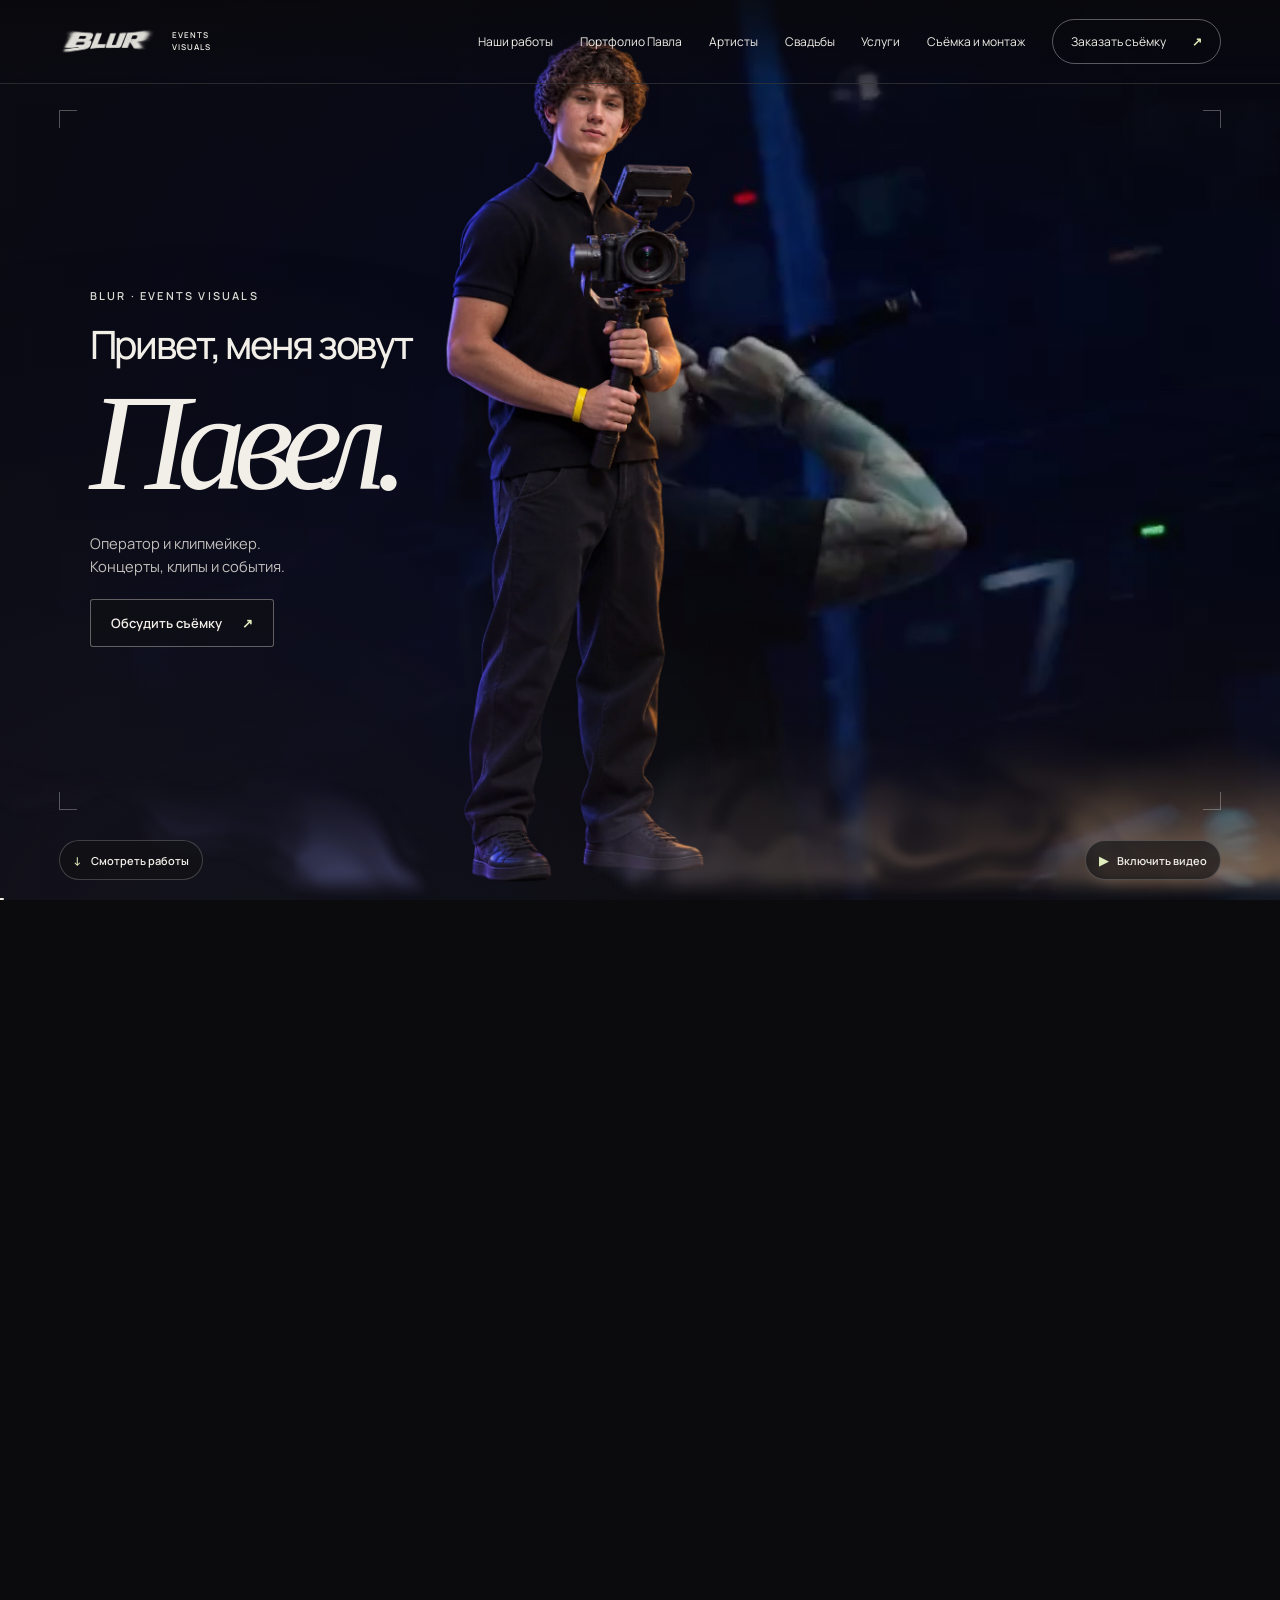
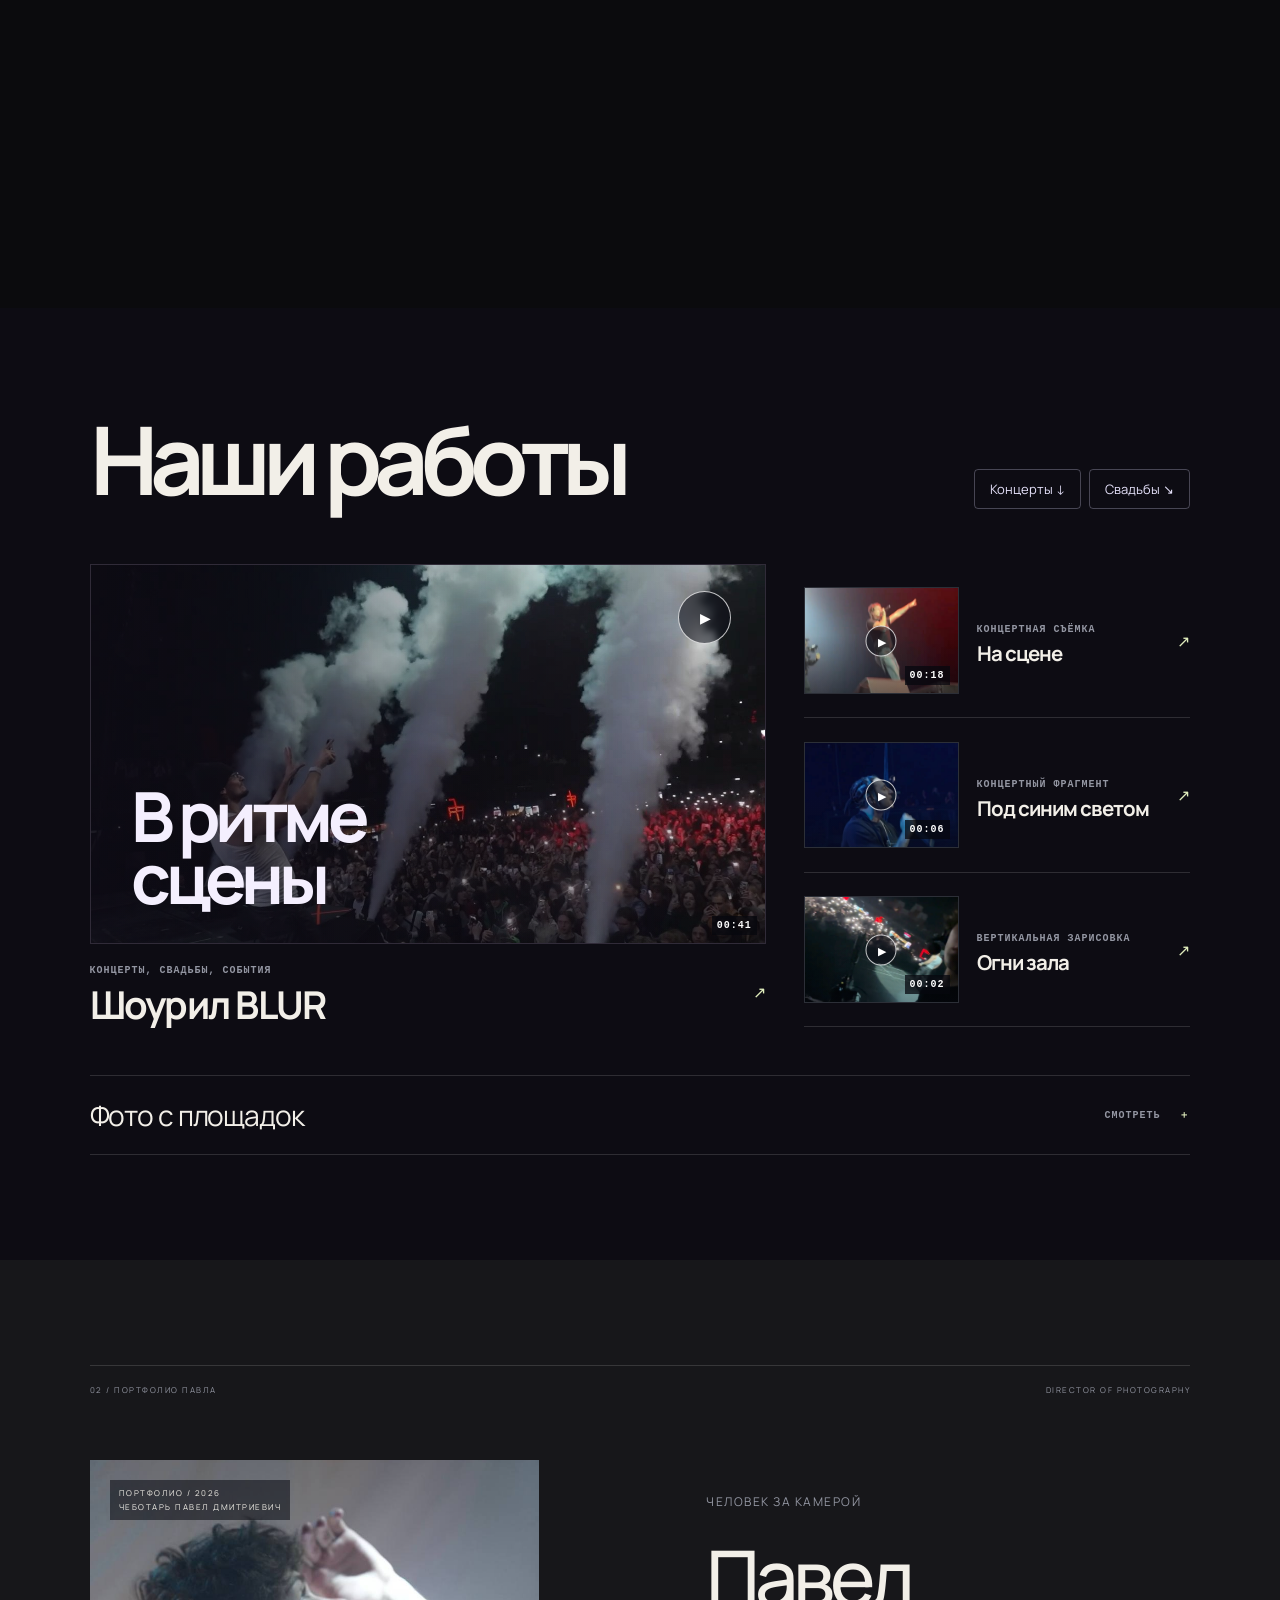
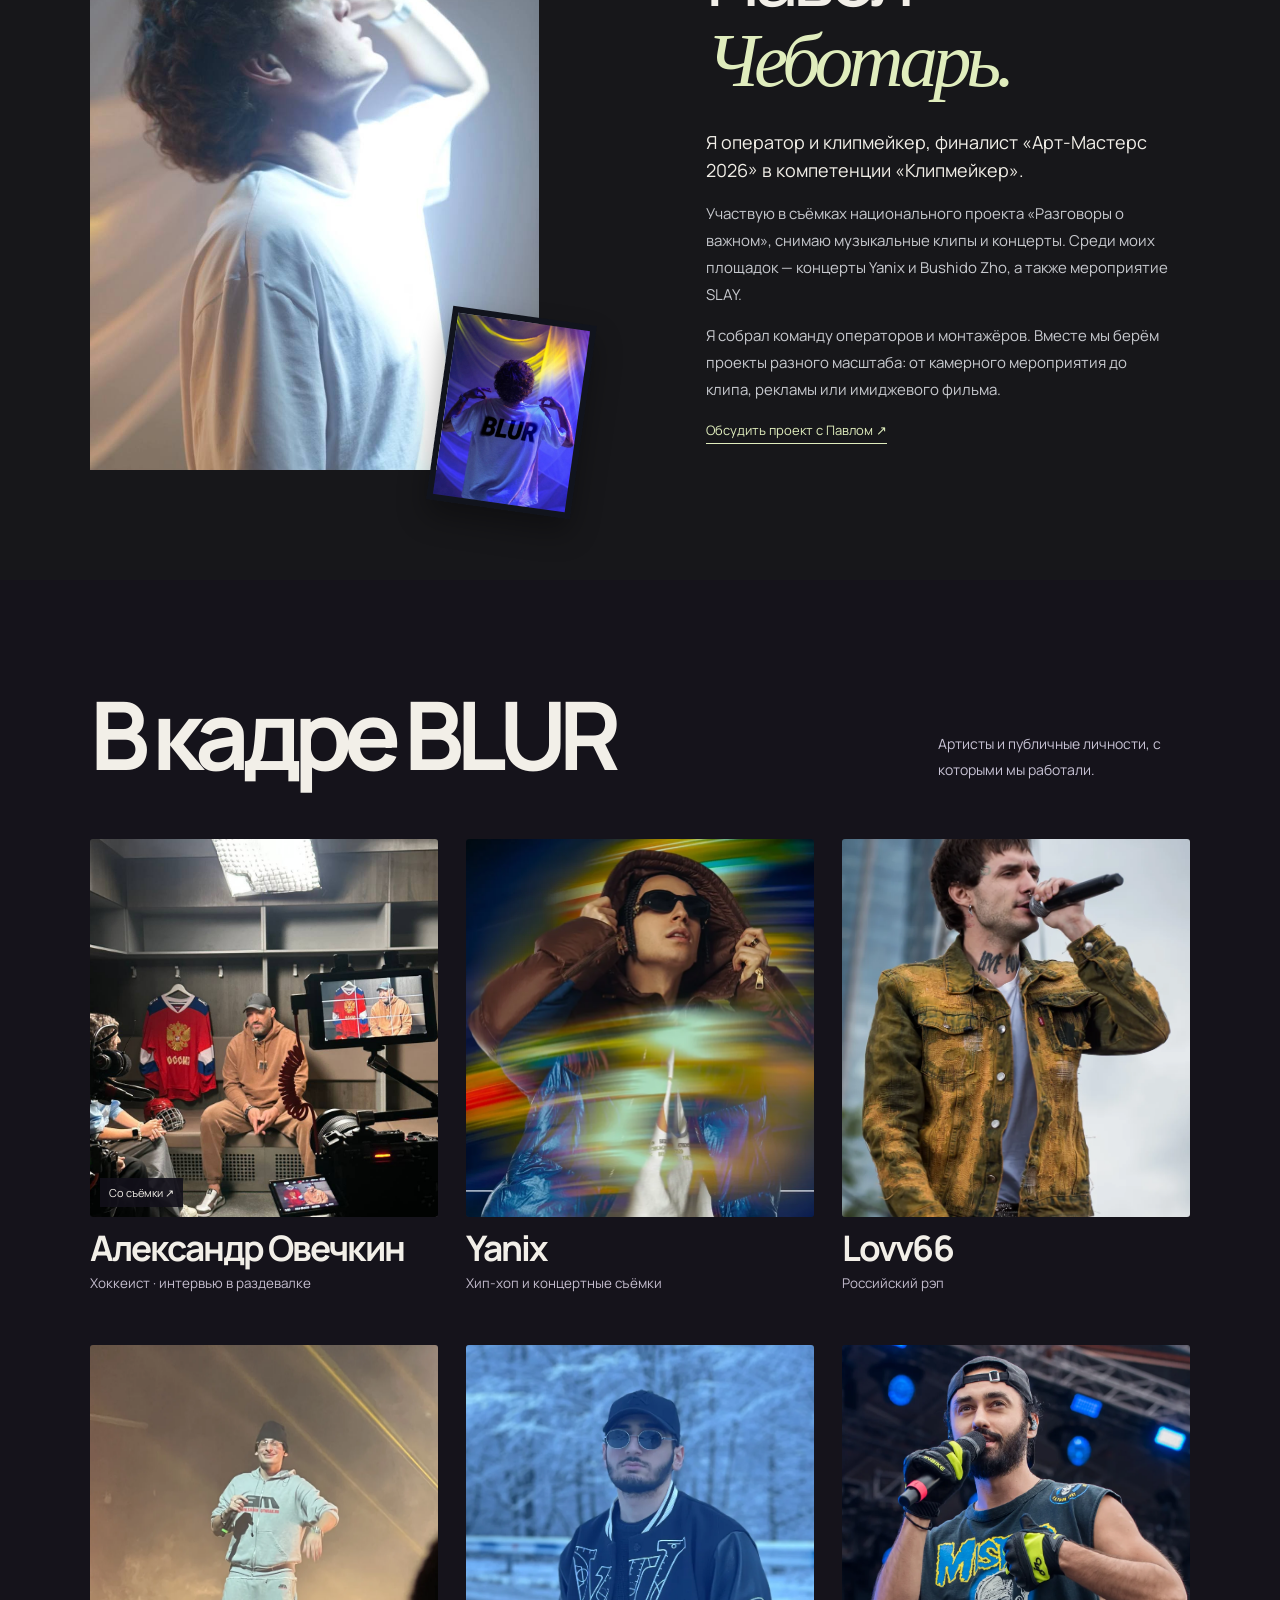
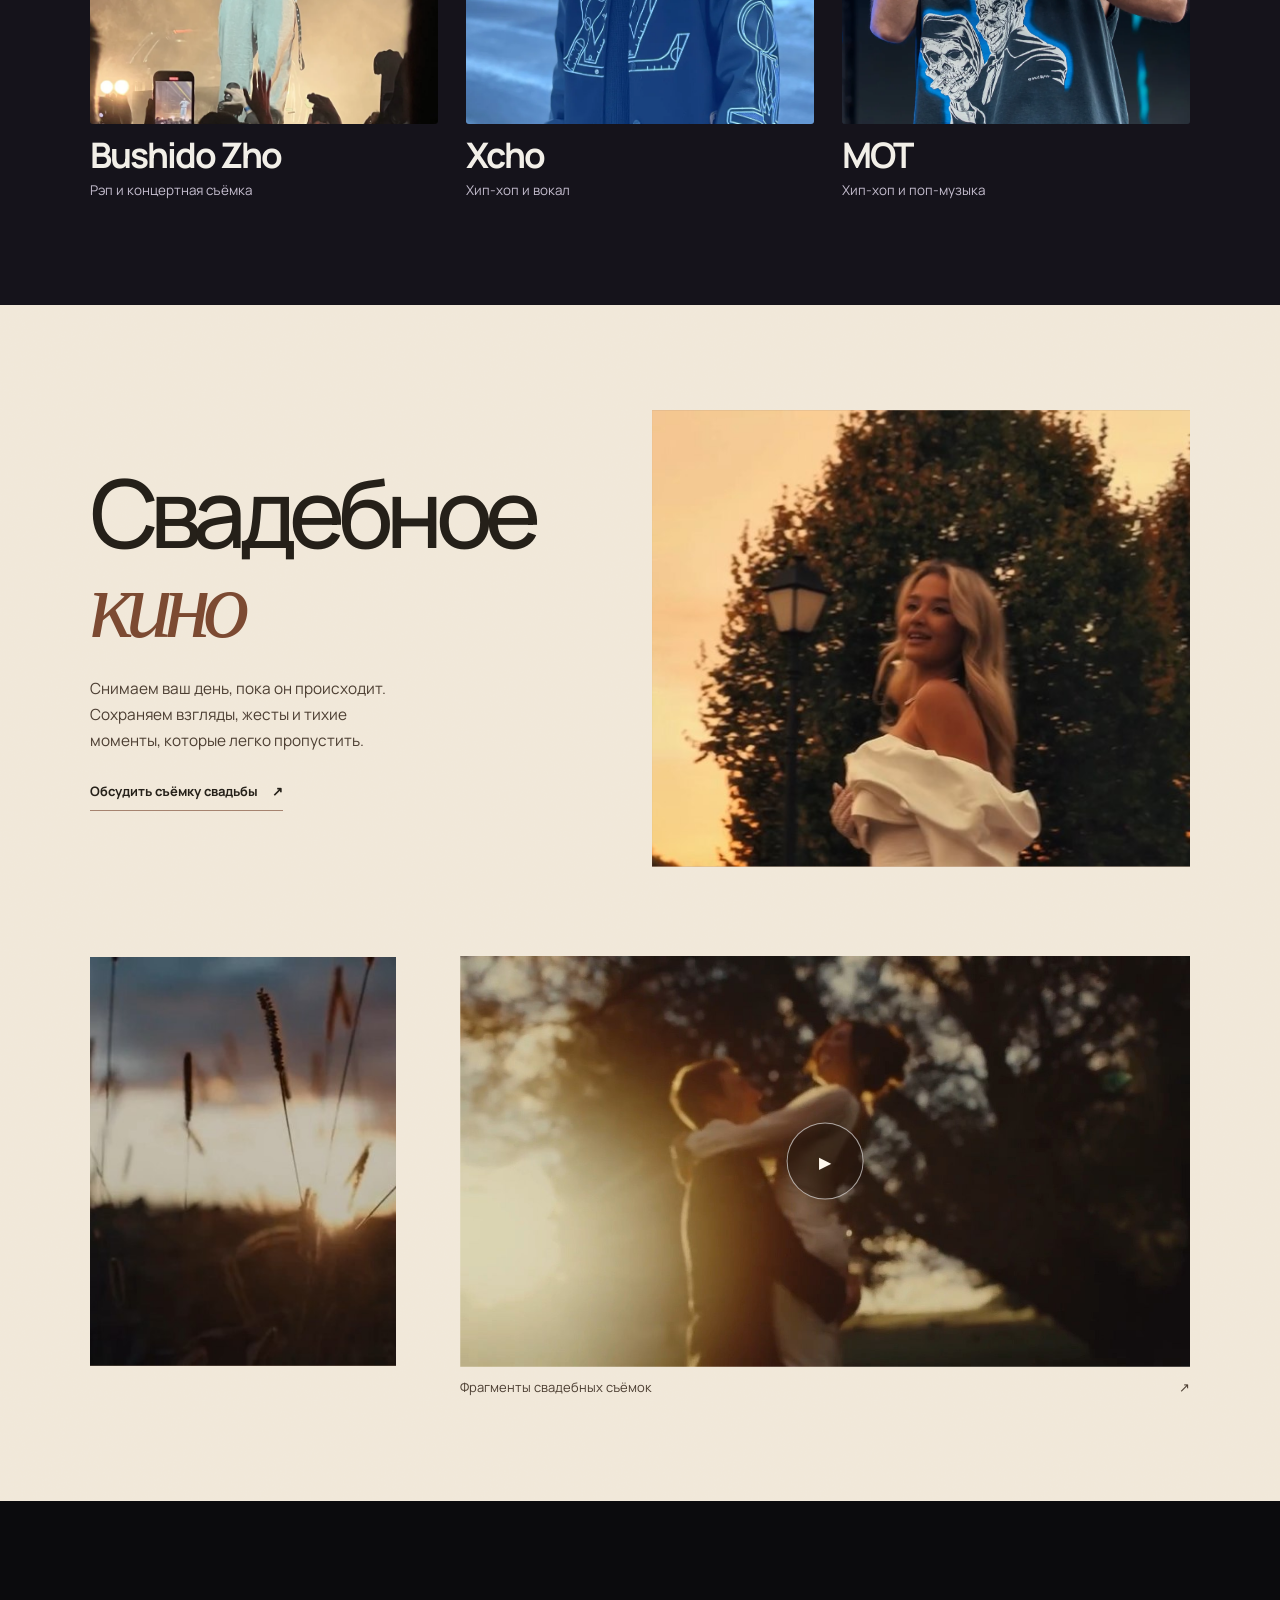
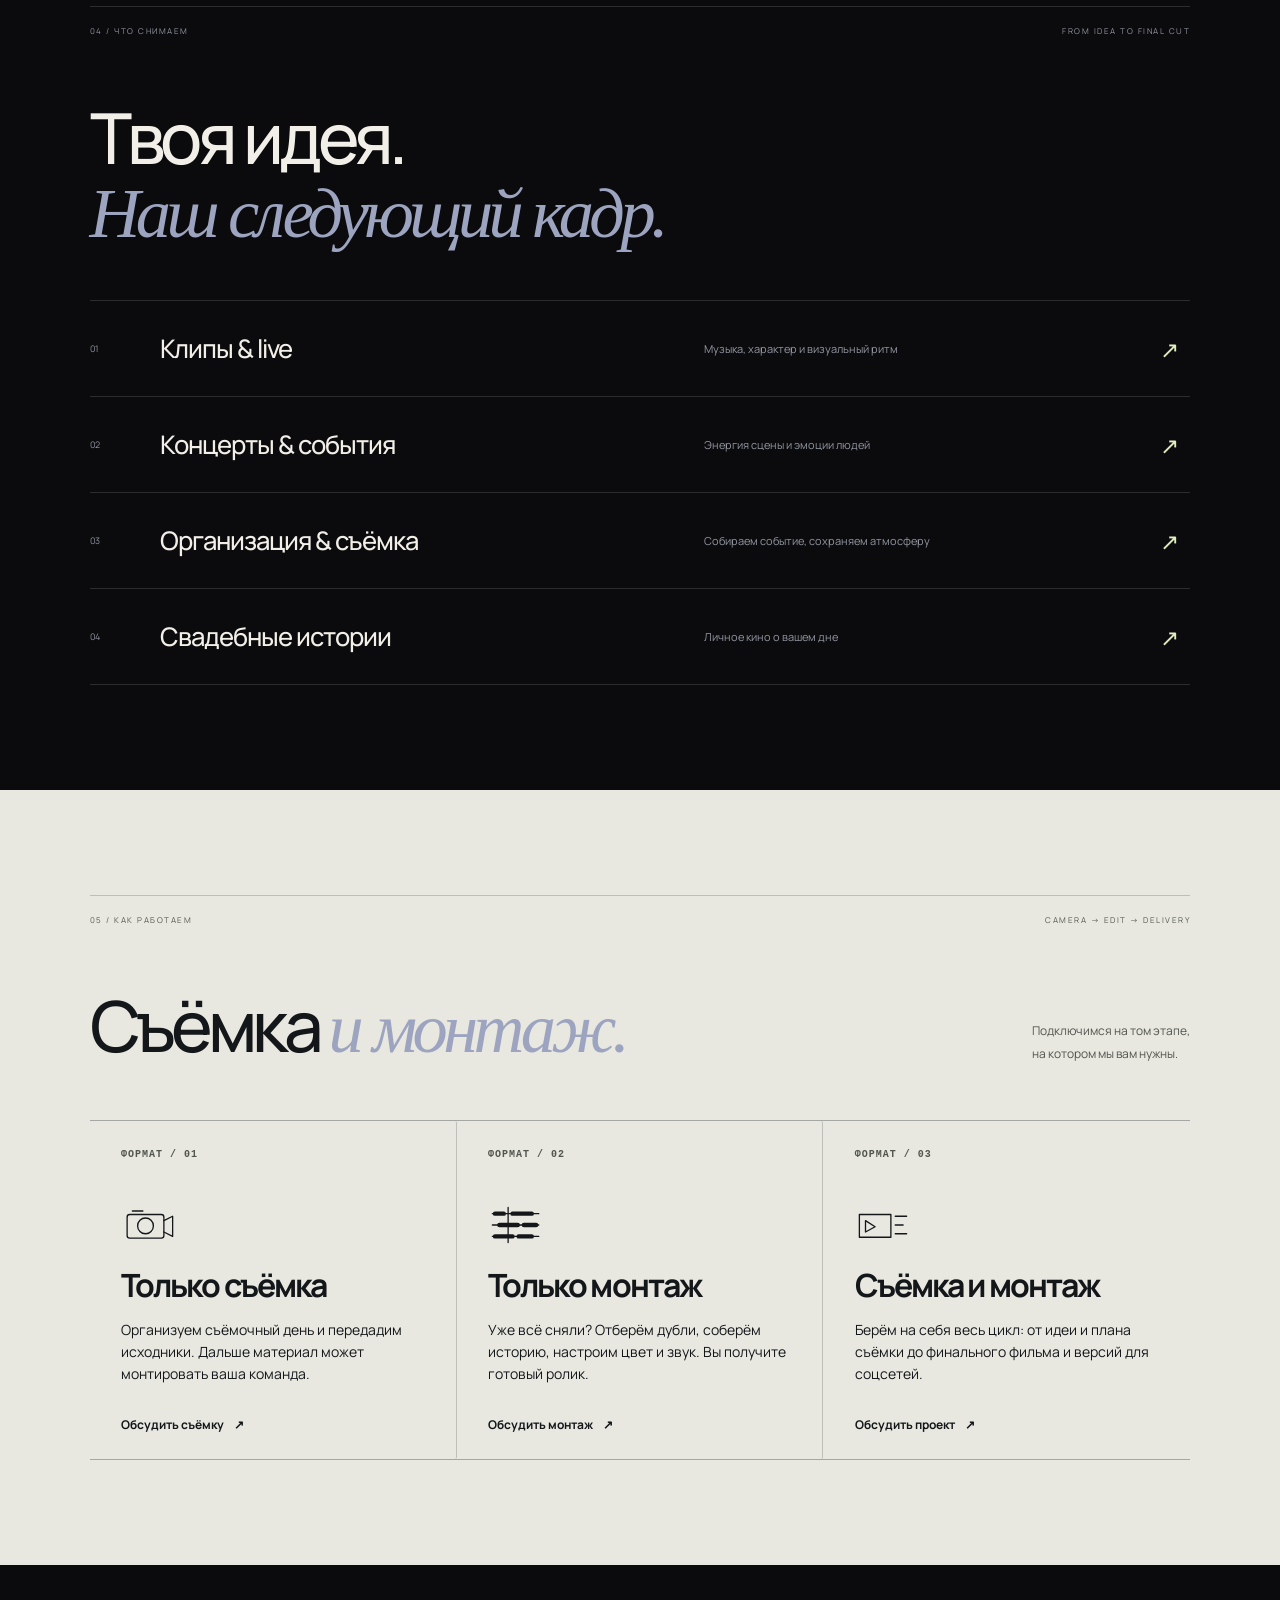
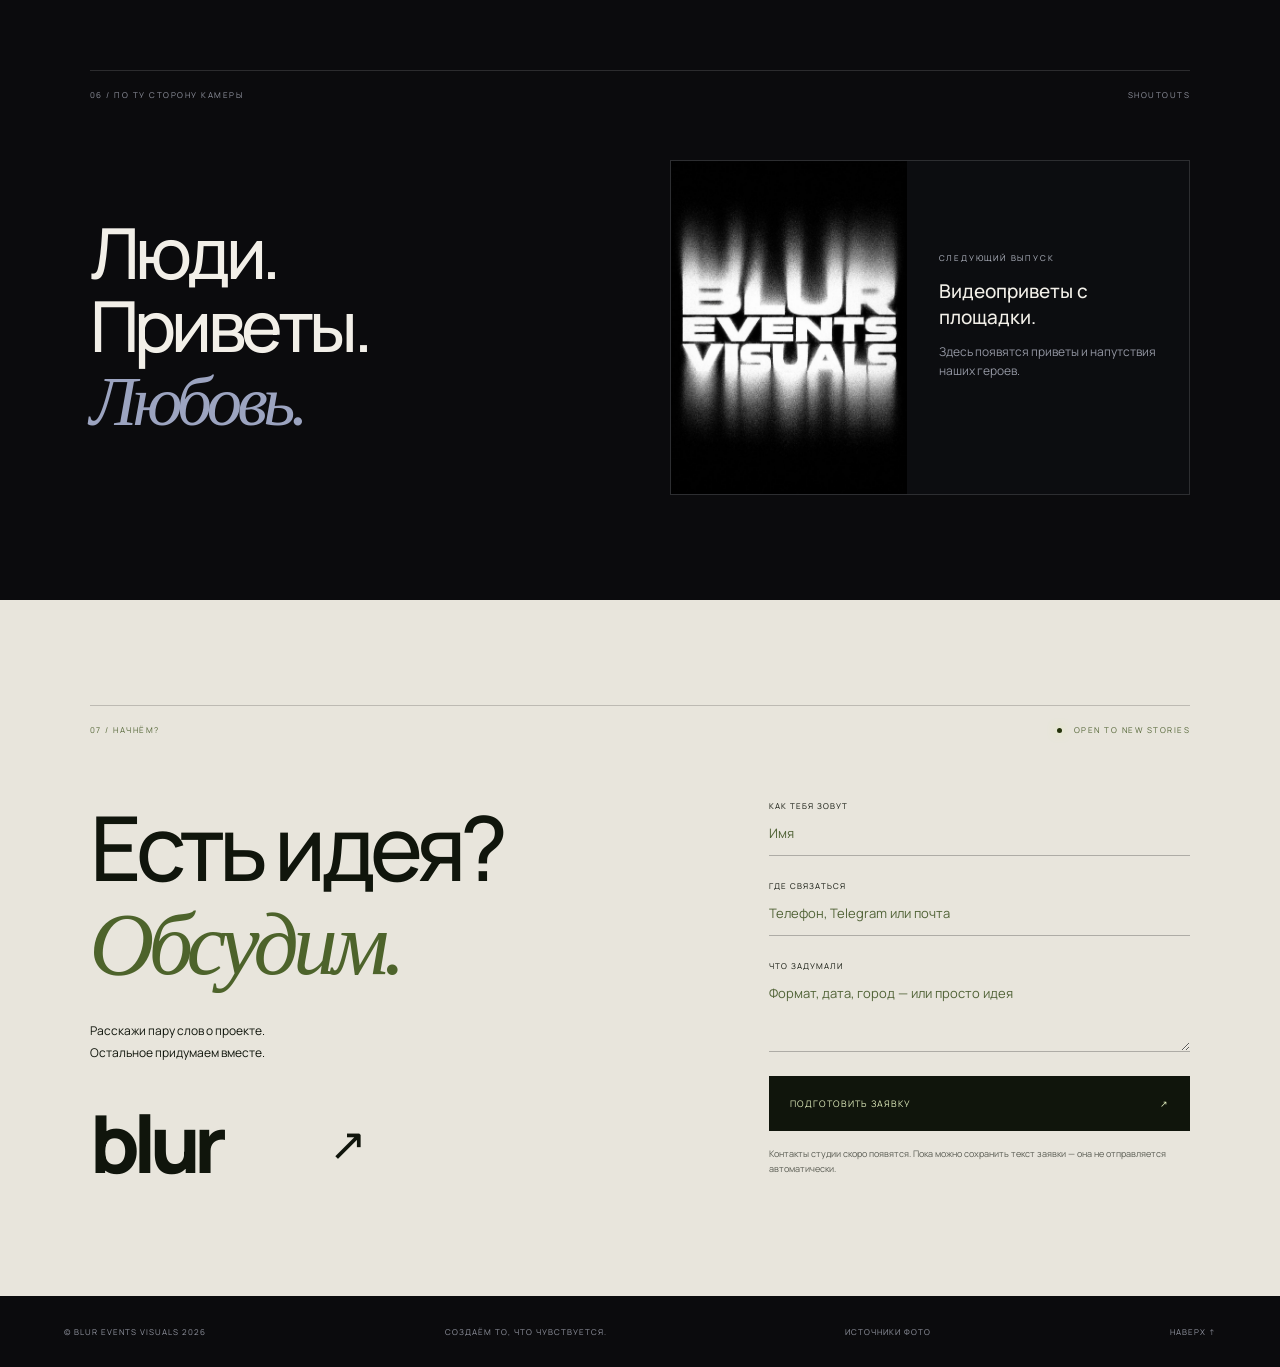
==== index.html @ 98af1314 "Облегчённая версия сайта BLUR для Craftum Co-Authored-By: Claude Opus 5.5 <noreply@anthropic.com> Cl" ====
<!doctype html>
<html lang="ru"><head><meta charset="utf-8"><meta name="viewport" content="width=device-width,initial-scale=1"><meta name="theme-color" content="#090b12"><meta name="description" content="BLUR Events Visuals. Паша — оператор и клипмейкер. Концерты, клипы, события и свадебные фильмы."><title>BLUR — в центре событий</title><link rel="icon" href="data:image/svg+xml,%3Csvg xmlns='http://www.w3.org/2000/svg' viewBox='0 0 80 80'%3E%3Crect width='80' height='80' rx='18' fill='%23090b12'/%3E%3Ctext x='17' y='60' fill='%23c8fd56' font-family='Arial' font-weight='900' font-size='56'%3Eb%3C/text%3E%3C/svg%3E"><link rel="stylesheet" href="site.css"><script defer src="site.js"></script></head>
<body>
<header class="header"><a href="#home" class="logo" aria-label="BLUR — главная"><img class="wordmark" src="assets/editorial/blur-mark.png" alt=""><span>EVENTS<br>VISUALS</span></a><nav id="navigation"><a href="#projects">Наши работы</a><a href="#pasha">Портфолио Павла</a><a href="#artists">Артисты</a><a href="#weddings">Свадьбы</a><a href="#services">Услуги</a><a href="#formats">Съёмка и монтаж</a><a class="nav-cta" href="#contact">Заказать съёмку <b>↗</b></a></nav><button class="menu-button" aria-expanded="false" aria-controls="navigation" aria-label="Открыть меню"><span></span><span></span></button></header>
<main>
<section class="hero-scroll" id="home" aria-labelledby="hero-title">
  <div class="hero-sticky">
    <video id="scene-film" class="hero-film" src="assets/films/blur-background.mp4"
      poster="assets/films/blur-background.jpg" autoplay muted loop playsinline
      disablepictureinpicture disableremoteplayback preload="auto" aria-hidden="true"></video>
    <div class="hero-film-dim" aria-hidden="true"></div><div class="hero-grade" aria-hidden="true"></div>
    <div class="hero-optics" aria-hidden="true">
      <div class="iris-surround"></div>
      <img class="actor-cutout" src="assets/pasha-cinematic.webp" width="887" height="1774" alt="Павел с камерой" fetchpriority="high" decoding="async">
    </div>
    <canvas class="stage-smoke" width="1" height="1" aria-hidden="true"></canvas>
    <div class="hero-intro">
      <span class="hero-eyebrow">BLUR · EVENTS VISUALS</span><h1 id="hero-title"><span class="hero-greeting">Привет, меня зовут</span> <em class="signal-type" data-signal="Павел.">Павел.</em></h1>
      <p>Оператор и клипмейкер.<br>Концерты, клипы и события.</p>
      <a class="hero-work-link" href="#contact">Обсудить съёмку <span aria-hidden="true">&#8599;&#65038;</span></a>
    </div>
    <div class="hero-footer">
      <a class="skip-intro" href="#projects"><span aria-hidden="true">↓</span> Смотреть работы</a>
      <button id="motion-toggle" type="button"><span aria-hidden="true">Ⅱ</span> Пауза</button>
    </div>
    <div class="lens-splice" aria-hidden="true"></div>
    <div class="hero-viewfinder" aria-hidden="true"><i></i><i></i><i></i><i></i></div><div class="lens-focus" aria-hidden="true"></div><div class="hero-timeline" aria-hidden="true"><span></span></div>
  </div>
</section>
<section class="section works" id="projects"><div class="section-heading live-heading" data-live-cut>
    <h2 class="signal-type" data-signal="Наши работы">Наши работы</h2>
    <div class="chapter-links"><a href="#live-films">Концерты ↓</a><a href="#weddings">Свадьбы ↘</a></div>
  </div><div class="film-grid live-grid" id="live-films"><a class="film film-1 live-feature" data-live-cut href="assets/films/blur-showreel.mp4" data-film="Шоурил BLUR" aria-label="Смотреть: Шоурил BLUR, 00:41"><div class="film-image"><img src="assets/films/live-cover.jpg" alt="" loading="lazy">
      <span class="live-frame-title" aria-hidden="true">В ритме<br>сцены</span>
      <span class="film-play" aria-hidden="true">▶</span><time>00:41</time></div><div class="film-caption"><div><small>Концерты, свадьбы, события</small><h3>Шоурил BLUR</h3></div><span aria-hidden="true">&#8599;&#65038;</span></div></a><a class="film film-2" href="assets/films/take-02.mp4" data-film="На сцене" aria-label="Смотреть: На сцене, 00:18"><div class="film-image"><img src="assets/films/shot-2.jpg" alt="" loading="lazy"><span class="film-play" aria-hidden="true">▶</span><time>00:18</time></div><div class="film-caption"><div><small>Концертная съёмка</small><h3>На сцене</h3></div><span aria-hidden="true">&#8599;&#65038;</span></div></a><a class="film film-3" href="assets/films/take-04.mp4" data-film="Под синим светом" aria-label="Смотреть: Под синим светом, 00:06"><div class="film-image"><img src="assets/films/shot-4.jpg" alt="" loading="lazy"><span class="film-play" aria-hidden="true">▶</span><time>00:06</time></div><div class="film-caption"><div><small>Концертный фрагмент</small><h3>Под синим светом</h3></div><span aria-hidden="true">&#8599;&#65038;</span></div></a><a class="film film-4" href="assets/films/take-01.mp4" data-film="Огни зала" aria-label="Смотреть: Огни зала, 00:02"><div class="film-image"><img src="assets/films/shot-1.jpg" alt="" loading="lazy"><span class="film-play" aria-hidden="true">▶</span><time>00:02</time></div><div class="film-caption"><div><small>Вертикальная зарисовка</small><h3>Огни зала</h3></div><span aria-hidden="true">&#8599;&#65038;</span></div></a></div><details class="photo-archive"><summary><span>Фото с площадок</span><small>СМОТРЕТЬ <b>＋</b></small></summary><div class="project-grid photo-grid"><button class="project project-wide reveal" data-gallery="film-set" aria-label="Открыть фотографии съёмки клипа"><div class="project-media"><img src="assets/film-set.jpg" alt="Паша с камерой на площадке музыкального клипа" loading="lazy"><span class="project-open">↗</span><span class="media-label">01 / MUSIC VIDEO</span></div><div class="project-caption"><h3>Между светом и музыкой</h3><span>КЛИПЫ · BACKSTAGE</span></div></button><button class="project project-offset reveal" data-gallery="live-stage" aria-label="Открыть фотографии концертных съёмок"><div class="project-media tall"><img src="assets/live-stage.jpg" alt="Мультикамерная съёмка концерта" loading="lazy"><span class="project-open">↗</span><span class="media-label">02 / LIVE</span></div><div class="project-caption"><h3>По ту сторону сцены</h3><span>КОНЦЕРТЫ · LIVE</span></div></button><button class="project project-offset reveal" data-gallery="live-screen" aria-label="Открыть фотографии из-за кулис"><div class="project-media"><img src="assets/editorial/stage-feed.jpg" alt="Павел на большом экране сцены" loading="lazy"><span class="project-open">↗</span><span class="media-label">04 / ON SET</span></div><div class="project-caption"><h3>За кулисами</h3><span>СОБЫТИЯ · ЛЮДИ</span></div></button></div></details></section>
<section class="about section" id="pasha"><div class="section-top"><span>02 / ПОРТФОЛИО ПАВЛА</span><span>DIRECTOR OF PHOTOGRAPHY</span></div><div class="about-grid"><div class="portrait"><img src="assets/pasha-portrait.jpg" alt="Павел в свете софита" loading="lazy"><span>ПОРТФОЛИО / 2026<br>ЧЕБОТАРЬ ПАВЕЛ ДМИТРИЕВИЧ</span><img class="portrait-stamp" src="assets/blur-shirt.jpg" alt="Павел на площадке BLUR" loading="lazy"></div><div class="about-copy"><p class="eyebrow">ЧЕЛОВЕК ЗА КАМЕРОЙ</p><h2>Павел<br><em>Чеботарь.</em></h2><p class="about-lead">Я оператор и клипмейкер, финалист «Арт-Мастерс 2026» в компетенции «Клипмейкер».</p><p>Участвую в съёмках национального проекта «Разговоры о важном», снимаю музыкальные клипы и концерты. Среди моих площадок — концерты Yanix и Bushido Zho, а также мероприятие SLAY.</p><p>Я собрал команду операторов и монтажёров. Вместе мы берём проекты разного масштаба: от камерного мероприятия до клипа, рекламы или имиджевого фильма.</p><a class="folio-link" href="#contact">Обсудить проект с Павлом ↗</a></div></div></section>
<section class="section artists cast" id="artists">
  <div class="section-heading" data-live-cut>
    <h2 class="signal-type" data-signal="В кадре BLUR">В кадре BLUR</h2>
    <p>Артисты и публичные личности, с которыми мы работали.</p>
  </div>
  <div class="cast-grid">
    <article class="cast-card cast-ovechkin">
      <a class="cast-photo" href="assets/editorial/hockey-a.jpg" data-gallery="hockey"
        aria-label="Открыть фотографии со съёмки Александра Овечкина">
        <img src="assets/editorial/hockey-a.jpg" alt="Александр Овечкин на съёмке в раздевалке" loading="lazy" decoding="async">
        <span class="cast-gallery">Со съёмки ↗</span>
      </a>
      <h3>Александр Овечкин</h3>
      <p>Хоккеист · интервью в раздевалке</p>
    </article>
    <article class="cast-card cast-yanix">
      <div class="cast-photo"><img src="assets/portraits/yanix.webp" alt="Портрет Yanix" loading="lazy" decoding="async"></div>
      <h3>Yanix</h3>
      <p>Хип-хоп и концертные съёмки</p>
    </article>
    <article class="cast-card cast-lovv66">
      <div class="cast-photo"><img src="assets/portraits/lovv66.webp" alt="Портрет Lovv66" loading="lazy" decoding="async"></div>
      <h3>Lovv66</h3>
      <p>Российский рэп</p>
    </article>
    <article class="cast-card cast-bushido">
      <div class="cast-photo"><img src="assets/portraits/bushido.webp" alt="Портрет Bushido Zho" loading="lazy" decoding="async"></div>
      <h3>Bushido Zho</h3>
      <p>Рэп и концертная съёмка</p>
    </article>
    <article class="cast-card cast-xcho">
      <div class="cast-photo"><img src="assets/portraits/xcho.webp" alt="Портрет Xcho" loading="lazy" decoding="async"></div>
      <h3>Xcho</h3>
      <p>Хип-хоп и вокал</p>
    </article>
    <article class="cast-card cast-mot">
      <div class="cast-photo"><img src="assets/portraits/mot.webp" alt="Портрет МОТ" loading="lazy" decoding="async"></div>
      <h3>МОТ</h3>
      <p>Хип-хоп и поп-музыка</p>
    </article>
  </div>
</section>
<section class="section weddings" id="weddings">
  <div class="wedding-heading">
    <div class="wedding-copy" data-wedding-reveal>
      <h2>Свадебное <em>кино</em></h2>
      <p>Снимаем ваш день, пока он происходит. Сохраняем взгляды, жесты и тихие моменты, которые легко пропустить.</p>
      <a class="wedding-cta" href="#contact" data-service="Свадебная съёмка">Обсудить съёмку свадьбы <span aria-hidden="true">&#8599;&#65038;</span></a>
    </div>
    <figure class="wedding-still" data-wedding-reveal>
      <img src="assets/weddings/bride.jpg" alt="Невеста оборачивается в свете заката" loading="lazy" decoding="async">
    </figure>
  </div>
  <div class="wedding-story">
    <figure class="wedding-detail" data-wedding-reveal>
      <img src="assets/weddings/sunset.jpg" alt="Колосья на фоне вечернего неба" loading="lazy" decoding="async">
    </figure>
    <a class="wedding-film" href="assets/weddings/wedding-cut.mp4" data-film="Фрагменты свадебных съёмок BLUR"
    aria-label="Смотреть фрагменты свадебных съёмок">
    <div class="wedding-frame" data-wedding-reveal>
      <img src="assets/weddings/dance.jpg" alt="" loading="lazy" decoding="async">
      <span class="wedding-play" aria-hidden="true">▶</span>
    </div>
    <span class="wedding-caption">Фрагменты свадебных съёмок <span aria-hidden="true">&#8599;&#65038;</span></span>
    </a>
  </div>
</section>
<section class="services section" id="services"><div class="section-top"><span>04 / ЧТО СНИМАЕМ</span><span>FROM IDEA TO FINAL CUT</span></div><h2 class="reveal">Твоя идея.<br><em>Наш следующий кадр.</em></h2><div class="service-list"><a href="#contact" data-service="Клип или live-видео"><span>01</span><h3>Клипы & live</h3><p>Музыка, характер и визуальный ритм</p><b>↗</b></a><a href="#contact" data-service="Концерт или мероприятие"><span>02</span><h3>Концерты & события</h3><p>Энергия сцены и эмоции людей</p><b>↗</b></a><a href="#contact" data-service="Организация и съёмка"><span>03</span><h3>Организация & съёмка</h3><p>Собираем событие, сохраняем атмосферу</p><b>↗</b></a><a href="#contact" data-service="Свадебная съёмка"><span>04</span><h3>Свадебные истории</h3><p>Личное кино о вашем дне</p><b>↗</b></a></div></section>
<section class="section formats" id="formats"><div class="section-top"><span>05 / КАК РАБОТАЕМ</span><span>CAMERA → EDIT → DELIVERY</span></div><div class="section-heading"><h2>Съёмка <em>и монтаж.</em></h2><p>Подключимся на том этапе,<br>на котором мы вам нужны.</p></div><div class="format-grid"><a class="format-card camera" href="#contact" data-service="Только съёмка"><small>ФОРМАТ / 01</small><svg aria-hidden="true" viewBox="0 0 64 50"><rect x="7" y="13" width="42" height="27" rx="3"/><circle cx="28" cy="26" r="9"/><path d="m49 20 10-5v23l-10-5M13 9h12"/></svg><h3>Только съёмка</h3><p>Организуем съёмочный день и передадим исходники. Дальше материал может монтировать ваша команда.</p><strong>Обсудить съёмку <span>↗</span></strong></a><a class="format-card edit" href="#contact" data-service="Только монтаж"><small>ФОРМАТ / 02</small><svg aria-hidden="true" viewBox="0 0 64 50"><path d="M5 12h53M5 25h53M5 38h53M23 5v40"/><path stroke-width="5" d="M8 12h10m10 0h22M13 25h21m7 0h14M8 38h20m7 0h15"/></svg><h3>Только монтаж</h3><p>Уже всё сняли? Отберём дубли, соберём историю, настроим цвет и звук. Вы получите готовый ролик.</p><strong>Обсудить монтаж <span>↗</span></strong></a><a class="format-card full" href="#contact" data-service="Съёмка и монтаж"><small>ФОРМАТ / 03</small><svg aria-hidden="true" viewBox="0 0 64 50"><path d="M5 13h36v26H5zM12 20l11 7-11 6zM46 15h13M46 25h9M46 35h13"/></svg><h3>Съёмка и монтаж</h3><p>Берём на себя весь цикл: от идеи и плана съёмки до финального фильма и версий для соцсетей.</p><strong>Обсудить проект <span>↗</span></strong></a></div></section>
<section class="voices section" id="voices"><div class="section-top"><span>06 / ПО ТУ СТОРОНУ КАМЕРЫ</span><span>SHOUTOUTS</span></div><div class="voices-grid"><h2>Люди.<br>Приветы.<br><em>Любовь.</em></h2><div class="voices-placeholder"><img class="voices-print" src="assets/editorial/blur-print.jpg" alt="" loading="lazy"><div><span class="micro">СЛЕДУЮЩИЙ ВЫПУСК</span><h3>Видео­приветы с площадки.</h3><p>Здесь появятся приветы и напутствия наших героев.</p></div></div></div></section>
<section class="contact section" id="contact"><div class="section-top"><span>07 / НАЧНЁМ?</span><span><i class="live-dot"></i> OPEN TO NEW STORIES</span></div><div class="contact-grid"><div><h2>Есть идея?<br><em>Обсудим.</em></h2><p>Расскажи пару слов о проекте.<br>Остальное придумаем вместе.</p><a href="#home" class="contact-brand">blur<span>↗</span></a></div><form id="brief-form"><label>КАК ТЕБЯ ЗОВУТ<input name="name" required autocomplete="name" placeholder="Имя"></label><label>ГДЕ СВЯЗАТЬСЯ<input name="contact" required placeholder="Телефон, Telegram или почта"></label><label>ЧТО ЗАДУМАЛИ<textarea name="message" rows="3" placeholder="Формат, дата, город — или просто идея"></textarea></label><button class="submit-button" type="submit">ПОДГОТОВИТЬ ЗАЯВКУ <span>↗</span></button><p class="form-note">Контакты студии скоро появятся. Пока можно сохранить текст заявки — она не отправляется автоматически.</p><p id="form-status" role="status"></p></form></div></section>
</main><footer><span>© BLUR EVENTS VISUALS 2026</span><span>СОЗДАЁМ ТО, ЧТО ЧУВСТВУЕТСЯ.</span><a href="sources.html">ИСТОЧНИКИ ФОТО</a><a href="#home">НАВЕРХ ↑</a></footer>
<dialog id="screening" aria-labelledby="screening-title"><div class="screening-bar"><small>BLUR / КИНОЗАЛ</small><button type="button" aria-label="Закрыть видео">Закрыть ×</button></div><video controls playsinline preload="none"></video><h3 id="screening-title"></h3></dialog>
<dialog id="gallery" aria-label="Фотографии с площадки"><button class="gallery-close" aria-label="Закрыть галерею">×</button><img alt=""><div class="gallery-footer"><button class="gallery-prev" aria-label="Предыдущее фото">←</button><span id="gallery-count"></span><button class="gallery-next" aria-label="Следующее фото">→</button></div></dialog>
</body></html>
---- site.css ----
/* styles.css */
@import url("https://fonts.googleapis.com/css2?family=Manrope:wght@400;500;600;700;800&display=swap");
:root{--bg:#090b12;--text:#eeeee9;--muted:#9396a2;--lime:#c8fd56;--line:#ffffff23}*{box-sizing:border-box}html{scroll-behavior:smooth;scroll-padding-top:90px}body{margin:0;background:var(--bg);color:var(--text);font-family:Manrope,Arial,sans-serif}a{color:inherit;text-decoration:none}button,input,textarea{font:inherit}button{color:inherit}button,a,input,textarea{-webkit-tap-highlight-color:transparent}button:focus-visible,a:focus-visible{outline:2px solid var(--lime);outline-offset:6px}button{cursor:pointer}h1,h2,h3,p{margin:0}em{font-family:Georgia,serif;font-weight:400}::selection{background:var(--lime);color:#090b12}.header{height:91px;padding:0 4.5%;position:absolute;z-index:20;top:0;left:0;width:100%;display:flex;align-items:center;justify-content:space-between;border-bottom:1px solid var(--line)}.logo{font-weight:800;font-size:43px;letter-spacing:-4px;display:flex;align-items:center;gap:17px}.logo span{letter-spacing:1px;font-size:8px;line-height:1.5;font-weight:600}.header nav{display:flex;align-items:center;gap:36px;font-size:11px}.nav-cta{border:1px solid #ffffff50;padding:13px 18px;border-radius:30px}.nav-cta b{margin-left:24px;color:var(--lime)}.menu-button{display:none}.live-dot{display:inline-block;width:5px;height:5px;border-radius:100%;background:var(--lime);margin-right:8px;box-shadow:0 0 10px #c8fd5688}.micro{font-size:8px;letter-spacing:1.8px;line-height:1.8;color:#b7bbc7}h1{font-size:clamp(36px,4.5vw,69px);letter-spacing:-3px;line-height:1.05;margin:20px 0}h1 em{color:var(--lime)}.section{padding:105px 7%}.section-top{display:flex;justify-content:space-between;border-top:1px solid var(--line);padding-top:18px;font-size:8px;letter-spacing:1.5px;color:var(--muted)}.section-heading{display:flex;justify-content:space-between;align-items:end;gap:30px;margin:64px 0 55px}h2{font-size:clamp(40px,5.5vw,84px);line-height:1.04;font-weight:500;letter-spacing:-.065em}h2 em{color:#9ca4c0}.section-heading>p{font-size:12px;line-height:1.9;color:var(--muted)}.project-grid{display:grid;grid-template-columns:1.15fr .85fr;gap:70px 36px}.project{border:0;background:none;text-align:left;padding:0;min-width:0}.project-offset{margin-top:100px}.project-media{height:350px;position:relative;overflow:hidden;background:#171b27}.project-media.tall{height:430px}.project-media img{width:100%;height:100%;object-fit:cover;transition:transform .8s,filter .5s}.project:hover img{transform:scale(1.045);filter:saturate(1.15)}.project-open{position:absolute;right:20px;top:20px;background:#ecf0ef22;backdrop-filter:blur(10px);border:1px solid #ffffff50;width:42px;height:42px;border-radius:50%;display:grid;place-items:center;font-size:20px}.media-label{position:absolute;bottom:18px;left:18px;font-size:8px;letter-spacing:1px;background:#0c1119aa;padding:8px}.project-caption{padding-top:18px;display:flex;justify-content:space-between;gap:15px;align-items:center}.project-caption h3{font-size:16px;letter-spacing:-.6px;font-weight:500}.project-caption>span{font-size:7px;color:var(--muted);letter-spacing:1px}.about{background:#11141d}.about-grid{display:grid;grid-template-columns:1fr 1fr;gap:12%;margin-top:65px;align-items:center}.portrait{position:relative;margin-right:35px}.portrait>img:first-child{width:100%;height:610px;object-fit:cover}.portrait>span{position:absolute;left:20px;top:20px;letter-spacing:1.5px;font-size:8px;line-height:1.7}.portrait-stamp{position:absolute;width:145px;height:195px;object-fit:cover;bottom:-35px;right:-45px;transform:rotate(8deg);border:6px solid #11141d;box-shadow:0 15px 30px #0005}.eyebrow{font-size:8px;color:var(--lime);letter-spacing:1.5px;margin-bottom:24px}.about-copy h2{font-size:clamp(50px,6vw,90px)}.about-copy .about-lead{font-size:18px;line-height:1.6;color:var(--text);margin:27px 0 15px}.about-copy>p{font-size:12px;line-height:1.8;color:var(--muted)}.credentials{padding:0;margin:35px 0 0;list-style:none}.credentials li{display:flex;gap:25px;padding:16px 0;border-top:1px solid var(--line)}.credentials li>span{color:var(--lime);font-size:9px}.credentials li>div{font-size:14px}.credentials small{display:block;font-size:10px;color:var(--muted);line-height:1.7;margin-top:6px}.services>h2{margin:65px 0 50px}.service-list a{display:grid;grid-template-columns:50px 1.2fr 1fr 30px;gap:20px;align-items:center;border-top:1px solid var(--line);padding:30px 0;transition:padding .3s,color .3s}.service-list a:last-child{border-bottom:1px solid var(--line)}.service-list a:hover{color:var(--lime);padding-left:12px}.service-list a>span{font-size:9px;color:var(--muted)}.service-list h3{font-size:clamp(18px,2vw,28px);font-weight:500;letter-spacing:-1px}.service-list p{font-size:11px;color:var(--muted)}.service-list b{color:var(--lime);font-weight:400;font-size:23px}.photo-break{height:600px;position:relative;overflow:hidden}.photo-break img{width:100%;height:100%;object-fit:cover;object-position:center 55%;filter:brightness(.6)}.photo-break>div{position:absolute;inset:0;display:flex;flex-direction:column;align-items:center;justify-content:center;text-align:center}.photo-break p{font-size:9px;letter-spacing:3px;margin-bottom:25px}.photo-break h2{font-size:clamp(55px,8vw,120px)}.photo-break em{color:var(--text)}.voices-grid{display:grid;grid-template-columns:1fr 1fr;margin-top:60px;align-items:center;gap:60px}.voices-placeholder{border:1px solid var(--line);padding:40px;background:radial-gradient(ellipse at top right,#27376144,transparent 70%)}.star{font-size:60px;color:var(--lime)}.voices-placeholder h3{font-size:19px;font-weight:500;margin:25px 0 14px}.voices-placeholder p{font-size:12px;line-height:1.8;color:var(--muted);margin-bottom:30px}.contact{background:var(--lime);color:#10150c}.contact .section-top{color:#536536;border-color:#1113}.contact .live-dot{background:#24320b}.contact-grid{display:grid;grid-template-columns:1.1fr .9fr;gap:15%;margin-top:65px}.contact h2{font-size:clamp(60px,7vw,105px)}.contact h2 em{color:#4d632b}.contact-grid>div>p{font-size:12px;line-height:1.8;margin-top:30px}.contact-brand{display:flex;align-items:center;justify-content:space-between;font-size:80px;font-weight:800;letter-spacing:-7px;max-width:270px;margin-top:40px}.contact-brand span{font-weight:400;font-size:45px}.contact label{display:block;font-size:8px;letter-spacing:1px;margin-bottom:24px}.contact input,.contact textarea{width:100%;display:block;background:none;border:0;border-bottom:1px solid #1114;border-radius:0;padding:13px 0;color:#10150c;outline:none;font-size:13px;resize:vertical}.contact input:focus,.contact textarea:focus{border-bottom-color:#111}.contact input::placeholder,.contact textarea::placeholder{color:#516337}.submit-button{border:0;background:#10150c;color:var(--lime);width:100%;display:flex;justify-content:space-between;padding:21px;font-size:9px;letter-spacing:1px}.form-note{font-size:9px;line-height:1.7;opacity:.65;margin-top:15px}#form-status{font-size:12px;margin-top:15px;line-height:1.6}footer{padding:30px 5%;display:flex;justify-content:space-between;gap:20px;font-size:8px;letter-spacing:1px;color:var(--muted)}dialog{border:1px solid var(--line);padding:45px 20px 10px;background:#090b12;color:white;max-width:94vw;max-height:95svh;width:1050px}dialog::backdrop{background:#040711ee;backdrop-filter:blur(8px)}dialog>img{display:block;width:100%;height:72svh;object-fit:contain}.gallery-close{position:absolute;right:14px;top:3px;background:none;border:0;font-size:32px}.gallery-footer{display:flex;justify-content:space-between;align-items:center;font-size:10px;letter-spacing:2px}.gallery-footer button{background:none;border:0;padding:15px;font-size:25px}.js .reveal{opacity:0;transform:translateY(25px);transition:opacity .8s,transform .8s}.js .reveal.visible{opacity:1;transform:none}
@media(min-width:1600px){.section{padding-left:max(7%,calc((100% - 1400px)/2));padding-right:max(7%,calc((100% - 1400px)/2))}}
@media(max-width:900px){.project-grid{gap:40px 22px}.project-media{height:280px}.project-media.tall{height:330px}.project-caption{flex-direction:column;align-items:start;gap:8px}.about-grid{gap:8%}.portrait>img:first-child{height:550px}.portrait-stamp{width:110px;height:150px;right:-25px}.service-list a{grid-template-columns:35px 1fr 30px}.service-list p{display:none}.contact-grid{gap:8%}.voices-grid{gap:30px}}
@media(max-width:600px){.header{height:75px;padding:0 6%}.logo{font-size:36px}.menu-button{display:flex;flex-direction:column;gap:6px;background:none;border:0;padding:10px}.menu-button span{width:24px;height:1px;background:white}.header nav{display:none;position:absolute;left:0;right:0;top:75px;background:#0b0e18f5;padding:25px;flex-direction:column;gap:25px;align-items:stretch}.header nav.open{display:flex}.section{padding:65px 6%}.section-top{font-size:7px;letter-spacing:.7px}.section-heading{flex-direction:column;align-items:start;margin:43px 0 35px;gap:24px}h2{font-size:42px}.section-heading>p{font-size:11px}.project-grid{grid-template-columns:1fr;gap:33px}.project-offset{margin:0}.project-media,.project-media.tall{height:310px}.project-caption{flex-direction:row;align-items:center;gap:8px}.project-caption h3{font-size:14px}.project-caption>span{font-size:6px}.about-grid{grid-template-columns:1fr;margin-top:40px;gap:70px}.portrait{margin-right:30px}.portrait>img:first-child{height:450px}.portrait-stamp{right:-25px;width:125px;height:175px}.about-copy h2{font-size:66px}.about-copy .about-lead{font-size:17px}.services>h2{margin-top:43px}.service-list a{padding:25px 0;gap:12px;grid-template-columns:20px 1fr 22px}.service-list h3{font-size:18px;letter-spacing:-.6px}.photo-break{height:470px}.photo-break h2{font-size:65px}.voices-grid{grid-template-columns:1fr;margin-top:43px}.voices-placeholder{padding:28px}.voices-placeholder h3{font-size:17px}.contact-grid{grid-template-columns:1fr;margin-top:45px;gap:35px}.contact-brand{display:none}.contact-grid>div>p{margin-top:20px}.contact h2{font-size:67px}footer{font-size:7px;flex-wrap:wrap;line-height:1.7}footer>span:nth-child(2){display:none}dialog>img{height:65svh}}
@media(prefers-reduced-motion:reduce){html{scroll-behavior:auto}.reveal,.js .reveal{opacity:1;transform:none;transition:none}.project-media img{transition:none}}

/* archive.css */
/* BLUR · film archive, cast and production formats */
.wordmark{display:block;width:96px;height:auto}.header nav{gap:clamp(13px,2vw,35px)}.works h2 em,.artists h2 em,.about-copy h2 em{color:var(--lime)}
.film-grid{display:grid;grid-template-columns:minmax(0,1.75fr) minmax(260px,1fr);gap:0 clamp(18px,3vw,50px);align-items:stretch}.film{min-width:0;display:flex;align-items:center;gap:18px;border-bottom:1px solid var(--line);padding:12px 0}.film-1{grid-row:span 3;display:flex;flex-direction:column;align-items:stretch;justify-content:center;border:0;padding:0;gap:12px}.film-image{position:relative;overflow:hidden;isolation:isolate;flex:0 0 40%;aspect-ratio:1.45;background:#161922}.film-1 .film-image{aspect-ratio:16/9;flex:1 0 auto}.film-image img{position:absolute;inset:0;width:100%;height:100%;object-fit:cover;transition:transform .65s}.film:hover img{transform:scale(1.035)}.film-image:after{content:"";position:absolute;inset:0;z-index:0;background:linear-gradient(0deg,#080c1770,transparent 55%)}.film-index,.film-image time,.film-play{position:absolute;z-index:1}.film-index,.film-image time,.hockey-photo span{font:600 10px/1.3 ui-monospace,monospace;letter-spacing:.1em}.film-index{top:14px;left:14px;background:#0709108c;padding:5px 8px}.film:not(.film-1) .film-index{display:none}.film-image time{bottom:8px;right:8px;padding:3px 5px;background:#06080ebd;color:white}.film-play{left:50%;top:50%;transform:translate(-50%,-50%);width:31px;height:31px;border-radius:50%;display:grid;place-items:center;background:#10121a8c;border:1px solid #ffffffbd;color:white;font-size:11px;padding-left:2px}.film-1 .film-play{width:68px;height:68px;font-size:20px;backdrop-filter:blur(3px)}.film:hover .film-play{background:var(--lime);color:#10120a;border-color:var(--lime)}.film-caption{width:100%;display:flex;justify-content:space-between;align-items:center;gap:9px}.film-caption small,.hockey-caption small,.credit small,.format-card small,.photo-archive small,.screening-bar small{font:600 10px/1.5 ui-monospace,monospace;text-transform:uppercase;letter-spacing:.1em;color:var(--muted)}.film-caption h3{font-size:clamp(17px,1.6vw,25px);letter-spacing:-.045em;line-height:1.15;margin-top:5px}.film-1 h3{font-size:clamp(25px,3vw,43px)}.film-caption>span{color:var(--lime)}.photo-archive{margin:48px 0 0;border-block:1px solid var(--line)}.photo-archive summary{cursor:pointer;list-style:none;display:flex;align-items:center;justify-content:space-between;gap:15px;padding:20px 0;font-size:clamp(20px,2.2vw,34px);letter-spacing:-.04em}.photo-archive summary::-webkit-details-marker{display:none}.photo-archive summary:focus-visible{outline:2px solid var(--lime)}.photo-archive small b{color:var(--lime);margin-left:12px}.photo-archive[open] small b{display:inline-block;transform:rotate(45deg)}.photo-archive .project-grid{padding-bottom:28px}.photo-archive .reveal{opacity:1;transform:none}.about-copy .bio-name{font-weight:600;letter-spacing:.04em;margin-top:16px}.about-copy>p:not(.eyebrow):not(.bio-name){max-width:52ch}.about-copy>p+.folio-link,.about-copy>p+p{margin-top:14px}.about-copy>p:not([class]){font-size:15px;color:#c7c9ce}.folio-link,.artist-outro a{display:inline-block;color:var(--lime);border-bottom:1px solid currentColor;padding:4px 0;font-size:13px}
.artists{background:#14161b}.hockey-feature{display:grid;grid-template-columns:1.1fr 1fr;background:#e7e6df;color:#171a1e}.hockey-photo{position:relative;display:block;min-height:350px;overflow:hidden}.hockey-photo img{position:absolute;width:100%;height:100%;object-fit:cover;object-position:50% 54%;transition:transform .6s}.hockey-photo:hover img{transform:scale(1.035)}.hockey-photo span{position:absolute;bottom:18px;left:18px;color:white;background:#181a21c9;padding:9px 12px}.hockey-caption{padding:clamp(24px,4vw,75px);display:flex;flex-direction:column;justify-content:center;align-items:start}.hockey-caption small{color:#4d524c}.hockey-caption h3{margin:32px 0 20px;font-size:clamp(38px,4.7vw,78px);line-height:.98;letter-spacing:-.06em;font-weight:600}.hockey-caption p{max-width:39ch;line-height:1.65;font-size:15px}.credits{margin-top:22px}.credit{display:grid;grid-template-columns:65px 1fr 1fr 94px;align-items:center;gap:14px;padding:28px 0;border-bottom:1px solid var(--line)}.credit h3{font-size:clamp(30px,4vw,62px);letter-spacing:-.07em;line-height:1}.credit p{max-width:32ch;font-size:14px;color:#c5c6cd;line-height:1.55}.credit span{justify-self:end;white-space:nowrap;padding:5px 9px;letter-spacing:.06em;border:1px solid #ffffff43;border-radius:20px;font:10px ui-monospace,monospace}.artist-outro{margin:28px 0 0;color:#bcbfc7;font-size:14px;line-height:1.6}.artist-outro a{margin-left:8px}
.formats{background:#e8e7e0;color:#14171a}.formats .section-top{color:#55594e;border-color:#171a2033}.formats .section-heading p{color:#53554e}.format-grid{display:grid;grid-template-columns:repeat(3,minmax(0,1fr));border-block:1px solid #22252b55}.format-card{display:flex;flex-direction:column;align-items:start;padding:26px clamp(14px,2.45vw,37px);border-right:1px solid #22252b33;transition:background .25s}.format-card:last-child{border:0}.format-card:hover,.format-card:focus-visible{background:#d6e6b5}.format-card small{color:#51554d}.format-card svg{width:56px;height:46px;fill:none;stroke:currentColor;stroke-linecap:round;stroke-linejoin:round;stroke-width:1.5;margin:40px 0 20px}.format-card h3{font-size:clamp(23px,2.5vw,42px);letter-spacing:-.06em;line-height:1.1}.format-card p{font-size:14px;line-height:1.6;max-width:34ch;margin:15px 0 30px}.format-card strong{margin-top:auto;font-size:12px}.format-card strong span{margin-left:8px}.screening-bar{display:flex;justify-content:space-between;align-items:center;gap:14px;margin-bottom:12px}.screening-bar button{border:1px solid var(--line);border-radius:22px;background:transparent;padding:8px 14px;font-size:13px}.screening-bar small{color:var(--lime)}#screening{width:min(960px,94vw);padding:16px;overflow:auto}#screening video{display:block;max-height:70svh;width:100%;background:#030406}#screening h3{margin:12px 0 2px;font-size:18px}.contact-brand{line-height:1}.contact-brand img{width:min(230px,65%);mix-blend-mode:multiply}
@media(max-width:900px){.header nav{gap:14px}.film-grid{grid-template-columns:1.4fr 1fr}.film{gap:10px}.film-caption>span{display:none}.credit{grid-template-columns:46px 1fr 1fr}.credit span{display:none}}
@media(max-width:700px){.film-grid{grid-template-columns:1fr}.film-1{grid-row:auto;padding-bottom:16px}.film:not(.film-1){min-height:96px}.film:not(.film-1) .film-image{max-width:158px;aspect-ratio:1.85}.hockey-feature{grid-template-columns:1fr}.hockey-photo{min-height:0;aspect-ratio:1.25}.hockey-caption{padding:24px}.hockey-caption h3{margin:19px 0 14px}.hockey-caption p{font-size:14px}.credit{grid-template-columns:36px 1fr;gap:6px 9px;padding:19px 0}.credit h3{font-size:35px}.credit p{grid-column:2}.artist-outro a{margin:4px 0 0;display:table}.format-grid{grid-template-columns:1fr}.format-card{display:grid;grid-template-columns:1fr auto;gap:10px 18px;padding:22px 4px;border-right:0;border-bottom:1px solid #22252b33}.format-card h3,.format-card small{grid-column:1}.format-card svg{grid-column:2;grid-row:1/3;margin:0;width:46px}.format-card p,.format-card strong{grid-column:1/-1;max-width:44ch;margin:0}.photo-archive{margin-top:28px}.wordmark{width:82px}}
@media(prefers-reduced-motion:reduce){.film-image img,.hockey-photo img,.format-card{transition:none}}
.voices-placeholder{padding:0;display:grid;grid-template-columns:1fr 1.2fr;background:#0c0d10;align-items:center;gap:0;overflow:hidden}.voices-print{width:100%;height:100%;min-height:160px;object-fit:cover}.voices-placeholder>div{padding:clamp(16px,2.5vw,40px)}.voices-placeholder h3{margin:12px 0}.voices-placeholder p{line-height:1.6}.portrait>span{background:#080a128c;padding:6px 9px}.credit:nth-child(3) h3{font-style:italic}.credit:nth-child(4) h3{font-family:Georgia,serif;font-weight:400;font-style:italic}

/* hero.css */
:root {
  --bg: #0b0b0d;
  --text: #f2efe8;
  --lime: #e0edbd;
}

.header {
  --edge: clamp(22px, 4.6vw, 90px);
  height: 84px;
  padding-inline: var(--edge);
  background: linear-gradient(#09090cb8, #09090c00);
  border-color: #fff2;
}

.header nav {
  gap: clamp(16px, 2.1vw, 36px);
  font-size: 12px;
}

.nav-cta {
  color: #f2efe8;
  border-color: #fff5;
  transition: background-color .2s, color .2s;
}

.nav-cta:hover {
  background-color: #f2efe8;
  color: #111114;
}

.nav-cta:hover b {
  color: inherit;
}

.hero-scroll {
  height: 212svh;
}

.hero-sticky {
  --edge: clamp(22px, 4.6vw, 90px);
  position: sticky;
  top: 0;
  height: 100svh;
  isolation: isolate;
  overflow: hidden;
  background: #111116;
}

.hero-film, .hero-grade, .hero-optics, .iris-surround {
  position: absolute;
  inset: 0;
  width: 100%;
  height: 100%;
  pointer-events: none;
}

.hero-film {
  display: block;
  object-fit: cover;
  object-position: 52% center;
}

.hero-film-dim {
  display: none;
  position: absolute;
  inset: 0;
  background: #08090d59;
  pointer-events: none;
}

.hero-grade {
  background:
    linear-gradient(90deg, #0c0b10de 0%, #0c0b107a 38%, #0c0b1022 67%, #0c0b103d 100%),
    linear-gradient(180deg, #0b0b0d7d 0%, transparent 28%, transparent 64%, #0b0b0dbc 100%);
}

.hero-optics.iris-open {
  --iris-mask: radial-gradient(circle at var(--focus-x) var(--focus-y),
    transparent 0,
    transparent max(0px, calc(var(--iris-radius) - var(--iris-feather))),
    black var(--iris-radius));
  -webkit-mask-image: var(--iris-mask);
  mask-image: var(--iris-mask);
}

/* The cutout is the original, photo-real Pavel figure used in the first hero. */
.actor-cutout {
  display: block;
  position: absolute;
  width: auto;
  height: 94%;
  max-width: none;
  left: 50%;
  top: 4%;
  object-fit: contain;
  transform: translateX(-62.6%) translateY(var(--hero-shift, 0px)) scale(var(--hero-zoom, 1));
  transform-origin: 62.6% 26.9%;
  will-change: transform;
  pointer-events: none;
}

.iris-surround {
  background: #09090d;
  opacity: 0;
}

.hero-intro {
  position: absolute;
  left: max(var(--edge), 7%);
  top: 32%;
  z-index: 1;
  width: min(51%, 690px);
}

.hero-intro h1 {
  margin: 0;
  font-size: clamp(27px, 3.05vw, 53px);
  font-weight: 500;
  line-height: 1.1;
  letter-spacing: -.055em;
  text-wrap: balance;
}

.hero-intro h1 em {
  display: block;
  margin-top: .08em;
  color: var(--text);
  font-size: clamp(72px, 10.8vw, 170px);
  line-height: .95;
  letter-spacing: -.09em;
}

.hero-intro p {
  margin: 24px 0 21px;
  color: #f2efe8c9;
  font-size: clamp(13px, 1.15vw, 17px);
  line-height: 1.55;
}

.hero-work-link {
  display: inline-flex;
  align-items: center;
  gap: 20px;
  min-height: 40px;
  padding: 2px 0;
  border-bottom: 1px solid #fff7;
  font-size: 13px;
  font-weight: 600;
}

.hero-work-link span {
  color: var(--lime);
  transition: transform .25s;
}

.hero-work-link:hover span {
  transform: translate(3px, -3px);
}

.hero-footer {
  position: absolute;
  bottom: max(20px, env(safe-area-inset-bottom));
  left: var(--edge);
  right: var(--edge);
  display: flex;
  justify-content: space-between;
  z-index: 2;
}

.hero-footer a, .hero-footer button {
  display: inline-flex;
  align-items: center;
  gap: 9px;
  min-height: 40px;
  padding: 0 13px;
  border: 1px solid #fff3;
  border-radius: 24px;
  background: #111114a8;
  color: #f2efe8;
  white-space: nowrap;
  font-size: 11px;
  font-weight: 600;
}

.hero-footer span {
  color: var(--lime);
  font-size: 12px;
}

.hero-timeline {
  position: absolute;
  inset: auto 0 0;
  z-index: 2;
  height: 2px;
}

.hero-timeline span {
  display: block;
  width: 100%;
  height: 100%;
  background: #eeeade;
  transform: scaleX(0);
  transform-origin: left;
}

.hero-scroll.is-static {
  height: 100svh;
}


.works {
  background: #0b0b0d;
}

.about {
  background: #17171a;
}

.contact {
  background: #e8e5dc;
}

@media (max-width: 1000px) {
  .header { height: 70px; }
  .menu-button {
    display: grid;
    gap: 6px;
    padding: 13px 8px;
    border: 0;
    background: none;
  }
  .menu-button span { width: 23px; height: 1px; background: currentColor; }
  .header nav {
    display: none;
    position: absolute;
    top: 100%;
    inset-inline: 0;
    padding: 22px var(--edge) 30px;
    background: #111114;
    flex-direction: column;
    align-items: stretch;
    gap: 0;
  }
  .header nav.open { display: flex; }
  .header nav a:not(.nav-cta) { padding: 12px 0; border-bottom: 1px solid #fff2; }
  .header nav .nav-cta { align-self: start; margin-top: 18px; }
}

@media (max-width: 640px) and (orientation: portrait) {
  .hero-scroll { height: 204svh; }
  .actor-cutout { height: 75%; top: 14%; left: 52%; }
  .hero-grade {
    background:
      linear-gradient(180deg, #0b0b11b5, #0b0b1166 23%, transparent 58%, #0b0b0d99),
      linear-gradient(90deg, #0b0b1199, #0b0b1108 80%);
  }
  .hero-intro { top: clamp(89px, 16.7%, 180px); left: var(--edge); width: 88%; }
  .hero-intro h1 { font-size: clamp(23px, 6.5vw, 37px); }
  .hero-intro h1 em { font-size: clamp(57px, 16vw, 98px); }
  .hero-intro p { margin: 14px 0 9px; }
  .hero-footer { bottom: max(12px, env(safe-area-inset-bottom)); }
}

@media (max-height: 585px) and (orientation: landscape) {
  .header { height: 60px; }
  .hero-intro { top: max(77px, 24%); }
  .hero-intro h1 em { font-size: clamp(50px, 15svh, 80px); }
  .hero-intro p { margin: 10px 0 3px; }
  .hero-footer { bottom: 8px; }
}

@media (prefers-reduced-motion: reduce) {
  .hero-scroll { height: 100svh; }
  .hero-work-link span { transition: none; }
}

/* editions.css */
/* Fast cuts for live work and a slower rhythm for the wedding chapter. */
.works {
  --signal: #ccc9ff;
  position: relative;
  padding-top: clamp(54px, 8vw, 126px);
  background: #0d0c13;
}

.works .section-heading, .cast .section-heading {
  margin-top: 0;
}

.live-heading h2, .cast h2 {
  font-weight: 700;
  font-size: clamp(46px, 7.4vw, 112px);
  letter-spacing: -.085em;
}

.chapter-links {
  display: flex;
  flex-wrap: wrap;
  gap: 8px;
}

.chapter-links a {
  padding: 10px 15px;
  border: 1px solid #e0ddff46;
  border-radius: 4px;
  color: #e5e1fa;
  font-size: 13px;
  transition: background-color .2s, color .2s;
}

.chapter-links a:hover {
  background: #ddd9fb;
  color: #151020;
}

.live-feature .film-image {
  overflow: hidden;
  background: #1a1523;
}

.live-feature .film-image::after {
  background: linear-gradient(90deg, #0e0b16bb, transparent 88%), linear-gradient(0deg, #0c091366, transparent 56%);
}

.live-frame-title {
  position: absolute;
  z-index: 1;
  left: 6%;
  bottom: 9%;
  color: #f4effe;
  font-size: clamp(30px, 5.4vw, 82px);
  font-weight: 700;
  line-height: .9;
  letter-spacing: -.08em;
  text-wrap: nowrap;
}

.live-feature .film-play {
  left: auto;
  right: 5%;
  top: 7%;
  transform: none;
  width: 53px;
  height: 53px;
  font-size: 14px;
}

.live-feature .film-image::before, .cast-photo::after {
  position: absolute;
  z-index: 2;
  inset: 0;
  content: '';
  opacity: 0;
  pointer-events: none;
  background: linear-gradient(90deg, #ef55a240 0 14%, transparent 14% 48%, #9680f474 48% 66%, transparent 66% 82%, #95dcf962 82%);
  clip-path: polygon(0 17%,100% 17%,100% 25%,0 25%,0 43%,100% 43%,100% 47%,0 47%,0 70%,100% 70%,100% 78%,0 78%);
  mix-blend-mode: screen;
}

.live-feature.cut-in .film-image::before,
.live-feature:hover .film-image::before,
.cast-card:hover .cast-photo::after {
  animation: scan-slice 460ms ease-out both;
}

.photo-grid {
  display: grid;
  grid-template-columns: repeat(3, minmax(0, 1fr));
  align-items: start;
  gap: clamp(13px, 2vw, 30px);
}

.photo-grid > .project { grid-column: auto; margin: 0; }
.photo-grid .project-media { height: auto; aspect-ratio: 4 / 3; }
.photo-grid .project-caption { display: grid; gap: 6px; }

.cast {
  background: #15131b;
  --signal: #cfcaff;
}

.cast .section-heading p {
  max-width: 28ch;
  color: #c8c3d5;
  font-size: 14px;
}

.cast-grid {
  display: grid;
  grid-template-columns: repeat(3, minmax(0, 1fr));
  gap: clamp(25px, 4vw, 65px) clamp(12px, 2.2vw, 36px);
}

.cast-card { min-width: 0; }

.cast-photo {
  display: block;
  position: relative;
  overflow: hidden;
  isolation: isolate;
  aspect-ratio: 4 / 4.35;
  background: #211f2a;
}

.cast-photo img {
  display: block;
  width: 100%;
  height: 100%;
  object-fit: cover;
  object-position: center var(--portrait-y, 35%);
  transform: scale(1.015);
  transition: transform 680ms cubic-bezier(.2,.75,.23,1);
}

.cast-card:hover img, .cast-photo:focus-visible img { transform: scale(1.06); }
.cast-yanix .cast-photo img { object-position: 52% 35%; }
.cast-xcho .cast-photo img { object-position: center 28%; }
.cast-bushido .cast-photo img { object-position: center 33%; }
.cast-ovechkin .cast-photo img { object-position: center 47%; }

.cast-card h3 {
  margin-top: 12px;
  font-size: clamp(19px, 2.75vw, 43px);
  font-weight: 700;
  letter-spacing: -.055em;
  line-height: 1.08;
  overflow-wrap: anywhere;
}

.cast-card p {
  margin-top: 7px;
  color: #c4bdce;
  font-size: clamp(11px, 1.05vw, 14px);
  line-height: 1.45;
}

.cast-gallery {
  position: absolute;
  z-index: 1;
  bottom: 10px;
  left: 10px;
  padding: 7px 9px;
  background: #12101ae6;
  font-size: 11px;
}

.signal-type { position: relative; }

.signal-type::before, .signal-type::after {
  position: absolute;
  inset: 0;
  content: attr(data-signal) / '';
  opacity: 0;
  color: #c6b8ff;
  pointer-events: none;
}

.signal-type::before { clip-path: inset(20% 0 57%); }
.signal-type::after { clip-path: inset(66% 0 10%); color: #a0cfe4; }

.cut-in .signal-type::before {
  animation: signal-upper 490ms steps(1, end) both;
}
.cut-in .signal-type::after {
  animation: signal-lower 490ms steps(1, end) both;
}

@keyframes signal-upper {
  0%, 100% { opacity: 0; transform: none; }
  16% { opacity: .82; transform: translateX(-.075em); }
  39% { opacity: .45; transform: translate(.035em,-.025em); }
  61% { opacity: .6; transform: translateX(-.035em); }
  84% { opacity: 0; transform: none; }
}
@keyframes signal-lower {
  0%, 100% { opacity: 0; transform: none; }
  13% { opacity: .45; transform: translateX(.055em); }
  37% { opacity: .8; transform: translateX(.08em); }
  62% { opacity: .36; transform: translate(-.03em,.02em); }
  82% { opacity: 0; transform: none; }
}

@keyframes scan-slice {
  0%, 100% { opacity: 0; transform: translateX(0); }
  18% { opacity: .65; transform: translateX(-4%); }
  39% { opacity: .35; transform: translateX(4%); }
  66% { opacity: .18; transform: translateX(-1%); }
}

.weddings {
  --ink: #252019;
  --paper: #f1e8d9;
  background: var(--paper);
  color: var(--ink);
}

.wedding-heading, .wedding-story {
  display: grid;
  align-items: center;
  gap: clamp(23px, 5vw, 86px);
}

.wedding-heading { grid-template-columns: 1fr 1.08fr; }
.wedding-story {
  grid-template-columns: .42fr 1fr;
  align-items: end;
  margin-top: clamp(30px, 7vw, 114px);
}

.weddings h2 {
  font-size: clamp(43px, 7.4vw, 108px);
  line-height: .98;
  letter-spacing: -.08em;
}

.weddings h2 em {
  display: block;
  color: #7c4a32;
  letter-spacing: -.09em;
}

.wedding-copy p {
  max-width: 36ch;
  margin: 24px 0 18px;
  font-size: clamp(14px, 1.2vw, 17px);
  line-height: 1.7;
  color: #4c3e32;
}

.wedding-cta {
  display: inline-flex;
  align-items: center;
  gap: 14px;
  border-bottom: 1px solid #8e624d;
  padding: 10px 0;
  font-size: 13px;
  font-weight: 700;
}

.wedding-still, .wedding-detail, .wedding-frame {
  position: relative;
  overflow: hidden;
  margin: 0;
  background: #b28b6e;
}

.wedding-still { aspect-ratio: 1.18; }
.wedding-detail { aspect-ratio: 3 / 4; margin-bottom: 30px; }
.wedding-frame { aspect-ratio: 16 / 9; background: #6a5240; }

.wedding-still img, .wedding-detail img, .wedding-frame img {
  display: block;
  width: 100%;
  height: 100%;
  object-fit: cover;
  transition: transform 1150ms cubic-bezier(.2,.74,.25,1);
}

.wedding-still img { object-position: 60% center; }
.wedding-detail img { object-position: 58% center; }
.wedding-film:hover img { transform: scale(1.04); }

.wedding-play {
  position: absolute;
  z-index: 1;
  display: grid;
  place-items: center;
  width: clamp(43px, 6vw, 78px);
  aspect-ratio: 1;
  top: 50%;
  left: 50%;
  transform: translate(-50%,-50%);
  border: 1px solid #fff9;
  border-radius: 50%;
  background: #22150d80;
  color: #fff9ee;
}

.wedding-caption {
  display: flex;
  justify-content: space-between;
  gap: 15px;
  padding: 11px 0 0;
  color: #4c3e32;
  font-size: 13px;
}

.weddings a:focus-visible { outline-color: #7c4a32; }

.wedding-reveal-ready {
  transition: clip-path 950ms cubic-bezier(.21,.65,.25,1), transform 920ms cubic-bezier(.21,.65,.25,1);
}
.wedding-reveal-ready:not(.wedding-in) {
  clip-path: inset(3% 0 21%);
  transform: translateY(15px);
}
.wedding-in { clip-path: inset(0); }

@media (max-width: 700px) {
  .live-heading h2, .cast h2 { font-size: clamp(41px, 9.8vw, 69px); }
  .live-feature .film-play { width: 42px; height: 42px; }
  .cast-grid { grid-template-columns: repeat(2, minmax(0, 1fr)); }
  .photo-grid { grid-template-columns: 1fr; }
  .wedding-heading { grid-template-columns: 1fr; }
  .wedding-story { grid-template-columns: .34fr 1fr; gap: 12px; }
  .wedding-still { aspect-ratio: 1.48; }
  .wedding-detail { margin-bottom: 33px; }
  .wedding-caption { font-size: 11px; }
}

@media (prefers-reduced-motion: reduce) {
  .cut-in .signal-type::before, .cut-in .signal-type::after,
  .live-feature.cut-in .film-image::before, .live-feature:hover .film-image::before,
  .cast-card:hover .cast-photo::after { animation: none; }
  .wedding-reveal-ready:not(.wedding-in) { clip-path: none; transform: none; }
  .wedding-reveal-ready, .wedding-film img, .cast-photo img, .chapter-links a { transition: none; }
}

/* finishing.css */
.actor-volume {
  position: absolute;
  inset: 0;
  width: 100%;
  height: 100%;
  display: block;
  pointer-events: none;
}

.stage-smoke {
  position: absolute;
  z-index: 0;
  inset: 0;
  display: block;
  width: 100%;
  height: 100%;
  opacity: calc(1 - var(--clear-stage, 0) * .67);
  pointer-events: none;
  mix-blend-mode: normal;
}

.hero-sticky::after {
  position: absolute;
  z-index: 0;
  inset: 0;
  content: '';
  pointer-events: none;
  background:
    radial-gradient(ellipse at 15% 104%, #7978b46b, transparent 55%),
    radial-gradient(ellipse at 85% 105%, #c785563d, transparent 44%);
  opacity: calc(.55 * (1 - var(--clear-stage, 0)));
}

.hero-sticky.has-live-fog::after { opacity: .18; }

.lens-splice {
  position: absolute;
  z-index: 1;
  inset: 0 -4%;
  opacity: 0;
  pointer-events: none;
  mix-blend-mode: screen;
  clip-path: polygon(0 13%,100% 13%,100% 15%,0 15%,0 52%,100% 52%,100% 55%,0 55%,0 80%,100% 80%,100% 81%,0 81%);
  background: linear-gradient(105deg, #7152ec80, #b9cdf955 34%, #d0715070 77%, #681ec170);
  filter: saturate(1.3);
}

.has-signal {
  --accent-signal: #a4a3e8;
  position: relative;
  isolation: isolate;
}

.has-signal::before {
  position: absolute;
  z-index: 1;
  inset: 0;
  content: '';
  pointer-events: none;
  opacity: 0;
  background:
    linear-gradient(90deg, transparent 2%, var(--accent-signal) 35%, transparent 36% 82%, var(--accent-signal) 82% 96%, transparent 96%)
      0 0 / 100% 2px no-repeat;
}

.has-signal.cut-in::before {
  animation: chapter-splice 530ms steps(2, end) both;
}

@keyframes chapter-splice {
  0%, 100% { opacity: 0; background-position: 0 0; }
  17% { opacity: .6; background-position: 0 15px; }
  40% { opacity: .45; background-position: -9vw 4px; }
  68% { opacity: .18; background-position: 7vw 0; }
}

.about.has-signal { --accent-signal: #9ac5ce; }
.contact.has-signal, .formats.has-signal { --accent-signal: #866c8b; }
.weddings.has-signal { --accent-signal: #ae6f4c; }

.weddings::after {
  position: absolute;
  z-index: -1;
  inset: 0;
  content: '';
  pointer-events: none;
  background-image: url('assets/film-grain.png');
  opacity: .33;
}

.cut-word.signal-type { display: inline-block; }

.artist-outro, .voices-grid, .contact-grid {
  position: relative;
  z-index: 0;
}

.service-list a, .format-card {
  position: relative;
  overflow: hidden;
}

.service-list a::after, .format-card::after {
  position: absolute;
  inset: 0 0 auto;
  height: 2px;
  content: '';
  background: linear-gradient(90deg, transparent, #9489d8 25%, #d7acd0 48%, transparent 71%);
  pointer-events: none;
  opacity: 0;
}

.service-list a:hover::after, .format-card:hover::after {
  animation: chapter-splice 410ms steps(2, end);
}

.wedding-film:hover .wedding-play {
  background: #ebdecae6;
  color: #312116;
}

footer { gap: 12px 24px; }

.sources-page {
  min-height: 100svh;
  width: min(100%, 860px);
  padding: clamp(28px, 7vw, 90px);
  margin-inline: auto;
}

.sources-page h1 { color: inherit; }
.sources-page p, .sources-page li { line-height: 1.65; }
.sources-page li + li { margin-top: 9px; }
.sources-page a { text-decoration: underline; text-underline-offset: 3px; }

@media (prefers-reduced-motion: reduce) {
  .has-signal.cut-in::before, .service-list a:hover::after, .format-card:hover::after {
    animation: none;
  }
  .lens-splice { display: none; }
}

.cut-reveal {
  animation: shot-arrival 680ms cubic-bezier(.2,.75,.28,1) both;
  animation-delay: var(--shot-delay, 0ms);
}

@keyframes shot-arrival {
  from { transform: translateY(17px); clip-path: inset(8% 0 8%); opacity: .54; }
  to { transform: translateY(0); clip-path: inset(0); opacity: 1; }
}

.cast-card, .film { --aim-x: 50%; --aim-y: 50%; }
.cast-photo, .film-image { position: relative; }
.shot-light {
  position: absolute;
  z-index: 2;
  inset: 0;
  pointer-events: none;
  background: radial-gradient(ellipse at var(--aim-x) var(--aim-y), #bcb1ff4f 0%, #addaff10 29%, transparent 60%);
  mix-blend-mode: screen;
  opacity: 0;
  transition: opacity .26s;
}
@media (hover: hover) and (pointer: fine) {
  .cast-card:hover .shot-light, .film:hover .shot-light { opacity: .68; }
}

dialog[open] { animation: screen-open 340ms cubic-bezier(.18,.7,.26,1) both; }
@keyframes screen-open {
  from { opacity: .54; clip-path: inset(7% 0 7%); }
  to { opacity: 1; clip-path: inset(0); }
}

@media (prefers-reduced-motion: reduce) {
  .cut-reveal, dialog[open] { animation: none; }
  .shot-light { display: none; }
}

/* mobile.css */
/* Portrait art direction: readable opening titles, then the camera operator. */
@media (max-width: 700px) and (orientation: portrait) {
  html { scroll-padding-top: 76px; }
  .header { --edge: 22px; height: 68px; padding-inline: 22px; background: linear-gradient(#09090de8, #09090d70); }
  .wordmark { width: 80px; }
  .logo { gap: 12px; }
  .logo span { font-size: 9px; letter-spacing: 1.3px; }
  .menu-button { min-width: 44px; min-height: 44px; place-content: center; }
  .header nav { top: 100%; padding: 12px 22px 24px; max-height: calc(100svh - 68px); overflow-y: auto; }
  .header nav a:not(.nav-cta) { font-size: 17px; padding-block: 13px; }
  .hero-scroll { height: 185svh; }
  .hero-sticky { --edge: 22px; height: 100svh; min-height: 540px; }
  .hero-film { object-position: 58% center; }
  .hero-film-dim { display: block; }
  .hero-grade { background: linear-gradient(180deg,#08090df5 0%,#08090de0 24%,#08090d26 58%,#08090d66 78%,#08090df5 100%),linear-gradient(90deg,#08090d80,transparent 90%); }
  .hero-intro { top: 90px; left: 22px; width: calc(100% - 44px); }
  .hero-intro h1 { font-size: 21px; line-height: 1.25; letter-spacing: -.04em; text-wrap: nowrap; }
  .hero-intro h1 em { margin-top: 3px; font-size: clamp(65px,19vw,88px); line-height: 1; letter-spacing: -.065em; }
  .hero-intro p { width: 55%; margin: 16px 0 12px; font-size: 14px; line-height: 1.5; color: #e4e3e7; }
  .hero-work-link { min-height: 44px; font-size: 13px; gap: 12px; border-color: #e0edbd70; color: #e0edbd; }
  .hero-work-link span { font-family: Arial,sans-serif; }
  .actor-cutout { height: 65%; top: 34%; left: 64%; transform: translateX(-62.6%) translateX(var(--hero-pan,0px)) translateY(var(--hero-shift,0px)) scale(var(--hero-zoom,1)); }
  .stage-smoke { opacity: calc(.32 * (1 - var(--clear-stage,0))); mix-blend-mode: normal; }
  .hero-sticky::after, .hero-sticky.has-live-fog::after { opacity: .08; }
  .hero-footer { left: 22px; right: 22px; bottom: max(18px,env(safe-area-inset-bottom)); gap: 10px; }
  .hero-footer a,.hero-footer button { min-height: 46px; padding: 0 15px; font-size: 12px; background: #111116e8; border-color: #fff3; }
  .hero-footer a { background: #e0edbd; border-color: #e0edbd; color: #10120d; }
  .hero-footer a span { color: inherit; }
  #motion-toggle { max-width: 48%; }
  .section-heading>p,.cast .section-heading p,.about-copy p,.format-card p { font-size: 16px; line-height: 1.65; }
  .section { padding-inline: 22px; }
  .cast-card p { font-size: 13px; }
  .film-caption small { font-size: 12px; }
  .contact input,.contact textarea { font-size: 16px; }
  .contact .form-note { font-size: 13px; line-height: 1.6; }
}
@media (max-width: 700px) and (max-height: 680px) and (orientation: portrait) {
  .hero-intro { top: 82px; }
  .hero-intro h1 { font-size: 19px; }
  .hero-intro h1 em { font-size: 64px; }
  .hero-intro p { font-size: 13px; margin: 10px 0 4px; }
  .actor-cutout { height: 62%; top: 37%; }
  .hero-footer { bottom: 12px; }
}

/* polish.css */
/* BLUR: optical details and restrained motion. */
.header { position: fixed; transition: transform .36s cubic-bezier(.2,.7,.25,1),background .3s,border-color .3s; }
.header.is-away { transform: translateY(-110%); }
.header.is-scrolled { background: #0b0b0df5; border-color: #ffffff1c; }
.header nav a[aria-current="location"] { color: #e0edbd; }
.menu-button span { transition: transform .25s; }
.menu-button[aria-expanded="true"] span:first-child { transform: translateY(3.5px) rotate(45deg); }
.menu-button[aria-expanded="true"] span:last-child { transform: translateY(-3.5px) rotate(-45deg); }
.hero-eyebrow { display: block; margin-bottom: 20px; color: #d9dbd3; font-size: 11px; font-weight: 600; letter-spacing: .2em; }
.hero-greeting { display: block; animation: title-focus .9s cubic-bezier(.18,.7,.2,1) both; }
.hero-intro h1 em { animation: title-focus 1.15s .12s cubic-bezier(.18,.7,.2,1) both; }
.hero-intro p { animation: title-focus .9s .24s cubic-bezier(.18,.7,.2,1) both; }
.hero-work-link { border: 1px solid #eeeade60; padding: 0 20px; min-height: 48px; border-radius: 3px; background: #10111470; transition: background .25s,border-color .25s; }
.hero-work-link:hover { background: #e0edbd; color: #15180f; border-color: #e0edbd; }
.hero-work-link:hover span { color: inherit; }
.actor-cutout { animation: operator-breath 7s ease-in-out infinite; }
.is-paused .actor-cutout { animation-play-state: paused; }
.hero-viewfinder { position: absolute; inset: 110px 4.6vw 90px; pointer-events: none; opacity: calc(.32 * (1 - var(--clear-stage,0))); }
.hero-viewfinder i { position: absolute; width: 18px; height: 18px; border: solid #eeeee9; }
.hero-viewfinder i:nth-child(1) { top: 0; left: 0; border-width: 1px 0 0 1px; }
.hero-viewfinder i:nth-child(2) { top: 0; right: 0; border-width: 1px 1px 0 0; }
.hero-viewfinder i:nth-child(3) { bottom: 0; left: 0; border-width: 0 0 1px 1px; }
.hero-viewfinder i:nth-child(4) { bottom: 0; right: 0; border-width: 0 1px 1px 0; }
.lens-focus { position: absolute; pointer-events: none; left: 50%; top: 50%; width: 58px; height: 58px; border: 1px solid #f4f5efb0; border-radius: 50%; transform: translate(-50%,-50%) scale(var(--focus-scale,1)); opacity: var(--focus-opacity,0); box-shadow: 0 0 0 8px #ffffff09,inset 0 0 0 8px #ffffff09; }
.film-image { border: 1px solid #ffffff18; }
.film-play { transition: background .25s, color .25s, box-shadow .25s; }
.film:hover .film-play { background: #e0edbd; color: #11130d; box-shadow: 0 0 0 9px #e0edbd12; }
.cast-photo { border-radius: 3px; }
.cast-card h3 { transition: color .25s; }
.cast-card:hover h3 { color: #dfdfbc; }
.format-card { border-radius: 2px; }
.hero-footer a,.hero-footer button { transition: border-color .25s,background .25s; }
.hero-footer button:hover { background: #29292fe8; border-color: #ffffff6b; }
@keyframes title-focus { from { opacity: 0; filter: blur(5px); translate: 0 16px; } to { opacity: 1; filter: blur(0); translate: 0 0; } }
@keyframes operator-breath { 0%,100% { translate: 0 0; } 50% { translate: 0 -5px; } }
@media (max-width: 700px) and (orientation: portrait) {
  .hero-eyebrow { display: none; }
  .hero-viewfinder { inset: 78px 12px 80px; opacity: calc(.18 * (1 - var(--clear-stage,0))); }
  .hero-viewfinder i { width: 12px; height: 12px; }
  .hero-work-link { padding: 0 12px; min-height: 42px; font-size: 12px; background: #11140ed9; border-color: #e0edbd66; border-radius: 3px; }
  .actor-cutout { animation-duration: 8s; }
  .hero-footer .skip-intro { box-shadow: 0 5px 25px #0005; }
}
@media (prefers-reduced-motion: reduce) {
  .actor-cutout,.hero-greeting,.hero-intro h1 em,.hero-intro p { animation: none; }
  .header,.menu-button span,.hero-work-link,.film-play,.cast-card h3 { transition: none; }
  .lens-focus { display: none; }
}
@media (max-width: 360px) and (orientation: portrait) {
  .hero-work-link { padding-inline: 10px; font-size: 12px; }
  .hero-work-link span { display: none; }
}
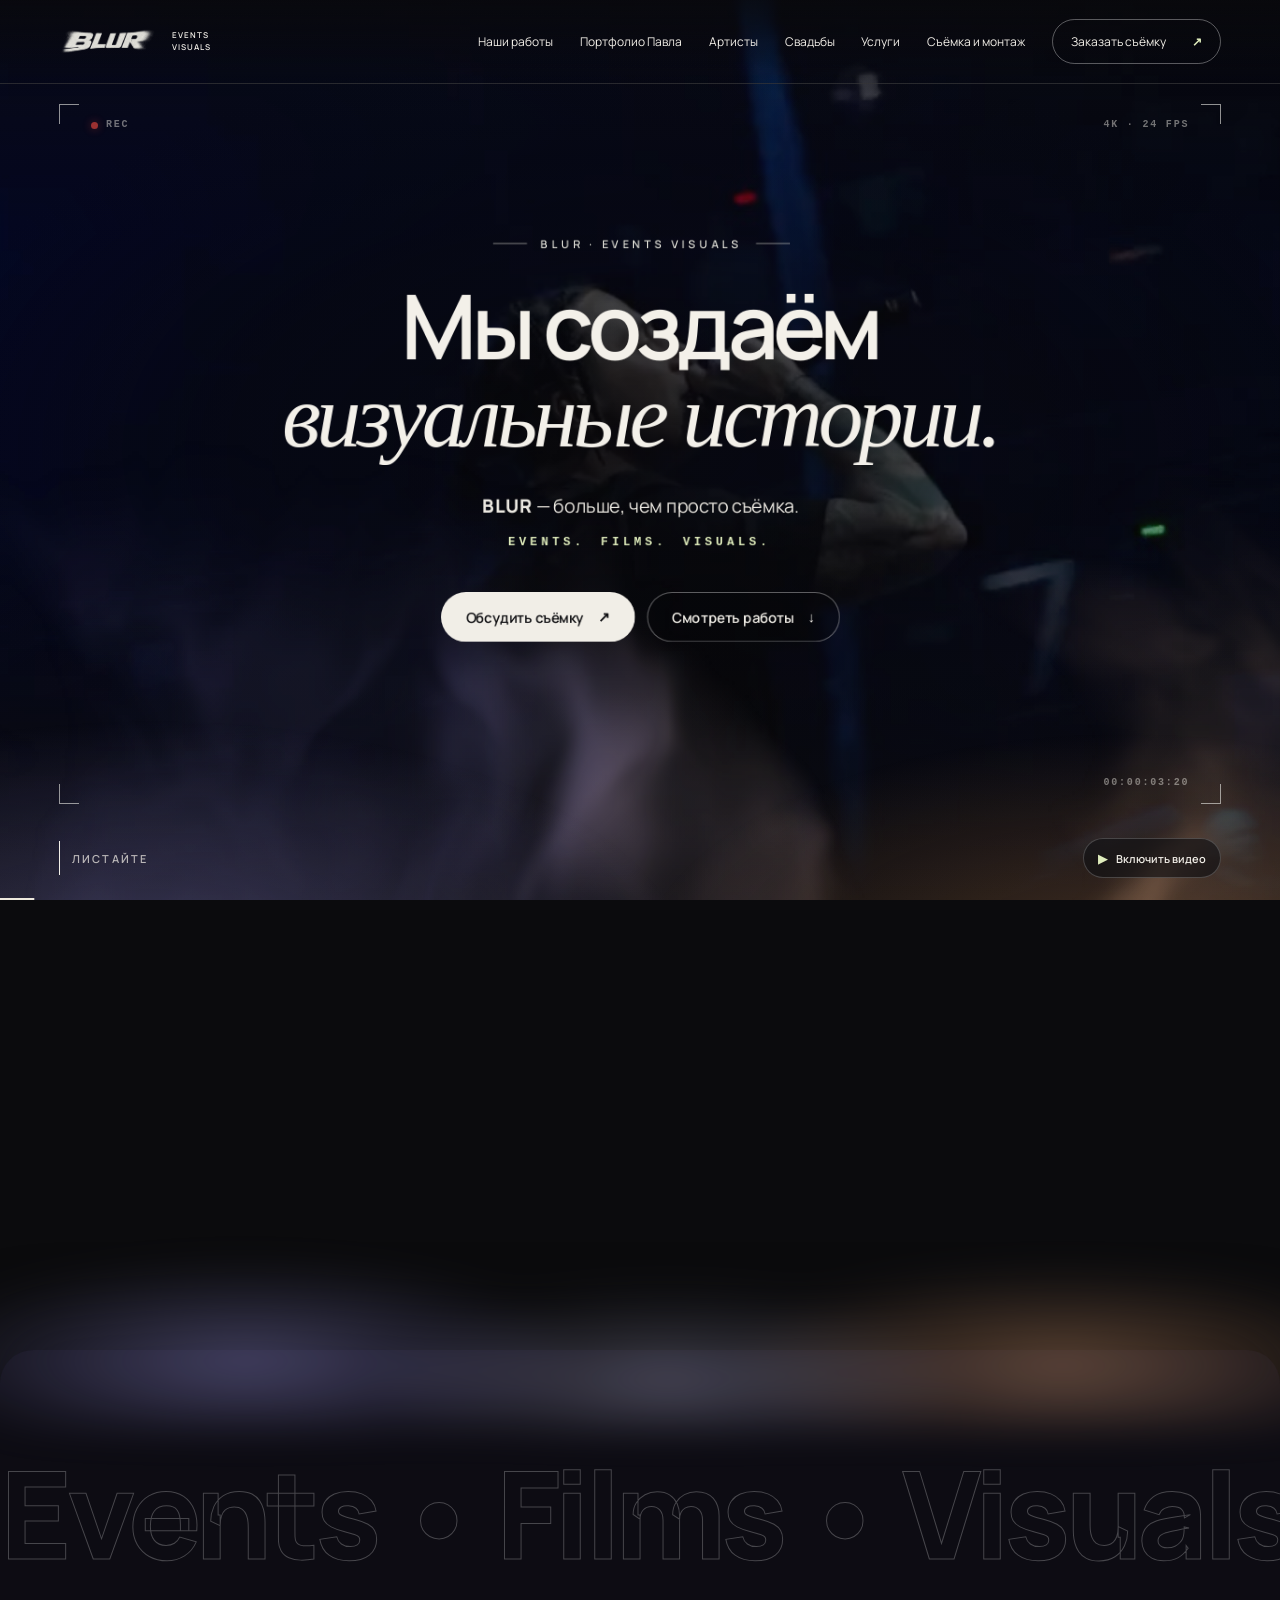
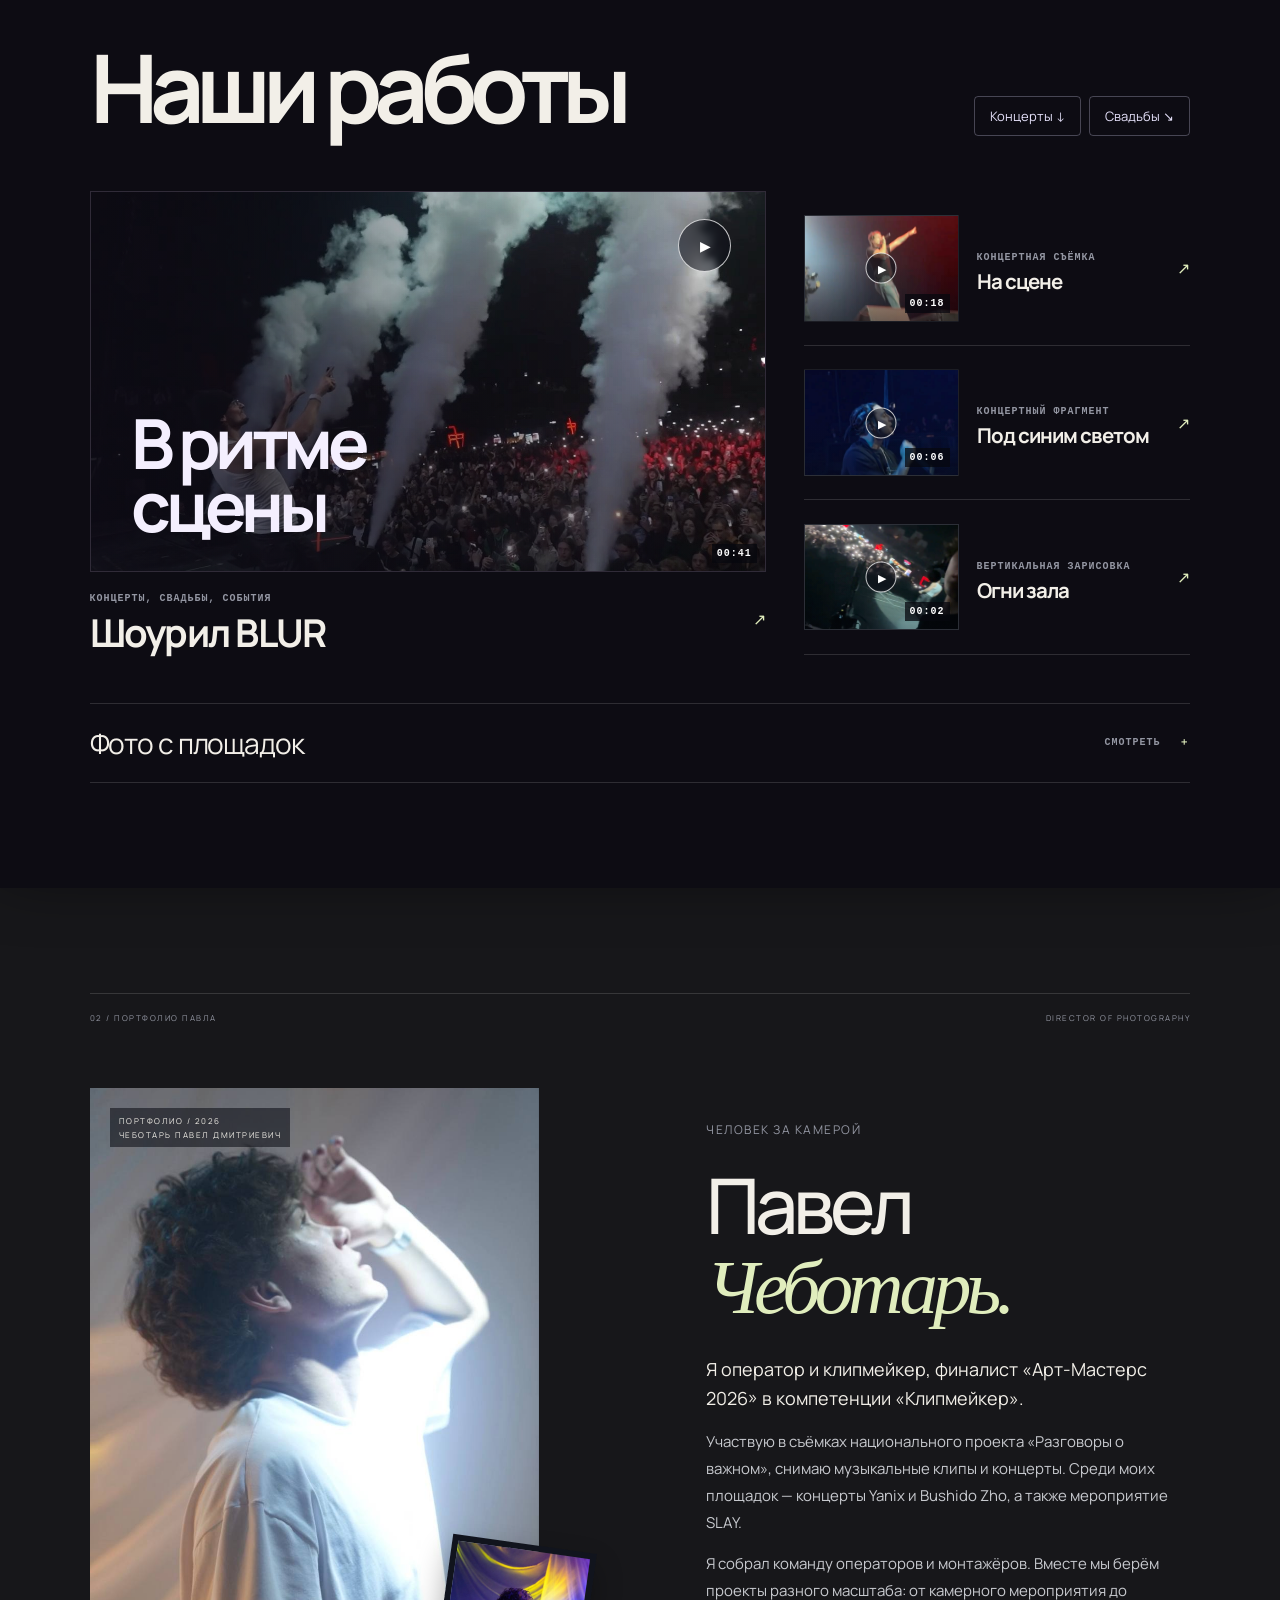
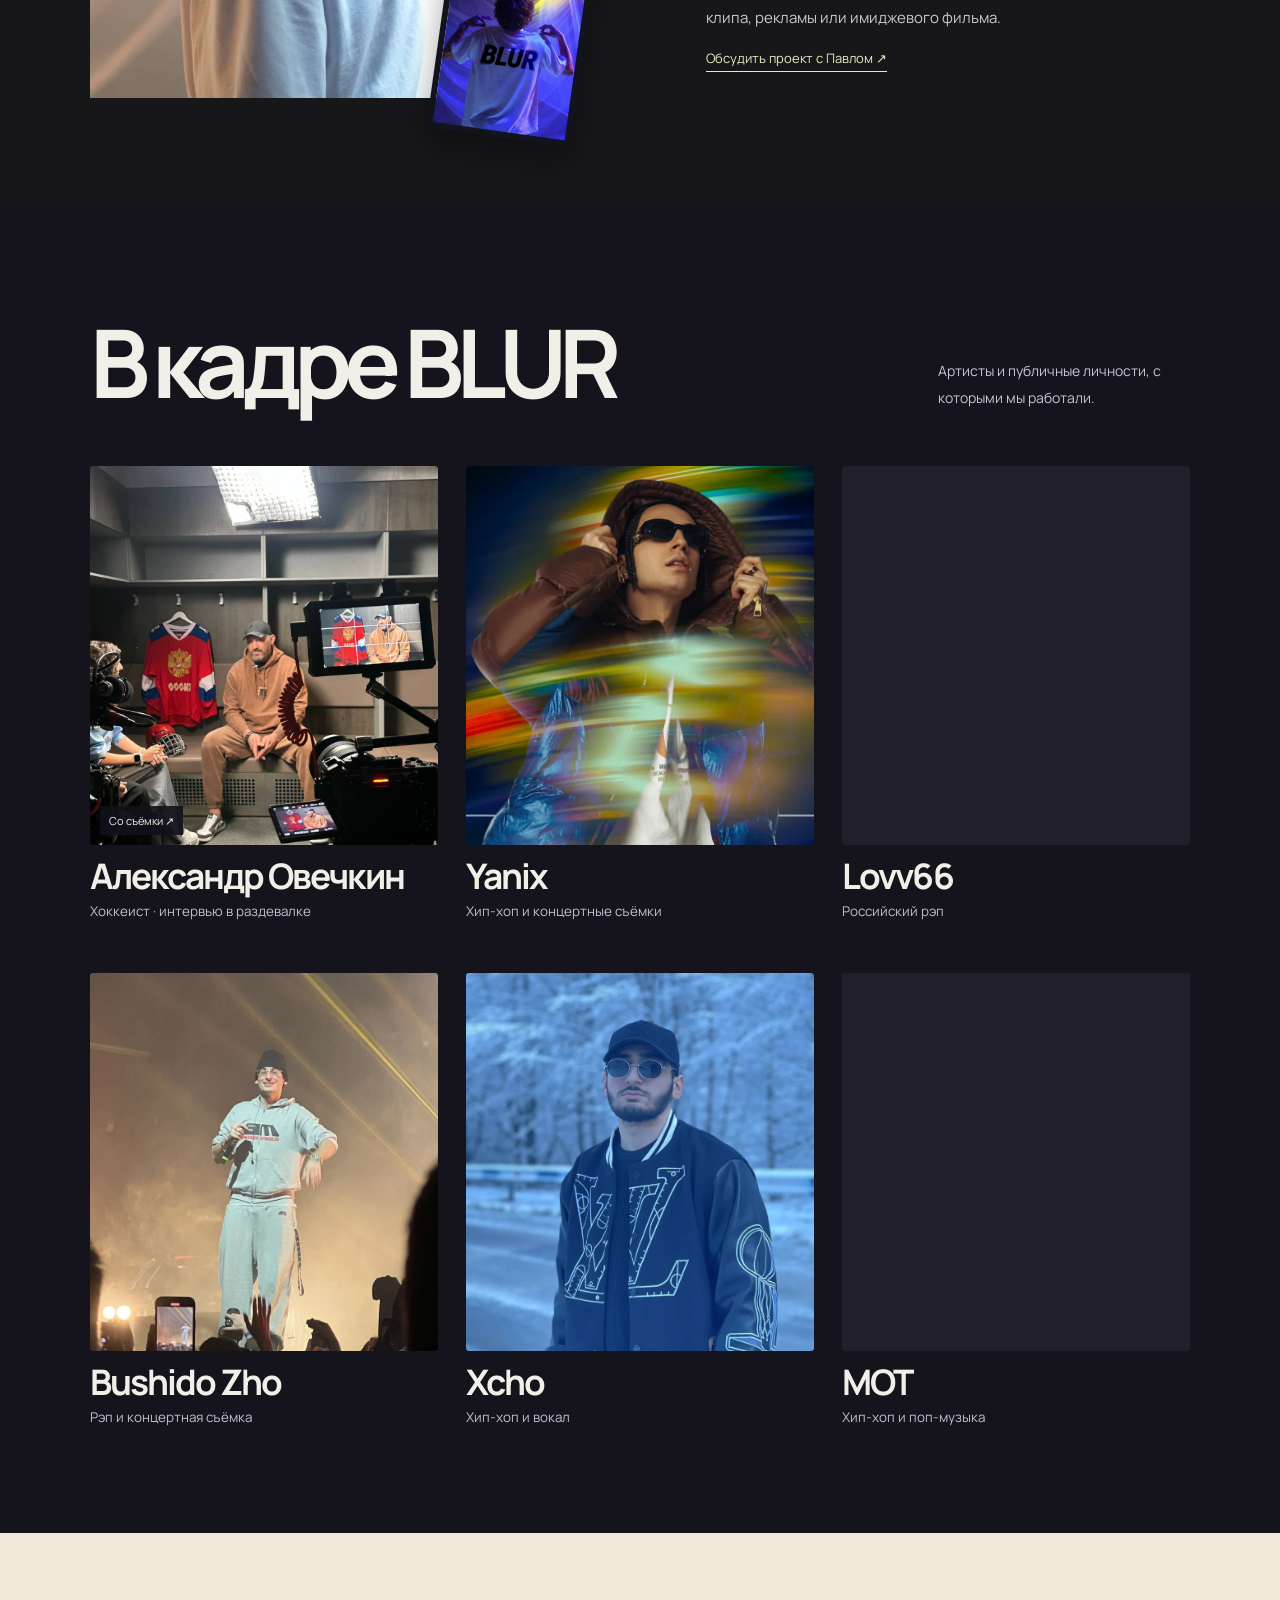
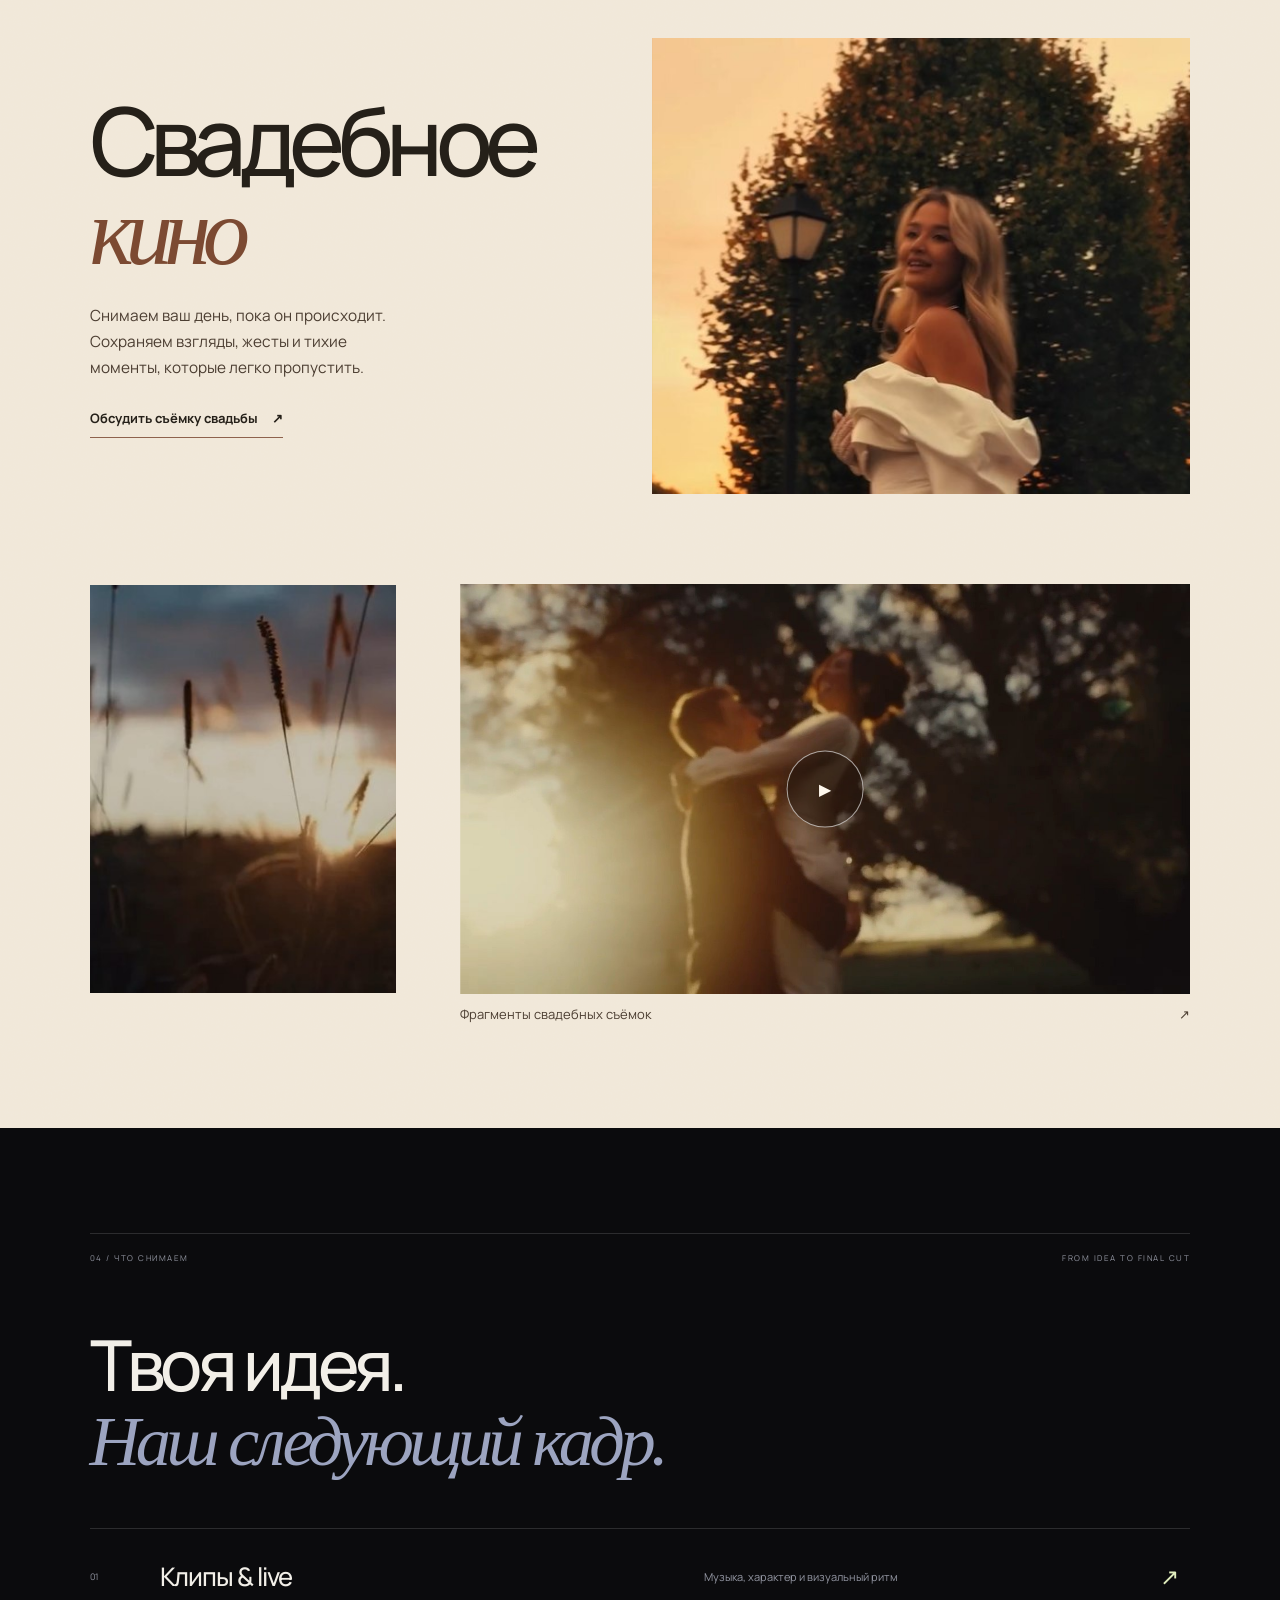
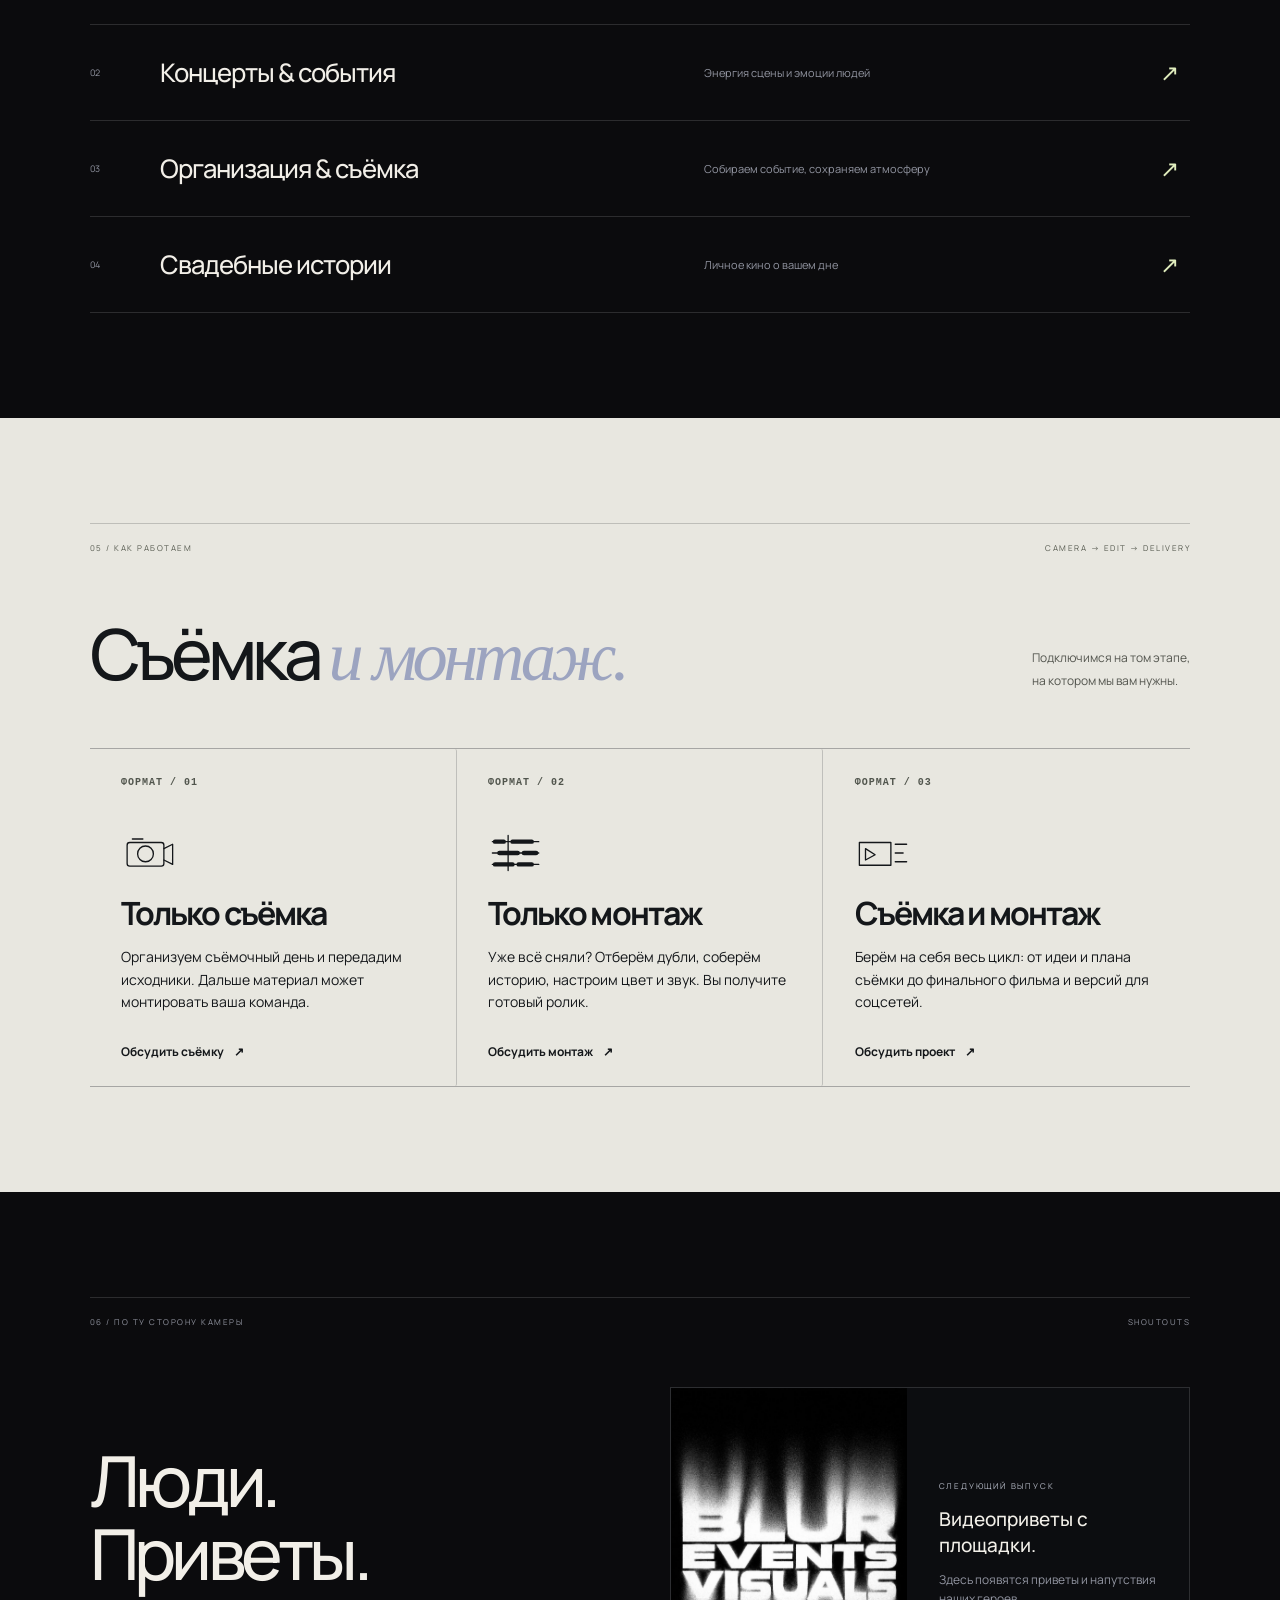
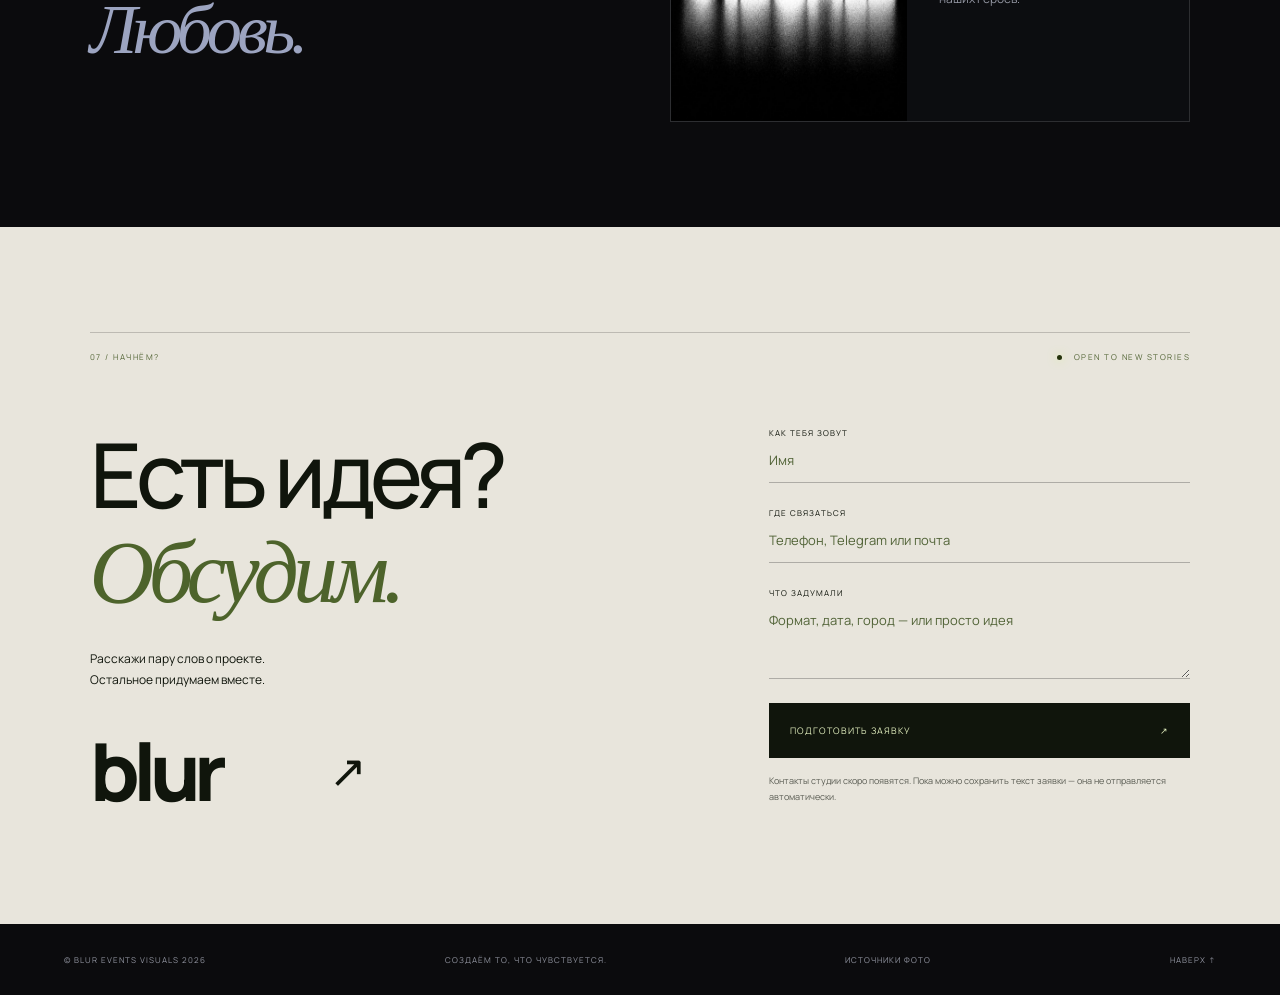
==== commit 11b2818f: "Новый первый экран: текст по центру, дым, переходы; works.json для новых видео Co-Authored-By: Claud" ====
--- a/index.html
+++ b/index.html
@@ -1,5 +1,5 @@
 <!doctype html>
-<html lang="ru"><head><meta charset="utf-8"><meta name="viewport" content="width=device-width,initial-scale=1"><meta name="theme-color" content="#090b12"><meta name="description" content="BLUR Events Visuals. Паша — оператор и клипмейкер. Концерты, клипы, события и свадебные фильмы."><title>BLUR — в центре событий</title><link rel="icon" href="data:image/svg+xml,%3Csvg xmlns='http://www.w3.org/2000/svg' viewBox='0 0 80 80'%3E%3Crect width='80' height='80' rx='18' fill='%23090b12'/%3E%3Ctext x='17' y='60' fill='%23c8fd56' font-family='Arial' font-weight='900' font-size='56'%3Eb%3C/text%3E%3C/svg%3E"><link rel="stylesheet" href="site.css"><script defer src="site.js"></script></head>
+<html lang="ru"><head><meta charset="utf-8"><meta name="viewport" content="width=device-width,initial-scale=1"><meta name="theme-color" content="#090b12"><meta name="description" content="BLUR Events Visuals — мы создаём визуальные истории. Концерты, клипы, события и свадебные фильмы. Events. Films. Visuals."><title>BLUR — в центре событий</title><link rel="icon" href="data:image/svg+xml,%3Csvg xmlns='http://www.w3.org/2000/svg' viewBox='0 0 80 80'%3E%3Crect width='80' height='80' rx='18' fill='%23090b12'/%3E%3Ctext x='17' y='60' fill='%23c8fd56' font-family='Arial' font-weight='900' font-size='56'%3Eb%3C/text%3E%3C/svg%3E"><link rel="stylesheet" href="site.css"><script defer src="site.js"></script></head>
 <body>
 <header class="header"><a href="#home" class="logo" aria-label="BLUR — главная"><img class="wordmark" src="assets/editorial/blur-mark.png" alt=""><span>EVENTS<br>VISUALS</span></a><nav id="navigation"><a href="#projects">Наши работы</a><a href="#pasha">Портфолио Павла</a><a href="#artists">Артисты</a><a href="#weddings">Свадьбы</a><a href="#services">Услуги</a><a href="#formats">Съёмка и монтаж</a><a class="nav-cta" href="#contact">Заказать съёмку <b>↗</b></a></nav><button class="menu-button" aria-expanded="false" aria-controls="navigation" aria-label="Открыть меню"><span></span><span></span></button></header>
 <main>
@@ -8,31 +8,39 @@
     <video id="scene-film" class="hero-film" src="assets/films/blur-background.mp4"
       poster="assets/films/blur-background.jpg" autoplay muted loop playsinline
       disablepictureinpicture disableremoteplayback preload="auto" aria-hidden="true"></video>
-    <div class="hero-film-dim" aria-hidden="true"></div><div class="hero-grade" aria-hidden="true"></div>
-    <div class="hero-optics" aria-hidden="true">
-      <div class="iris-surround"></div>
-      <img class="actor-cutout" src="assets/pasha-cinematic.webp" width="887" height="1774" alt="Павел с камерой" fetchpriority="high" decoding="async">
+    <div class="hero-grade" aria-hidden="true"></div>
+    <canvas class="stage-smoke" width="1" height="1" aria-hidden="true"></canvas>
+    <div class="hero-viewfinder" aria-hidden="true"><i></i><i></i><i></i><i></i>
+      <span class="vf-rec"><b></b>REC</span><span class="vf-spec">4K · 24 FPS</span><span class="vf-tc">00:00:00:00</span>
     </div>
-    <canvas class="stage-smoke" width="1" height="1" aria-hidden="true"></canvas>
     <div class="hero-intro">
-      <span class="hero-eyebrow">BLUR · EVENTS VISUALS</span><h1 id="hero-title"><span class="hero-greeting">Привет, меня зовут</span> <em class="signal-type" data-signal="Павел.">Павел.</em></h1>
-      <p>Оператор и клипмейкер.<br>Концерты, клипы и события.</p>
-      <a class="hero-work-link" href="#contact">Обсудить съёмку <span aria-hidden="true">&#8599;&#65038;</span></a>
+      <span class="hero-eyebrow fx" style="--d:.05s">BLUR · EVENTS VISUALS</span>
+      <h1 id="hero-title"><span class="fx" style="--d:.2s">Мы создаём</span> <em class="fx signal-type" style="--d:.38s" data-signal="визуальные истории.">визуальные истории.</em></h1>
+      <p class="hero-sub fx" style="--d:.62s"><b>BLUR</b> — больше, чем просто съёмка.</p>
+      <p class="hero-tags fx" style="--d:.78s"><span>Events.</span><span>Films.</span><span>Visuals.</span></p>
+      <div class="hero-actions fx" style="--d:.95s">
+        <a class="hero-work-link" href="#contact">Обсудить съёмку <span aria-hidden="true">&#8599;&#65038;</span></a>
+        <a class="hero-ghost" href="#projects">Смотреть работы <span aria-hidden="true">↓</span></a>
+      </div>
     </div>
     <div class="hero-footer">
-      <a class="skip-intro" href="#projects"><span aria-hidden="true">↓</span> Смотреть работы</a>
+      <a class="scroll-cue" href="#projects"><i aria-hidden="true"></i>Листайте</a>
       <button id="motion-toggle" type="button"><span aria-hidden="true">Ⅱ</span> Пауза</button>
     </div>
-    <div class="lens-splice" aria-hidden="true"></div>
-    <div class="hero-viewfinder" aria-hidden="true"><i></i><i></i><i></i><i></i></div><div class="lens-focus" aria-hidden="true"></div><div class="hero-timeline" aria-hidden="true"><span></span></div>
+    <div class="hero-timeline" aria-hidden="true"><span></span></div>
   </div>
 </section>
-<section class="section works" id="projects"><div class="section-heading live-heading" data-live-cut>
+<section class="section works" id="projects"><div class="works-marquee" aria-hidden="true"><div><span>Events • Films • Visuals • </span><span>Events • Films • Visuals • </span><span>Events • Films • Visuals • </span><span>Events • Films • Visuals • </span></div></div><div class="section-heading live-heading" data-live-cut>
     <h2 class="signal-type" data-signal="Наши работы">Наши работы</h2>
     <div class="chapter-links"><a href="#live-films">Концерты ↓</a><a href="#weddings">Свадьбы ↘</a></div>
-  </div><div class="film-grid live-grid" id="live-films"><a class="film film-1 live-feature" data-live-cut href="assets/films/blur-showreel.mp4" data-film="Шоурил BLUR" aria-label="Смотреть: Шоурил BLUR, 00:41"><div class="film-image"><img src="assets/films/live-cover.jpg" alt="" loading="lazy">
-      <span class="live-frame-title" aria-hidden="true">В ритме<br>сцены</span>
-      <span class="film-play" aria-hidden="true">▶</span><time>00:41</time></div><div class="film-caption"><div><small>Концерты, свадьбы, события</small><h3>Шоурил BLUR</h3></div><span aria-hidden="true">&#8599;&#65038;</span></div></a><a class="film film-2" href="assets/films/take-02.mp4" data-film="На сцене" aria-label="Смотреть: На сцене, 00:18"><div class="film-image"><img src="assets/films/shot-2.jpg" alt="" loading="lazy"><span class="film-play" aria-hidden="true">▶</span><time>00:18</time></div><div class="film-caption"><div><small>Концертная съёмка</small><h3>На сцене</h3></div><span aria-hidden="true">&#8599;&#65038;</span></div></a><a class="film film-3" href="assets/films/take-04.mp4" data-film="Под синим светом" aria-label="Смотреть: Под синим светом, 00:06"><div class="film-image"><img src="assets/films/shot-4.jpg" alt="" loading="lazy"><span class="film-play" aria-hidden="true">▶</span><time>00:06</time></div><div class="film-caption"><div><small>Концертный фрагмент</small><h3>Под синим светом</h3></div><span aria-hidden="true">&#8599;&#65038;</span></div></a><a class="film film-4" href="assets/films/take-01.mp4" data-film="Огни зала" aria-label="Смотреть: Огни зала, 00:02"><div class="film-image"><img src="assets/films/shot-1.jpg" alt="" loading="lazy"><span class="film-play" aria-hidden="true">▶</span><time>00:02</time></div><div class="film-caption"><div><small>Вертикальная зарисовка</small><h3>Огни зала</h3></div><span aria-hidden="true">&#8599;&#65038;</span></div></a></div><details class="photo-archive"><summary><span>Фото с площадок</span><small>СМОТРЕТЬ <b>＋</b></small></summary><div class="project-grid photo-grid"><button class="project project-wide reveal" data-gallery="film-set" aria-label="Открыть фотографии съёмки клипа"><div class="project-media"><img src="assets/film-set.jpg" alt="Паша с камерой на площадке музыкального клипа" loading="lazy"><span class="project-open">↗</span><span class="media-label">01 / MUSIC VIDEO</span></div><div class="project-caption"><h3>Между светом и музыкой</h3><span>КЛИПЫ · BACKSTAGE</span></div></button><button class="project project-offset reveal" data-gallery="live-stage" aria-label="Открыть фотографии концертных съёмок"><div class="project-media tall"><img src="assets/live-stage.jpg" alt="Мультикамерная съёмка концерта" loading="lazy"><span class="project-open">↗</span><span class="media-label">02 / LIVE</span></div><div class="project-caption"><h3>По ту сторону сцены</h3><span>КОНЦЕРТЫ · LIVE</span></div></button><button class="project project-offset reveal" data-gallery="live-screen" aria-label="Открыть фотографии из-за кулис"><div class="project-media"><img src="assets/editorial/stage-feed.jpg" alt="Павел на большом экране сцены" loading="lazy"><span class="project-open">↗</span><span class="media-label">04 / ON SET</span></div><div class="project-caption"><h3>За кулисами</h3><span>СОБЫТИЯ · ЛЮДИ</span></div></button></div></details></section>
+  </div><!--works:start-->
+<div class="film-grid live-grid" id="live-films">
+<a class="film film-1 live-feature" data-live-cut href="assets/films/blur-showreel.mp4" data-film="Шоурил BLUR" aria-label="Смотреть: Шоурил BLUR, 00:41"><div class="film-image"><img src="assets/films/live-cover.jpg" alt="" loading="lazy"><span class="live-frame-title" aria-hidden="true">В ритме<br>сцены</span><span class="film-play" aria-hidden="true">▶</span><time>00:41</time></div><div class="film-caption"><div><small>Концерты, свадьбы, события</small><h3>Шоурил BLUR</h3></div><span aria-hidden="true">&#8599;&#65038;</span></div></a>
+<a class="film film-2" href="assets/films/take-02.mp4" data-film="На сцене" aria-label="Смотреть: На сцене, 00:18"><div class="film-image"><img src="assets/films/shot-2.jpg" alt="" loading="lazy"><video class="film-preview" muted loop playsinline preload="none" data-preview="assets/films/take-02.mp4" aria-hidden="true"></video><span class="film-play" aria-hidden="true">▶</span><time>00:18</time></div><div class="film-caption"><div><small>Концертная съёмка</small><h3>На сцене</h3></div><span aria-hidden="true">&#8599;&#65038;</span></div></a>
+<a class="film film-3" href="assets/films/take-04.mp4" data-film="Под синим светом" aria-label="Смотреть: Под синим светом, 00:06"><div class="film-image"><img src="assets/films/shot-4.jpg" alt="" loading="lazy"><video class="film-preview" muted loop playsinline preload="none" data-preview="assets/films/take-04.mp4" aria-hidden="true"></video><span class="film-play" aria-hidden="true">▶</span><time>00:06</time></div><div class="film-caption"><div><small>Концертный фрагмент</small><h3>Под синим светом</h3></div><span aria-hidden="true">&#8599;&#65038;</span></div></a>
+<a class="film film-4" href="assets/films/take-01.mp4" data-film="Огни зала" aria-label="Смотреть: Огни зала, 00:02"><div class="film-image"><img src="assets/films/shot-1.jpg" alt="" loading="lazy"><video class="film-preview" muted loop playsinline preload="none" data-preview="assets/films/take-01.mp4" aria-hidden="true"></video><span class="film-play" aria-hidden="true">▶</span><time>00:02</time></div><div class="film-caption"><div><small>Вертикальная зарисовка</small><h3>Огни зала</h3></div><span aria-hidden="true">&#8599;&#65038;</span></div></a>
+</div>
+<!--works:end--><details class="photo-archive"><summary><span>Фото с площадок</span><small>СМОТРЕТЬ <b>＋</b></small></summary><div class="project-grid photo-grid"><button class="project project-wide reveal" data-gallery="film-set" aria-label="Открыть фотографии съёмки клипа"><div class="project-media"><img src="assets/film-set.jpg" alt="Паша с камерой на площадке музыкального клипа" loading="lazy"><span class="project-open">↗</span><span class="media-label">01 / MUSIC VIDEO</span></div><div class="project-caption"><h3>Между светом и музыкой</h3><span>КЛИПЫ · BACKSTAGE</span></div></button><button class="project project-offset reveal" data-gallery="live-stage" aria-label="Открыть фотографии концертных съёмок"><div class="project-media tall"><img src="assets/live-stage.jpg" alt="Мультикамерная съёмка концерта" loading="lazy"><span class="project-open">↗</span><span class="media-label">02 / LIVE</span></div><div class="project-caption"><h3>По ту сторону сцены</h3><span>КОНЦЕРТЫ · LIVE</span></div></button><button class="project project-offset reveal" data-gallery="live-screen" aria-label="Открыть фотографии из-за кулис"><div class="project-media"><img src="assets/editorial/stage-feed.jpg" alt="Павел на большом экране сцены" loading="lazy"><span class="project-open">↗</span><span class="media-label">04 / ON SET</span></div><div class="project-caption"><h3>За кулисами</h3><span>СОБЫТИЯ · ЛЮДИ</span></div></button></div></details></section>
 <section class="about section" id="pasha"><div class="section-top"><span>02 / ПОРТФОЛИО ПАВЛА</span><span>DIRECTOR OF PHOTOGRAPHY</span></div><div class="about-grid"><div class="portrait"><img src="assets/pasha-portrait.jpg" alt="Павел в свете софита" loading="lazy"><span>ПОРТФОЛИО / 2026<br>ЧЕБОТАРЬ ПАВЕЛ ДМИТРИЕВИЧ</span><img class="portrait-stamp" src="assets/blur-shirt.jpg" alt="Павел на площадке BLUR" loading="lazy"></div><div class="about-copy"><p class="eyebrow">ЧЕЛОВЕК ЗА КАМЕРОЙ</p><h2>Павел<br><em>Чеботарь.</em></h2><p class="about-lead">Я оператор и клипмейкер, финалист «Арт-Мастерс 2026» в компетенции «Клипмейкер».</p><p>Участвую в съёмках национального проекта «Разговоры о важном», снимаю музыкальные клипы и концерты. Среди моих площадок — концерты Yanix и Bushido Zho, а также мероприятие SLAY.</p><p>Я собрал команду операторов и монтажёров. Вместе мы берём проекты разного масштаба: от камерного мероприятия до клипа, рекламы или имиджевого фильма.</p><a class="folio-link" href="#contact">Обсудить проект с Павлом ↗</a></div></div></section>
 <section class="section artists cast" id="artists">
   <div class="section-heading" data-live-cut>
--- a/site.css
+++ b/site.css
@@ -48,12 +48,20 @@
   color: #111114;
 }
 
-.nav-cta:hover b {
-  color: inherit;
-}
+.nav-cta:hover b { color: inherit; }
+
+.works { background: #0b0b0d; }
+.about { background: #17171a; }
+.contact { background: #e8e5dc; }
+
+/* ===================== Первый экран =====================
+   Видео на фоне, дым (stage-effects.js), текст по центру.
+   При прокрутке текст «уходит из фокуса», дым поднимается,
+   а раздел «Наши работы» наезжает сверху. */
 
 .hero-scroll {
-  height: 212svh;
+  position: relative;
+  height: 220svh;
 }
 
 .hero-sticky {
@@ -61,12 +69,13 @@
   position: sticky;
   top: 0;
   height: 100svh;
+  min-height: 520px;
+  overflow: hidden;
   isolation: isolate;
-  overflow: hidden;
-  background: #111116;
-}
-
-.hero-film, .hero-grade, .hero-optics, .iris-surround {
+  background: #0b0b0d;
+}
+
+.hero-film, .hero-grade, .stage-smoke {
   position: absolute;
   inset: 0;
   width: 100%;
@@ -78,139 +87,238 @@
   display: block;
   object-fit: cover;
   object-position: 52% center;
-}
-
-.hero-film-dim {
-  display: none;
-  position: absolute;
-  inset: 0;
-  background: #08090d59;
-  pointer-events: none;
-}
-
+  transform-origin: 50% 55%;
+  will-change: transform;
+}
+
+/* Затемнение: сильнее по центру под текстом и к низу экрана. */
 .hero-grade {
   background:
-    linear-gradient(90deg, #0c0b10de 0%, #0c0b107a 38%, #0c0b1022 67%, #0c0b103d 100%),
-    linear-gradient(180deg, #0b0b0d7d 0%, transparent 28%, transparent 64%, #0b0b0dbc 100%);
-}
-
-.hero-optics.iris-open {
-  --iris-mask: radial-gradient(circle at var(--focus-x) var(--focus-y),
-    transparent 0,
-    transparent max(0px, calc(var(--iris-radius) - var(--iris-feather))),
-    black var(--iris-radius));
-  -webkit-mask-image: var(--iris-mask);
-  mask-image: var(--iris-mask);
-}
-
-/* The cutout is the original, photo-real Pavel figure used in the first hero. */
-.actor-cutout {
-  display: block;
-  position: absolute;
-  width: auto;
-  height: 94%;
-  max-width: none;
-  left: 50%;
-  top: 4%;
-  object-fit: contain;
-  transform: translateX(-62.6%) translateY(var(--hero-shift, 0px)) scale(var(--hero-zoom, 1));
-  transform-origin: 62.6% 26.9%;
-  will-change: transform;
-  pointer-events: none;
-}
-
-.iris-surround {
-  background: #09090d;
-  opacity: 0;
-}
+    radial-gradient(ellipse 58% 46% at 50% 50%, #08080ccc 0%, #08080c80 55%, transparent 100%),
+    linear-gradient(180deg, #0b0b0dad 0%, #0b0b0d40 26%, #0b0b0d40 60%, #0b0b0d 100%);
+}
+
+.stage-smoke { z-index: 1; }
+
+.hero-sticky::after {
+  position: absolute;
+  z-index: 1;
+  inset: 0;
+  content: '';
+  pointer-events: none;
+  background:
+    radial-gradient(ellipse 60% 40% at 12% 108%, #7d78c066, transparent 70%),
+    radial-gradient(ellipse 55% 38% at 88% 108%, #c8875a4d, transparent 70%);
+}
+
+/* Видоискатель камеры: уголки, REC и тайм-код */
+.hero-viewfinder {
+  position: absolute;
+  z-index: 2;
+  inset: 104px var(--edge) 96px;
+  pointer-events: none;
+  opacity: .6;
+  color: #f2efe8c4;
+  font: 600 10px/1 ui-monospace, SFMono-Regular, Menlo, monospace;
+  letter-spacing: .18em;
+  transform-origin: center;
+}
+
+.hero-viewfinder i { position: absolute; width: 20px; height: 20px; border: solid #eeeee9; }
+.hero-viewfinder i:nth-child(1) { top: 0; left: 0; border-width: 1px 0 0 1px; }
+.hero-viewfinder i:nth-child(2) { top: 0; right: 0; border-width: 1px 1px 0 0; }
+.hero-viewfinder i:nth-child(3) { bottom: 0; left: 0; border-width: 0 0 1px 1px; }
+.hero-viewfinder i:nth-child(4) { bottom: 0; right: 0; border-width: 0 1px 1px 0; }
+
+.vf-rec, .vf-spec, .vf-tc { position: absolute; }
+.vf-rec { top: 16px; left: 32px; display: flex; align-items: center; gap: 8px; }
+.vf-rec b { width: 7px; height: 7px; border-radius: 50%; background: #ff4d42; box-shadow: 0 0 10px #ff4d42aa; animation: rec-blink 1.2s steps(2, jump-none) infinite; }
+.vf-spec { top: 16px; right: 32px; }
+.vf-tc { bottom: 16px; right: 32px; font-variant-numeric: tabular-nums; }
+.is-paused .vf-rec b { animation: none; opacity: .4; }
+
+@keyframes rec-blink { 50% { opacity: .15; } }
 
 .hero-intro {
   position: absolute;
-  left: max(var(--edge), 7%);
-  top: 32%;
-  z-index: 1;
-  width: min(51%, 690px);
+  z-index: 3;
+  inset: 0;
+  display: flex;
+  flex-direction: column;
+  align-items: center;
+  justify-content: center;
+  padding: 96px var(--edge) 118px;
+  text-align: center;
+  will-change: transform, opacity, filter;
+}
+
+.hero-eyebrow {
+  display: inline-flex;
+  align-items: center;
+  gap: 14px;
+  margin-bottom: clamp(18px, 2.4vw, 30px);
+  color: #dcdcd4;
+  font-size: 11px;
+  font-weight: 600;
+  letter-spacing: .34em;
+  padding-left: .34em;
+}
+
+.hero-eyebrow::before, .hero-eyebrow::after {
+  width: 34px;
+  height: 1px;
+  content: '';
+  background: currentColor;
+  opacity: .55;
 }
 
 .hero-intro h1 {
   margin: 0;
-  font-size: clamp(27px, 3.05vw, 53px);
-  font-weight: 500;
-  line-height: 1.1;
-  letter-spacing: -.055em;
+  color: #f4f1ea;
+  font-size: clamp(42px, 7vw, 122px);
+  font-weight: 600;
+  line-height: .98;
+  letter-spacing: -.06em;
   text-wrap: balance;
 }
+
+.hero-intro h1 > span { display: block; }
 
 .hero-intro h1 em {
   display: block;
-  margin-top: .08em;
-  color: var(--text);
-  font-size: clamp(72px, 10.8vw, 170px);
-  line-height: .95;
-  letter-spacing: -.09em;
-}
-
-.hero-intro p {
-  margin: 24px 0 21px;
-  color: #f2efe8c9;
-  font-size: clamp(13px, 1.15vw, 17px);
-  line-height: 1.55;
-}
-
-.hero-work-link {
+  margin-top: .04em;
+  color: #f4f1ea;
+  font-family: Georgia, 'Times New Roman', serif;
+  font-style: italic;
+  font-weight: 400;
+  letter-spacing: -.05em;
+}
+
+.hero-sub {
+  margin: clamp(20px, 2.6vw, 34px) 0 0;
+  color: #ebe8e1;
+  font-size: clamp(16px, 1.45vw, 21px);
+  line-height: 1.45;
+  letter-spacing: -.01em;
+}
+
+.hero-sub b { font-weight: 800; letter-spacing: .04em; }
+
+.hero-tags {
+  display: flex;
+  justify-content: center;
+  gap: 1.3em;
+  margin: 14px 0 0;
+  color: var(--lime);
+  font: 600 12px/1.4 ui-monospace, SFMono-Regular, Menlo, monospace;
+  letter-spacing: .32em;
+  text-transform: uppercase;
+}
+
+.hero-actions {
+  display: flex;
+  flex-wrap: wrap;
+  justify-content: center;
+  gap: 12px;
+  margin-top: clamp(26px, 3.2vw, 42px);
+}
+
+.hero-work-link, .hero-ghost {
   display: inline-flex;
   align-items: center;
-  gap: 20px;
-  min-height: 40px;
-  padding: 2px 0;
-  border-bottom: 1px solid #fff7;
-  font-size: 13px;
+  gap: 14px;
+  min-height: 50px;
+  padding: 0 24px;
+  border: 1px solid transparent;
+  border-radius: 999px;
+  font-size: 14px;
   font-weight: 600;
-}
-
-.hero-work-link span {
-  color: var(--lime);
-  transition: transform .25s;
-}
-
-.hero-work-link:hover span {
-  transform: translate(3px, -3px);
+  transition: background-color .25s, color .25s, border-color .25s, transform .25s;
+}
+
+.hero-work-link { background: #f2efe8; color: #111114; }
+.hero-work-link:hover { background: var(--lime); transform: translateY(-2px); }
+.hero-ghost { border-color: #ffffff59; background: #0b0b0d59; color: #f2efe8; }
+.hero-ghost:hover { border-color: #fff; transform: translateY(-2px); }
+.hero-work-link span, .hero-ghost span { font-family: Arial, sans-serif; }
+
+/* Появление: «наводка на резкость» — каждая строка выходит из размытия. */
+.hero-intro .fx {
+  animation: focus-pull 1.35s cubic-bezier(.16,.84,.24,1) var(--d, 0s) both;
+}
+
+@keyframes focus-pull {
+  from { opacity: 0; filter: blur(18px); transform: scale(1.12) translateY(12px); }
+  55% { opacity: 1; }
+  to { opacity: 1; filter: blur(0); transform: none; }
 }
 
 .hero-footer {
   position: absolute;
-  bottom: max(20px, env(safe-area-inset-bottom));
+  z-index: 3;
   left: var(--edge);
   right: var(--edge);
+  bottom: max(22px, env(safe-area-inset-bottom));
   display: flex;
+  align-items: center;
   justify-content: space-between;
-  z-index: 2;
-}
-
-.hero-footer a, .hero-footer button {
+}
+
+.scroll-cue {
+  display: inline-flex;
+  align-items: center;
+  gap: 12px;
+  color: #f2efe8b8;
+  font-size: 11px;
+  font-weight: 600;
+  letter-spacing: .2em;
+  text-transform: uppercase;
+}
+
+.scroll-cue i {
+  position: relative;
+  width: 1px;
+  height: 34px;
+  overflow: hidden;
+  background: #ffffff2e;
+}
+
+.scroll-cue i::after {
+  position: absolute;
+  inset: 0;
+  content: '';
+  background: #f2efe8;
+  animation: cue-drop 1.8s cubic-bezier(.6,0,.3,1) infinite;
+}
+
+@keyframes cue-drop {
+  from { transform: translateY(-100%); }
+  to { transform: translateY(100%); }
+}
+
+#motion-toggle {
   display: inline-flex;
   align-items: center;
   gap: 9px;
   min-height: 40px;
-  padding: 0 13px;
+  padding: 0 14px;
   border: 1px solid #fff3;
   border-radius: 24px;
   background: #111114a8;
   color: #f2efe8;
-  white-space: nowrap;
   font-size: 11px;
   font-weight: 600;
-}
-
-.hero-footer span {
-  color: var(--lime);
-  font-size: 12px;
-}
+  white-space: nowrap;
+  transition: border-color .25s, background .25s;
+}
+
+#motion-toggle:hover { background: #29292fe8; border-color: #ffffff6b; }
+#motion-toggle span { color: var(--lime); font-size: 12px; }
 
 .hero-timeline {
   position: absolute;
+  z-index: 3;
   inset: auto 0 0;
-  z-index: 2;
   height: 2px;
 }
 
@@ -223,22 +331,33 @@
   transform-origin: left;
 }
 
-.hero-scroll.is-static {
-  height: 100svh;
-}
-
-
-.works {
-  background: #0b0b0d;
-}
-
-.about {
-  background: #17171a;
-}
-
-.contact {
-  background: #e8e5dc;
-}
+/* «Наши работы» наезжают на первый экран, по краю — облако дыма. */
+.hero-scroll + .works {
+  z-index: 4;
+  margin-top: -70svh;
+  border-radius: clamp(20px, 2.6vw, 36px) clamp(20px, 2.6vw, 36px) 0 0;
+  box-shadow: 0 -24px 70px #000000b3;
+}
+
+.hero-scroll + .works::after {
+  position: absolute;
+  z-index: -1;
+  left: -5%;
+  right: -5%;
+  top: -150px;
+  height: 230px;
+  content: '';
+  pointer-events: none;
+  background:
+    radial-gradient(ellipse 34% 60% at 22% 70%, #8f8ad06b, transparent 72%),
+    radial-gradient(ellipse 30% 55% at 52% 78%, #b9b6d855, transparent 72%),
+    radial-gradient(ellipse 34% 60% at 80% 72%, #cf96706b, transparent 72%);
+  filter: blur(18px);
+}
+
+.hero-scroll.is-static { height: 100svh; }
+.hero-scroll.is-static + .works { margin-top: 0; border-radius: 0; box-shadow: none; }
+.hero-scroll.is-static + .works::after { display: none; }
 
 @media (max-width: 1000px) {
   .header { height: 70px; }
@@ -266,32 +385,49 @@
   .header nav .nav-cta { align-self: start; margin-top: 18px; }
 }
 
-@media (max-width: 640px) and (orientation: portrait) {
-  .hero-scroll { height: 204svh; }
-  .actor-cutout { height: 75%; top: 14%; left: 52%; }
-  .hero-grade {
-    background:
-      linear-gradient(180deg, #0b0b11b5, #0b0b1166 23%, transparent 58%, #0b0b0d99),
-      linear-gradient(90deg, #0b0b1199, #0b0b1108 80%);
-  }
-  .hero-intro { top: clamp(89px, 16.7%, 180px); left: var(--edge); width: 88%; }
-  .hero-intro h1 { font-size: clamp(23px, 6.5vw, 37px); }
-  .hero-intro h1 em { font-size: clamp(57px, 16vw, 98px); }
-  .hero-intro p { margin: 14px 0 9px; }
-  .hero-footer { bottom: max(12px, env(safe-area-inset-bottom)); }
-}
-
-@media (max-height: 585px) and (orientation: landscape) {
+@media (max-width: 700px) {
+  .hero-scroll { height: 200svh; }
+  .hero-sticky { --edge: 20px; }
+  .hero-film { object-position: 58% center; }
+  .hero-viewfinder { inset: 82px 14px 84px; opacity: .45; font-size: 9px; }
+  .hero-viewfinder i { width: 13px; height: 13px; }
+  .vf-rec { top: 12px; left: 20px; }
+  .vf-spec { display: none; }
+  .vf-tc { bottom: 12px; right: 20px; }
+  .hero-intro { padding: 84px 20px 104px; }
+  .hero-eyebrow { gap: 10px; font-size: 10px; letter-spacing: .26em; }
+  .hero-eyebrow::before, .hero-eyebrow::after { width: 18px; }
+  .hero-intro h1 { font-size: clamp(40px, 11.6vw, 58px); }
+  .hero-sub { font-size: 16px; }
+  .hero-tags { gap: .9em; font-size: 11px; letter-spacing: .22em; }
+  .hero-actions { width: 100%; flex-direction: column; align-items: stretch; gap: 10px; }
+  .hero-work-link, .hero-ghost { justify-content: center; min-height: 48px; }
+  .hero-footer { bottom: max(16px, env(safe-area-inset-bottom)); }
+  .hero-scroll + .works { margin-top: -62svh; }
+}
+
+@media (max-width: 700px) and (max-height: 700px) {
+  .hero-eyebrow { margin-bottom: 14px; }
+  .hero-intro h1 { font-size: 38px; }
+  .hero-sub { margin-top: 14px; }
+  .hero-actions { margin-top: 20px; flex-direction: row; }
+  .hero-work-link, .hero-ghost { flex: 1; padding: 0 12px; font-size: 13px; }
+}
+
+@media (max-height: 560px) and (orientation: landscape) {
   .header { height: 60px; }
-  .hero-intro { top: max(77px, 24%); }
-  .hero-intro h1 em { font-size: clamp(50px, 15svh, 80px); }
-  .hero-intro p { margin: 10px 0 3px; }
-  .hero-footer { bottom: 8px; }
+  .hero-viewfinder { display: none; }
+  .hero-intro { padding: 64px var(--edge) 64px; }
+  .hero-intro h1 { font-size: clamp(34px, 9svh, 60px); }
+  .hero-sub { margin-top: 10px; }
+  .hero-actions { margin-top: 16px; }
 }
 
 @media (prefers-reduced-motion: reduce) {
   .hero-scroll { height: 100svh; }
-  .hero-work-link span { transition: none; }
+  .hero-scroll + .works { margin-top: 0; border-radius: 0; }
+  .hero-intro .fx, .scroll-cue i::after, .vf-rec b { animation: none; }
+  .hero-work-link, .hero-ghost { transition: none; }
 }
 
 /* editions.css */
@@ -636,53 +772,169 @@
   .wedding-reveal-ready, .wedding-film img, .cast-photo img, .chapter-links a { transition: none; }
 }
 
-/* finishing.css */
-.actor-volume {
-  position: absolute;
+/* ===================== Переходы и раздел работ ===================== */
+
+/* Кадр раскрывается шторкой снизу вверх, картинка внутри «отъезжает». */
+.mr { clip-path: inset(100% 0 0 0); }
+.mr > img, .mr > video { transform: scale(1.22); }
+.mr.mr-in {
+  clip-path: inset(0 0 0 0);
+  transition: clip-path 1.15s cubic-bezier(.76, 0, .2, 1) var(--mr-delay, 0ms);
+}
+.mr.mr-in > img {
+  transform: scale(1);
+  transition: transform 1.7s cubic-bezier(.16, .8, .2, 1) var(--mr-delay, 0ms);
+}
+
+/* Заголовок выходит из размытия — «наводка на резкость». */
+.fi { opacity: 0; filter: blur(14px); transform: translateY(22px) scale(1.03); transform-origin: left center; }
+.fi.fi-in {
+  opacity: 1;
+  filter: blur(0);
+  transform: none;
+  transition: opacity .9s ease, filter 1.1s cubic-bezier(.16, .8, .2, 1), transform 1.1s cubic-bezier(.16, .8, .2, 1);
+}
+
+/* Бегущая строка вверху раздела работ */
+.works { overflow-x: clip; }
+.works-marquee {
+  width: 100vw;
+  margin: 0 0 clamp(34px, 5vw, 72px) calc(50% - 50vw);
+  overflow: hidden;
+  white-space: nowrap;
+  pointer-events: none;
+  user-select: none;
+}
+.works-marquee > div {
+  display: inline-flex;
+  animation: marquee 34s linear infinite;
+}
+.works-marquee span {
+  padding-right: .35em;
+  color: transparent;
+  font-size: clamp(52px, 9.5vw, 160px);
+  font-weight: 800;
+  line-height: 1;
+  letter-spacing: -.045em;
+  -webkit-text-stroke: 1px #ffffff3d;
+}
+.works-marquee.is-off > div { animation-play-state: paused; }
+@keyframes marquee { to { transform: translateX(-50%); } }
+
+/* Превью ролика при наведении */
+.film-preview {
+  position: absolute;
+  z-index: 0;
   inset: 0;
   width: 100%;
   height: 100%;
-  display: block;
-  pointer-events: none;
-}
-
-.stage-smoke {
-  position: absolute;
-  z-index: 0;
+  object-fit: cover;
+  opacity: 0;
+  transition: opacity .35s ease;
+  pointer-events: none;
+}
+.is-previewing .film-preview { opacity: 1; }
+
+/* Все работы — сетка, когда работ больше четырёх */
+.work-rail { margin-top: clamp(48px, 6vw, 90px); }
+.work-rail-head {
+  display: flex;
+  align-items: baseline;
+  justify-content: space-between;
+  margin-bottom: 22px;
+  padding-bottom: 14px;
+  border-bottom: 1px solid var(--line);
+}
+.work-rail-head h3 { font-size: clamp(22px, 2.4vw, 36px); font-weight: 600; letter-spacing: -.045em; }
+.work-rail-head span { color: var(--muted); font: 600 12px/1 ui-monospace, monospace; letter-spacing: .1em; }
+.work-grid {
+  display: grid;
+  grid-template-columns: repeat(auto-fill, minmax(200px, 1fr));
+  grid-auto-flow: dense;
+  align-items: start;
+  gap: 30px 18px;
+}
+.work-card { display: block; min-width: 0; }
+.work-card.is-horizontal { grid-column: span 2; }
+.work-frame {
+  position: relative;
+  overflow: hidden;
+  isolation: isolate;
+  aspect-ratio: 9 / 16;
+  background: #161922;
+  border: 1px solid #ffffff18;
+}
+.is-horizontal .work-frame { aspect-ratio: 16 / 9; }
+.work-frame img {
+  position: absolute;
   inset: 0;
-  display: block;
   width: 100%;
   height: 100%;
-  opacity: calc(1 - var(--clear-stage, 0) * .67);
-  pointer-events: none;
-  mix-blend-mode: normal;
-}
-
-.hero-sticky::after {
+  object-fit: cover;
+  transition: transform .65s;
+}
+.work-card:hover .work-frame img { transform: scale(1.04); }
+.work-frame::after {
   position: absolute;
   z-index: 0;
   inset: 0;
   content: '';
-  pointer-events: none;
-  background:
-    radial-gradient(ellipse at 15% 104%, #7978b46b, transparent 55%),
-    radial-gradient(ellipse at 85% 105%, #c785563d, transparent 44%);
-  opacity: calc(.55 * (1 - var(--clear-stage, 0)));
-}
-
-.hero-sticky.has-live-fog::after { opacity: .18; }
-
-.lens-splice {
-  position: absolute;
-  z-index: 1;
-  inset: 0 -4%;
-  opacity: 0;
-  pointer-events: none;
-  mix-blend-mode: screen;
-  clip-path: polygon(0 13%,100% 13%,100% 15%,0 15%,0 52%,100% 52%,100% 55%,0 55%,0 80%,100% 80%,100% 81%,0 81%);
-  background: linear-gradient(105deg, #7152ec80, #b9cdf955 34%, #d0715070 77%, #681ec170);
-  filter: saturate(1.3);
-}
+  background: linear-gradient(0deg, #080c1780, transparent 50%);
+  pointer-events: none;
+}
+.work-frame .film-play, .work-frame time { position: absolute; z-index: 1; }
+.work-frame .film-play {
+  left: 50%;
+  top: 50%;
+  transform: translate(-50%, -50%);
+  width: 44px;
+  height: 44px;
+  border-radius: 50%;
+  display: grid;
+  place-items: center;
+  background: #10121a8c;
+  border: 1px solid #ffffffbd;
+  color: white;
+  font-size: 13px;
+  padding-left: 2px;
+  transition: opacity .3s, background .25s, color .25s;
+}
+.work-card:hover .film-play { background: var(--lime); color: #10120a; border-color: var(--lime); }
+.is-previewing .film-play { opacity: 0; }
+.work-frame time {
+  bottom: 10px;
+  right: 10px;
+  padding: 3px 6px;
+  background: #06080ebd;
+  color: white;
+  font: 600 10px/1.3 ui-monospace, monospace;
+  letter-spacing: .1em;
+}
+.work-card small {
+  display: block;
+  margin-top: 12px;
+  color: var(--muted);
+  font: 600 10px/1.5 ui-monospace, monospace;
+  letter-spacing: .1em;
+  text-transform: uppercase;
+}
+.work-card h4 { margin: 4px 0 0; font-size: clamp(17px, 1.5vw, 22px); font-weight: 600; letter-spacing: -.04em; }
+
+@media (max-width: 700px) {
+  .work-grid { grid-template-columns: repeat(2, minmax(0, 1fr)); gap: 22px 12px; }
+}
+
+@media (prefers-reduced-motion: reduce) {
+  .mr, .mr > img, .fi { clip-path: none; transform: none; opacity: 1; filter: none; }
+  .works-marquee > div { animation: none; }
+}
+
+/* finishing.css */
+
+
+
+
+
 
 .has-signal {
   --accent-signal: #a4a3e8;
@@ -776,7 +1028,7 @@
   .has-signal.cut-in::before, .service-list a:hover::after, .format-card:hover::after {
     animation: none;
   }
-  .lens-splice { display: none; }
+  
 }
 
 .cut-reveal {
@@ -827,25 +1079,6 @@
   .menu-button { min-width: 44px; min-height: 44px; place-content: center; }
   .header nav { top: 100%; padding: 12px 22px 24px; max-height: calc(100svh - 68px); overflow-y: auto; }
   .header nav a:not(.nav-cta) { font-size: 17px; padding-block: 13px; }
-  .hero-scroll { height: 185svh; }
-  .hero-sticky { --edge: 22px; height: 100svh; min-height: 540px; }
-  .hero-film { object-position: 58% center; }
-  .hero-film-dim { display: block; }
-  .hero-grade { background: linear-gradient(180deg,#08090df5 0%,#08090de0 24%,#08090d26 58%,#08090d66 78%,#08090df5 100%),linear-gradient(90deg,#08090d80,transparent 90%); }
-  .hero-intro { top: 90px; left: 22px; width: calc(100% - 44px); }
-  .hero-intro h1 { font-size: 21px; line-height: 1.25; letter-spacing: -.04em; text-wrap: nowrap; }
-  .hero-intro h1 em { margin-top: 3px; font-size: clamp(65px,19vw,88px); line-height: 1; letter-spacing: -.065em; }
-  .hero-intro p { width: 55%; margin: 16px 0 12px; font-size: 14px; line-height: 1.5; color: #e4e3e7; }
-  .hero-work-link { min-height: 44px; font-size: 13px; gap: 12px; border-color: #e0edbd70; color: #e0edbd; }
-  .hero-work-link span { font-family: Arial,sans-serif; }
-  .actor-cutout { height: 65%; top: 34%; left: 64%; transform: translateX(-62.6%) translateX(var(--hero-pan,0px)) translateY(var(--hero-shift,0px)) scale(var(--hero-zoom,1)); }
-  .stage-smoke { opacity: calc(.32 * (1 - var(--clear-stage,0))); mix-blend-mode: normal; }
-  .hero-sticky::after, .hero-sticky.has-live-fog::after { opacity: .08; }
-  .hero-footer { left: 22px; right: 22px; bottom: max(18px,env(safe-area-inset-bottom)); gap: 10px; }
-  .hero-footer a,.hero-footer button { min-height: 46px; padding: 0 15px; font-size: 12px; background: #111116e8; border-color: #fff3; }
-  .hero-footer a { background: #e0edbd; border-color: #e0edbd; color: #10120d; }
-  .hero-footer a span { color: inherit; }
-  #motion-toggle { max-width: 48%; }
   .section-heading>p,.cast .section-heading p,.about-copy p,.format-card p { font-size: 16px; line-height: 1.65; }
   .section { padding-inline: 22px; }
   .cast-card p { font-size: 13px; }
@@ -854,12 +1087,6 @@
   .contact .form-note { font-size: 13px; line-height: 1.6; }
 }
 @media (max-width: 700px) and (max-height: 680px) and (orientation: portrait) {
-  .hero-intro { top: 82px; }
-  .hero-intro h1 { font-size: 19px; }
-  .hero-intro h1 em { font-size: 64px; }
-  .hero-intro p { font-size: 13px; margin: 10px 0 4px; }
-  .actor-cutout { height: 62%; top: 37%; }
-  .hero-footer { bottom: 12px; }
 }
 
 /* polish.css */
@@ -871,22 +1098,6 @@
 .menu-button span { transition: transform .25s; }
 .menu-button[aria-expanded="true"] span:first-child { transform: translateY(3.5px) rotate(45deg); }
 .menu-button[aria-expanded="true"] span:last-child { transform: translateY(-3.5px) rotate(-45deg); }
-.hero-eyebrow { display: block; margin-bottom: 20px; color: #d9dbd3; font-size: 11px; font-weight: 600; letter-spacing: .2em; }
-.hero-greeting { display: block; animation: title-focus .9s cubic-bezier(.18,.7,.2,1) both; }
-.hero-intro h1 em { animation: title-focus 1.15s .12s cubic-bezier(.18,.7,.2,1) both; }
-.hero-intro p { animation: title-focus .9s .24s cubic-bezier(.18,.7,.2,1) both; }
-.hero-work-link { border: 1px solid #eeeade60; padding: 0 20px; min-height: 48px; border-radius: 3px; background: #10111470; transition: background .25s,border-color .25s; }
-.hero-work-link:hover { background: #e0edbd; color: #15180f; border-color: #e0edbd; }
-.hero-work-link:hover span { color: inherit; }
-.actor-cutout { animation: operator-breath 7s ease-in-out infinite; }
-.is-paused .actor-cutout { animation-play-state: paused; }
-.hero-viewfinder { position: absolute; inset: 110px 4.6vw 90px; pointer-events: none; opacity: calc(.32 * (1 - var(--clear-stage,0))); }
-.hero-viewfinder i { position: absolute; width: 18px; height: 18px; border: solid #eeeee9; }
-.hero-viewfinder i:nth-child(1) { top: 0; left: 0; border-width: 1px 0 0 1px; }
-.hero-viewfinder i:nth-child(2) { top: 0; right: 0; border-width: 1px 1px 0 0; }
-.hero-viewfinder i:nth-child(3) { bottom: 0; left: 0; border-width: 0 0 1px 1px; }
-.hero-viewfinder i:nth-child(4) { bottom: 0; right: 0; border-width: 0 1px 1px 0; }
-.lens-focus { position: absolute; pointer-events: none; left: 50%; top: 50%; width: 58px; height: 58px; border: 1px solid #f4f5efb0; border-radius: 50%; transform: translate(-50%,-50%) scale(var(--focus-scale,1)); opacity: var(--focus-opacity,0); box-shadow: 0 0 0 8px #ffffff09,inset 0 0 0 8px #ffffff09; }
 .film-image { border: 1px solid #ffffff18; }
 .film-play { transition: background .25s, color .25s, box-shadow .25s; }
 .film:hover .film-play { background: #e0edbd; color: #11130d; box-shadow: 0 0 0 9px #e0edbd12; }
@@ -894,24 +1105,10 @@
 .cast-card h3 { transition: color .25s; }
 .cast-card:hover h3 { color: #dfdfbc; }
 .format-card { border-radius: 2px; }
-.hero-footer a,.hero-footer button { transition: border-color .25s,background .25s; }
-.hero-footer button:hover { background: #29292fe8; border-color: #ffffff6b; }
-@keyframes title-focus { from { opacity: 0; filter: blur(5px); translate: 0 16px; } to { opacity: 1; filter: blur(0); translate: 0 0; } }
-@keyframes operator-breath { 0%,100% { translate: 0 0; } 50% { translate: 0 -5px; } }
 @media (max-width: 700px) and (orientation: portrait) {
-  .hero-eyebrow { display: none; }
-  .hero-viewfinder { inset: 78px 12px 80px; opacity: calc(.18 * (1 - var(--clear-stage,0))); }
-  .hero-viewfinder i { width: 12px; height: 12px; }
-  .hero-work-link { padding: 0 12px; min-height: 42px; font-size: 12px; background: #11140ed9; border-color: #e0edbd66; border-radius: 3px; }
-  .actor-cutout { animation-duration: 8s; }
-  .hero-footer .skip-intro { box-shadow: 0 5px 25px #0005; }
 }
 @media (prefers-reduced-motion: reduce) {
-  .actor-cutout,.hero-greeting,.hero-intro h1 em,.hero-intro p { animation: none; }
-  .header,.menu-button span,.hero-work-link,.film-play,.cast-card h3 { transition: none; }
-  .lens-focus { display: none; }
+  .header,.menu-button span,.film-play,.cast-card h3 { transition: none; }
 }
 @media (max-width: 360px) and (orientation: portrait) {
-  .hero-work-link { padding-inline: 10px; font-size: 12px; }
-  .hero-work-link span { display: none; }
-}
+}
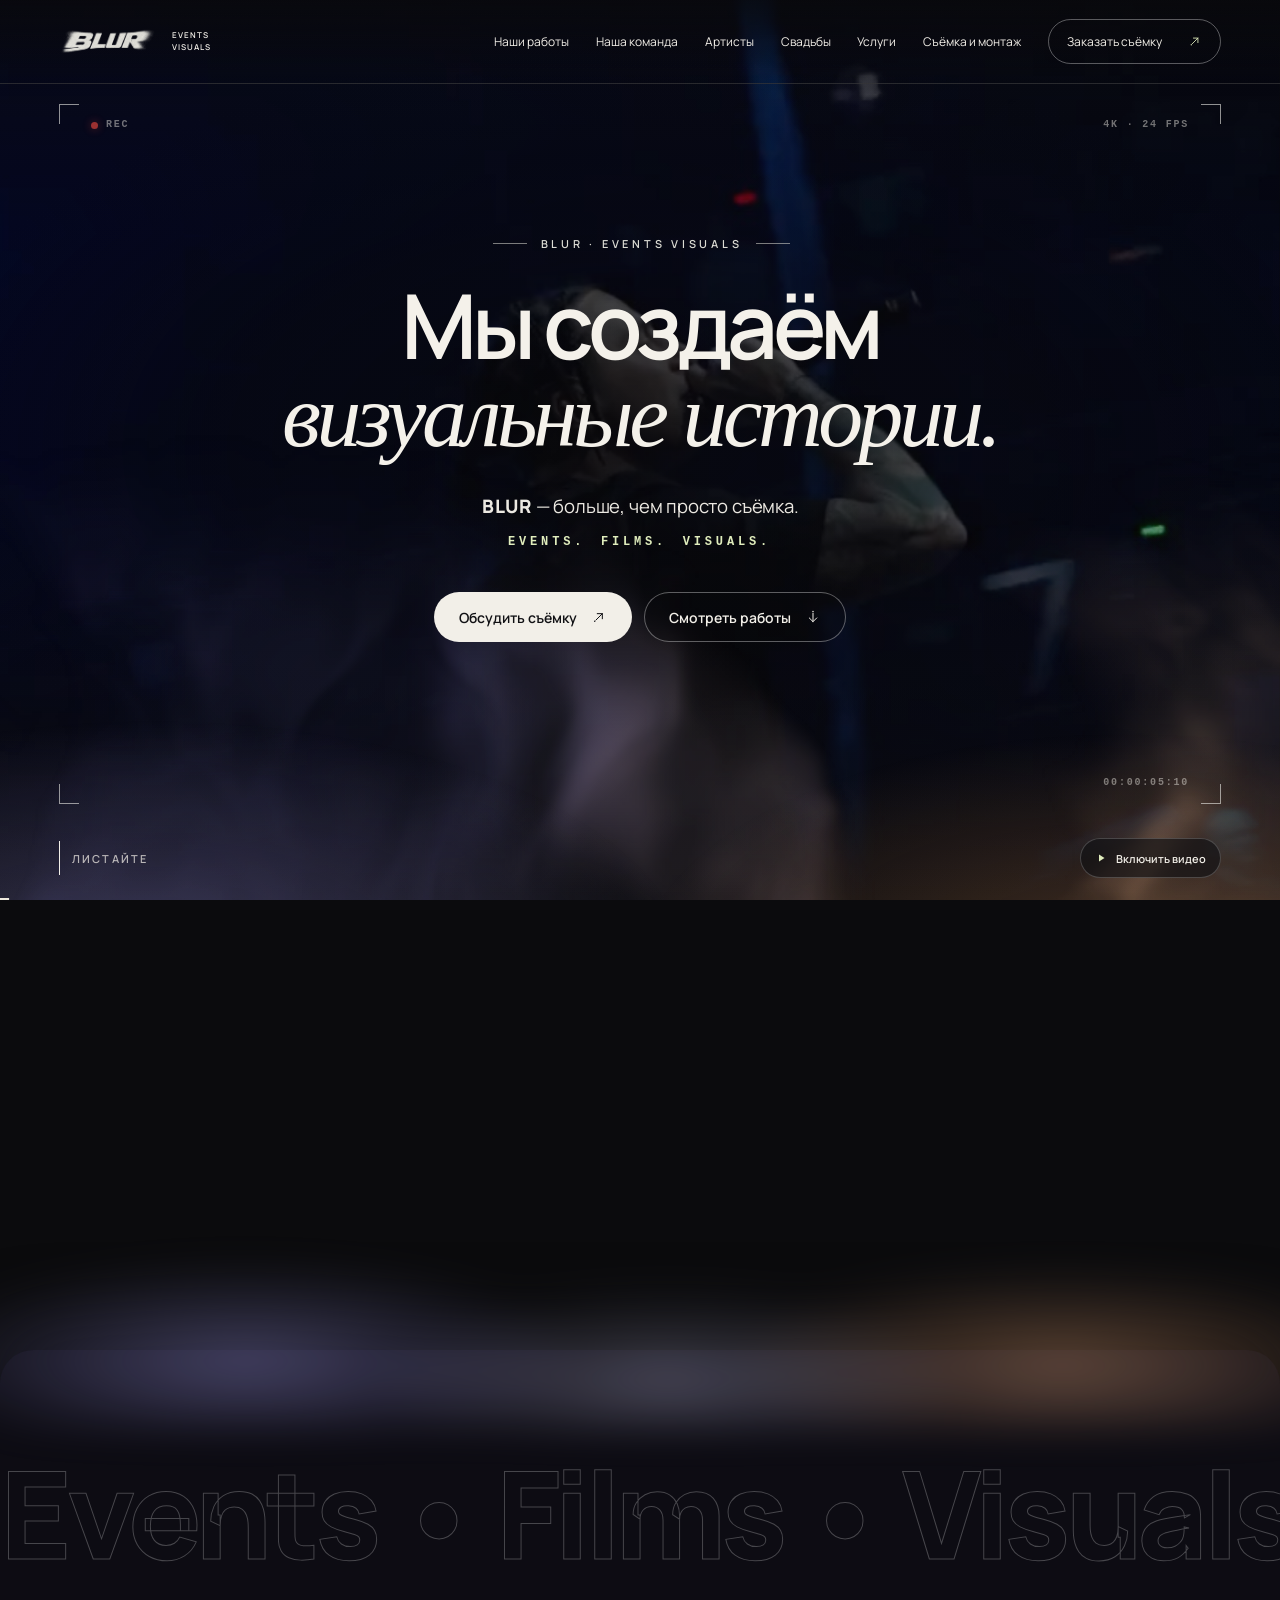
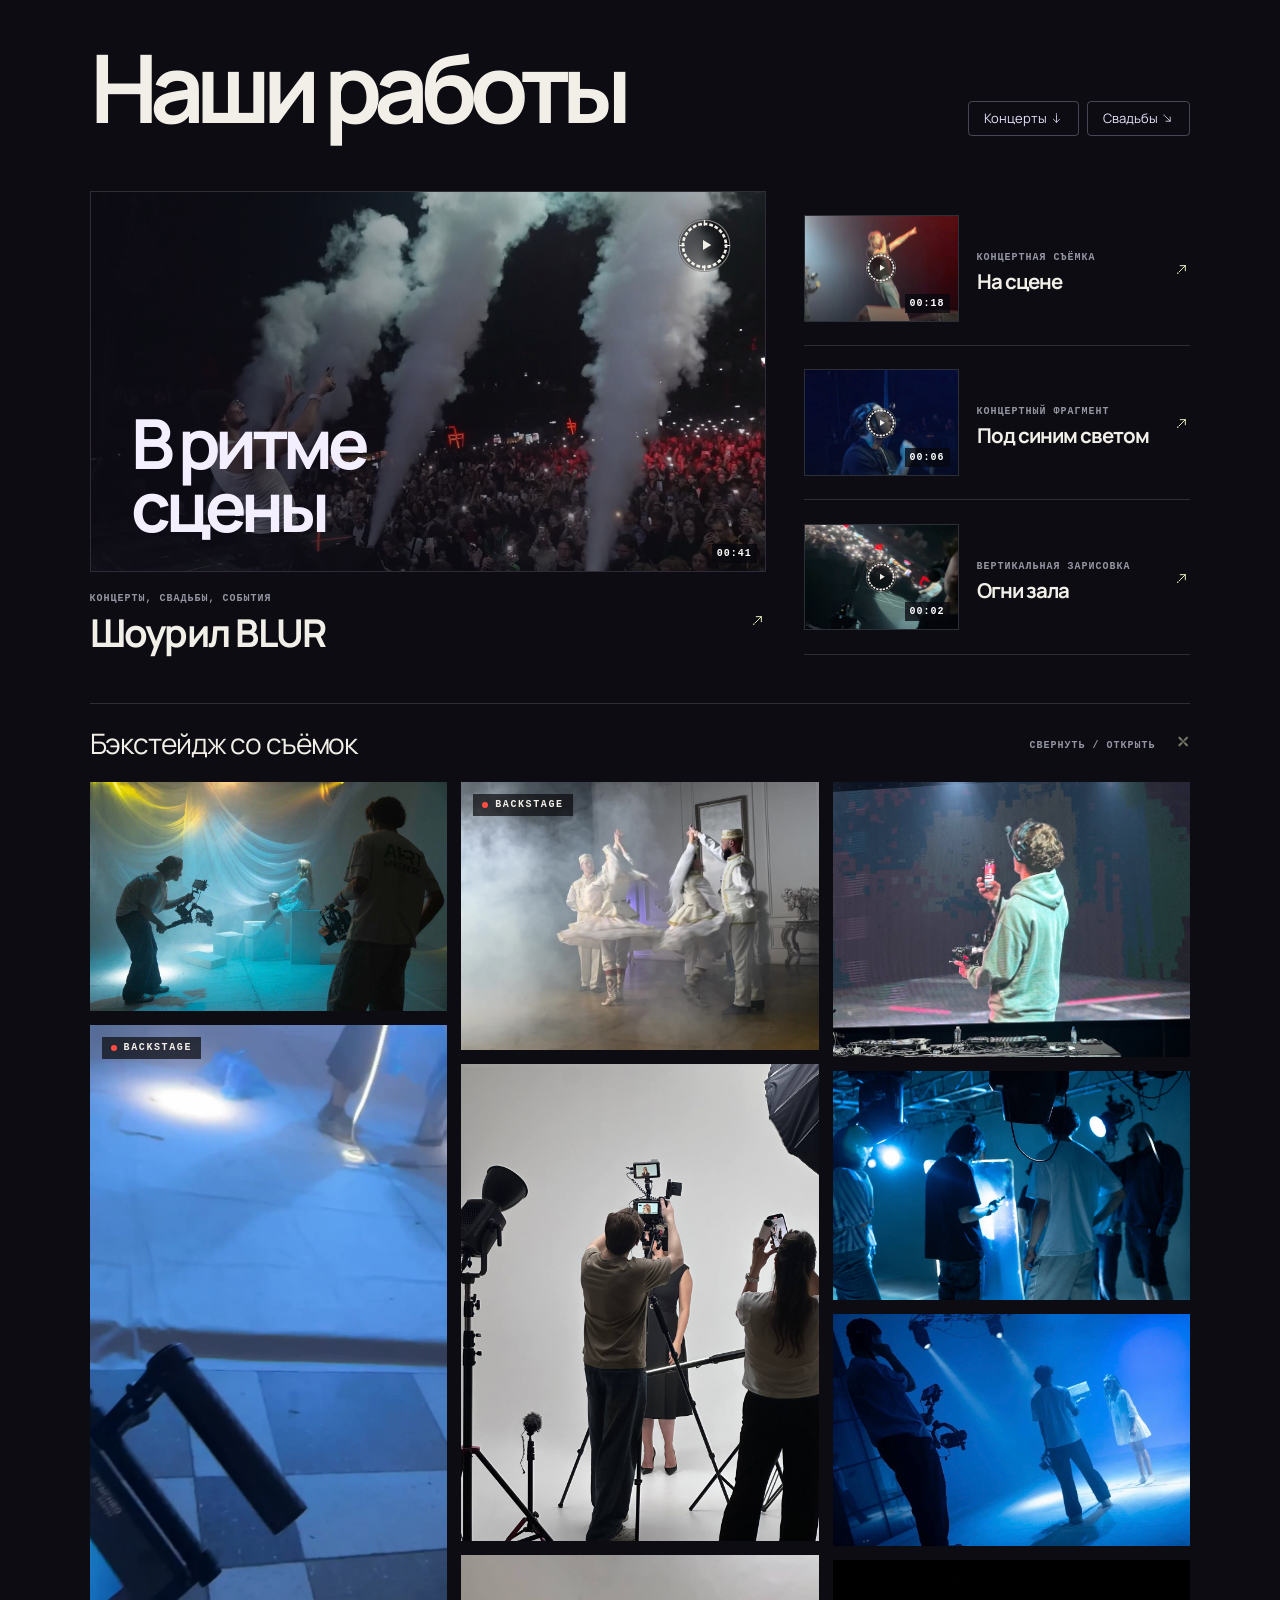
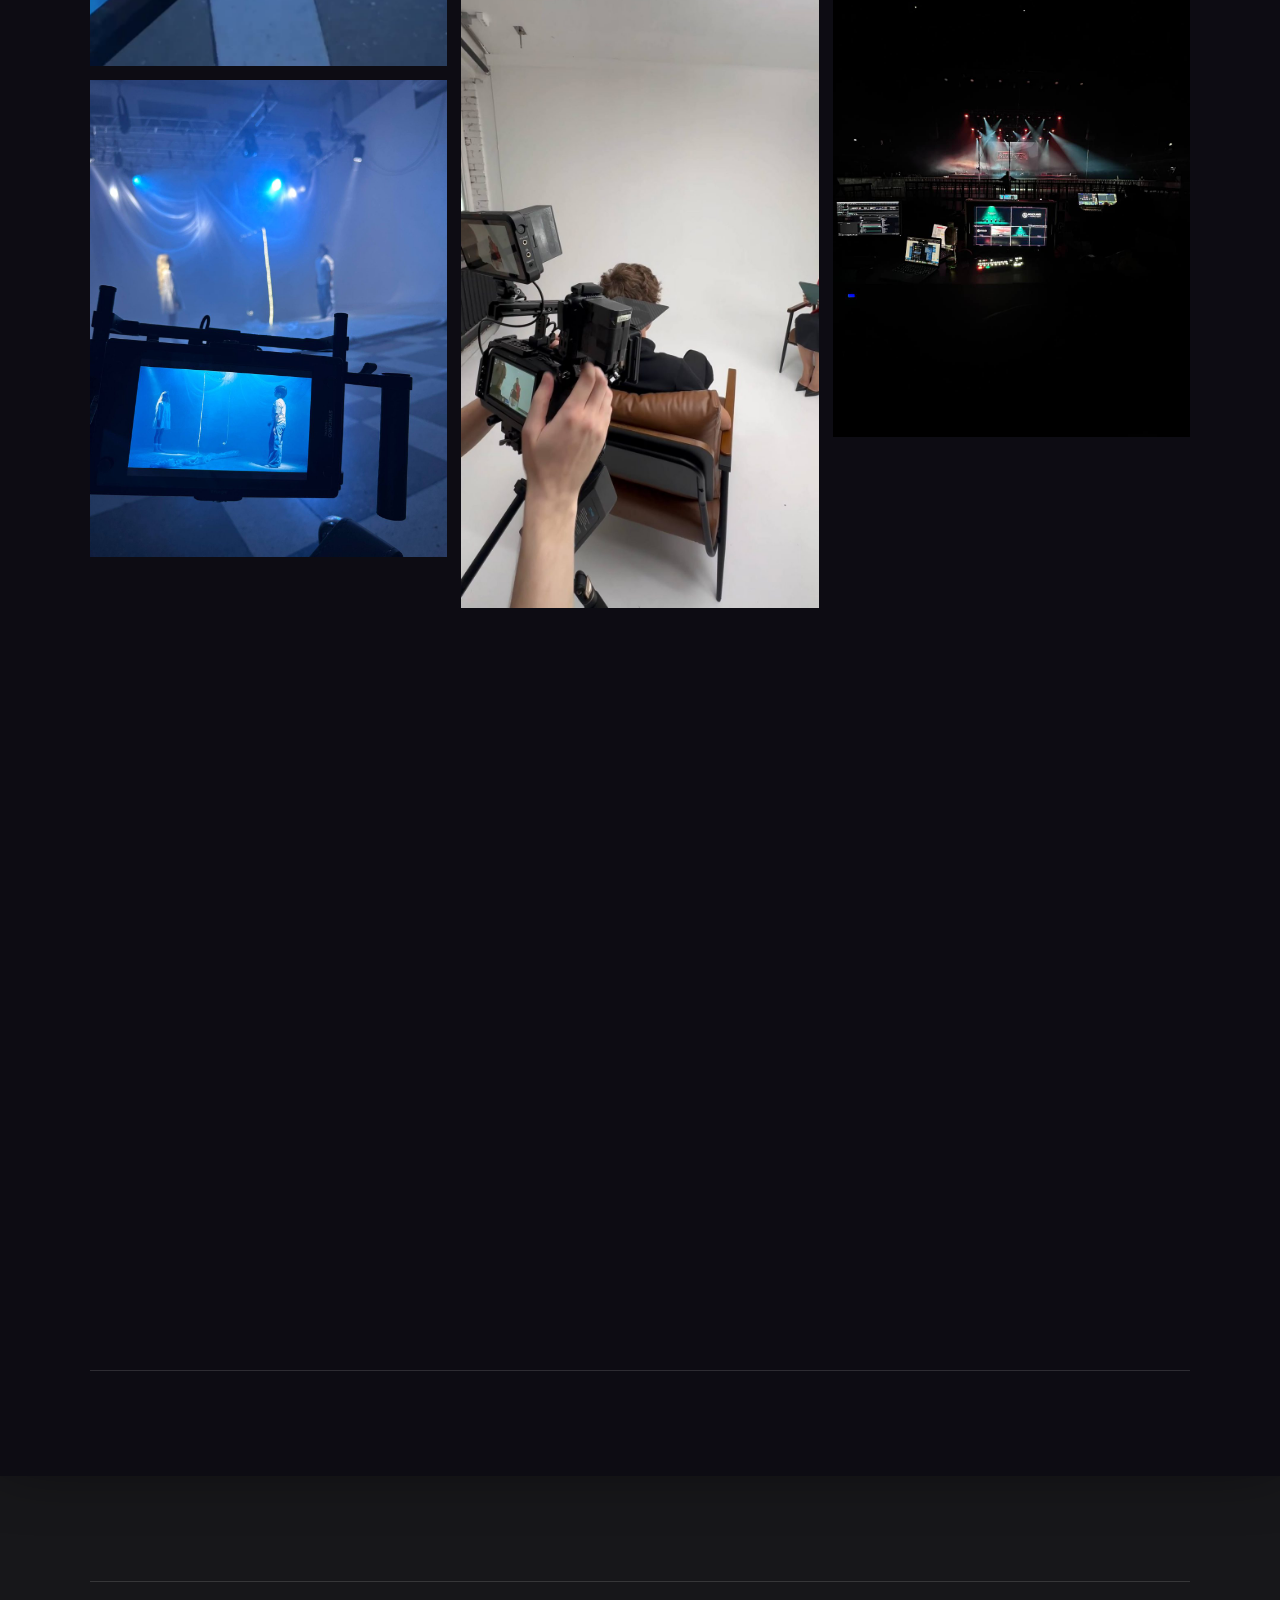
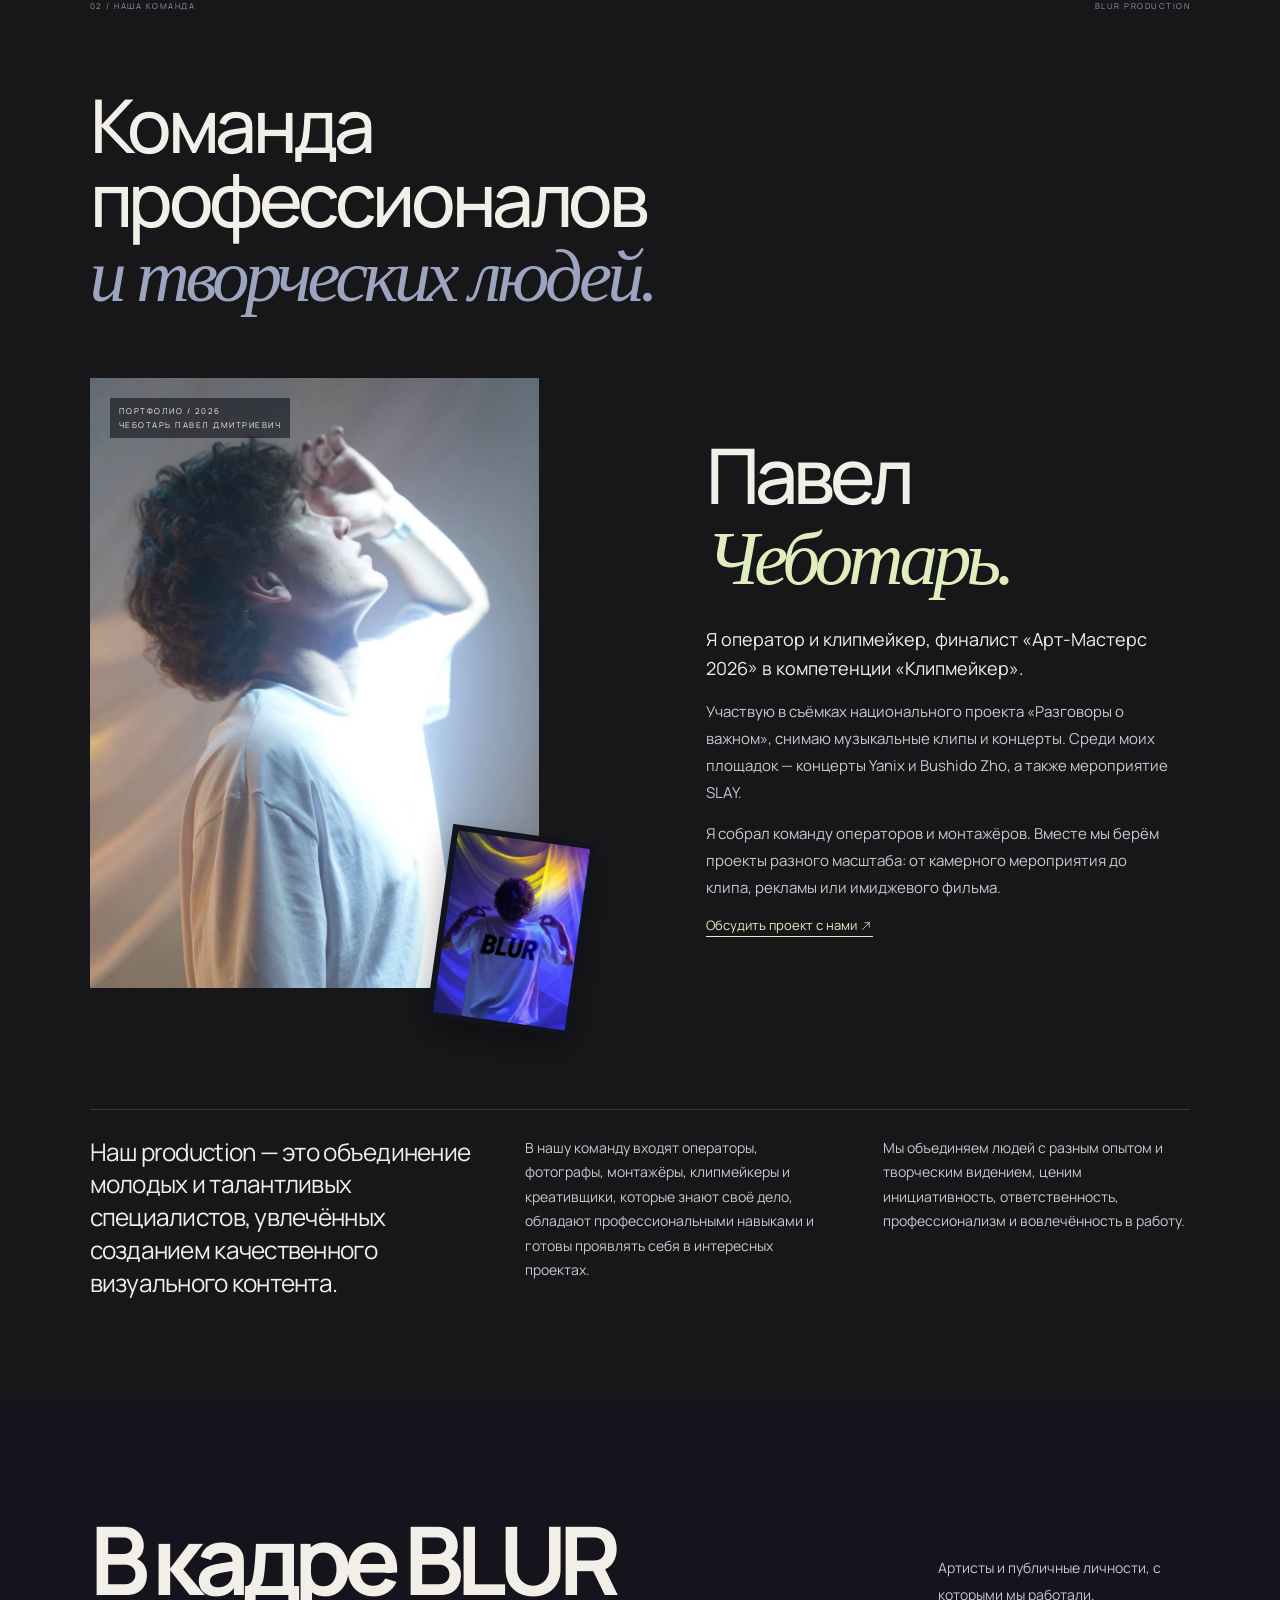
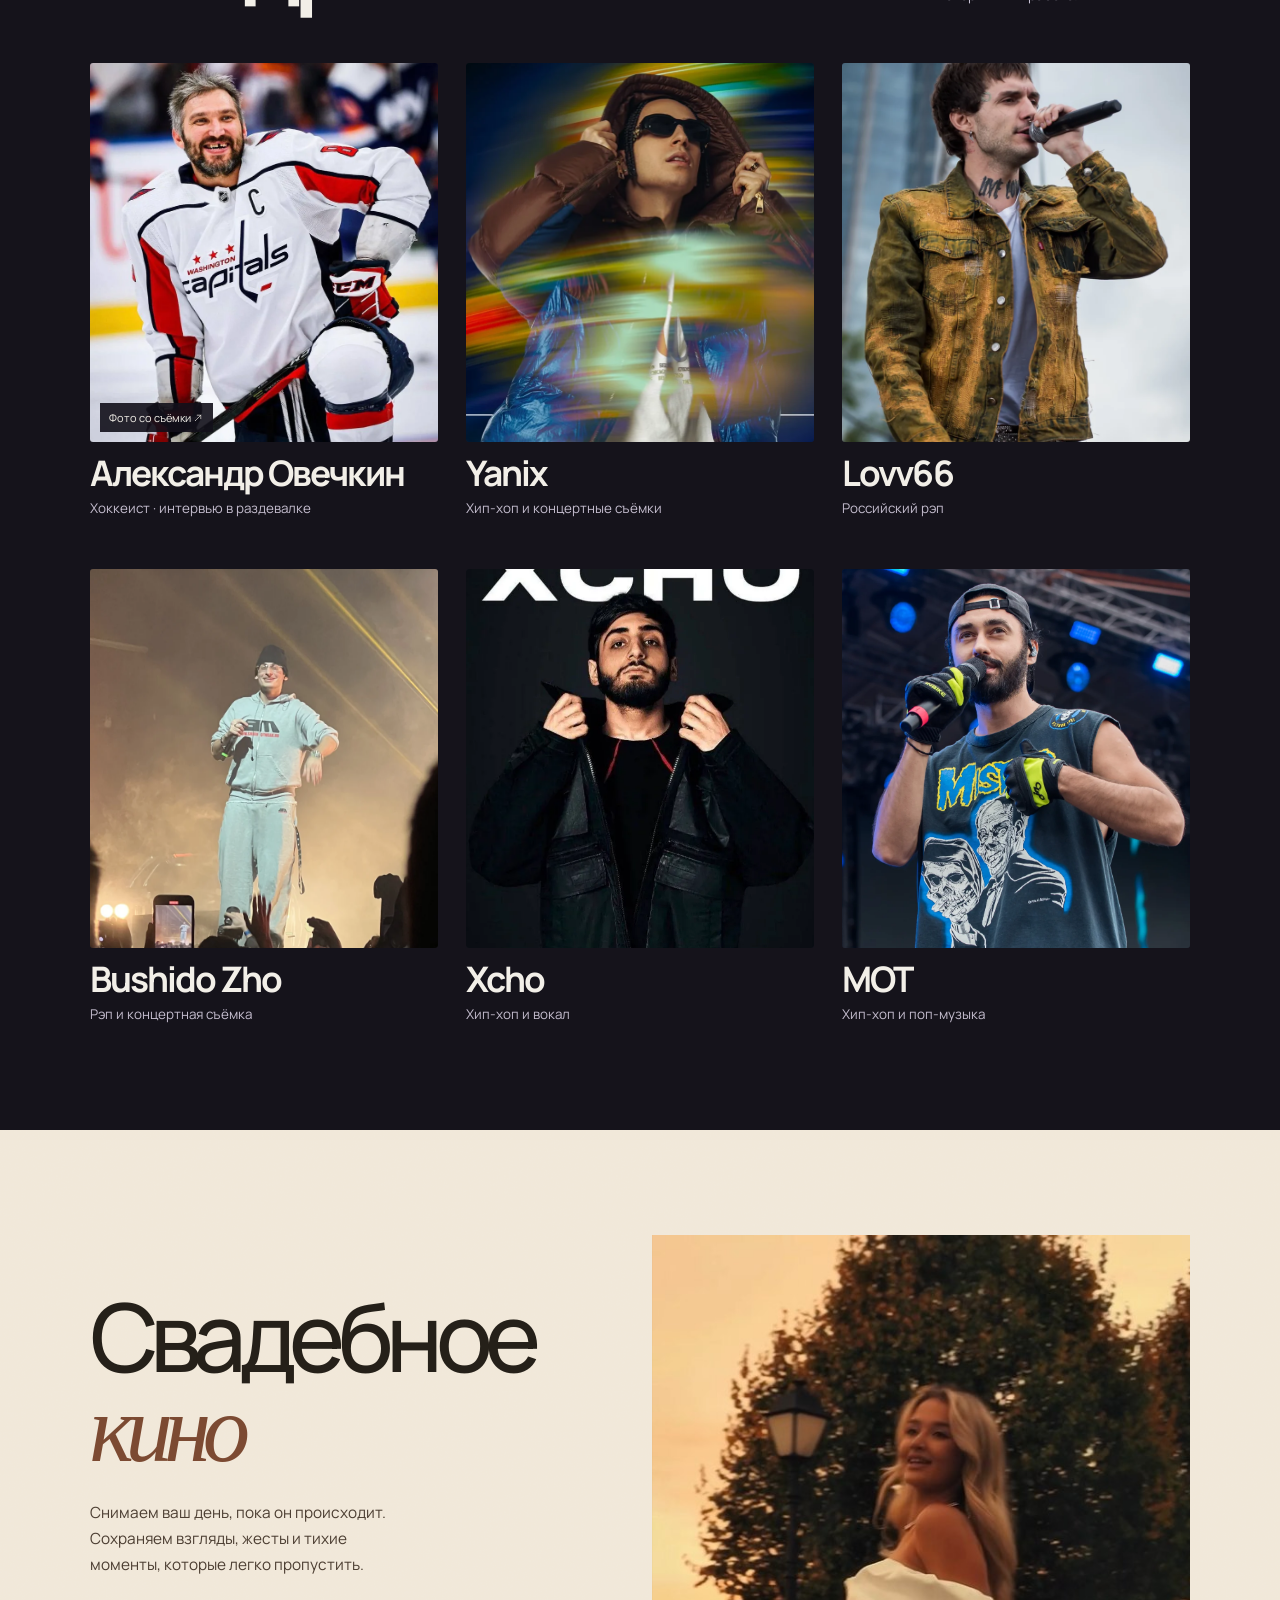
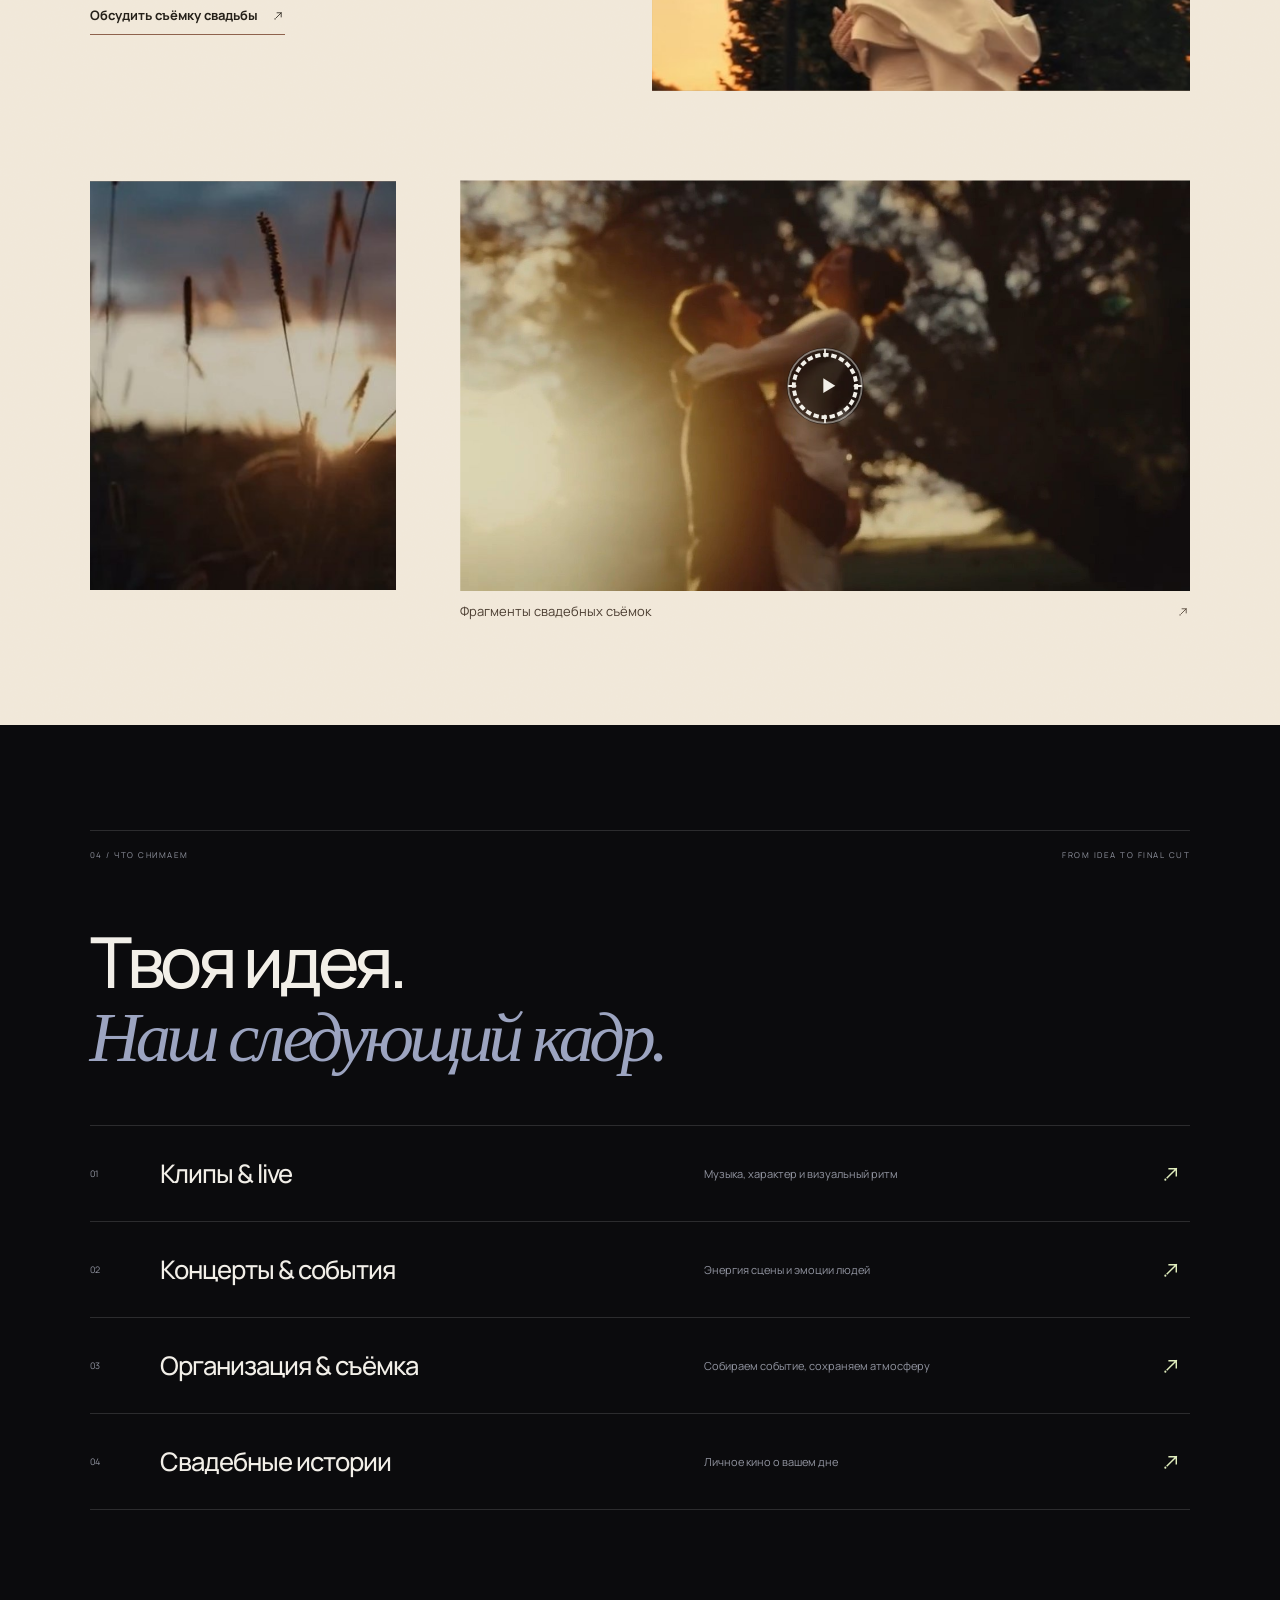
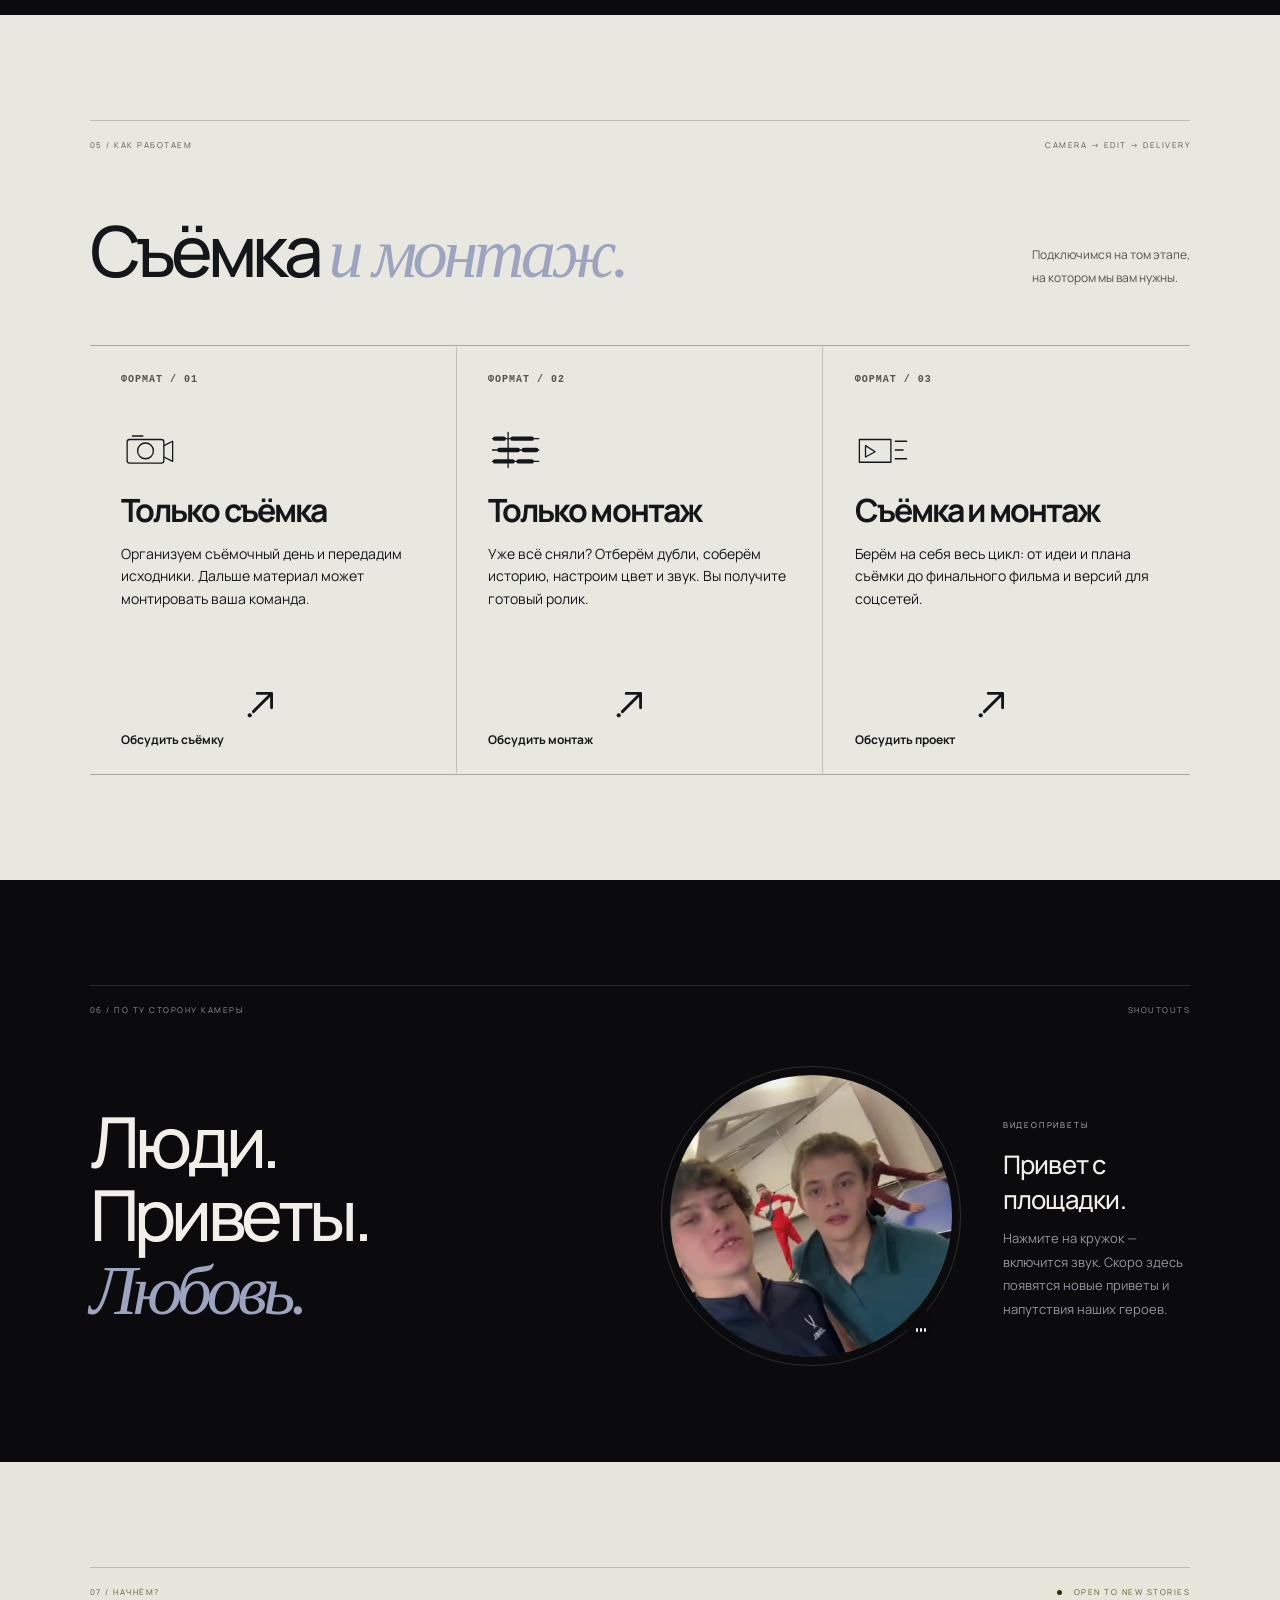
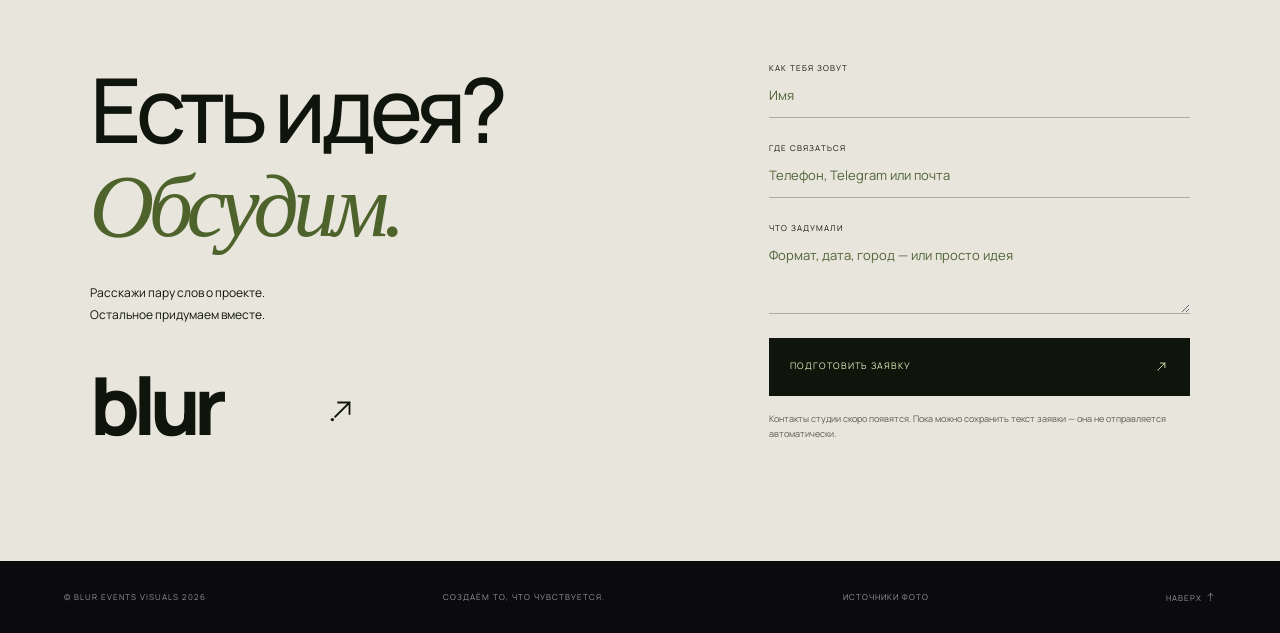
==== commit 9488ae70: "Наша команда, бэкстейдж со съёмок, видеопривет-кружок, новые фото артистов, фирменные иконки Co-Auth" ====
--- a/index.html
+++ b/index.html
@@ -1,7 +1,20 @@
 <!doctype html>
 <html lang="ru"><head><meta charset="utf-8"><meta name="viewport" content="width=device-width,initial-scale=1"><meta name="theme-color" content="#090b12"><meta name="description" content="BLUR Events Visuals — мы создаём визуальные истории. Концерты, клипы, события и свадебные фильмы. Events. Films. Visuals."><title>BLUR — в центре событий</title><link rel="icon" href="data:image/svg+xml,%3Csvg xmlns='http://www.w3.org/2000/svg' viewBox='0 0 80 80'%3E%3Crect width='80' height='80' rx='18' fill='%23090b12'/%3E%3Ctext x='17' y='60' fill='%23c8fd56' font-family='Arial' font-weight='900' font-size='56'%3Eb%3C/text%3E%3C/svg%3E"><link rel="stylesheet" href="site.css"><script defer src="site.js"></script></head>
 <body>
-<header class="header"><a href="#home" class="logo" aria-label="BLUR — главная"><img class="wordmark" src="assets/editorial/blur-mark.png" alt=""><span>EVENTS<br>VISUALS</span></a><nav id="navigation"><a href="#projects">Наши работы</a><a href="#pasha">Портфолио Павла</a><a href="#artists">Артисты</a><a href="#weddings">Свадьбы</a><a href="#services">Услуги</a><a href="#formats">Съёмка и монтаж</a><a class="nav-cta" href="#contact">Заказать съёмку <b>↗</b></a></nav><button class="menu-button" aria-expanded="false" aria-controls="navigation" aria-label="Открыть меню"><span></span><span></span></button></header>
+<svg class="icon-sprite" width="0" height="0" aria-hidden="true" focusable="false"><defs>
+<symbol id="i-ne" viewBox="0 0 24 24"><path d="M7.5 16.5 17 7M9.5 7H17v7.5"/><circle cx="5.6" cy="18.4" r="1.1" fill="currentColor" stroke="none"/></symbol>
+<symbol id="i-se" viewBox="0 0 24 24"><path d="M7.5 7.5 17 17M17 9.5V17H9.5"/><circle cx="5.6" cy="5.6" r="1.1" fill="currentColor" stroke="none"/></symbol>
+<symbol id="i-down" viewBox="0 0 24 24"><path d="M12 6.5V19M6.5 13.5 12 19l5.5-5.5"/><circle cx="12" cy="3.6" r="1.1" fill="currentColor" stroke="none"/></symbol>
+<symbol id="i-up" viewBox="0 0 24 24"><path d="M12 17.5V5M6.5 10.5 12 5l5.5 5.5"/><circle cx="12" cy="20.4" r="1.1" fill="currentColor" stroke="none"/></symbol>
+<symbol id="i-left" viewBox="0 0 24 24"><path d="M17.5 12H5M10.5 6.5 5 12l5.5 5.5"/><circle cx="20.4" cy="12" r="1.1" fill="currentColor" stroke="none"/></symbol>
+<symbol id="i-right" viewBox="0 0 24 24"><path d="M6.5 12H19M13.5 6.5 19 12l-5.5 5.5"/><circle cx="3.6" cy="12" r="1.1" fill="currentColor" stroke="none"/></symbol>
+<symbol id="i-close" viewBox="0 0 24 24"><path d="m8.5 8.5 7 7m0-7-7 7M3 7.5V3h4.5M16.5 3H21v4.5M21 16.5V21h-4.5M7.5 21H3v-4.5"/></symbol>
+<symbol id="i-plus" viewBox="0 0 24 24"><path d="M12 3.5v5.5M12 15v5.5M3.5 12H9M15 12h5.5"/><circle cx="12" cy="12" r="1.2" fill="currentColor" stroke="none"/></symbol>
+<symbol id="i-pause" viewBox="0 0 24 24"><rect x="7.2" y="5.5" width="2.3" height="13" fill="currentColor" stroke="none"/><rect x="14.5" y="5.5" width="2.3" height="13" fill="currentColor" stroke="none"/></symbol>
+<symbol id="i-play" viewBox="0 0 24 24"><path d="M8 5.2v13.6L19 12z" fill="currentColor" stroke="none"/></symbol>
+<symbol id="i-ring" viewBox="0 0 48 48"><circle cx="24" cy="24" r="23" opacity=".45"/><circle cx="24" cy="24" r="19.5" stroke-dasharray="1 4.1" stroke-width="2.4"/><path d="M24 1.5v4M46.5 24h-4M24 46.5v-4M1.5 24h4"/></symbol>
+</defs></svg>
+<header class="header"><a href="#home" class="logo" aria-label="BLUR — главная"><img class="wordmark" src="assets/editorial/blur-mark.png" alt=""><span>EVENTS<br>VISUALS</span></a><nav id="navigation"><a href="#projects">Наши работы</a><a href="#team">Наша команда</a><a href="#artists">Артисты</a><a href="#weddings">Свадьбы</a><a href="#services">Услуги</a><a href="#formats">Съёмка и монтаж</a><a class="nav-cta" href="#contact">Заказать съёмку <b><svg class="i i-ne" aria-hidden="true" focusable="false"><use href="#i-ne"/></svg></b></a></nav><button class="menu-button" aria-expanded="false" aria-controls="navigation" aria-label="Открыть меню"><span></span><span></span></button></header>
 <main>
 <section class="hero-scroll" id="home" aria-labelledby="hero-title">
   <div class="hero-sticky">
@@ -19,29 +32,33 @@
       <p class="hero-sub fx" style="--d:.62s"><b>BLUR</b> — больше, чем просто съёмка.</p>
       <p class="hero-tags fx" style="--d:.78s"><span>Events.</span><span>Films.</span><span>Visuals.</span></p>
       <div class="hero-actions fx" style="--d:.95s">
-        <a class="hero-work-link" href="#contact">Обсудить съёмку <span aria-hidden="true">&#8599;&#65038;</span></a>
-        <a class="hero-ghost" href="#projects">Смотреть работы <span aria-hidden="true">↓</span></a>
+        <a class="hero-work-link" href="#contact">Обсудить съёмку <span aria-hidden="true"><svg class="i i-ne" aria-hidden="true" focusable="false"><use href="#i-ne"/></svg></span></a>
+        <a class="hero-ghost" href="#projects">Смотреть работы <span aria-hidden="true"><svg class="i i-down" aria-hidden="true" focusable="false"><use href="#i-down"/></svg></span></a>
       </div>
     </div>
     <div class="hero-footer">
       <a class="scroll-cue" href="#projects"><i aria-hidden="true"></i>Листайте</a>
-      <button id="motion-toggle" type="button"><span aria-hidden="true">Ⅱ</span> Пауза</button>
+      <button id="motion-toggle" type="button"><svg class="i i-pause" aria-hidden="true" focusable="false"><use href="#i-pause"/></svg> Пауза</button>
     </div>
     <div class="hero-timeline" aria-hidden="true"><span></span></div>
   </div>
 </section>
 <section class="section works" id="projects"><div class="works-marquee" aria-hidden="true"><div><span>Events • Films • Visuals • </span><span>Events • Films • Visuals • </span><span>Events • Films • Visuals • </span><span>Events • Films • Visuals • </span></div></div><div class="section-heading live-heading" data-live-cut>
     <h2 class="signal-type" data-signal="Наши работы">Наши работы</h2>
-    <div class="chapter-links"><a href="#live-films">Концерты ↓</a><a href="#weddings">Свадьбы ↘</a></div>
+    <div class="chapter-links"><a href="#live-films">Концерты <svg class="i i-down" aria-hidden="true" focusable="false"><use href="#i-down"/></svg></a><a href="#weddings">Свадьбы <svg class="i i-se" aria-hidden="true" focusable="false"><use href="#i-se"/></svg></a></div>
   </div><!--works:start-->
 <div class="film-grid live-grid" id="live-films">
-<a class="film film-1 live-feature" data-live-cut href="assets/films/blur-showreel.mp4" data-film="Шоурил BLUR" aria-label="Смотреть: Шоурил BLUR, 00:41"><div class="film-image"><img src="assets/films/live-cover.jpg" alt="" loading="lazy"><span class="live-frame-title" aria-hidden="true">В ритме<br>сцены</span><span class="film-play" aria-hidden="true">▶</span><time>00:41</time></div><div class="film-caption"><div><small>Концерты, свадьбы, события</small><h3>Шоурил BLUR</h3></div><span aria-hidden="true">&#8599;&#65038;</span></div></a>
-<a class="film film-2" href="assets/films/take-02.mp4" data-film="На сцене" aria-label="Смотреть: На сцене, 00:18"><div class="film-image"><img src="assets/films/shot-2.jpg" alt="" loading="lazy"><video class="film-preview" muted loop playsinline preload="none" data-preview="assets/films/take-02.mp4" aria-hidden="true"></video><span class="film-play" aria-hidden="true">▶</span><time>00:18</time></div><div class="film-caption"><div><small>Концертная съёмка</small><h3>На сцене</h3></div><span aria-hidden="true">&#8599;&#65038;</span></div></a>
-<a class="film film-3" href="assets/films/take-04.mp4" data-film="Под синим светом" aria-label="Смотреть: Под синим светом, 00:06"><div class="film-image"><img src="assets/films/shot-4.jpg" alt="" loading="lazy"><video class="film-preview" muted loop playsinline preload="none" data-preview="assets/films/take-04.mp4" aria-hidden="true"></video><span class="film-play" aria-hidden="true">▶</span><time>00:06</time></div><div class="film-caption"><div><small>Концертный фрагмент</small><h3>Под синим светом</h3></div><span aria-hidden="true">&#8599;&#65038;</span></div></a>
-<a class="film film-4" href="assets/films/take-01.mp4" data-film="Огни зала" aria-label="Смотреть: Огни зала, 00:02"><div class="film-image"><img src="assets/films/shot-1.jpg" alt="" loading="lazy"><video class="film-preview" muted loop playsinline preload="none" data-preview="assets/films/take-01.mp4" aria-hidden="true"></video><span class="film-play" aria-hidden="true">▶</span><time>00:02</time></div><div class="film-caption"><div><small>Вертикальная зарисовка</small><h3>Огни зала</h3></div><span aria-hidden="true">&#8599;&#65038;</span></div></a>
+<a class="film film-1 live-feature" data-live-cut href="assets/films/blur-showreel.mp4" data-film="Шоурил BLUR" aria-label="Смотреть: Шоурил BLUR, 00:41"><div class="film-image"><img src="assets/films/live-cover.jpg" alt="" loading="lazy"><span class="live-frame-title" aria-hidden="true">В ритме<br>сцены</span><span class="film-play lens" aria-hidden="true"><svg class="i i-ring ring" aria-hidden="true" focusable="false"><use href="#i-ring"/></svg><svg class="i i-play tri" aria-hidden="true" focusable="false"><use href="#i-play"/></svg></span><time>00:41</time></div><div class="film-caption"><div><small>Концерты, свадьбы, события</small><h3>Шоурил BLUR</h3></div><span aria-hidden="true"><svg class="i i-ne" aria-hidden="true" focusable="false"><use href="#i-ne"/></svg></span></div></a>
+<a class="film film-2" href="assets/films/take-02.mp4" data-film="На сцене" aria-label="Смотреть: На сцене, 00:18"><div class="film-image"><img src="assets/films/shot-2.jpg" alt="" loading="lazy"><video class="film-preview" muted loop playsinline preload="none" data-preview="assets/films/take-02.mp4" aria-hidden="true"></video><span class="film-play lens" aria-hidden="true"><svg class="i i-ring ring" aria-hidden="true" focusable="false"><use href="#i-ring"/></svg><svg class="i i-play tri" aria-hidden="true" focusable="false"><use href="#i-play"/></svg></span><time>00:18</time></div><div class="film-caption"><div><small>Концертная съёмка</small><h3>На сцене</h3></div><span aria-hidden="true"><svg class="i i-ne" aria-hidden="true" focusable="false"><use href="#i-ne"/></svg></span></div></a>
+<a class="film film-3" href="assets/films/take-04.mp4" data-film="Под синим светом" aria-label="Смотреть: Под синим светом, 00:06"><div class="film-image"><img src="assets/films/shot-4.jpg" alt="" loading="lazy"><video class="film-preview" muted loop playsinline preload="none" data-preview="assets/films/take-04.mp4" aria-hidden="true"></video><span class="film-play lens" aria-hidden="true"><svg class="i i-ring ring" aria-hidden="true" focusable="false"><use href="#i-ring"/></svg><svg class="i i-play tri" aria-hidden="true" focusable="false"><use href="#i-play"/></svg></span><time>00:06</time></div><div class="film-caption"><div><small>Концертный фрагмент</small><h3>Под синим светом</h3></div><span aria-hidden="true"><svg class="i i-ne" aria-hidden="true" focusable="false"><use href="#i-ne"/></svg></span></div></a>
+<a class="film film-4" href="assets/films/take-01.mp4" data-film="Огни зала" aria-label="Смотреть: Огни зала, 00:02"><div class="film-image"><img src="assets/films/shot-1.jpg" alt="" loading="lazy"><video class="film-preview" muted loop playsinline preload="none" data-preview="assets/films/take-01.mp4" aria-hidden="true"></video><span class="film-play lens" aria-hidden="true"><svg class="i i-ring ring" aria-hidden="true" focusable="false"><use href="#i-ring"/></svg><svg class="i i-play tri" aria-hidden="true" focusable="false"><use href="#i-play"/></svg></span><time>00:02</time></div><div class="film-caption"><div><small>Вертикальная зарисовка</small><h3>Огни зала</h3></div><span aria-hidden="true"><svg class="i i-ne" aria-hidden="true" focusable="false"><use href="#i-ne"/></svg></span></div></a>
 </div>
-<!--works:end--><details class="photo-archive"><summary><span>Фото с площадок</span><small>СМОТРЕТЬ <b>＋</b></small></summary><div class="project-grid photo-grid"><button class="project project-wide reveal" data-gallery="film-set" aria-label="Открыть фотографии съёмки клипа"><div class="project-media"><img src="assets/film-set.jpg" alt="Паша с камерой на площадке музыкального клипа" loading="lazy"><span class="project-open">↗</span><span class="media-label">01 / MUSIC VIDEO</span></div><div class="project-caption"><h3>Между светом и музыкой</h3><span>КЛИПЫ · BACKSTAGE</span></div></button><button class="project project-offset reveal" data-gallery="live-stage" aria-label="Открыть фотографии концертных съёмок"><div class="project-media tall"><img src="assets/live-stage.jpg" alt="Мультикамерная съёмка концерта" loading="lazy"><span class="project-open">↗</span><span class="media-label">02 / LIVE</span></div><div class="project-caption"><h3>По ту сторону сцены</h3><span>КОНЦЕРТЫ · LIVE</span></div></button><button class="project project-offset reveal" data-gallery="live-screen" aria-label="Открыть фотографии из-за кулис"><div class="project-media"><img src="assets/editorial/stage-feed.jpg" alt="Павел на большом экране сцены" loading="lazy"><span class="project-open">↗</span><span class="media-label">04 / ON SET</span></div><div class="project-caption"><h3>За кулисами</h3><span>СОБЫТИЯ · ЛЮДИ</span></div></button></div></details></section>
-<section class="about section" id="pasha"><div class="section-top"><span>02 / ПОРТФОЛИО ПАВЛА</span><span>DIRECTOR OF PHOTOGRAPHY</span></div><div class="about-grid"><div class="portrait"><img src="assets/pasha-portrait.jpg" alt="Павел в свете софита" loading="lazy"><span>ПОРТФОЛИО / 2026<br>ЧЕБОТАРЬ ПАВЕЛ ДМИТРИЕВИЧ</span><img class="portrait-stamp" src="assets/blur-shirt.jpg" alt="Павел на площадке BLUR" loading="lazy"></div><div class="about-copy"><p class="eyebrow">ЧЕЛОВЕК ЗА КАМЕРОЙ</p><h2>Павел<br><em>Чеботарь.</em></h2><p class="about-lead">Я оператор и клипмейкер, финалист «Арт-Мастерс 2026» в компетенции «Клипмейкер».</p><p>Участвую в съёмках национального проекта «Разговоры о важном», снимаю музыкальные клипы и концерты. Среди моих площадок — концерты Yanix и Bushido Zho, а также мероприятие SLAY.</p><p>Я собрал команду операторов и монтажёров. Вместе мы берём проекты разного масштаба: от камерного мероприятия до клипа, рекламы или имиджевого фильма.</p><a class="folio-link" href="#contact">Обсудить проект с Павлом ↗</a></div></div></section>
+<!--works:end--><details class="photo-archive" open><summary><span>Бэкстейдж со съёмок</span><small>СВЕРНУТЬ / ОТКРЫТЬ <b><svg class="i i-plus" aria-hidden="true" focusable="false"><use href="#i-plus"/></svg></b></small></summary><div class="bs-grid"><button class="bs-tile" type="button" data-gallery="backstage" data-index="0" aria-label="Открыть фото: Операторы снимают героиню среди светлых тканей"><span class="bs-frame"><img src="assets/backstage/set-veil.jpg" alt="Операторы снимают героиню среди светлых тканей" loading="lazy"><span class="project-open"><svg class="i i-ne" aria-hidden="true" focusable="false"><use href="#i-ne"/></svg></span></span></button><a class="bs-tile is-video" href="assets/backstage/monitor-set.mp4" data-film="Бэкстейдж: синий павильон" aria-label="Смотреть: Бэкстейдж: синий павильон"><span class="bs-frame"><img src="assets/backstage/monitor-set.jpg" alt="" loading="lazy"><video muted loop playsinline preload="none" data-loop="assets/backstage/monitor-set.mp4" aria-hidden="true"></video><span class="bs-badge"><b></b>BACKSTAGE</span></span></a><button class="bs-tile" type="button" data-gallery="backstage" data-index="1" aria-label="Открыть фото: Кадр на мониторе во время съёмки клипа в синем свете"><span class="bs-frame"><img src="assets/backstage/monitor-blue.jpg" alt="Кадр на мониторе во время съёмки клипа в синем свете" loading="lazy"><span class="project-open"><svg class="i i-ne" aria-hidden="true" focusable="false"><use href="#i-ne"/></svg></span></span></button><button class="bs-tile" type="button" data-gallery="backstage" data-index="2" aria-label="Открыть фото: Герой клипа под сценическим светом"><span class="bs-frame"><img src="assets/backstage/stage-light.jpg" alt="Герой клипа под сценическим светом" loading="lazy"><span class="project-open"><svg class="i i-ne" aria-hidden="true" focusable="false"><use href="#i-ne"/></svg></span></span></button><button class="bs-tile" type="button" data-gallery="backstage" data-index="3" aria-label="Открыть фото: Команда на площадке, чёрно-белый кадр"><span class="bs-frame"><img src="assets/backstage/team-bw.jpg" alt="Команда на площадке, чёрно-белый кадр" loading="lazy"><span class="project-open"><svg class="i i-ne" aria-hidden="true" focusable="false"><use href="#i-ne"/></svg></span></span></button><button class="bs-tile" type="button" data-gallery="backstage" data-index="4" aria-label="Открыть фото: Съёмка клипа в синем павильоне"><span class="bs-frame"><img src="assets/backstage/set-blue.jpg" alt="Съёмка клипа в синем павильоне" loading="lazy"><span class="project-open"><svg class="i i-ne" aria-hidden="true" focusable="false"><use href="#i-ne"/></svg></span></span></button><a class="bs-tile is-video" href="assets/backstage/smoke-dance.mp4" data-film="Бэкстейдж: танец в дыму" aria-label="Смотреть: Бэкстейдж: танец в дыму"><span class="bs-frame"><img src="assets/backstage/smoke-dance.jpg" alt="" loading="lazy"><video muted loop playsinline preload="none" data-loop="assets/backstage/smoke-dance.mp4" aria-hidden="true"></video><span class="bs-badge"><b></b>BACKSTAGE</span></span></a><button class="bs-tile" type="button" data-gallery="backstage" data-index="5" aria-label="Открыть фото: Съёмка интервью в белой студии"><span class="bs-frame"><img src="assets/backstage/studio-interview.jpg" alt="Съёмка интервью в белой студии" loading="lazy"><span class="project-open"><svg class="i i-ne" aria-hidden="true" focusable="false"><use href="#i-ne"/></svg></span></span></button><button class="bs-tile" type="button" data-gallery="backstage" data-index="6" aria-label="Открыть фото: Оператор настраивает камеру перед интервью"><span class="bs-frame"><img src="assets/backstage/studio-hands.jpg" alt="Оператор настраивает камеру перед интервью" loading="lazy"><span class="project-open"><svg class="i i-ne" aria-hidden="true" focusable="false"><use href="#i-ne"/></svg></span></span></button><button class="bs-tile" type="button" data-gallery="backstage" data-index="7" aria-label="Открыть фото: Паша с камерой на площадке музыкального клипа"><span class="bs-frame"><img src="assets/film-set.jpg" alt="Паша с камерой на площадке музыкального клипа" loading="lazy"><span class="project-open"><svg class="i i-ne" aria-hidden="true" focusable="false"><use href="#i-ne"/></svg></span></span></button><button class="bs-tile" type="button" data-gallery="backstage" data-index="8" aria-label="Открыть фото: Мультикамерная съёмка концерта"><span class="bs-frame"><img src="assets/live-stage.jpg" alt="Мультикамерная съёмка концерта" loading="lazy"><span class="project-open"><svg class="i i-ne" aria-hidden="true" focusable="false"><use href="#i-ne"/></svg></span></span></button><button class="bs-tile" type="button" data-gallery="backstage" data-index="9" aria-label="Открыть фото: Павел на большом экране сцены"><span class="bs-frame"><img src="assets/editorial/stage-feed.jpg" alt="Павел на большом экране сцены" loading="lazy"><span class="project-open"><svg class="i i-ne" aria-hidden="true" focusable="false"><use href="#i-ne"/></svg></span></span></button><button class="bs-tile" type="button" data-gallery="backstage" data-index="10" aria-label="Открыть фото: Площадка клипа в синем свете"><span class="bs-frame"><img src="assets/backstage-blue.jpg" alt="Площадка клипа в синем свете" loading="lazy"><span class="project-open"><svg class="i i-ne" aria-hidden="true" focusable="false"><use href="#i-ne"/></svg></span></span></button><button class="bs-tile" type="button" data-gallery="backstage" data-index="11" aria-label="Открыть фото: Работа с камерой на съёмке"><span class="bs-frame"><img src="assets/camera-work.jpg" alt="Работа с камерой на съёмке" loading="lazy"><span class="project-open"><svg class="i i-ne" aria-hidden="true" focusable="false"><use href="#i-ne"/></svg></span></span></button><button class="bs-tile" type="button" data-gallery="backstage" data-index="12" aria-label="Открыть фото: Пульт на концерте"><span class="bs-frame"><img src="assets/live-desk.jpg" alt="Пульт на концерте" loading="lazy"><span class="project-open"><svg class="i i-ne" aria-hidden="true" focusable="false"><use href="#i-ne"/></svg></span></span></button><button class="bs-tile" type="button" data-gallery="backstage" data-index="13" aria-label="Открыть фото: Интервью за кулисами"><span class="bs-frame"><img src="assets/editorial/interview.jpg" alt="Интервью за кулисами" loading="lazy"><span class="project-open"><svg class="i i-ne" aria-hidden="true" focusable="false"><use href="#i-ne"/></svg></span></span></button></div></details></section>
+<section class="about section" id="team"><div class="section-top"><span>02 / НАША КОМАНДА</span><span>BLUR PRODUCTION</span></div>
+<h2 class="team-title">Команда профессионалов <em>и творческих людей.</em></h2>
+<div class="about-grid"><div class="portrait"><img src="assets/pasha-portrait.jpg" alt="Павел Чеботарь в свете софита" loading="lazy"><span>ПОРТФОЛИО / 2026<br>ЧЕБОТАРЬ ПАВЕЛ ДМИТРИЕВИЧ</span><img class="portrait-stamp" src="assets/blur-shirt.jpg" alt="Павел на площадке BLUR" loading="lazy"></div><div class="about-copy"><h2>Павел<br><em>Чеботарь.</em></h2><p class="about-lead">Я оператор и клипмейкер, финалист «Арт-Мастерс 2026» в компетенции «Клипмейкер».</p><p>Участвую в съёмках национального проекта «Разговоры о важном», снимаю музыкальные клипы и концерты. Среди моих площадок — концерты Yanix и Bushido Zho, а также мероприятие SLAY.</p><p>Я собрал команду операторов и монтажёров. Вместе мы берём проекты разного масштаба: от камерного мероприятия до клипа, рекламы или имиджевого фильма.</p><a class="folio-link" href="#contact">Обсудить проект с нами <svg class="i i-ne" aria-hidden="true" focusable="false"><use href="#i-ne"/></svg></a></div></div>
+<div class="team-about"><p class="team-lead">Наш production — это объединение молодых и талантливых специалистов, увлечённых созданием качественного визуального контента.</p><p>В нашу команду входят операторы, фотографы, монтажёры, клипмейкеры и креативщики, которые знают своё дело, обладают профессиональными навыками и готовы проявлять себя в интересных проектах.</p><p>Мы объединяем людей с разным опытом и творческим видением, ценим инициативность, ответственность, профессионализм и вовлечённость в работу.</p></div>
+</section>
 <section class="section artists cast" id="artists">
   <div class="section-heading" data-live-cut>
     <h2 class="signal-type" data-signal="В кадре BLUR">В кадре BLUR</h2>
@@ -49,10 +66,10 @@
   </div>
   <div class="cast-grid">
     <article class="cast-card cast-ovechkin">
-      <a class="cast-photo" href="assets/editorial/hockey-a.jpg" data-gallery="hockey"
+      <a class="cast-photo" href="assets/editorial/hockey-a.jpg" data-gallery="hockey" data-index="0"
         aria-label="Открыть фотографии со съёмки Александра Овечкина">
-        <img src="assets/editorial/hockey-a.jpg" alt="Александр Овечкин на съёмке в раздевалке" loading="lazy" decoding="async">
-        <span class="cast-gallery">Со съёмки ↗</span>
+        <img src="assets/portraits/ovechkin.webp" alt="Александр Овечкин" loading="lazy" decoding="async">
+        <span class="cast-gallery">Фото со съёмки <svg class="i i-ne" aria-hidden="true" focusable="false"><use href="#i-ne"/></svg></span>
       </a>
       <h3>Александр Овечкин</h3>
       <p>Хоккеист · интервью в раздевалке</p>
@@ -73,7 +90,7 @@
       <p>Рэп и концертная съёмка</p>
     </article>
     <article class="cast-card cast-xcho">
-      <div class="cast-photo"><img src="assets/portraits/xcho.webp" alt="Портрет Xcho" loading="lazy" decoding="async"></div>
+      <div class="cast-photo"><img src="assets/portraits/xcho-new.webp" alt="Портрет Xcho" loading="lazy" decoding="async"></div>
       <h3>Xcho</h3>
       <p>Хип-хоп и вокал</p>
     </article>
@@ -89,7 +106,7 @@
     <div class="wedding-copy" data-wedding-reveal>
       <h2>Свадебное <em>кино</em></h2>
       <p>Снимаем ваш день, пока он происходит. Сохраняем взгляды, жесты и тихие моменты, которые легко пропустить.</p>
-      <a class="wedding-cta" href="#contact" data-service="Свадебная съёмка">Обсудить съёмку свадьбы <span aria-hidden="true">&#8599;&#65038;</span></a>
+      <a class="wedding-cta" href="#contact" data-service="Свадебная съёмка">Обсудить съёмку свадьбы <span aria-hidden="true"><svg class="i i-ne" aria-hidden="true" focusable="false"><use href="#i-ne"/></svg></span></a>
     </div>
     <figure class="wedding-still" data-wedding-reveal>
       <img src="assets/weddings/bride.jpg" alt="Невеста оборачивается в свете заката" loading="lazy" decoding="async">
@@ -103,17 +120,17 @@
     aria-label="Смотреть фрагменты свадебных съёмок">
     <div class="wedding-frame" data-wedding-reveal>
       <img src="assets/weddings/dance.jpg" alt="" loading="lazy" decoding="async">
-      <span class="wedding-play" aria-hidden="true">▶</span>
+      <span class="wedding-play lens" aria-hidden="true"><svg class="i i-ring ring" aria-hidden="true" focusable="false"><use href="#i-ring"/></svg><svg class="i i-play tri" aria-hidden="true" focusable="false"><use href="#i-play"/></svg></span>
     </div>
-    <span class="wedding-caption">Фрагменты свадебных съёмок <span aria-hidden="true">&#8599;&#65038;</span></span>
+    <span class="wedding-caption">Фрагменты свадебных съёмок <span aria-hidden="true"><svg class="i i-ne" aria-hidden="true" focusable="false"><use href="#i-ne"/></svg></span></span>
     </a>
   </div>
 </section>
-<section class="services section" id="services"><div class="section-top"><span>04 / ЧТО СНИМАЕМ</span><span>FROM IDEA TO FINAL CUT</span></div><h2 class="reveal">Твоя идея.<br><em>Наш следующий кадр.</em></h2><div class="service-list"><a href="#contact" data-service="Клип или live-видео"><span>01</span><h3>Клипы & live</h3><p>Музыка, характер и визуальный ритм</p><b>↗</b></a><a href="#contact" data-service="Концерт или мероприятие"><span>02</span><h3>Концерты & события</h3><p>Энергия сцены и эмоции людей</p><b>↗</b></a><a href="#contact" data-service="Организация и съёмка"><span>03</span><h3>Организация & съёмка</h3><p>Собираем событие, сохраняем атмосферу</p><b>↗</b></a><a href="#contact" data-service="Свадебная съёмка"><span>04</span><h3>Свадебные истории</h3><p>Личное кино о вашем дне</p><b>↗</b></a></div></section>
-<section class="section formats" id="formats"><div class="section-top"><span>05 / КАК РАБОТАЕМ</span><span>CAMERA → EDIT → DELIVERY</span></div><div class="section-heading"><h2>Съёмка <em>и монтаж.</em></h2><p>Подключимся на том этапе,<br>на котором мы вам нужны.</p></div><div class="format-grid"><a class="format-card camera" href="#contact" data-service="Только съёмка"><small>ФОРМАТ / 01</small><svg aria-hidden="true" viewBox="0 0 64 50"><rect x="7" y="13" width="42" height="27" rx="3"/><circle cx="28" cy="26" r="9"/><path d="m49 20 10-5v23l-10-5M13 9h12"/></svg><h3>Только съёмка</h3><p>Организуем съёмочный день и передадим исходники. Дальше материал может монтировать ваша команда.</p><strong>Обсудить съёмку <span>↗</span></strong></a><a class="format-card edit" href="#contact" data-service="Только монтаж"><small>ФОРМАТ / 02</small><svg aria-hidden="true" viewBox="0 0 64 50"><path d="M5 12h53M5 25h53M5 38h53M23 5v40"/><path stroke-width="5" d="M8 12h10m10 0h22M13 25h21m7 0h14M8 38h20m7 0h15"/></svg><h3>Только монтаж</h3><p>Уже всё сняли? Отберём дубли, соберём историю, настроим цвет и звук. Вы получите готовый ролик.</p><strong>Обсудить монтаж <span>↗</span></strong></a><a class="format-card full" href="#contact" data-service="Съёмка и монтаж"><small>ФОРМАТ / 03</small><svg aria-hidden="true" viewBox="0 0 64 50"><path d="M5 13h36v26H5zM12 20l11 7-11 6zM46 15h13M46 25h9M46 35h13"/></svg><h3>Съёмка и монтаж</h3><p>Берём на себя весь цикл: от идеи и плана съёмки до финального фильма и версий для соцсетей.</p><strong>Обсудить проект <span>↗</span></strong></a></div></section>
-<section class="voices section" id="voices"><div class="section-top"><span>06 / ПО ТУ СТОРОНУ КАМЕРЫ</span><span>SHOUTOUTS</span></div><div class="voices-grid"><h2>Люди.<br>Приветы.<br><em>Любовь.</em></h2><div class="voices-placeholder"><img class="voices-print" src="assets/editorial/blur-print.jpg" alt="" loading="lazy"><div><span class="micro">СЛЕДУЮЩИЙ ВЫПУСК</span><h3>Видео­приветы с площадки.</h3><p>Здесь появятся приветы и напутствия наших героев.</p></div></div></div></section>
-<section class="contact section" id="contact"><div class="section-top"><span>07 / НАЧНЁМ?</span><span><i class="live-dot"></i> OPEN TO NEW STORIES</span></div><div class="contact-grid"><div><h2>Есть идея?<br><em>Обсудим.</em></h2><p>Расскажи пару слов о проекте.<br>Остальное придумаем вместе.</p><a href="#home" class="contact-brand">blur<span>↗</span></a></div><form id="brief-form"><label>КАК ТЕБЯ ЗОВУТ<input name="name" required autocomplete="name" placeholder="Имя"></label><label>ГДЕ СВЯЗАТЬСЯ<input name="contact" required placeholder="Телефон, Telegram или почта"></label><label>ЧТО ЗАДУМАЛИ<textarea name="message" rows="3" placeholder="Формат, дата, город — или просто идея"></textarea></label><button class="submit-button" type="submit">ПОДГОТОВИТЬ ЗАЯВКУ <span>↗</span></button><p class="form-note">Контакты студии скоро появятся. Пока можно сохранить текст заявки — она не отправляется автоматически.</p><p id="form-status" role="status"></p></form></div></section>
-</main><footer><span>© BLUR EVENTS VISUALS 2026</span><span>СОЗДАЁМ ТО, ЧТО ЧУВСТВУЕТСЯ.</span><a href="sources.html">ИСТОЧНИКИ ФОТО</a><a href="#home">НАВЕРХ ↑</a></footer>
-<dialog id="screening" aria-labelledby="screening-title"><div class="screening-bar"><small>BLUR / КИНОЗАЛ</small><button type="button" aria-label="Закрыть видео">Закрыть ×</button></div><video controls playsinline preload="none"></video><h3 id="screening-title"></h3></dialog>
-<dialog id="gallery" aria-label="Фотографии с площадки"><button class="gallery-close" aria-label="Закрыть галерею">×</button><img alt=""><div class="gallery-footer"><button class="gallery-prev" aria-label="Предыдущее фото">←</button><span id="gallery-count"></span><button class="gallery-next" aria-label="Следующее фото">→</button></div></dialog>
+<section class="services section" id="services"><div class="section-top"><span>04 / ЧТО СНИМАЕМ</span><span>FROM IDEA TO FINAL CUT</span></div><h2 class="reveal">Твоя идея.<br><em>Наш следующий кадр.</em></h2><div class="service-list"><a href="#contact" data-service="Клип или live-видео"><span>01</span><h3>Клипы & live</h3><p>Музыка, характер и визуальный ритм</p><b><svg class="i i-ne" aria-hidden="true" focusable="false"><use href="#i-ne"/></svg></b></a><a href="#contact" data-service="Концерт или мероприятие"><span>02</span><h3>Концерты & события</h3><p>Энергия сцены и эмоции людей</p><b><svg class="i i-ne" aria-hidden="true" focusable="false"><use href="#i-ne"/></svg></b></a><a href="#contact" data-service="Организация и съёмка"><span>03</span><h3>Организация & съёмка</h3><p>Собираем событие, сохраняем атмосферу</p><b><svg class="i i-ne" aria-hidden="true" focusable="false"><use href="#i-ne"/></svg></b></a><a href="#contact" data-service="Свадебная съёмка"><span>04</span><h3>Свадебные истории</h3><p>Личное кино о вашем дне</p><b><svg class="i i-ne" aria-hidden="true" focusable="false"><use href="#i-ne"/></svg></b></a></div></section>
+<section class="section formats" id="formats"><div class="section-top"><span>05 / КАК РАБОТАЕМ</span><span>CAMERA → EDIT → DELIVERY</span></div><div class="section-heading"><h2>Съёмка <em>и монтаж.</em></h2><p>Подключимся на том этапе,<br>на котором мы вам нужны.</p></div><div class="format-grid"><a class="format-card camera" href="#contact" data-service="Только съёмка"><small>ФОРМАТ / 01</small><svg aria-hidden="true" viewBox="0 0 64 50"><rect x="7" y="13" width="42" height="27" rx="3"/><circle cx="28" cy="26" r="9"/><path d="m49 20 10-5v23l-10-5M13 9h12"/></svg><h3>Только съёмка</h3><p>Организуем съёмочный день и передадим исходники. Дальше материал может монтировать ваша команда.</p><strong>Обсудить съёмку <span><svg class="i i-ne" aria-hidden="true" focusable="false"><use href="#i-ne"/></svg></span></strong></a><a class="format-card edit" href="#contact" data-service="Только монтаж"><small>ФОРМАТ / 02</small><svg aria-hidden="true" viewBox="0 0 64 50"><path d="M5 12h53M5 25h53M5 38h53M23 5v40"/><path stroke-width="5" d="M8 12h10m10 0h22M13 25h21m7 0h14M8 38h20m7 0h15"/></svg><h3>Только монтаж</h3><p>Уже всё сняли? Отберём дубли, соберём историю, настроим цвет и звук. Вы получите готовый ролик.</p><strong>Обсудить монтаж <span><svg class="i i-ne" aria-hidden="true" focusable="false"><use href="#i-ne"/></svg></span></strong></a><a class="format-card full" href="#contact" data-service="Съёмка и монтаж"><small>ФОРМАТ / 03</small><svg aria-hidden="true" viewBox="0 0 64 50"><path d="M5 13h36v26H5zM12 20l11 7-11 6zM46 15h13M46 25h9M46 35h13"/></svg><h3>Съёмка и монтаж</h3><p>Берём на себя весь цикл: от идеи и плана съёмки до финального фильма и версий для соцсетей.</p><strong>Обсудить проект <span><svg class="i i-ne" aria-hidden="true" focusable="false"><use href="#i-ne"/></svg></span></strong></a></div></section>
+<section class="voices section" id="voices"><div class="section-top"><span>06 / ПО ТУ СТОРОНУ КАМЕРЫ</span><span>SHOUTOUTS</span></div><div class="voices-grid"><h2>Люди.<br>Приветы.<br><em>Любовь.</em></h2><div class="voices-wall"><button class="voice-circle" type="button" aria-label="Видеопривет: включить звук" aria-pressed="false"><video src="assets/voices/privet-1.mp4" poster="assets/voices/privet-1.jpg" muted loop playsinline preload="none"></video><svg class="voice-progress" viewBox="0 0 100 100" aria-hidden="true"><circle cx="50" cy="50" r="48"/></svg><span class="voice-sound" aria-hidden="true"><b></b><b></b><b></b></span></button><div class="voices-note"><span class="micro">ВИДЕОПРИВЕТЫ</span><h3>Привет с площадки.</h3><p>Нажмите на кружок — включится звук. Скоро здесь появятся новые приветы и напутствия наших героев.</p></div></div></div></section>
+<section class="contact section" id="contact"><div class="section-top"><span>07 / НАЧНЁМ?</span><span><i class="live-dot"></i> OPEN TO NEW STORIES</span></div><div class="contact-grid"><div><h2>Есть идея?<br><em>Обсудим.</em></h2><p>Расскажи пару слов о проекте.<br>Остальное придумаем вместе.</p><a href="#home" class="contact-brand">blur<span><svg class="i i-ne" aria-hidden="true" focusable="false"><use href="#i-ne"/></svg></span></a></div><form id="brief-form"><label>КАК ТЕБЯ ЗОВУТ<input name="name" required autocomplete="name" placeholder="Имя"></label><label>ГДЕ СВЯЗАТЬСЯ<input name="contact" required placeholder="Телефон, Telegram или почта"></label><label>ЧТО ЗАДУМАЛИ<textarea name="message" rows="3" placeholder="Формат, дата, город — или просто идея"></textarea></label><button class="submit-button" type="submit">ПОДГОТОВИТЬ ЗАЯВКУ <span><svg class="i i-ne" aria-hidden="true" focusable="false"><use href="#i-ne"/></svg></span></button><p class="form-note">Контакты студии скоро появятся. Пока можно сохранить текст заявки — она не отправляется автоматически.</p><p id="form-status" role="status"></p></form></div></section>
+</main><footer><span>© BLUR EVENTS VISUALS 2026</span><span>СОЗДАЁМ ТО, ЧТО ЧУВСТВУЕТСЯ.</span><a href="sources.html">ИСТОЧНИКИ ФОТО</a><a href="#home">НАВЕРХ <svg class="i i-up" aria-hidden="true" focusable="false"><use href="#i-up"/></svg></a></footer>
+<dialog id="screening" aria-labelledby="screening-title"><div class="screening-bar"><small>BLUR / КИНОЗАЛ</small><button type="button" aria-label="Закрыть видео">Закрыть <svg class="i i-close" aria-hidden="true" focusable="false"><use href="#i-close"/></svg></button></div><video controls playsinline preload="none"></video><h3 id="screening-title"></h3></dialog>
+<dialog id="gallery" aria-label="Фотографии с площадки"><button class="gallery-close" aria-label="Закрыть галерею"><svg class="i i-close" aria-hidden="true" focusable="false"><use href="#i-close"/></svg></button><img alt=""><div class="gallery-footer"><button class="gallery-prev" aria-label="Предыдущее фото"><svg class="i i-left" aria-hidden="true" focusable="false"><use href="#i-left"/></svg></button><span id="gallery-count"></span><button class="gallery-next" aria-label="Следующее фото"><svg class="i i-right" aria-hidden="true" focusable="false"><use href="#i-right"/></svg></button></div></dialog>
 </body></html>
--- a/site.css
+++ b/site.css
@@ -1112,3 +1112,213 @@
 }
 @media (max-width: 360px) and (orientation: portrait) {
 }
+
+/* details.css */
+/* ===================== Фирменные детали ===================== */
+
+/* Иконки: тонкая линия и точка-«хвост» у стрелок (tools/icons.py) */
+.icon-sprite { position: absolute; width: 0; height: 0; overflow: hidden; }
+.i {
+  display: inline-block;
+  flex: none;
+  width: 1em;
+  height: 1em;
+  vertical-align: -.15em;
+  fill: none;
+  stroke: currentColor;
+  stroke-width: 1.5;
+  stroke-linecap: square;
+  transition: transform .4s cubic-bezier(.2, .7, .2, 1);
+}
+a:hover .i-ne, button:hover .i-ne, a:focus-visible .i-ne { transform: translate(2px, -2px); }
+a:hover .i-se { transform: translate(2px, 2px); }
+a:hover .i-down { transform: translateY(3px); }
+a:hover .i-up { transform: translateY(-3px); }
+button:hover .i-left { transform: translateX(-4px); }
+button:hover .i-right { transform: translateX(4px); }
+button:hover .i-close { transform: rotate(90deg); }
+
+.nav-cta b, .service-list b, .format-card strong span, .chapter-links a, .folio-link { line-height: 1; }
+.nav-cta b .i { width: 14px; height: 14px; }
+.hero-work-link .i, .hero-ghost .i { width: 16px; height: 16px; }
+#motion-toggle .i { width: 12px; height: 12px; color: var(--lime); }
+.contact-brand .i { width: .8em; height: .8em; stroke-width: 1.2; }
+.submit-button .i { width: 14px; height: 14px; }
+footer .i { width: 11px; height: 11px; }
+.photo-archive small b { display: inline-grid; place-items: center; transition: transform .45s cubic-bezier(.2, .7, .2, 1); }
+.photo-archive small b .i { width: 16px; height: 16px; }
+.gallery-footer button, .gallery-close { display: inline-grid; place-items: center; color: #f2efe8; }
+.gallery-footer button .i { width: 30px; height: 30px; stroke-width: 1.2; }
+.gallery-close .i { width: 28px; height: 28px; stroke-width: 1.2; }
+.screening-bar button { display: inline-flex; align-items: center; gap: 8px; }
+.screening-bar button .i { width: 14px; height: 14px; }
+
+/* Кнопка «смотреть» — кольцо объектива, при наведении «наводится» поворотом */
+.film-play.lens, .wedding-play.lens {
+  display: grid;
+  place-items: center;
+  padding: 0;
+  border: 0;
+  border-radius: 50%;
+  background: #0b0b0d73;
+  color: #f2efe8;
+}
+.lens .ring {
+  position: absolute;
+  inset: 0;
+  width: 100%;
+  height: 100%;
+  stroke-width: 1.1;
+  transition: transform 1.4s cubic-bezier(.16, .8, .2, 1);
+}
+.lens .tri { width: 34%; height: 34%; margin-left: 5%; }
+a:hover .lens .ring, button:hover .lens .ring { transform: rotate(135deg); }
+.film:hover .film-play.lens, .work-card:hover .film-play.lens { background: var(--lime); color: #10120a; box-shadow: 0 0 0 9px #e0edbd14; }
+.wedding-film:hover .wedding-play.lens { background: #ebdecae6; color: #312116; }
+
+/* ===================== Наша команда ===================== */
+.team-title {
+  margin-top: clamp(46px, 6vw, 84px);
+  max-width: 15ch;
+  font-size: clamp(40px, 5.8vw, 92px);
+  line-height: 1;
+  letter-spacing: -.06em;
+}
+.team-title em { display: block; }
+.team-about {
+  display: grid;
+  grid-template-columns: 1.25fr 1fr 1fr;
+  gap: clamp(22px, 4vw, 64px);
+  margin-top: clamp(70px, 9vw, 130px);
+  padding-top: 26px;
+  border-top: 1px solid var(--line);
+}
+.team-about p { color: #c7c9ce; font-size: 14px; line-height: 1.75; }
+.team-about .team-lead { color: var(--text); font-size: clamp(19px, 1.9vw, 27px); line-height: 1.35; letter-spacing: -.03em; }
+
+/* ===================== Бэкстейдж со съёмок ===================== */
+.bs-grid { columns: 3 280px; column-gap: 14px; padding-bottom: 28px; }
+.bs-tile {
+  display: block;
+  width: 100%;
+  margin: 0 0 14px;
+  padding: 0;
+  border: 0;
+  background: none;
+  break-inside: avoid;
+  cursor: pointer;
+  text-align: left;
+}
+.bs-frame { position: relative; display: block; overflow: hidden; background: #161922; }
+.bs-frame img { display: block; width: 100%; height: auto; transition: transform .8s cubic-bezier(.2, .7, .2, 1); }
+.bs-tile:hover .bs-frame img { transform: scale(1.04); }
+.bs-frame video {
+  position: absolute;
+  inset: 0;
+  width: 100%;
+  height: 100%;
+  object-fit: cover;
+  opacity: 0;
+  transition: opacity .6s ease;
+}
+.bs-frame video.is-on { opacity: 1; }
+.bs-badge {
+  position: absolute;
+  z-index: 1;
+  top: 12px;
+  left: 12px;
+  display: flex;
+  align-items: center;
+  gap: 7px;
+  padding: 6px 9px;
+  background: #0b0b0db3;
+  color: #f2efe8;
+  font: 600 10px/1 ui-monospace, SFMono-Regular, Menlo, monospace;
+  letter-spacing: .16em;
+}
+.bs-badge b { width: 6px; height: 6px; border-radius: 50%; background: #ff4d42; animation: rec-blink 1.2s steps(2, jump-none) infinite; }
+.bs-tile .project-open {
+  z-index: 1;
+  right: 12px;
+  top: 12px;
+  width: 38px;
+  height: 38px;
+  backdrop-filter: none;
+  background: #0b0b0d8c;
+  font-size: 16px;
+  opacity: 0;
+  transform: scale(.8);
+  transition: opacity .3s, transform .3s;
+}
+.bs-tile:hover .project-open, .bs-tile:focus-visible .project-open { opacity: 1; transform: none; }
+
+/* ===================== Видеоприветы-кружки ===================== */
+.voices-wall { display: flex; align-items: center; gap: clamp(28px, 4vw, 60px); }
+.voice-circle {
+  position: relative;
+  flex: none;
+  width: clamp(190px, 22vw, 300px);
+  aspect-ratio: 1;
+  padding: 0;
+  border: 0;
+  border-radius: 50%;
+  background: #161922;
+  cursor: pointer;
+}
+.voice-circle::before {
+  position: absolute;
+  inset: -9px;
+  content: '';
+  border: 1px solid #ffffff26;
+  border-radius: 50%;
+  pointer-events: none;
+}
+.voice-circle video {
+  position: absolute;
+  inset: 0;
+  width: 100%;
+  height: 100%;
+  object-fit: cover;
+  border-radius: 50%;
+}
+.voice-progress {
+  position: absolute;
+  inset: -9px;
+  width: calc(100% + 18px);
+  height: calc(100% + 18px);
+  transform: rotate(-90deg);
+  pointer-events: none;
+}
+.voice-progress circle { fill: none; stroke: var(--lime); stroke-width: 1.3; stroke-linecap: round; transition: stroke-dashoffset .25s linear; }
+.voice-sound {
+  position: absolute;
+  right: 6%;
+  bottom: 6%;
+  display: flex;
+  align-items: flex-end;
+  gap: 2px;
+  height: 30px;
+  padding: 8px 9px;
+  border-radius: 20px;
+  background: #0b0b0dc4;
+}
+.voice-sound b { width: 2px; height: 4px; background: #f2efe8; border-radius: 1px; transition: height .2s; }
+.voice-circle.is-loud .voice-sound b { background: var(--lime); animation: eq .9s ease-in-out infinite alternate; }
+.voice-circle.is-loud .voice-sound b:nth-child(2) { animation-delay: -.3s; }
+.voice-circle.is-loud .voice-sound b:nth-child(3) { animation-delay: -.6s; }
+@keyframes eq { from { height: 3px; } to { height: 13px; } }
+.voices-note h3 { margin: 14px 0 10px; font-size: clamp(20px, 2vw, 28px); font-weight: 500; letter-spacing: -.03em; }
+.voices-note p { max-width: 34ch; color: var(--muted); font-size: 13px; line-height: 1.8; }
+
+@media (max-width: 800px) {
+  .team-about { grid-template-columns: 1fr; gap: 16px; }
+  .bs-grid { columns: 2; column-gap: 10px; }
+  .bs-tile { margin-bottom: 10px; }
+  .bs-badge { top: 8px; left: 8px; padding: 5px 7px; font-size: 9px; }
+  .voices-wall { flex-direction: column; align-items: flex-start; }
+}
+
+@media (prefers-reduced-motion: reduce) {
+  .i, .lens .ring { transition: none; }
+  .bs-badge b, .voice-circle.is-loud .voice-sound b { animation: none; }
+}
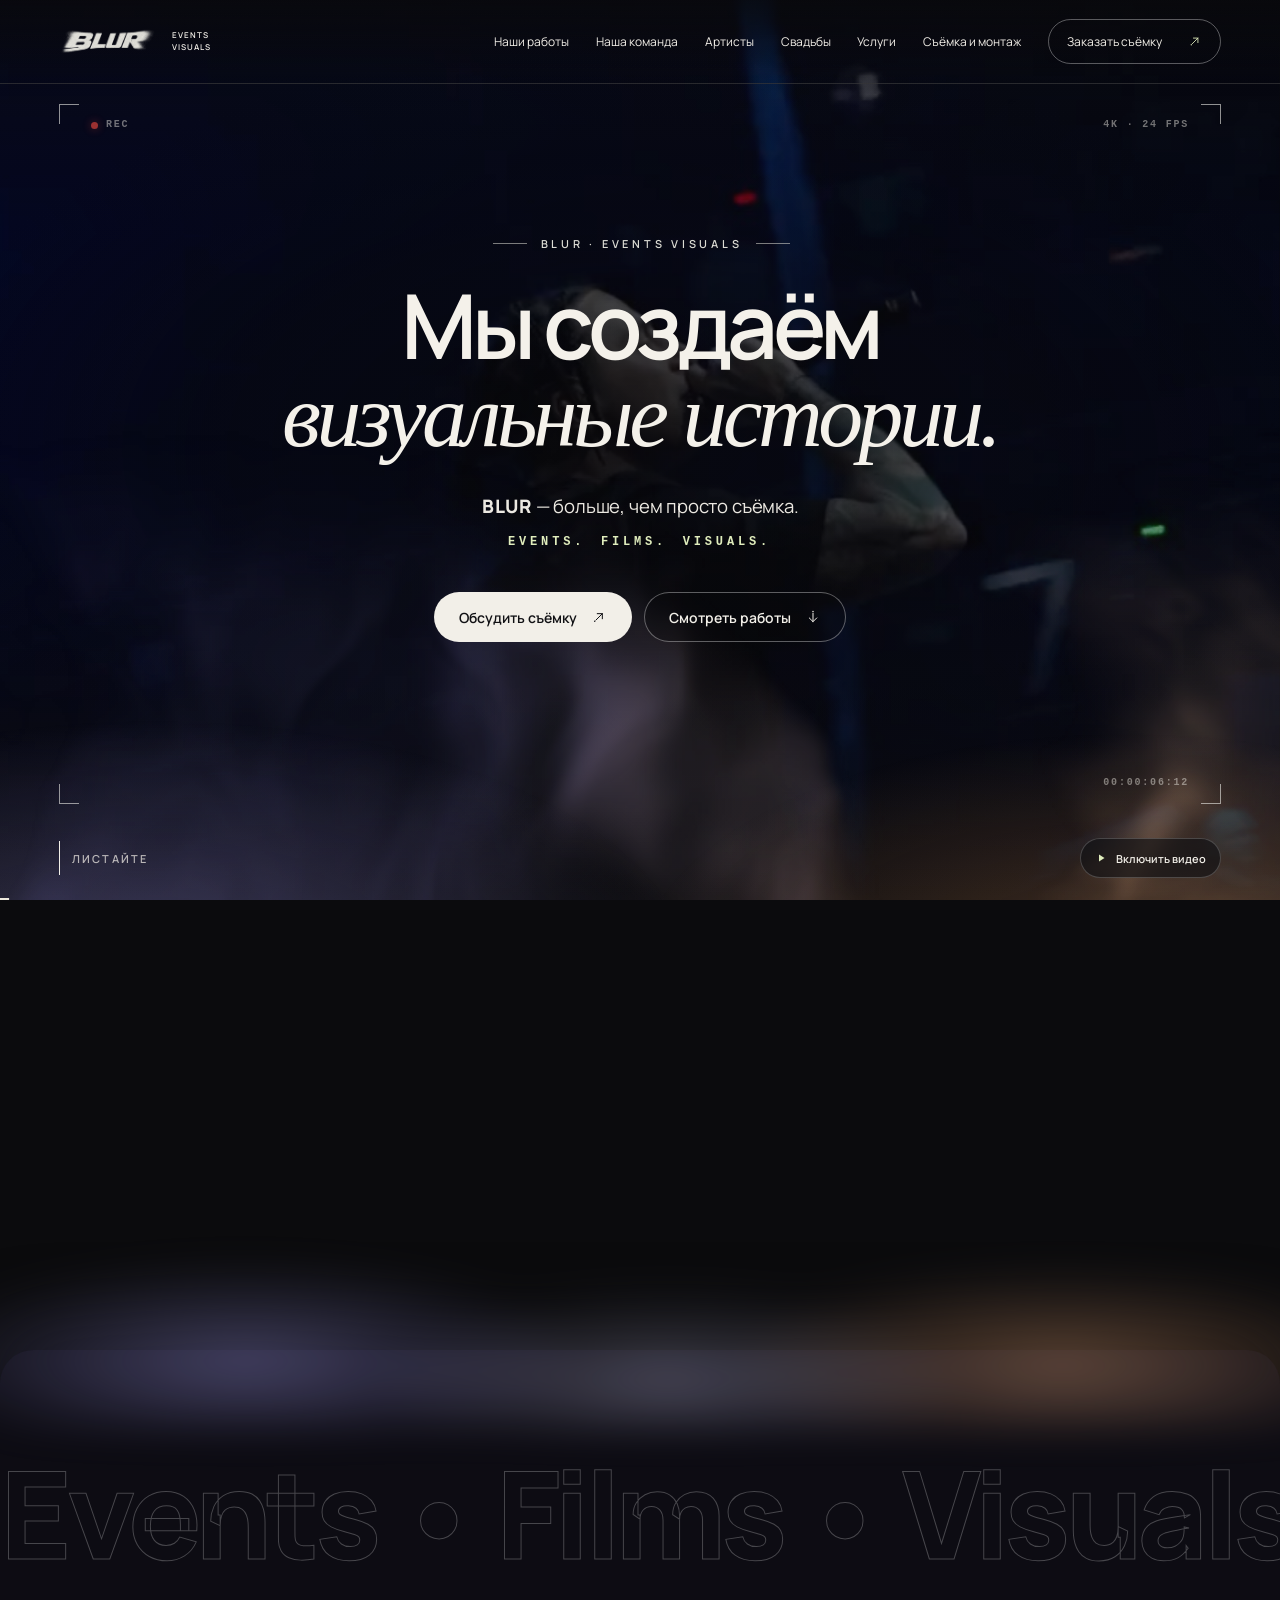
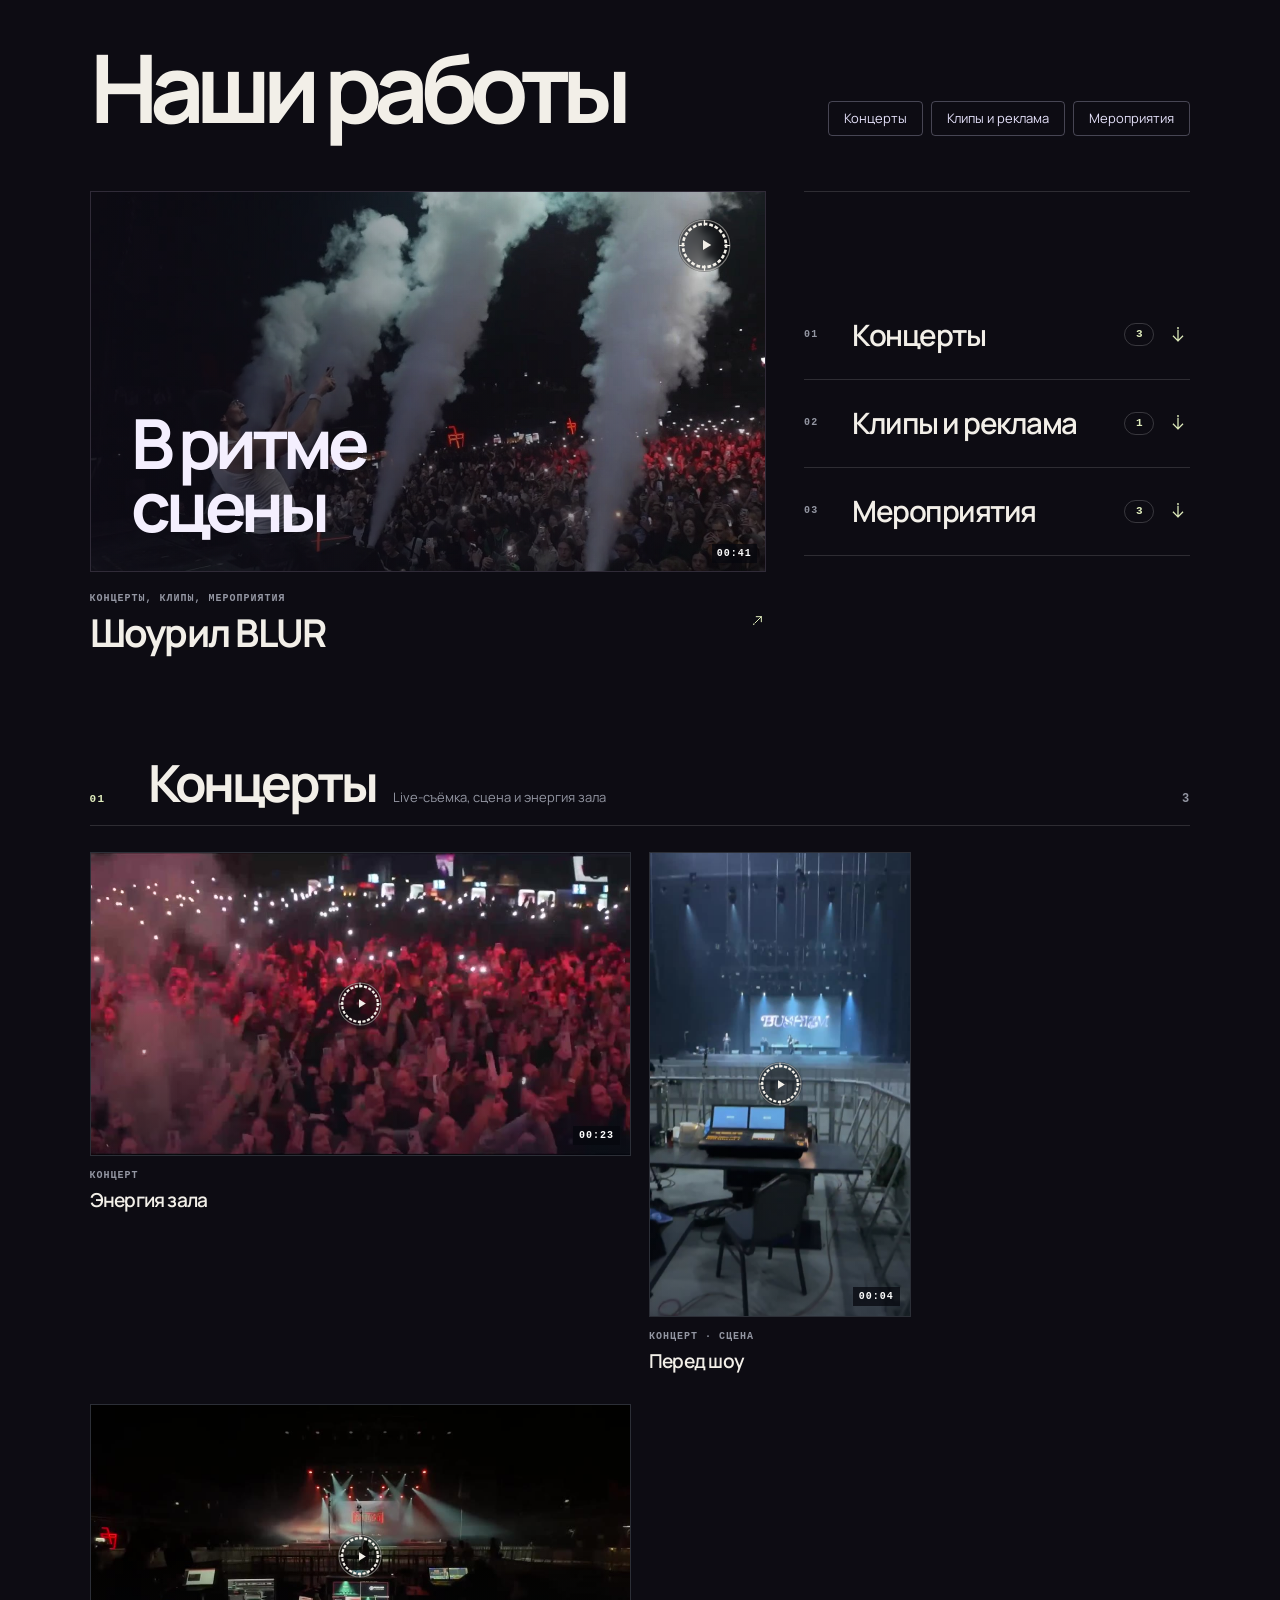
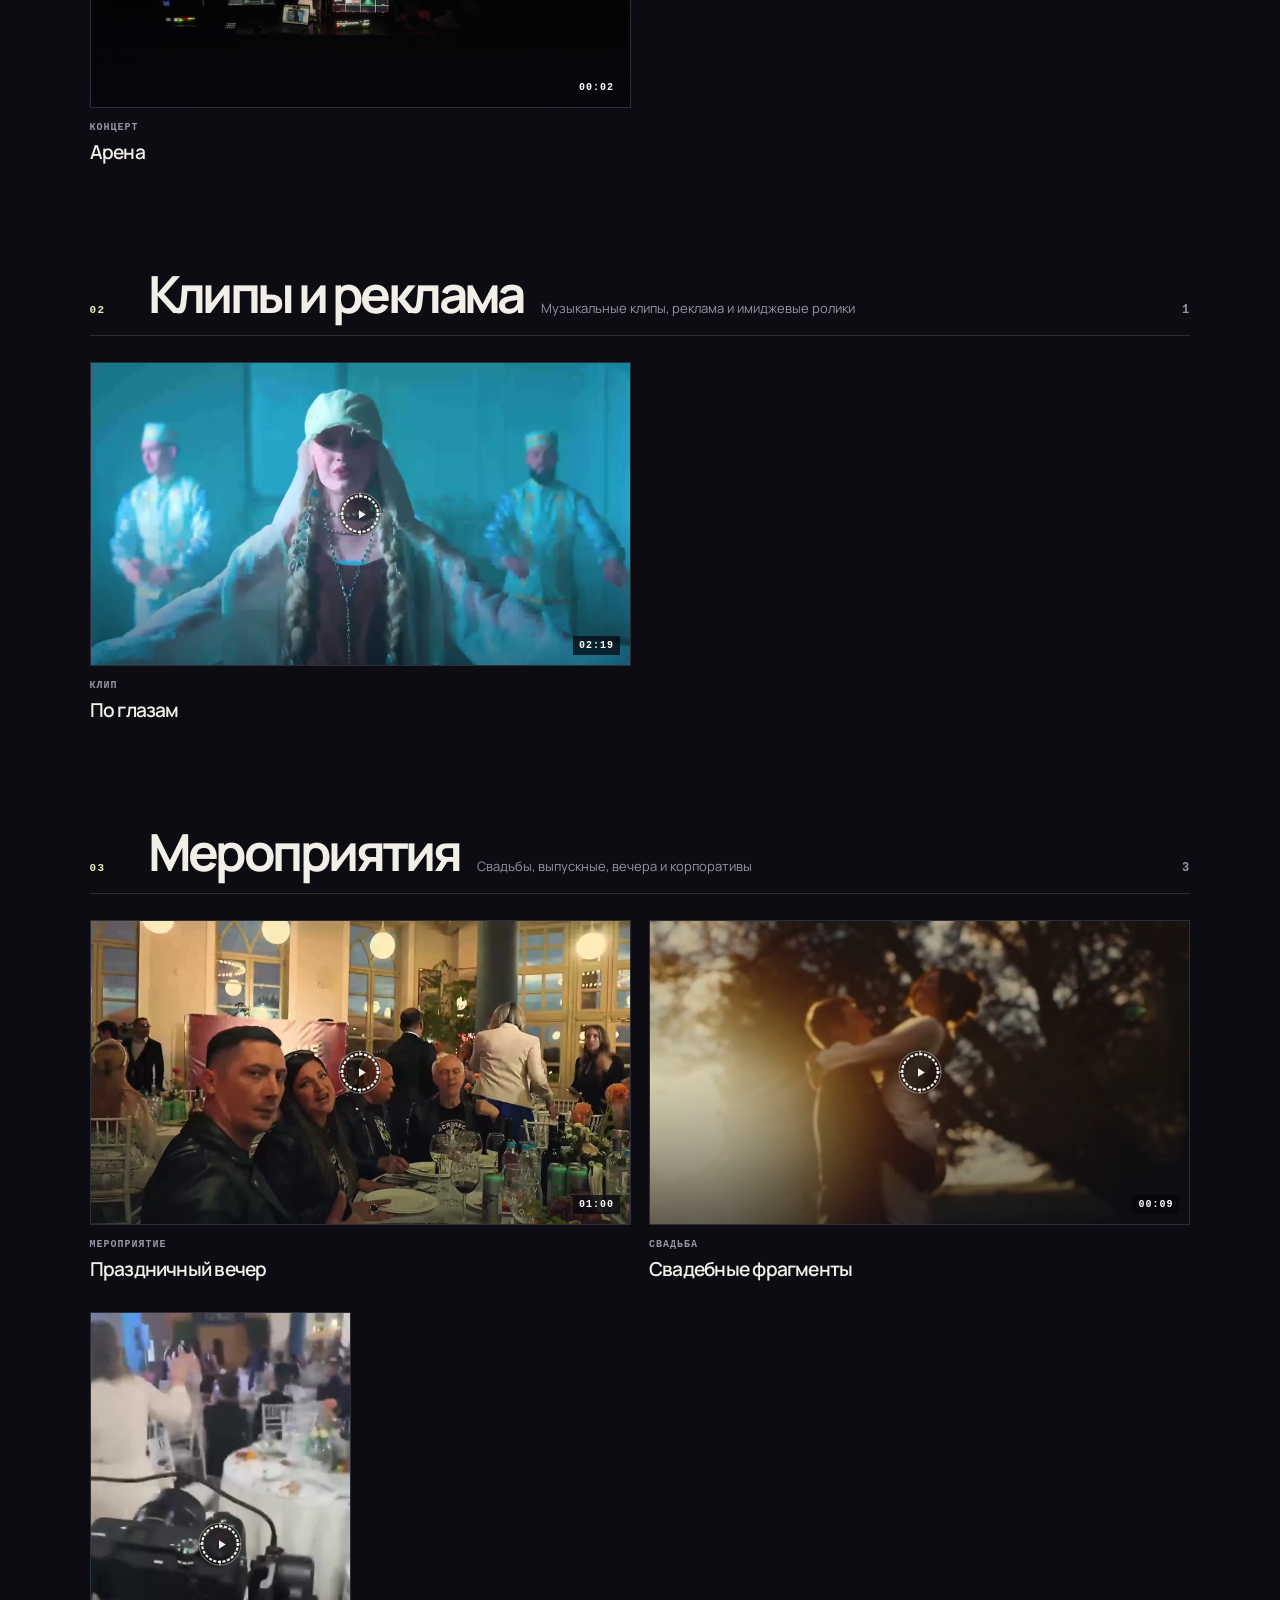
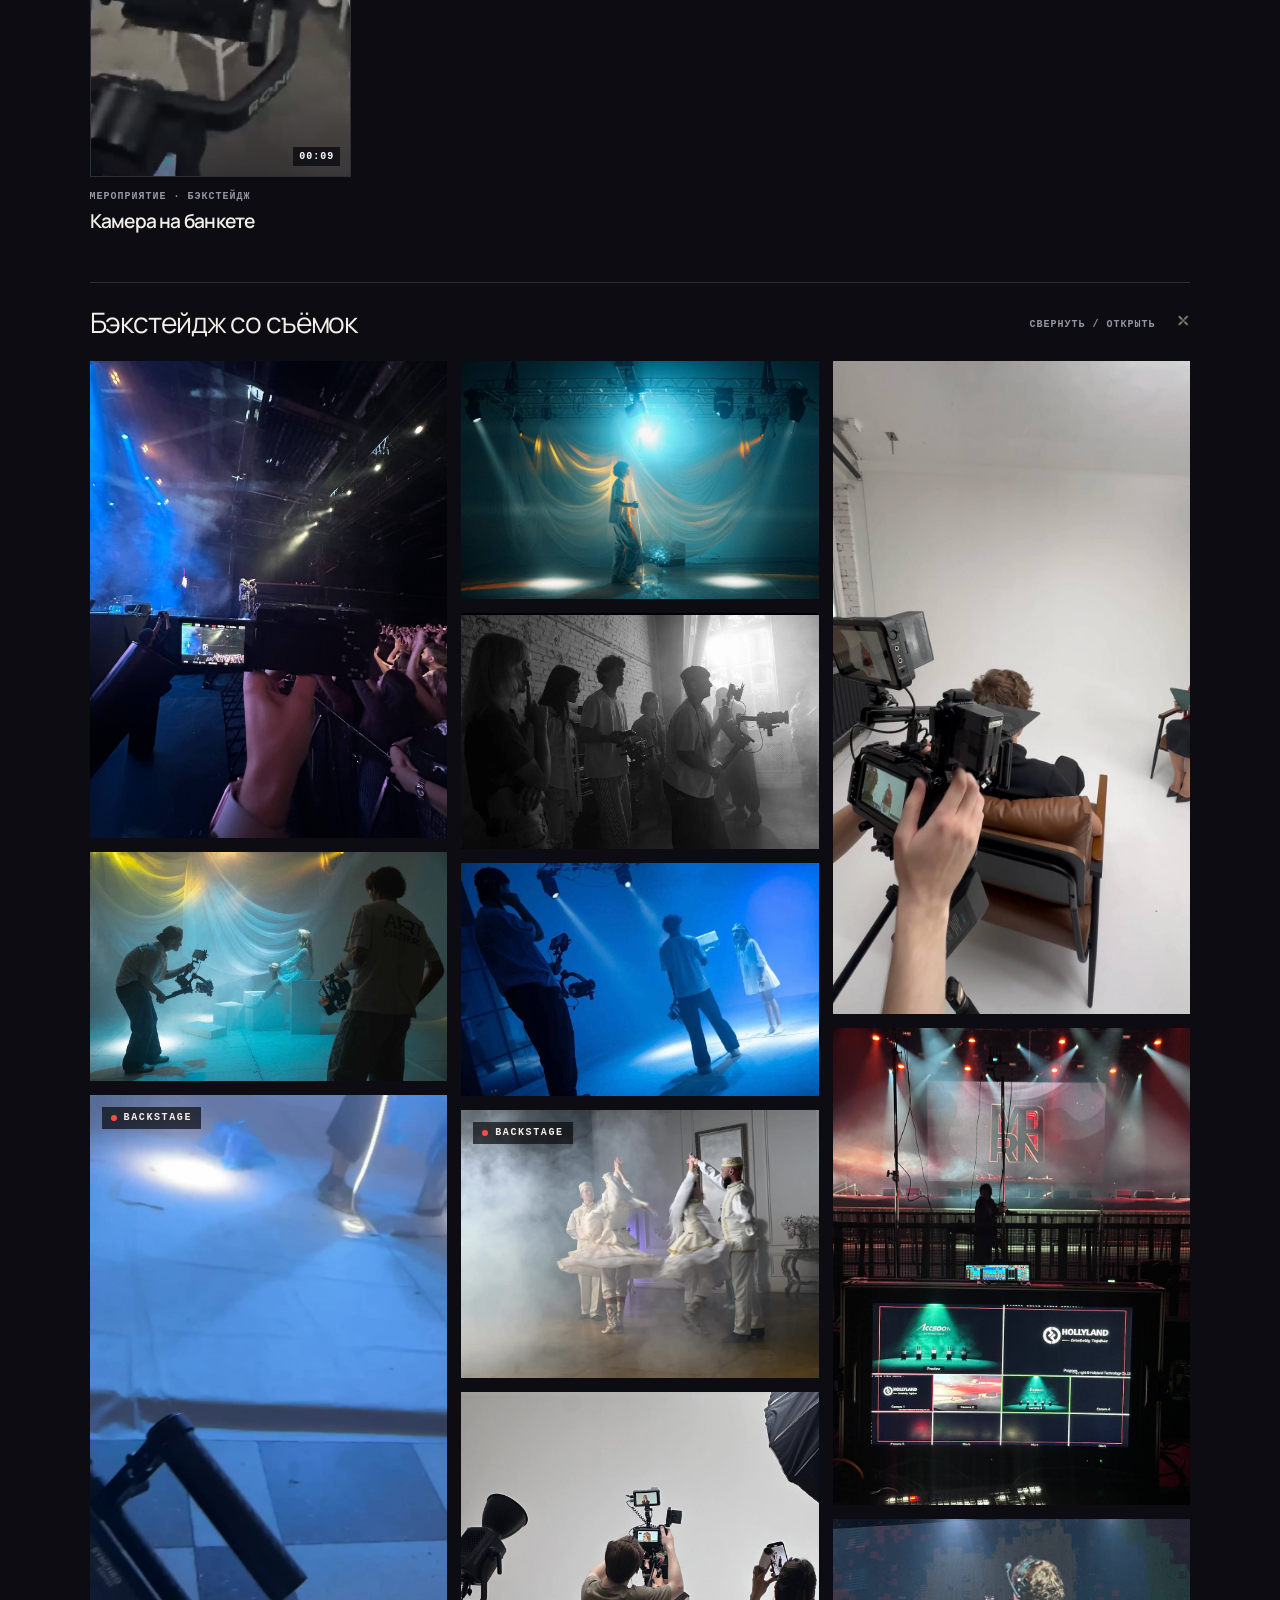
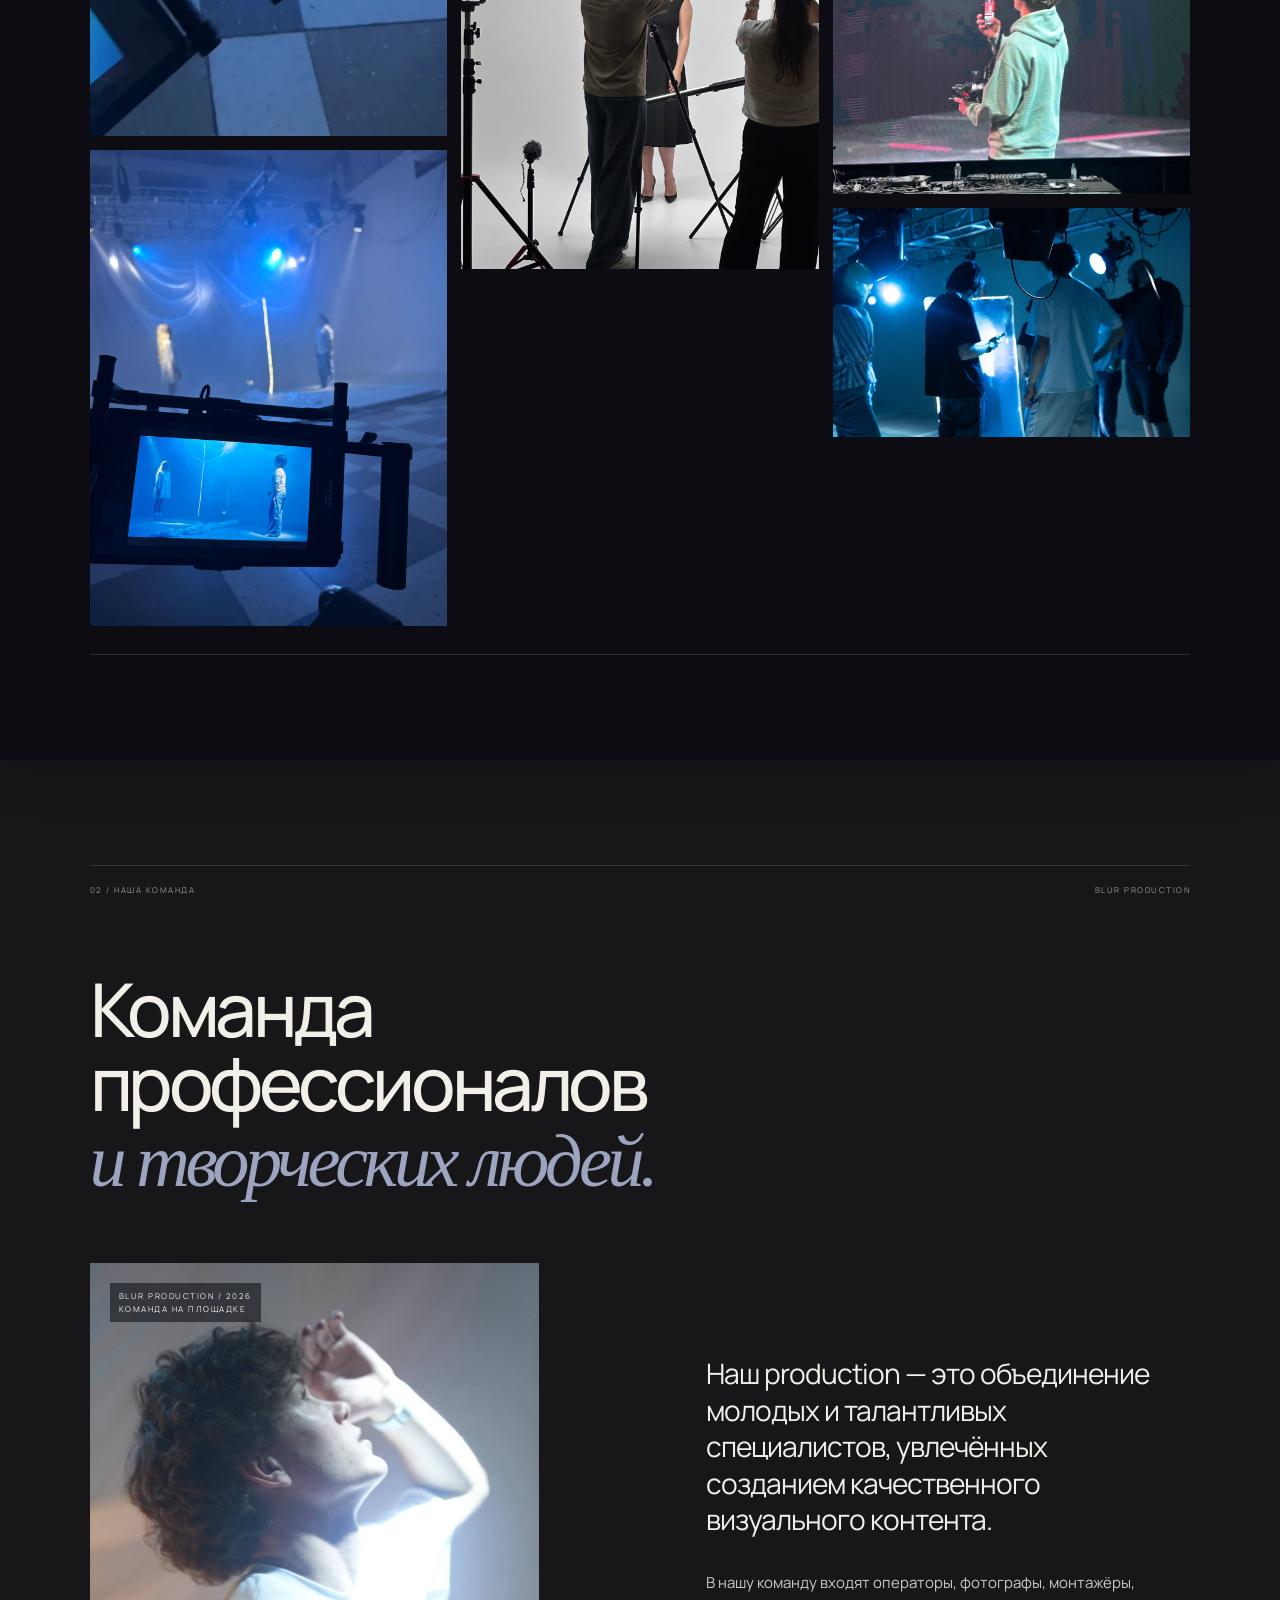
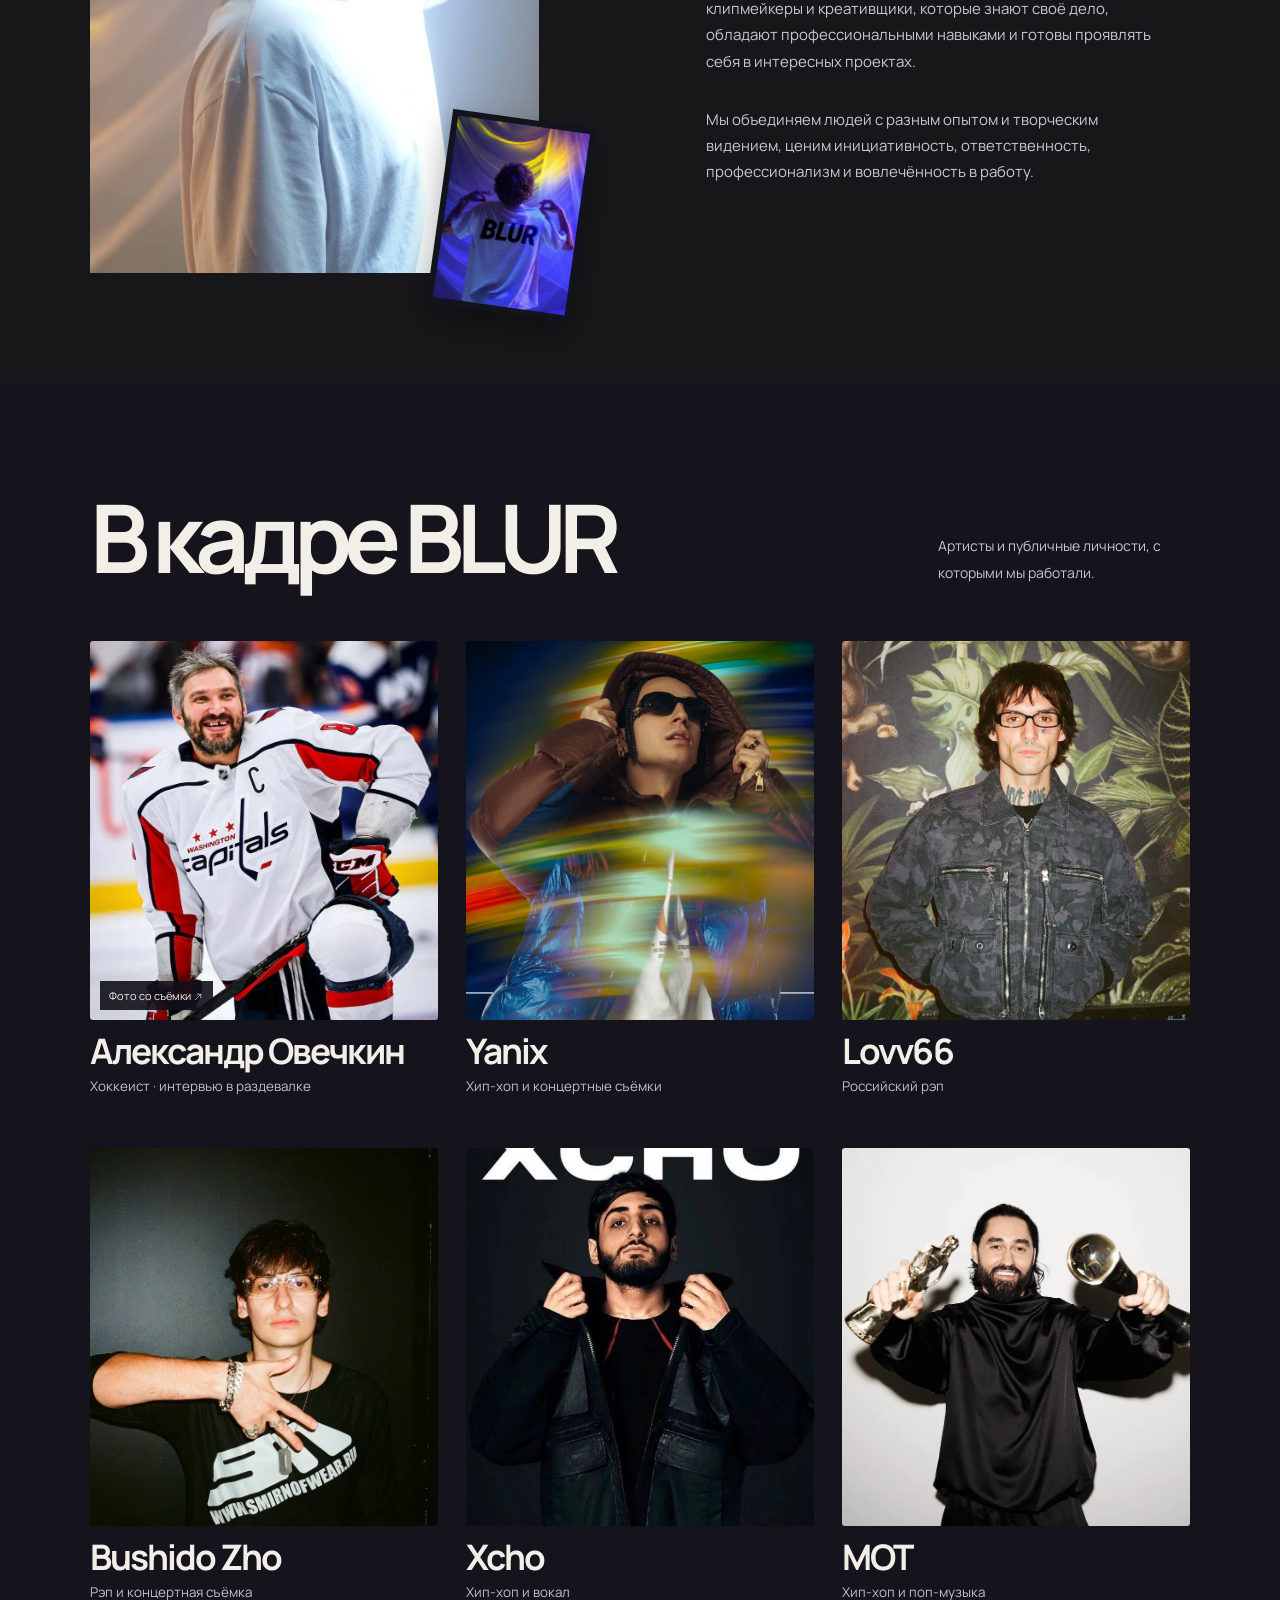
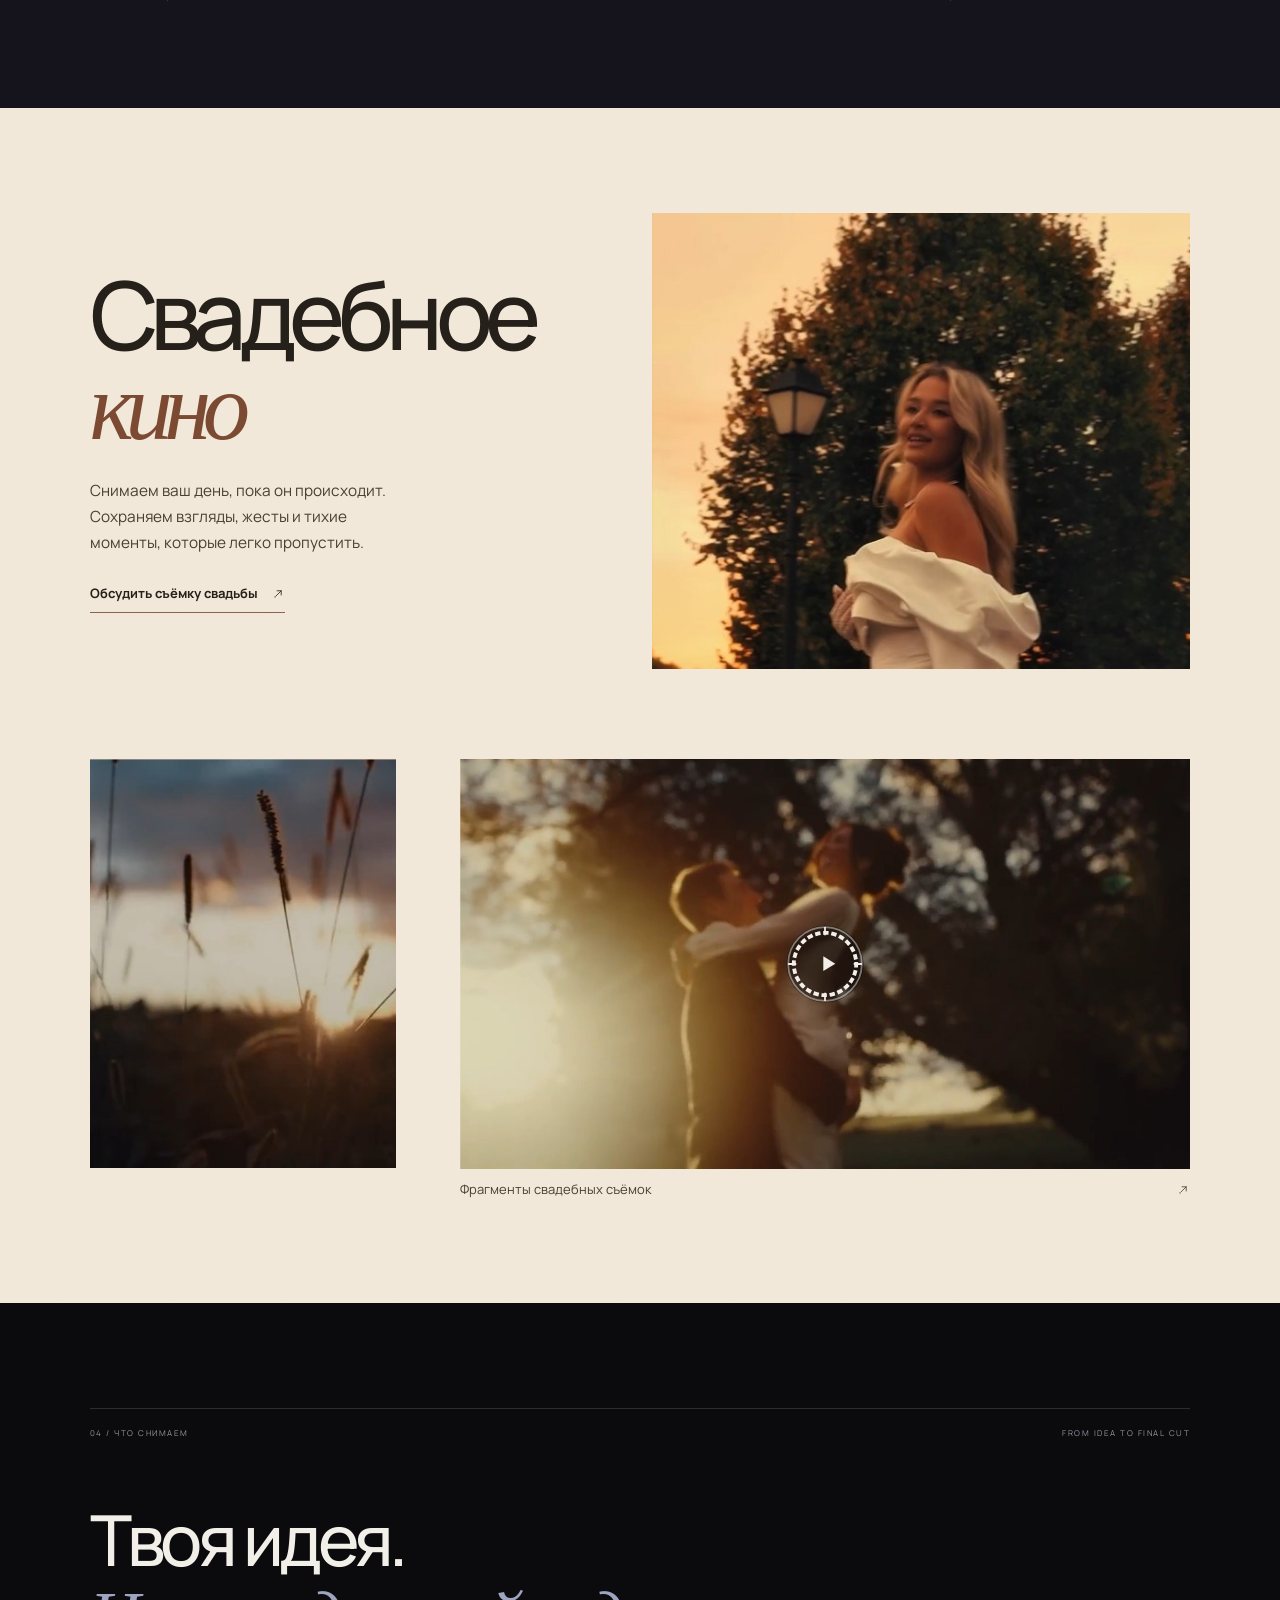
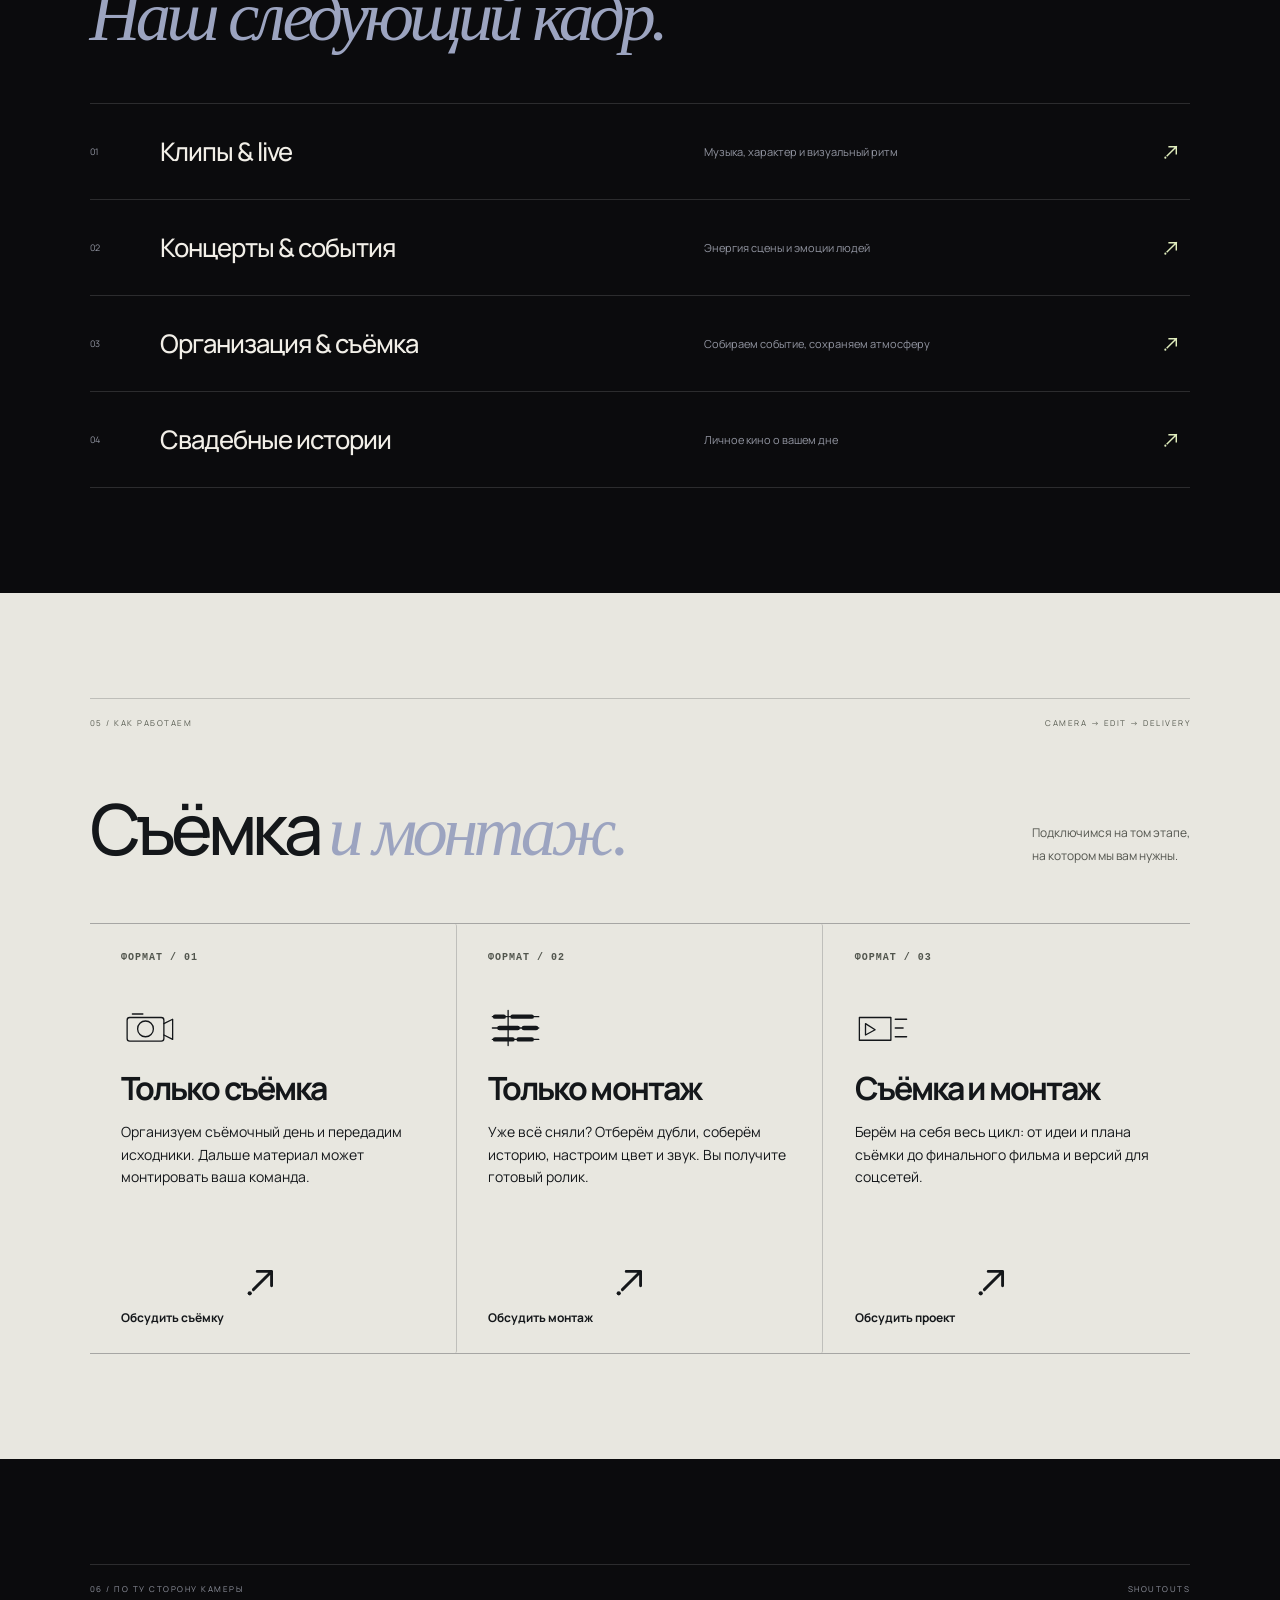
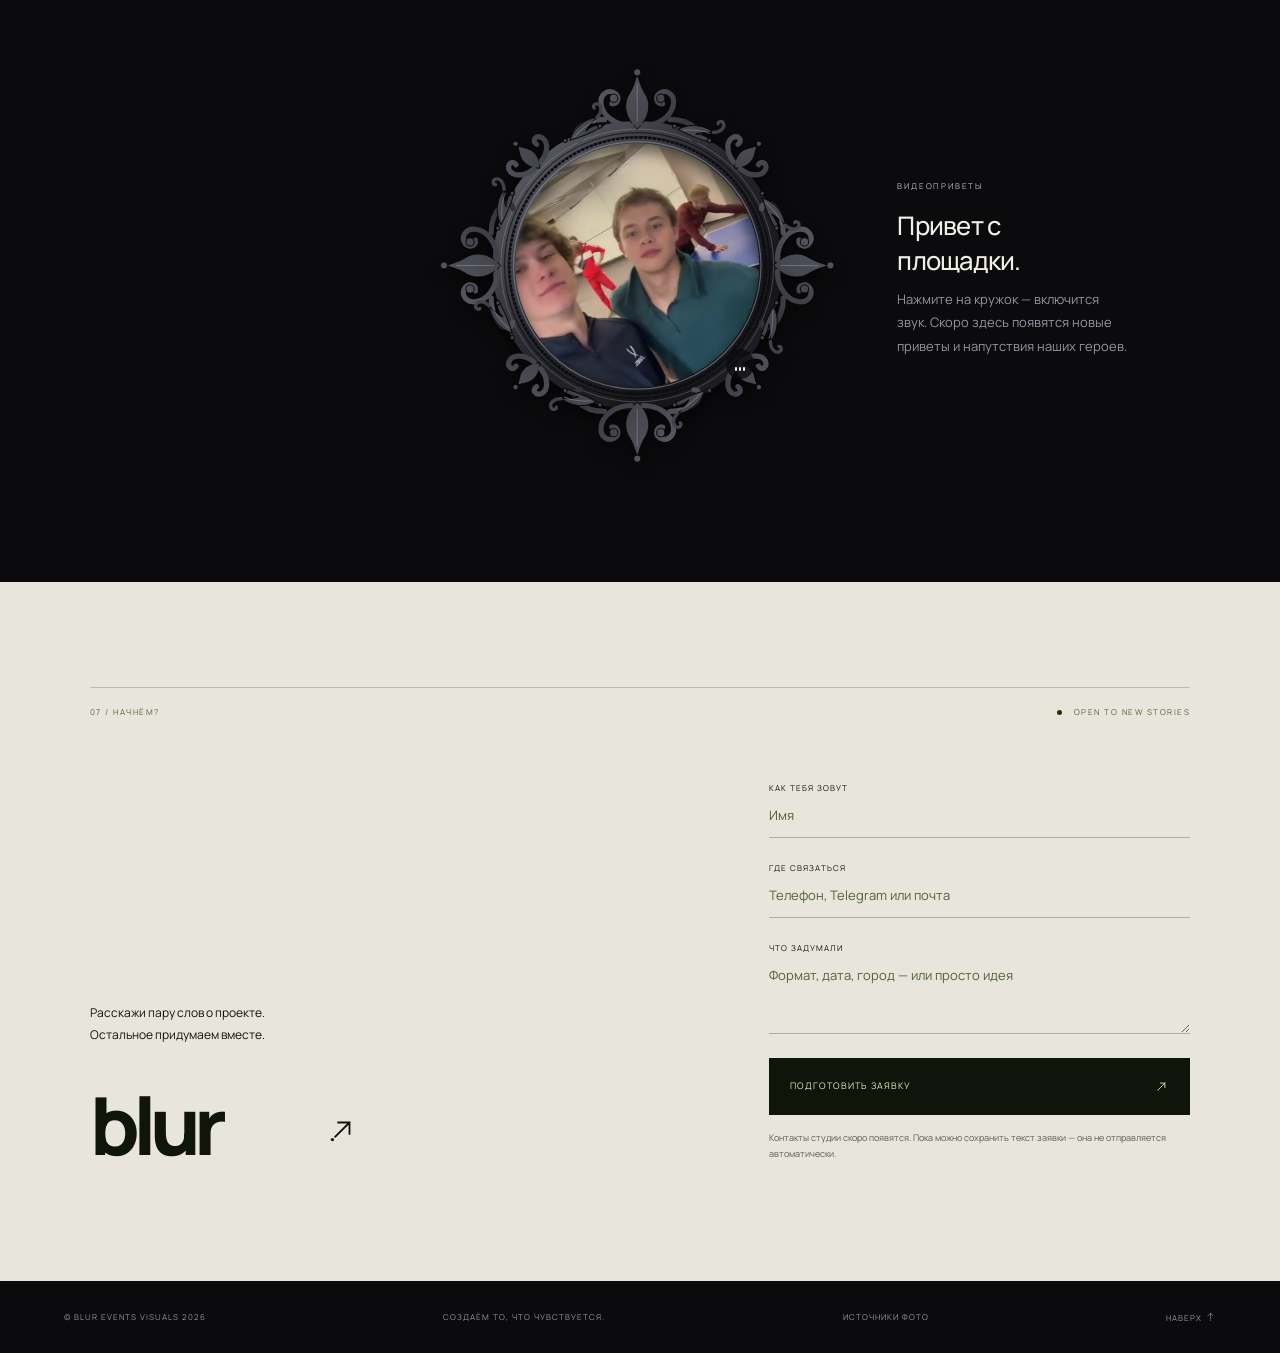
==== commit 016395eb: "Работы в трёх категориях, «По глазам» и новые ролики, текст команды, новые фото МОТ/Lovv66/Bushido Z" ====
--- a/index.html
+++ b/index.html
@@ -45,19 +45,28 @@
 </section>
 <section class="section works" id="projects"><div class="works-marquee" aria-hidden="true"><div><span>Events • Films • Visuals • </span><span>Events • Films • Visuals • </span><span>Events • Films • Visuals • </span><span>Events • Films • Visuals • </span></div></div><div class="section-heading live-heading" data-live-cut>
     <h2 class="signal-type" data-signal="Наши работы">Наши работы</h2>
-    <div class="chapter-links"><a href="#live-films">Концерты <svg class="i i-down" aria-hidden="true" focusable="false"><use href="#i-down"/></svg></a><a href="#weddings">Свадьбы <svg class="i i-se" aria-hidden="true" focusable="false"><use href="#i-se"/></svg></a></div>
+    <div class="chapter-links"><a href="#works-concerts">Концерты</a><a href="#works-clips">Клипы и реклама</a><a href="#works-events">Мероприятия</a></div>
   </div><!--works:start-->
 <div class="film-grid live-grid" id="live-films">
-<a class="film film-1 live-feature" data-live-cut href="assets/films/blur-showreel.mp4" data-film="Шоурил BLUR" aria-label="Смотреть: Шоурил BLUR, 00:41"><div class="film-image"><img src="assets/films/live-cover.jpg" alt="" loading="lazy"><span class="live-frame-title" aria-hidden="true">В ритме<br>сцены</span><span class="film-play lens" aria-hidden="true"><svg class="i i-ring ring" aria-hidden="true" focusable="false"><use href="#i-ring"/></svg><svg class="i i-play tri" aria-hidden="true" focusable="false"><use href="#i-play"/></svg></span><time>00:41</time></div><div class="film-caption"><div><small>Концерты, свадьбы, события</small><h3>Шоурил BLUR</h3></div><span aria-hidden="true"><svg class="i i-ne" aria-hidden="true" focusable="false"><use href="#i-ne"/></svg></span></div></a>
-<a class="film film-2" href="assets/films/take-02.mp4" data-film="На сцене" aria-label="Смотреть: На сцене, 00:18"><div class="film-image"><img src="assets/films/shot-2.jpg" alt="" loading="lazy"><video class="film-preview" muted loop playsinline preload="none" data-preview="assets/films/take-02.mp4" aria-hidden="true"></video><span class="film-play lens" aria-hidden="true"><svg class="i i-ring ring" aria-hidden="true" focusable="false"><use href="#i-ring"/></svg><svg class="i i-play tri" aria-hidden="true" focusable="false"><use href="#i-play"/></svg></span><time>00:18</time></div><div class="film-caption"><div><small>Концертная съёмка</small><h3>На сцене</h3></div><span aria-hidden="true"><svg class="i i-ne" aria-hidden="true" focusable="false"><use href="#i-ne"/></svg></span></div></a>
-<a class="film film-3" href="assets/films/take-04.mp4" data-film="Под синим светом" aria-label="Смотреть: Под синим светом, 00:06"><div class="film-image"><img src="assets/films/shot-4.jpg" alt="" loading="lazy"><video class="film-preview" muted loop playsinline preload="none" data-preview="assets/films/take-04.mp4" aria-hidden="true"></video><span class="film-play lens" aria-hidden="true"><svg class="i i-ring ring" aria-hidden="true" focusable="false"><use href="#i-ring"/></svg><svg class="i i-play tri" aria-hidden="true" focusable="false"><use href="#i-play"/></svg></span><time>00:06</time></div><div class="film-caption"><div><small>Концертный фрагмент</small><h3>Под синим светом</h3></div><span aria-hidden="true"><svg class="i i-ne" aria-hidden="true" focusable="false"><use href="#i-ne"/></svg></span></div></a>
-<a class="film film-4" href="assets/films/take-01.mp4" data-film="Огни зала" aria-label="Смотреть: Огни зала, 00:02"><div class="film-image"><img src="assets/films/shot-1.jpg" alt="" loading="lazy"><video class="film-preview" muted loop playsinline preload="none" data-preview="assets/films/take-01.mp4" aria-hidden="true"></video><span class="film-play lens" aria-hidden="true"><svg class="i i-ring ring" aria-hidden="true" focusable="false"><use href="#i-ring"/></svg><svg class="i i-play tri" aria-hidden="true" focusable="false"><use href="#i-play"/></svg></span><time>00:02</time></div><div class="film-caption"><div><small>Вертикальная зарисовка</small><h3>Огни зала</h3></div><span aria-hidden="true"><svg class="i i-ne" aria-hidden="true" focusable="false"><use href="#i-ne"/></svg></span></div></a>
-</div>
-<!--works:end--><details class="photo-archive" open><summary><span>Бэкстейдж со съёмок</span><small>СВЕРНУТЬ / ОТКРЫТЬ <b><svg class="i i-plus" aria-hidden="true" focusable="false"><use href="#i-plus"/></svg></b></small></summary><div class="bs-grid"><button class="bs-tile" type="button" data-gallery="backstage" data-index="0" aria-label="Открыть фото: Операторы снимают героиню среди светлых тканей"><span class="bs-frame"><img src="assets/backstage/set-veil.jpg" alt="Операторы снимают героиню среди светлых тканей" loading="lazy"><span class="project-open"><svg class="i i-ne" aria-hidden="true" focusable="false"><use href="#i-ne"/></svg></span></span></button><a class="bs-tile is-video" href="assets/backstage/monitor-set.mp4" data-film="Бэкстейдж: синий павильон" aria-label="Смотреть: Бэкстейдж: синий павильон"><span class="bs-frame"><img src="assets/backstage/monitor-set.jpg" alt="" loading="lazy"><video muted loop playsinline preload="none" data-loop="assets/backstage/monitor-set.mp4" aria-hidden="true"></video><span class="bs-badge"><b></b>BACKSTAGE</span></span></a><button class="bs-tile" type="button" data-gallery="backstage" data-index="1" aria-label="Открыть фото: Кадр на мониторе во время съёмки клипа в синем свете"><span class="bs-frame"><img src="assets/backstage/monitor-blue.jpg" alt="Кадр на мониторе во время съёмки клипа в синем свете" loading="lazy"><span class="project-open"><svg class="i i-ne" aria-hidden="true" focusable="false"><use href="#i-ne"/></svg></span></span></button><button class="bs-tile" type="button" data-gallery="backstage" data-index="2" aria-label="Открыть фото: Герой клипа под сценическим светом"><span class="bs-frame"><img src="assets/backstage/stage-light.jpg" alt="Герой клипа под сценическим светом" loading="lazy"><span class="project-open"><svg class="i i-ne" aria-hidden="true" focusable="false"><use href="#i-ne"/></svg></span></span></button><button class="bs-tile" type="button" data-gallery="backstage" data-index="3" aria-label="Открыть фото: Команда на площадке, чёрно-белый кадр"><span class="bs-frame"><img src="assets/backstage/team-bw.jpg" alt="Команда на площадке, чёрно-белый кадр" loading="lazy"><span class="project-open"><svg class="i i-ne" aria-hidden="true" focusable="false"><use href="#i-ne"/></svg></span></span></button><button class="bs-tile" type="button" data-gallery="backstage" data-index="4" aria-label="Открыть фото: Съёмка клипа в синем павильоне"><span class="bs-frame"><img src="assets/backstage/set-blue.jpg" alt="Съёмка клипа в синем павильоне" loading="lazy"><span class="project-open"><svg class="i i-ne" aria-hidden="true" focusable="false"><use href="#i-ne"/></svg></span></span></button><a class="bs-tile is-video" href="assets/backstage/smoke-dance.mp4" data-film="Бэкстейдж: танец в дыму" aria-label="Смотреть: Бэкстейдж: танец в дыму"><span class="bs-frame"><img src="assets/backstage/smoke-dance.jpg" alt="" loading="lazy"><video muted loop playsinline preload="none" data-loop="assets/backstage/smoke-dance.mp4" aria-hidden="true"></video><span class="bs-badge"><b></b>BACKSTAGE</span></span></a><button class="bs-tile" type="button" data-gallery="backstage" data-index="5" aria-label="Открыть фото: Съёмка интервью в белой студии"><span class="bs-frame"><img src="assets/backstage/studio-interview.jpg" alt="Съёмка интервью в белой студии" loading="lazy"><span class="project-open"><svg class="i i-ne" aria-hidden="true" focusable="false"><use href="#i-ne"/></svg></span></span></button><button class="bs-tile" type="button" data-gallery="backstage" data-index="6" aria-label="Открыть фото: Оператор настраивает камеру перед интервью"><span class="bs-frame"><img src="assets/backstage/studio-hands.jpg" alt="Оператор настраивает камеру перед интервью" loading="lazy"><span class="project-open"><svg class="i i-ne" aria-hidden="true" focusable="false"><use href="#i-ne"/></svg></span></span></button><button class="bs-tile" type="button" data-gallery="backstage" data-index="7" aria-label="Открыть фото: Паша с камерой на площадке музыкального клипа"><span class="bs-frame"><img src="assets/film-set.jpg" alt="Паша с камерой на площадке музыкального клипа" loading="lazy"><span class="project-open"><svg class="i i-ne" aria-hidden="true" focusable="false"><use href="#i-ne"/></svg></span></span></button><button class="bs-tile" type="button" data-gallery="backstage" data-index="8" aria-label="Открыть фото: Мультикамерная съёмка концерта"><span class="bs-frame"><img src="assets/live-stage.jpg" alt="Мультикамерная съёмка концерта" loading="lazy"><span class="project-open"><svg class="i i-ne" aria-hidden="true" focusable="false"><use href="#i-ne"/></svg></span></span></button><button class="bs-tile" type="button" data-gallery="backstage" data-index="9" aria-label="Открыть фото: Павел на большом экране сцены"><span class="bs-frame"><img src="assets/editorial/stage-feed.jpg" alt="Павел на большом экране сцены" loading="lazy"><span class="project-open"><svg class="i i-ne" aria-hidden="true" focusable="false"><use href="#i-ne"/></svg></span></span></button><button class="bs-tile" type="button" data-gallery="backstage" data-index="10" aria-label="Открыть фото: Площадка клипа в синем свете"><span class="bs-frame"><img src="assets/backstage-blue.jpg" alt="Площадка клипа в синем свете" loading="lazy"><span class="project-open"><svg class="i i-ne" aria-hidden="true" focusable="false"><use href="#i-ne"/></svg></span></span></button><button class="bs-tile" type="button" data-gallery="backstage" data-index="11" aria-label="Открыть фото: Работа с камерой на съёмке"><span class="bs-frame"><img src="assets/camera-work.jpg" alt="Работа с камерой на съёмке" loading="lazy"><span class="project-open"><svg class="i i-ne" aria-hidden="true" focusable="false"><use href="#i-ne"/></svg></span></span></button><button class="bs-tile" type="button" data-gallery="backstage" data-index="12" aria-label="Открыть фото: Пульт на концерте"><span class="bs-frame"><img src="assets/live-desk.jpg" alt="Пульт на концерте" loading="lazy"><span class="project-open"><svg class="i i-ne" aria-hidden="true" focusable="false"><use href="#i-ne"/></svg></span></span></button><button class="bs-tile" type="button" data-gallery="backstage" data-index="13" aria-label="Открыть фото: Интервью за кулисами"><span class="bs-frame"><img src="assets/editorial/interview.jpg" alt="Интервью за кулисами" loading="lazy"><span class="project-open"><svg class="i i-ne" aria-hidden="true" focusable="false"><use href="#i-ne"/></svg></span></span></button></div></details></section>
+<a class="film film-1 live-feature" data-live-cut href="assets/films/blur-showreel.mp4" data-film="Шоурил BLUR" aria-label="Смотреть: Шоурил BLUR, 00:41"><div class="film-image"><img src="assets/films/live-cover.jpg" alt="" loading="lazy"><span class="live-frame-title" aria-hidden="true">В ритме<br>сцены</span><span class="film-play lens" aria-hidden="true"><svg class="i i-ring ring" aria-hidden="true" focusable="false"><use href="#i-ring"/></svg><svg class="i i-play tri" aria-hidden="true" focusable="false"><use href="#i-play"/></svg></span><time>00:41</time></div><div class="film-caption"><div><small>Концерты, клипы, мероприятия</small><h3>Шоурил BLUR</h3></div><span aria-hidden="true"><svg class="i i-ne" aria-hidden="true" focusable="false"><use href="#i-ne"/></svg></span></div></a>
+<nav class="cat-menu" aria-label="Категории работ">
+<a href="#works-concerts"><small>01</small><span>Концерты</span><em>3</em><svg class="i i-down" aria-hidden="true" focusable="false"><use href="#i-down"/></svg></a>
+<a href="#works-clips"><small>02</small><span>Клипы и реклама</span><em>1</em><svg class="i i-down" aria-hidden="true" focusable="false"><use href="#i-down"/></svg></a>
+<a href="#works-events"><small>03</small><span>Мероприятия</span><em>3</em><svg class="i i-down" aria-hidden="true" focusable="false"><use href="#i-down"/></svg></a>
+</nav></div>
+<section class="work-cat" id="works-concerts" aria-labelledby="works-concerts-title"><header class="work-cat-head"><small>01</small><h3 id="works-concerts-title">Концерты</h3><p>Live-съёмка, сцена и энергия зала</p><span>3</span></header>
+<div class="work-grid"><a class="work-card is-horizontal" href="assets/films/works/energiya-zala.mp4" data-film="Энергия зала" aria-label="Смотреть: Энергия зала, 00:23"><div class="work-frame"><img src="assets/films/works/energiya-zala.jpg" alt="" loading="lazy"><video class="film-preview" muted loop playsinline preload="none" data-preview="assets/films/works/energiya-zala.mp4" aria-hidden="true"></video><span class="film-play lens" aria-hidden="true"><svg class="i i-ring ring" aria-hidden="true" focusable="false"><use href="#i-ring"/></svg><svg class="i i-play tri" aria-hidden="true" focusable="false"><use href="#i-play"/></svg></span><time>00:23</time></div><small>Концерт</small><h4>Энергия зала</h4></a><a class="work-card is-vertical" href="assets/films/works/pered-shou.mp4" data-film="Перед шоу" aria-label="Смотреть: Перед шоу, 00:04"><div class="work-frame"><img src="assets/films/works/pered-shou.jpg" alt="" loading="lazy"><video class="film-preview" muted loop playsinline preload="none" data-preview="assets/films/works/pered-shou.mp4" aria-hidden="true"></video><span class="film-play lens" aria-hidden="true"><svg class="i i-ring ring" aria-hidden="true" focusable="false"><use href="#i-ring"/></svg><svg class="i i-play tri" aria-hidden="true" focusable="false"><use href="#i-play"/></svg></span><time>00:04</time></div><small>Концерт · сцена</small><h4>Перед шоу</h4></a><a class="work-card is-horizontal" href="assets/films/works/arena.mp4" data-film="Арена" aria-label="Смотреть: Арена, 00:02"><div class="work-frame"><img src="assets/films/works/arena.jpg" alt="" loading="lazy"><video class="film-preview" muted loop playsinline preload="none" data-preview="assets/films/works/arena.mp4" aria-hidden="true"></video><span class="film-play lens" aria-hidden="true"><svg class="i i-ring ring" aria-hidden="true" focusable="false"><use href="#i-ring"/></svg><svg class="i i-play tri" aria-hidden="true" focusable="false"><use href="#i-play"/></svg></span><time>00:02</time></div><small>Концерт</small><h4>Арена</h4></a></div>
+</section>
+<section class="work-cat" id="works-clips" aria-labelledby="works-clips-title"><header class="work-cat-head"><small>02</small><h3 id="works-clips-title">Клипы и реклама</h3><p>Музыкальные клипы, реклама и имиджевые ролики</p><span>1</span></header>
+<div class="work-grid"><a class="work-card is-horizontal" href="assets/films/works/po-glazam.mp4" data-film="По глазам" aria-label="Смотреть: По глазам, 02:19"><div class="work-frame"><img src="assets/films/works/po-glazam.jpg" alt="" loading="lazy"><video class="film-preview" muted loop playsinline preload="none" data-preview="assets/films/works/po-glazam.mp4" aria-hidden="true"></video><span class="film-play lens" aria-hidden="true"><svg class="i i-ring ring" aria-hidden="true" focusable="false"><use href="#i-ring"/></svg><svg class="i i-play tri" aria-hidden="true" focusable="false"><use href="#i-play"/></svg></span><time>02:19</time></div><small>Клип</small><h4>По глазам</h4></a></div>
+</section>
+<section class="work-cat" id="works-events" aria-labelledby="works-events-title"><header class="work-cat-head"><small>03</small><h3 id="works-events-title">Мероприятия</h3><p>Свадьбы, выпускные, вечера и корпоративы</p><span>3</span></header>
+<div class="work-grid"><a class="work-card is-horizontal" href="assets/films/works/prazdnichnyy-vecher.mp4" data-film="Праздничный вечер" aria-label="Смотреть: Праздничный вечер, 01:00"><div class="work-frame"><img src="assets/films/works/prazdnichnyy-vecher.jpg" alt="" loading="lazy"><video class="film-preview" muted loop playsinline preload="none" data-preview="assets/films/works/prazdnichnyy-vecher.mp4" aria-hidden="true"></video><span class="film-play lens" aria-hidden="true"><svg class="i i-ring ring" aria-hidden="true" focusable="false"><use href="#i-ring"/></svg><svg class="i i-play tri" aria-hidden="true" focusable="false"><use href="#i-play"/></svg></span><time>01:00</time></div><small>Мероприятие</small><h4>Праздничный вечер</h4></a><a class="work-card is-horizontal" href="assets/weddings/wedding-cut.mp4" data-film="Свадебные фрагменты" aria-label="Смотреть: Свадебные фрагменты, 00:09"><div class="work-frame"><img src="assets/weddings/dance.jpg" alt="" loading="lazy"><video class="film-preview" muted loop playsinline preload="none" data-preview="assets/weddings/wedding-cut.mp4" aria-hidden="true"></video><span class="film-play lens" aria-hidden="true"><svg class="i i-ring ring" aria-hidden="true" focusable="false"><use href="#i-ring"/></svg><svg class="i i-play tri" aria-hidden="true" focusable="false"><use href="#i-play"/></svg></span><time>00:09</time></div><small>Свадьба</small><h4>Свадебные фрагменты</h4></a><a class="work-card is-vertical" href="assets/films/works/kamera-na-bankete.mp4" data-film="Камера на банкете" aria-label="Смотреть: Камера на банкете, 00:09"><div class="work-frame"><img src="assets/films/works/kamera-na-bankete.jpg" alt="" loading="lazy"><video class="film-preview" muted loop playsinline preload="none" data-preview="assets/films/works/kamera-na-bankete.mp4" aria-hidden="true"></video><span class="film-play lens" aria-hidden="true"><svg class="i i-ring ring" aria-hidden="true" focusable="false"><use href="#i-ring"/></svg><svg class="i i-play tri" aria-hidden="true" focusable="false"><use href="#i-play"/></svg></span><time>00:09</time></div><small>Мероприятие · бэкстейдж</small><h4>Камера на банкете</h4></a></div>
+</section>
+<!--works:end--><details class="photo-archive" open><summary><span>Бэкстейдж со съёмок</span><small>СВЕРНУТЬ / ОТКРЫТЬ <b><svg class="i i-plus" aria-hidden="true" focusable="false"><use href="#i-plus"/></svg></b></small></summary><div class="bs-grid"><button class="bs-tile" type="button" data-gallery="backstage" data-index="0" aria-label="Открыть фото: Съёмка концерта из-за ограждения"><span class="bs-frame"><img src="assets/backstage/concert-camera.jpg" alt="Съёмка концерта из-за ограждения" loading="lazy"><span class="project-open"><svg class="i i-ne" aria-hidden="true" focusable="false"><use href="#i-ne"/></svg></span></span></button><button class="bs-tile" type="button" data-gallery="backstage" data-index="1" aria-label="Открыть фото: Операторы снимают героиню среди светлых тканей"><span class="bs-frame"><img src="assets/backstage/set-veil.jpg" alt="Операторы снимают героиню среди светлых тканей" loading="lazy"><span class="project-open"><svg class="i i-ne" aria-hidden="true" focusable="false"><use href="#i-ne"/></svg></span></span></button><a class="bs-tile is-video" href="assets/backstage/monitor-set.mp4" data-film="Бэкстейдж: синий павильон" aria-label="Смотреть: Бэкстейдж: синий павильон"><span class="bs-frame"><img src="assets/backstage/monitor-set.jpg" alt="" loading="lazy"><video muted loop playsinline preload="none" data-loop="assets/backstage/monitor-set.mp4" aria-hidden="true"></video><span class="bs-badge"><b></b>BACKSTAGE</span></span></a><button class="bs-tile" type="button" data-gallery="backstage" data-index="2" aria-label="Открыть фото: Кадр на мониторе во время съёмки клипа в синем свете"><span class="bs-frame"><img src="assets/backstage/monitor-blue.jpg" alt="Кадр на мониторе во время съёмки клипа в синем свете" loading="lazy"><span class="project-open"><svg class="i i-ne" aria-hidden="true" focusable="false"><use href="#i-ne"/></svg></span></span></button><button class="bs-tile" type="button" data-gallery="backstage" data-index="3" aria-label="Открыть фото: Герой клипа под сценическим светом"><span class="bs-frame"><img src="assets/backstage/stage-light.jpg" alt="Герой клипа под сценическим светом" loading="lazy"><span class="project-open"><svg class="i i-ne" aria-hidden="true" focusable="false"><use href="#i-ne"/></svg></span></span></button><button class="bs-tile" type="button" data-gallery="backstage" data-index="4" aria-label="Открыть фото: Команда на площадке, чёрно-белый кадр"><span class="bs-frame"><img src="assets/backstage/team-bw.jpg" alt="Команда на площадке, чёрно-белый кадр" loading="lazy"><span class="project-open"><svg class="i i-ne" aria-hidden="true" focusable="false"><use href="#i-ne"/></svg></span></span></button><button class="bs-tile" type="button" data-gallery="backstage" data-index="5" aria-label="Открыть фото: Съёмка клипа в синем павильоне"><span class="bs-frame"><img src="assets/backstage/set-blue.jpg" alt="Съёмка клипа в синем павильоне" loading="lazy"><span class="project-open"><svg class="i i-ne" aria-hidden="true" focusable="false"><use href="#i-ne"/></svg></span></span></button><a class="bs-tile is-video" href="assets/backstage/smoke-dance.mp4" data-film="Бэкстейдж: танец в дыму" aria-label="Смотреть: Бэкстейдж: танец в дыму"><span class="bs-frame"><img src="assets/backstage/smoke-dance.jpg" alt="" loading="lazy"><video muted loop playsinline preload="none" data-loop="assets/backstage/smoke-dance.mp4" aria-hidden="true"></video><span class="bs-badge"><b></b>BACKSTAGE</span></span></a><button class="bs-tile" type="button" data-gallery="backstage" data-index="6" aria-label="Открыть фото: Съёмка интервью в белой студии"><span class="bs-frame"><img src="assets/backstage/studio-interview.jpg" alt="Съёмка интервью в белой студии" loading="lazy"><span class="project-open"><svg class="i i-ne" aria-hidden="true" focusable="false"><use href="#i-ne"/></svg></span></span></button><button class="bs-tile" type="button" data-gallery="backstage" data-index="7" aria-label="Открыть фото: Оператор настраивает камеру перед интервью"><span class="bs-frame"><img src="assets/backstage/studio-hands.jpg" alt="Оператор настраивает камеру перед интервью" loading="lazy"><span class="project-open"><svg class="i i-ne" aria-hidden="true" focusable="false"><use href="#i-ne"/></svg></span></span></button><button class="bs-tile" type="button" data-gallery="backstage" data-index="8" aria-label="Открыть фото: Мультикамерная съёмка концерта"><span class="bs-frame"><img src="assets/live-stage.jpg" alt="Мультикамерная съёмка концерта" loading="lazy"><span class="project-open"><svg class="i i-ne" aria-hidden="true" focusable="false"><use href="#i-ne"/></svg></span></span></button><button class="bs-tile" type="button" data-gallery="backstage" data-index="9" aria-label="Открыть фото: Оператор на большом экране сцены"><span class="bs-frame"><img src="assets/editorial/stage-feed.jpg" alt="Оператор на большом экране сцены" loading="lazy"><span class="project-open"><svg class="i i-ne" aria-hidden="true" focusable="false"><use href="#i-ne"/></svg></span></span></button><button class="bs-tile" type="button" data-gallery="backstage" data-index="10" aria-label="Открыть фото: Площадка клипа в синем свете"><span class="bs-frame"><img src="assets/backstage-blue.jpg" alt="Площадка клипа в синем свете" loading="lazy"><span class="project-open"><svg class="i i-ne" aria-hidden="true" focusable="false"><use href="#i-ne"/></svg></span></span></button></div></details></section>
 <section class="about section" id="team"><div class="section-top"><span>02 / НАША КОМАНДА</span><span>BLUR PRODUCTION</span></div>
 <h2 class="team-title">Команда профессионалов <em>и творческих людей.</em></h2>
-<div class="about-grid"><div class="portrait"><img src="assets/pasha-portrait.jpg" alt="Павел Чеботарь в свете софита" loading="lazy"><span>ПОРТФОЛИО / 2026<br>ЧЕБОТАРЬ ПАВЕЛ ДМИТРИЕВИЧ</span><img class="portrait-stamp" src="assets/blur-shirt.jpg" alt="Павел на площадке BLUR" loading="lazy"></div><div class="about-copy"><h2>Павел<br><em>Чеботарь.</em></h2><p class="about-lead">Я оператор и клипмейкер, финалист «Арт-Мастерс 2026» в компетенции «Клипмейкер».</p><p>Участвую в съёмках национального проекта «Разговоры о важном», снимаю музыкальные клипы и концерты. Среди моих площадок — концерты Yanix и Bushido Zho, а также мероприятие SLAY.</p><p>Я собрал команду операторов и монтажёров. Вместе мы берём проекты разного масштаба: от камерного мероприятия до клипа, рекламы или имиджевого фильма.</p><a class="folio-link" href="#contact">Обсудить проект с нами <svg class="i i-ne" aria-hidden="true" focusable="false"><use href="#i-ne"/></svg></a></div></div>
-<div class="team-about"><p class="team-lead">Наш production — это объединение молодых и талантливых специалистов, увлечённых созданием качественного визуального контента.</p><p>В нашу команду входят операторы, фотографы, монтажёры, клипмейкеры и креативщики, которые знают своё дело, обладают профессиональными навыками и готовы проявлять себя в интересных проектах.</p><p>Мы объединяем людей с разным опытом и творческим видением, ценим инициативность, ответственность, профессионализм и вовлечённость в работу.</p></div>
+<div class="about-grid"><div class="portrait"><img src="assets/pasha-portrait.jpg" alt="Оператор BLUR в свете софита" loading="lazy"><span>BLUR PRODUCTION / 2026<br>КОМАНДА НА ПЛОЩАДКЕ</span><img class="portrait-stamp" src="assets/blur-shirt.jpg" alt="Павел на площадке BLUR" loading="lazy"></div><div class="about-copy team-copy"><p class="team-lead">Наш production — это объединение молодых и талантливых специалистов, увлечённых созданием качественного визуального контента.</p><p>В нашу команду входят операторы, фотографы, монтажёры, клипмейкеры и креативщики, которые знают своё дело, обладают профессиональными навыками и готовы проявлять себя в интересных проектах.</p><p>Мы объединяем людей с разным опытом и творческим видением, ценим инициативность, ответственность, профессионализм и вовлечённость в работу.</p></div></div>
 </section>
 <section class="section artists cast" id="artists">
   <div class="section-heading" data-live-cut>
@@ -80,12 +89,12 @@
       <p>Хип-хоп и концертные съёмки</p>
     </article>
     <article class="cast-card cast-lovv66">
-      <div class="cast-photo"><img src="assets/portraits/lovv66.webp" alt="Портрет Lovv66" loading="lazy" decoding="async"></div>
+      <div class="cast-photo"><img src="assets/portraits/new-camo.webp" alt="Lovv66" loading="lazy" decoding="async"></div>
       <h3>Lovv66</h3>
       <p>Российский рэп</p>
     </article>
     <article class="cast-card cast-bushido">
-      <div class="cast-photo"><img src="assets/portraits/bushido.webp" alt="Портрет Bushido Zho" loading="lazy" decoding="async"></div>
+      <div class="cast-photo"><img src="assets/portraits/bushido-new.webp" alt="Bushido Zho" loading="lazy" decoding="async"></div>
       <h3>Bushido Zho</h3>
       <p>Рэп и концертная съёмка</p>
     </article>
@@ -95,7 +104,7 @@
       <p>Хип-хоп и вокал</p>
     </article>
     <article class="cast-card cast-mot">
-      <div class="cast-photo"><img src="assets/portraits/mot.webp" alt="Портрет МОТ" loading="lazy" decoding="async"></div>
+      <div class="cast-photo"><img src="assets/portraits/new-trophies.webp" alt="МОТ" loading="lazy" decoding="async"></div>
       <h3>МОТ</h3>
       <p>Хип-хоп и поп-музыка</p>
     </article>
@@ -128,7 +137,103 @@
 </section>
 <section class="services section" id="services"><div class="section-top"><span>04 / ЧТО СНИМАЕМ</span><span>FROM IDEA TO FINAL CUT</span></div><h2 class="reveal">Твоя идея.<br><em>Наш следующий кадр.</em></h2><div class="service-list"><a href="#contact" data-service="Клип или live-видео"><span>01</span><h3>Клипы & live</h3><p>Музыка, характер и визуальный ритм</p><b><svg class="i i-ne" aria-hidden="true" focusable="false"><use href="#i-ne"/></svg></b></a><a href="#contact" data-service="Концерт или мероприятие"><span>02</span><h3>Концерты & события</h3><p>Энергия сцены и эмоции людей</p><b><svg class="i i-ne" aria-hidden="true" focusable="false"><use href="#i-ne"/></svg></b></a><a href="#contact" data-service="Организация и съёмка"><span>03</span><h3>Организация & съёмка</h3><p>Собираем событие, сохраняем атмосферу</p><b><svg class="i i-ne" aria-hidden="true" focusable="false"><use href="#i-ne"/></svg></b></a><a href="#contact" data-service="Свадебная съёмка"><span>04</span><h3>Свадебные истории</h3><p>Личное кино о вашем дне</p><b><svg class="i i-ne" aria-hidden="true" focusable="false"><use href="#i-ne"/></svg></b></a></div></section>
 <section class="section formats" id="formats"><div class="section-top"><span>05 / КАК РАБОТАЕМ</span><span>CAMERA → EDIT → DELIVERY</span></div><div class="section-heading"><h2>Съёмка <em>и монтаж.</em></h2><p>Подключимся на том этапе,<br>на котором мы вам нужны.</p></div><div class="format-grid"><a class="format-card camera" href="#contact" data-service="Только съёмка"><small>ФОРМАТ / 01</small><svg aria-hidden="true" viewBox="0 0 64 50"><rect x="7" y="13" width="42" height="27" rx="3"/><circle cx="28" cy="26" r="9"/><path d="m49 20 10-5v23l-10-5M13 9h12"/></svg><h3>Только съёмка</h3><p>Организуем съёмочный день и передадим исходники. Дальше материал может монтировать ваша команда.</p><strong>Обсудить съёмку <span><svg class="i i-ne" aria-hidden="true" focusable="false"><use href="#i-ne"/></svg></span></strong></a><a class="format-card edit" href="#contact" data-service="Только монтаж"><small>ФОРМАТ / 02</small><svg aria-hidden="true" viewBox="0 0 64 50"><path d="M5 12h53M5 25h53M5 38h53M23 5v40"/><path stroke-width="5" d="M8 12h10m10 0h22M13 25h21m7 0h14M8 38h20m7 0h15"/></svg><h3>Только монтаж</h3><p>Уже всё сняли? Отберём дубли, соберём историю, настроим цвет и звук. Вы получите готовый ролик.</p><strong>Обсудить монтаж <span><svg class="i i-ne" aria-hidden="true" focusable="false"><use href="#i-ne"/></svg></span></strong></a><a class="format-card full" href="#contact" data-service="Съёмка и монтаж"><small>ФОРМАТ / 03</small><svg aria-hidden="true" viewBox="0 0 64 50"><path d="M5 13h36v26H5zM12 20l11 7-11 6zM46 15h13M46 25h9M46 35h13"/></svg><h3>Съёмка и монтаж</h3><p>Берём на себя весь цикл: от идеи и плана съёмки до финального фильма и версий для соцсетей.</p><strong>Обсудить проект <span><svg class="i i-ne" aria-hidden="true" focusable="false"><use href="#i-ne"/></svg></span></strong></a></div></section>
-<section class="voices section" id="voices"><div class="section-top"><span>06 / ПО ТУ СТОРОНУ КАМЕРЫ</span><span>SHOUTOUTS</span></div><div class="voices-grid"><h2>Люди.<br>Приветы.<br><em>Любовь.</em></h2><div class="voices-wall"><button class="voice-circle" type="button" aria-label="Видеопривет: включить звук" aria-pressed="false"><video src="assets/voices/privet-1.mp4" poster="assets/voices/privet-1.jpg" muted loop playsinline preload="none"></video><svg class="voice-progress" viewBox="0 0 100 100" aria-hidden="true"><circle cx="50" cy="50" r="48"/></svg><span class="voice-sound" aria-hidden="true"><b></b><b></b><b></b></span></button><div class="voices-note"><span class="micro">ВИДЕОПРИВЕТЫ</span><h3>Привет с площадки.</h3><p>Нажмите на кружок — включится звук. Скоро здесь появятся новые приветы и напутствия наших героев.</p></div></div></div></section>
+<section class="voices section" id="voices"><div class="section-top"><span>06 / ПО ТУ СТОРОНУ КАМЕРЫ</span><span>SHOUTOUTS</span></div><div class="voices-grid"><h2>Люди.<br>Приветы.<br><em>Любовь.</em></h2><div class="voices-wall"><div class="voice-stage"><svg class="voice-frame" viewBox="-170 -170 340 340" aria-hidden="true" focusable="false">
+<defs>
+<linearGradient id="fm" x1="0" y1="-1" x2="0.4" y2="1" gradientUnits="objectBoundingBox">
+<stop offset="0" stop-color="#6d6d78"/><stop offset=".35" stop-color="#26262d"/><stop offset=".6" stop-color="#121216"/><stop offset="1" stop-color="#4a4a54"/></linearGradient>
+<linearGradient id="fm2" x1="-170" y1="-170" x2="170" y2="170" gradientUnits="userSpaceOnUse">
+<stop offset="0" stop-color="#8a8a96"/><stop offset=".45" stop-color="#2a2a31"/><stop offset=".7" stop-color="#141418"/><stop offset="1" stop-color="#5c5c68"/></linearGradient>
+<filter id="fs" x="-20%" y="-20%" width="140%" height="140%"><feDropShadow dx="0" dy="6" stdDeviation="6" flood-color="#000" flood-opacity=".6"/></filter>
+</defs>
+<g filter="url(#fs)">
+<circle r="110" fill="none" stroke="url(#fm2)" stroke-width="18"/>
+<circle r="113" fill="none" stroke="#a5a5b2" stroke-opacity=".35" stroke-width=".8"/>
+<circle r="107" fill="none" stroke="#000" stroke-opacity=".5" stroke-width=".8"/>
+<circle r="110" fill="none" stroke="#000" stroke-opacity=".55" stroke-width="1" />
+<circle r="118.5" fill="none" stroke="url(#fm2)" stroke-width="2.2"/>
+<circle r="102.5" fill="none" stroke="#9a9aa6" stroke-opacity=".55" stroke-width="1"/>
+<circle r="106" fill="none" stroke="#0b0b0e" stroke-width="2" stroke-dasharray="1.2 2.6" stroke-linecap="round"/>
+<g class="f-orn"><g transform="rotate(0)">
+<path class="f-fill" d="M0 -113 C9 -121 13 -133 6 -143 C3 -148 2 -153 0 -158 C-2 -153 -3 -148 -6 -143 C-13 -133 -9 -121 0 -113Z"/>
+<path class="f-vein" d="M0 -119 V-150"/>
+<g class="f-scroll"><path d="M5 -116 C18 -116 29 -124 30 -134 C31 -142 24 -146 19 -143 C14 -140 16 -133 21 -134"/>
+<path d="M-5 -116 C-18 -116 -29 -124 -30 -134 C-31 -142 -24 -146 -19 -143 C-14 -140 -16 -133 -21 -134"/>
+<path d="M27 -121 C37 -121 44 -118 49 -113 C53 -109 52 -103 47 -103"/>
+<path d="M-27 -121 C-37 -121 -44 -118 -49 -113 C-53 -109 -52 -103 -47 -103"/></g>
+<circle class="f-fill" cx="19.5" cy="-138.5" r="3.4"/><circle class="f-fill" cx="-19.5" cy="-138.5" r="3.4"/>
+<circle class="f-fill" cx="0" cy="-160" r="3"/></g><g transform="rotate(90)">
+<path class="f-fill" d="M0 -113 C9 -121 13 -133 6 -143 C3 -148 2 -153 0 -158 C-2 -153 -3 -148 -6 -143 C-13 -133 -9 -121 0 -113Z"/>
+<path class="f-vein" d="M0 -119 V-150"/>
+<g class="f-scroll"><path d="M5 -116 C18 -116 29 -124 30 -134 C31 -142 24 -146 19 -143 C14 -140 16 -133 21 -134"/>
+<path d="M-5 -116 C-18 -116 -29 -124 -30 -134 C-31 -142 -24 -146 -19 -143 C-14 -140 -16 -133 -21 -134"/>
+<path d="M27 -121 C37 -121 44 -118 49 -113 C53 -109 52 -103 47 -103"/>
+<path d="M-27 -121 C-37 -121 -44 -118 -49 -113 C-53 -109 -52 -103 -47 -103"/></g>
+<circle class="f-fill" cx="19.5" cy="-138.5" r="3.4"/><circle class="f-fill" cx="-19.5" cy="-138.5" r="3.4"/>
+<circle class="f-fill" cx="0" cy="-160" r="3"/></g><g transform="rotate(180)">
+<path class="f-fill" d="M0 -113 C9 -121 13 -133 6 -143 C3 -148 2 -153 0 -158 C-2 -153 -3 -148 -6 -143 C-13 -133 -9 -121 0 -113Z"/>
+<path class="f-vein" d="M0 -119 V-150"/>
+<g class="f-scroll"><path d="M5 -116 C18 -116 29 -124 30 -134 C31 -142 24 -146 19 -143 C14 -140 16 -133 21 -134"/>
+<path d="M-5 -116 C-18 -116 -29 -124 -30 -134 C-31 -142 -24 -146 -19 -143 C-14 -140 -16 -133 -21 -134"/>
+<path d="M27 -121 C37 -121 44 -118 49 -113 C53 -109 52 -103 47 -103"/>
+<path d="M-27 -121 C-37 -121 -44 -118 -49 -113 C-53 -109 -52 -103 -47 -103"/></g>
+<circle class="f-fill" cx="19.5" cy="-138.5" r="3.4"/><circle class="f-fill" cx="-19.5" cy="-138.5" r="3.4"/>
+<circle class="f-fill" cx="0" cy="-160" r="3"/></g><g transform="rotate(270)">
+<path class="f-fill" d="M0 -113 C9 -121 13 -133 6 -143 C3 -148 2 -153 0 -158 C-2 -153 -3 -148 -6 -143 C-13 -133 -9 -121 0 -113Z"/>
+<path class="f-vein" d="M0 -119 V-150"/>
+<g class="f-scroll"><path d="M5 -116 C18 -116 29 -124 30 -134 C31 -142 24 -146 19 -143 C14 -140 16 -133 21 -134"/>
+<path d="M-5 -116 C-18 -116 -29 -124 -30 -134 C-31 -142 -24 -146 -19 -143 C-14 -140 -16 -133 -21 -134"/>
+<path d="M27 -121 C37 -121 44 -118 49 -113 C53 -109 52 -103 47 -103"/>
+<path d="M-27 -121 C-37 -121 -44 -118 -49 -113 C-53 -109 -52 -103 -47 -103"/></g>
+<circle class="f-fill" cx="19.5" cy="-138.5" r="3.4"/><circle class="f-fill" cx="-19.5" cy="-138.5" r="3.4"/>
+<circle class="f-fill" cx="0" cy="-160" r="3"/></g><g transform="rotate(45)">
+<path class="f-fill" d="M0 -114 C6 -120 8 -128 3 -135 L0 -140 L-3 -135 C-8 -128 -6 -120 0 -114Z"/>
+<g class="f-scroll"><path d="M4 -117 C14 -118 21 -125 19 -131 C17 -136 11 -135 12 -130"/>
+<path d="M-4 -117 C-14 -118 -21 -125 -19 -131 C-17 -136 -11 -135 -12 -130"/></g>
+<circle class="f-fill" cx="0" cy="-142.5" r="2.2"/></g><g transform="rotate(135)">
+<path class="f-fill" d="M0 -114 C6 -120 8 -128 3 -135 L0 -140 L-3 -135 C-8 -128 -6 -120 0 -114Z"/>
+<g class="f-scroll"><path d="M4 -117 C14 -118 21 -125 19 -131 C17 -136 11 -135 12 -130"/>
+<path d="M-4 -117 C-14 -118 -21 -125 -19 -131 C-17 -136 -11 -135 -12 -130"/></g>
+<circle class="f-fill" cx="0" cy="-142.5" r="2.2"/></g><g transform="rotate(225)">
+<path class="f-fill" d="M0 -114 C6 -120 8 -128 3 -135 L0 -140 L-3 -135 C-8 -128 -6 -120 0 -114Z"/>
+<g class="f-scroll"><path d="M4 -117 C14 -118 21 -125 19 -131 C17 -136 11 -135 12 -130"/>
+<path d="M-4 -117 C-14 -118 -21 -125 -19 -131 C-17 -136 -11 -135 -12 -130"/></g>
+<circle class="f-fill" cx="0" cy="-142.5" r="2.2"/></g><g transform="rotate(315)">
+<path class="f-fill" d="M0 -114 C6 -120 8 -128 3 -135 L0 -140 L-3 -135 C-8 -128 -6 -120 0 -114Z"/>
+<g class="f-scroll"><path d="M4 -117 C14 -118 21 -125 19 -131 C17 -136 11 -135 12 -130"/>
+<path d="M-4 -117 C-14 -118 -21 -125 -19 -131 C-17 -136 -11 -135 -12 -130"/></g>
+<circle class="f-fill" cx="0" cy="-142.5" r="2.2"/></g><g transform="rotate(22.5)">
+<path class="f-fill" d="M-12 -117 C-6 -125 6 -129 16 -126 C11 -124 6 -122 3 -119 C8 -121 14 -121 19 -118 C12 -116 2 -116 -12 -117Z"/>
+<path class="f-vein" d="M-8 -118 C0 -122 8 -124 14 -124"/>
+<g class="f-scroll thin"><path d="M16 -126 C21 -128 24 -133 21 -136 C19 -138 16 -136 17 -134"/></g></g><g transform="rotate(67.5)">
+<path class="f-fill" d="M-12 -117 C-6 -125 6 -129 16 -126 C11 -124 6 -122 3 -119 C8 -121 14 -121 19 -118 C12 -116 2 -116 -12 -117Z"/>
+<path class="f-vein" d="M-8 -118 C0 -122 8 -124 14 -124"/>
+<g class="f-scroll thin"><path d="M16 -126 C21 -128 24 -133 21 -136 C19 -138 16 -136 17 -134"/></g></g><g transform="rotate(112.5)">
+<path class="f-fill" d="M-12 -117 C-6 -125 6 -129 16 -126 C11 -124 6 -122 3 -119 C8 -121 14 -121 19 -118 C12 -116 2 -116 -12 -117Z"/>
+<path class="f-vein" d="M-8 -118 C0 -122 8 -124 14 -124"/>
+<g class="f-scroll thin"><path d="M16 -126 C21 -128 24 -133 21 -136 C19 -138 16 -136 17 -134"/></g></g><g transform="rotate(157.5)">
+<path class="f-fill" d="M-12 -117 C-6 -125 6 -129 16 -126 C11 -124 6 -122 3 -119 C8 -121 14 -121 19 -118 C12 -116 2 -116 -12 -117Z"/>
+<path class="f-vein" d="M-8 -118 C0 -122 8 -124 14 -124"/>
+<g class="f-scroll thin"><path d="M16 -126 C21 -128 24 -133 21 -136 C19 -138 16 -136 17 -134"/></g></g><g transform="rotate(202.5)">
+<path class="f-fill" d="M-12 -117 C-6 -125 6 -129 16 -126 C11 -124 6 -122 3 -119 C8 -121 14 -121 19 -118 C12 -116 2 -116 -12 -117Z"/>
+<path class="f-vein" d="M-8 -118 C0 -122 8 -124 14 -124"/>
+<g class="f-scroll thin"><path d="M16 -126 C21 -128 24 -133 21 -136 C19 -138 16 -136 17 -134"/></g></g><g transform="rotate(247.5)">
+<path class="f-fill" d="M-12 -117 C-6 -125 6 -129 16 -126 C11 -124 6 -122 3 -119 C8 -121 14 -121 19 -118 C12 -116 2 -116 -12 -117Z"/>
+<path class="f-vein" d="M-8 -118 C0 -122 8 -124 14 -124"/>
+<g class="f-scroll thin"><path d="M16 -126 C21 -128 24 -133 21 -136 C19 -138 16 -136 17 -134"/></g></g><g transform="rotate(292.5)">
+<path class="f-fill" d="M-12 -117 C-6 -125 6 -129 16 -126 C11 -124 6 -122 3 -119 C8 -121 14 -121 19 -118 C12 -116 2 -116 -12 -117Z"/>
+<path class="f-vein" d="M-8 -118 C0 -122 8 -124 14 -124"/>
+<g class="f-scroll thin"><path d="M16 -126 C21 -128 24 -133 21 -136 C19 -138 16 -136 17 -134"/></g></g><g transform="rotate(337.5)">
+<path class="f-fill" d="M-12 -117 C-6 -125 6 -129 16 -126 C11 -124 6 -122 3 -119 C8 -121 14 -121 19 -118 C12 -116 2 -116 -12 -117Z"/>
+<path class="f-vein" d="M-8 -118 C0 -122 8 -124 14 -124"/>
+<g class="f-scroll thin"><path d="M16 -126 C21 -128 24 -133 21 -136 C19 -138 16 -136 17 -134"/></g></g><g transform="rotate(15)"><circle class="f-fill" cx="0" cy="-119.5" r="1.7"/></g><g transform="rotate(30)"><circle class="f-fill" cx="0" cy="-119.5" r="1.7"/></g><g transform="rotate(60)"><circle class="f-fill" cx="0" cy="-119.5" r="1.7"/></g><g transform="rotate(75)"><circle class="f-fill" cx="0" cy="-119.5" r="1.7"/></g><g transform="rotate(105)"><circle class="f-fill" cx="0" cy="-119.5" r="1.7"/></g><g transform="rotate(120)"><circle class="f-fill" cx="0" cy="-119.5" r="1.7"/></g><g transform="rotate(150)"><circle class="f-fill" cx="0" cy="-119.5" r="1.7"/></g><g transform="rotate(165)"><circle class="f-fill" cx="0" cy="-119.5" r="1.7"/></g><g transform="rotate(195)"><circle class="f-fill" cx="0" cy="-119.5" r="1.7"/></g><g transform="rotate(210)"><circle class="f-fill" cx="0" cy="-119.5" r="1.7"/></g><g transform="rotate(240)"><circle class="f-fill" cx="0" cy="-119.5" r="1.7"/></g><g transform="rotate(255)"><circle class="f-fill" cx="0" cy="-119.5" r="1.7"/></g><g transform="rotate(285)"><circle class="f-fill" cx="0" cy="-119.5" r="1.7"/></g><g transform="rotate(300)"><circle class="f-fill" cx="0" cy="-119.5" r="1.7"/></g><g transform="rotate(330)"><circle class="f-fill" cx="0" cy="-119.5" r="1.7"/></g><g transform="rotate(345)"><circle class="f-fill" cx="0" cy="-119.5" r="1.7"/></g></g>
+</g>
+<style>
+.voice-frame .f-fill{fill:url(#fm2);stroke:#08080a;stroke-width:.8}
+.voice-frame .f-vein{fill:none;stroke:#9a9aa6;stroke-opacity:.5;stroke-width:.8}
+.voice-frame .f-scroll path{fill:none;stroke:url(#fm2);stroke-width:4.2;stroke-linecap:round}
+.voice-frame .f-scroll.thin path{stroke-width:2.6}
+</style>
+</svg><button class="voice-circle" type="button" aria-label="Видеопривет: включить звук" aria-pressed="false"><video src="assets/voices/privet-1.mp4" poster="assets/voices/privet-1.jpg" muted loop playsinline preload="none"></video><svg class="voice-progress" viewBox="0 0 100 100" aria-hidden="true"><circle cx="50" cy="50" r="48"/></svg><span class="voice-sound" aria-hidden="true"><b></b><b></b><b></b></span></button></div><div class="voices-note"><span class="micro">ВИДЕОПРИВЕТЫ</span><h3>Привет с площадки.</h3><p>Нажмите на кружок — включится звук. Скоро здесь появятся новые приветы и напутствия наших героев.</p></div></div></div></section>
 <section class="contact section" id="contact"><div class="section-top"><span>07 / НАЧНЁМ?</span><span><i class="live-dot"></i> OPEN TO NEW STORIES</span></div><div class="contact-grid"><div><h2>Есть идея?<br><em>Обсудим.</em></h2><p>Расскажи пару слов о проекте.<br>Остальное придумаем вместе.</p><a href="#home" class="contact-brand">blur<span><svg class="i i-ne" aria-hidden="true" focusable="false"><use href="#i-ne"/></svg></span></a></div><form id="brief-form"><label>КАК ТЕБЯ ЗОВУТ<input name="name" required autocomplete="name" placeholder="Имя"></label><label>ГДЕ СВЯЗАТЬСЯ<input name="contact" required placeholder="Телефон, Telegram или почта"></label><label>ЧТО ЗАДУМАЛИ<textarea name="message" rows="3" placeholder="Формат, дата, город — или просто идея"></textarea></label><button class="submit-button" type="submit">ПОДГОТОВИТЬ ЗАЯВКУ <span><svg class="i i-ne" aria-hidden="true" focusable="false"><use href="#i-ne"/></svg></span></button><p class="form-note">Контакты студии скоро появятся. Пока можно сохранить текст заявки — она не отправляется автоматически.</p><p id="form-status" role="status"></p></form></div></section>
 </main><footer><span>© BLUR EVENTS VISUALS 2026</span><span>СОЗДАЁМ ТО, ЧТО ЧУВСТВУЕТСЯ.</span><a href="sources.html">ИСТОЧНИКИ ФОТО</a><a href="#home">НАВЕРХ <svg class="i i-up" aria-hidden="true" focusable="false"><use href="#i-up"/></svg></a></footer>
 <dialog id="screening" aria-labelledby="screening-title"><div class="screening-bar"><small>BLUR / КИНОЗАЛ</small><button type="button" aria-label="Закрыть видео">Закрыть <svg class="i i-close" aria-hidden="true" focusable="false"><use href="#i-close"/></svg></button></div><video controls playsinline preload="none"></video><h3 id="screening-title"></h3></dialog>
--- a/site.css
+++ b/site.css
@@ -1322,3 +1322,89 @@
   .i, .lens .ring { transition: none; }
   .bs-badge b, .voice-circle.is-loud .voice-sound b { animation: none; }
 }
+
+/* ===================== Работы по категориям ===================== */
+.cat-menu {
+  display: flex;
+  flex-direction: column;
+  justify-content: center;
+  border-top: 1px solid var(--line);
+}
+.cat-menu a {
+  display: grid;
+  grid-template-columns: 34px 1fr auto 22px;
+  align-items: center;
+  gap: 14px;
+  padding: clamp(18px, 2.2vw, 30px) 0;
+  border-bottom: 1px solid var(--line);
+  transition: color .25s, padding .35s cubic-bezier(.2, .7, .2, 1);
+}
+.cat-menu small { color: var(--muted); font: 600 10px/1 ui-monospace, monospace; letter-spacing: .12em; }
+.cat-menu span { font-size: clamp(22px, 2.3vw, 36px); font-weight: 600; letter-spacing: -.05em; line-height: 1.05; }
+.cat-menu em {
+  min-width: 30px;
+  padding: 5px 8px;
+  border: 1px solid #ffffff2e;
+  border-radius: 20px;
+  color: var(--lime);
+  font: 600 11px/1 ui-monospace, monospace;
+  font-style: normal;
+  text-align: center;
+}
+.cat-menu .i { width: 20px; height: 20px; color: var(--lime); }
+.cat-menu a:hover { color: var(--lime); padding-left: 10px; }
+
+.work-cat { margin-top: clamp(64px, 8vw, 120px); scroll-margin-top: 90px; }
+.work-cat-head {
+  display: grid;
+  grid-template-columns: 40px auto 1fr auto;
+  align-items: baseline;
+  gap: 0 18px;
+  margin-bottom: 26px;
+  padding-bottom: 16px;
+  border-bottom: 1px solid var(--line);
+}
+.work-cat-head small { color: var(--lime); font: 600 11px/1 ui-monospace, monospace; letter-spacing: .12em; }
+.work-cat-head h3 { font-size: clamp(30px, 4vw, 62px); font-weight: 700; letter-spacing: -.07em; line-height: 1; }
+.work-cat-head p { color: var(--muted); font-size: 13px; }
+.work-cat-head > span { color: var(--muted); font: 600 12px/1 ui-monospace, monospace; letter-spacing: .1em; }
+.work-empty { color: var(--muted); font-size: 14px; }
+.work-cat .work-grid { grid-template-columns: repeat(auto-fill, minmax(220px, 1fr)); }
+
+/* ===================== Команда: текст production ===================== */
+.team-copy { display: grid; gap: 18px; align-content: center; }
+.team-copy p { max-width: 46ch; color: #c7c9ce; font-size: 15px; line-height: 1.75; }
+.team-copy .team-lead { color: var(--text); font-size: clamp(22px, 2.2vw, 32px); line-height: 1.3; letter-spacing: -.035em; }
+
+/* ===================== Кружок в узорной рамке ===================== */
+.voice-stage {
+  position: relative;
+  flex: none;
+  width: clamp(170px, 19vw, 260px);
+  margin: calc(clamp(170px, 19vw, 260px) * .36);
+}
+.voice-stage .voice-circle { width: 100%; }
+.voice-stage .voice-circle::before { display: none; }
+.voice-frame {
+  position: absolute;
+  z-index: 1;
+  inset: -34.4%;
+  width: 168.8%;
+  height: 168.8%;
+  pointer-events: none;
+  overflow: visible;
+}
+.voice-stage .voice-progress { inset: -1px; width: calc(100% + 2px); height: calc(100% + 2px); z-index: 2; }
+.voice-stage .voice-circle video { transform: scale(1.04); }
+.voice-stage .voice-sound { z-index: 3; right: 2%; bottom: 2%; }
+
+@media (max-width: 800px) {
+  .cat-menu { margin-top: 26px; }
+  .work-cat-head { grid-template-columns: 30px 1fr auto; }
+  .work-cat-head p { grid-column: 2 / -1; margin-top: 8px; }
+  .work-cat .work-grid { grid-template-columns: repeat(2, minmax(0, 1fr)); }
+  .voice-stage { width: 190px; margin: 70px auto; }
+  .voices-wall { align-items: center; }
+}
+.live-grid .film-1 { grid-row: auto; }
+.voices-note { min-width: 230px; } .voices-grid { grid-template-columns: .8fr 1.2fr; }
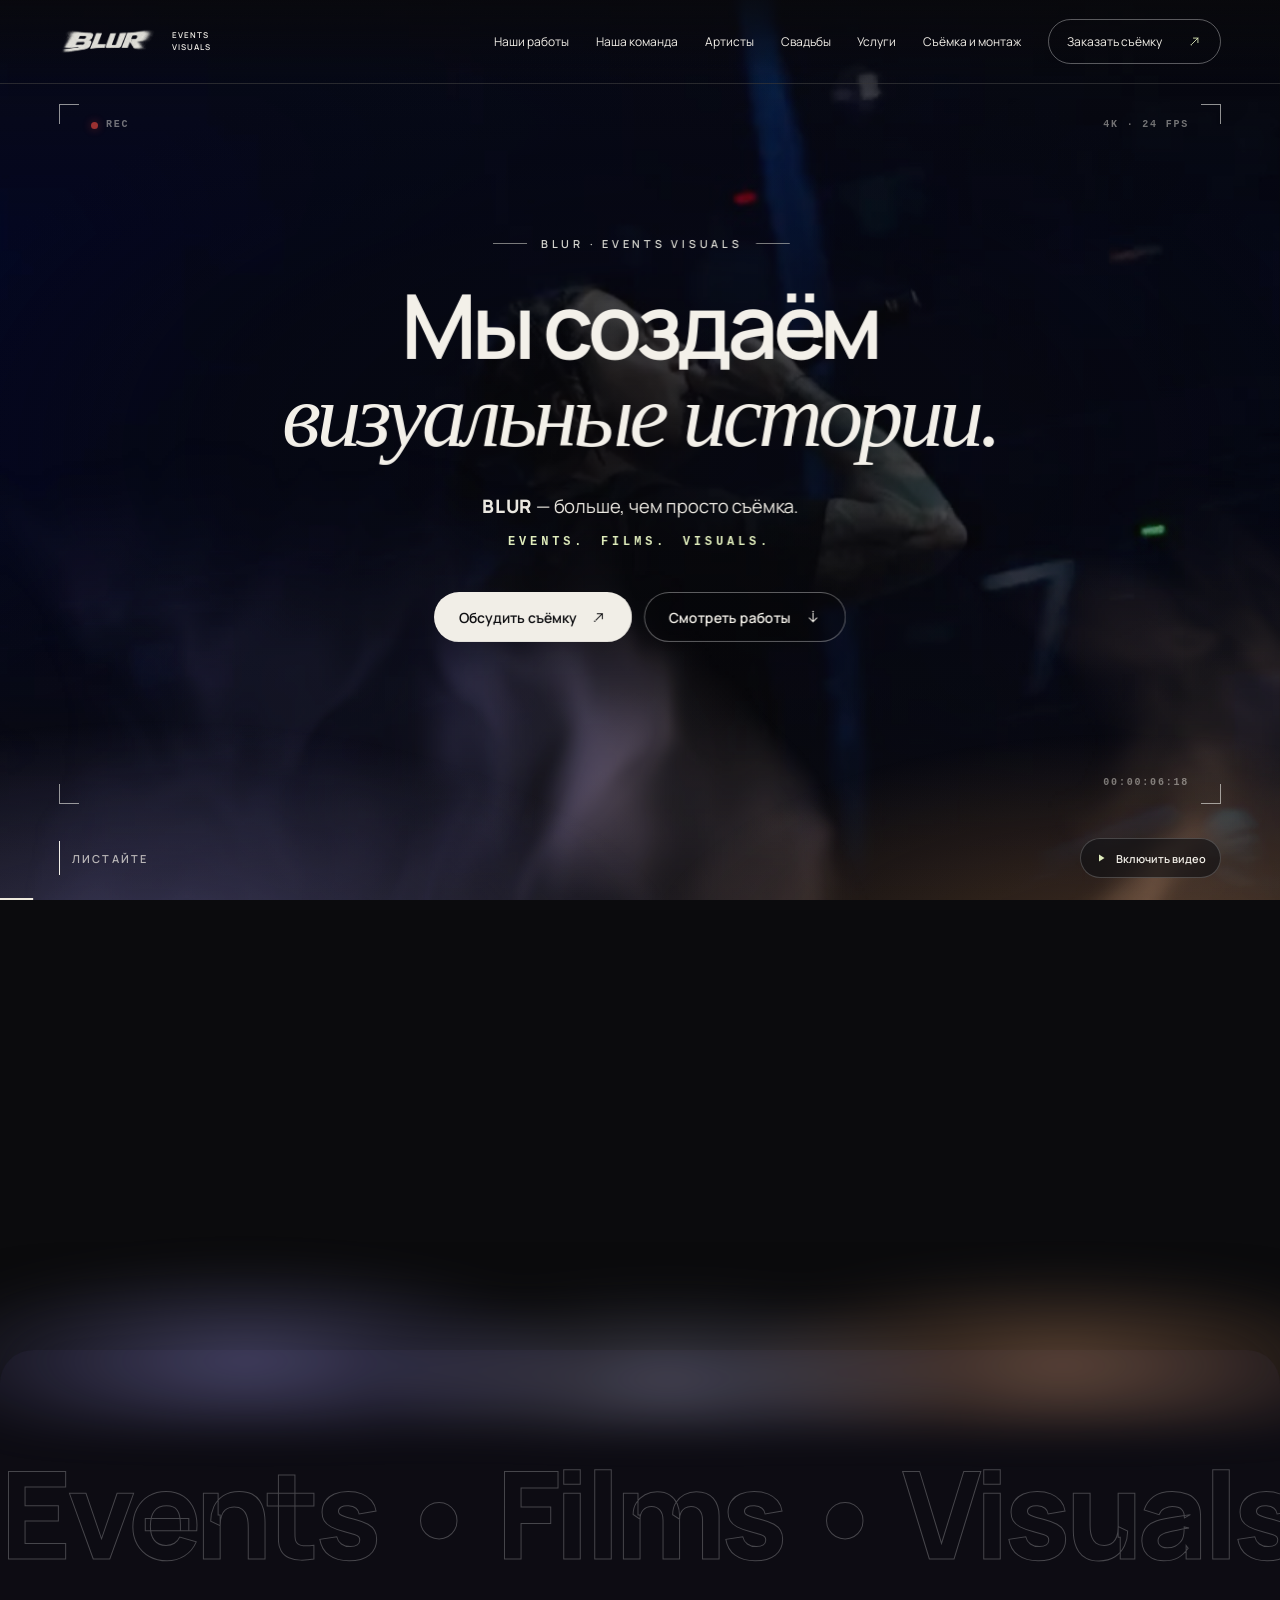
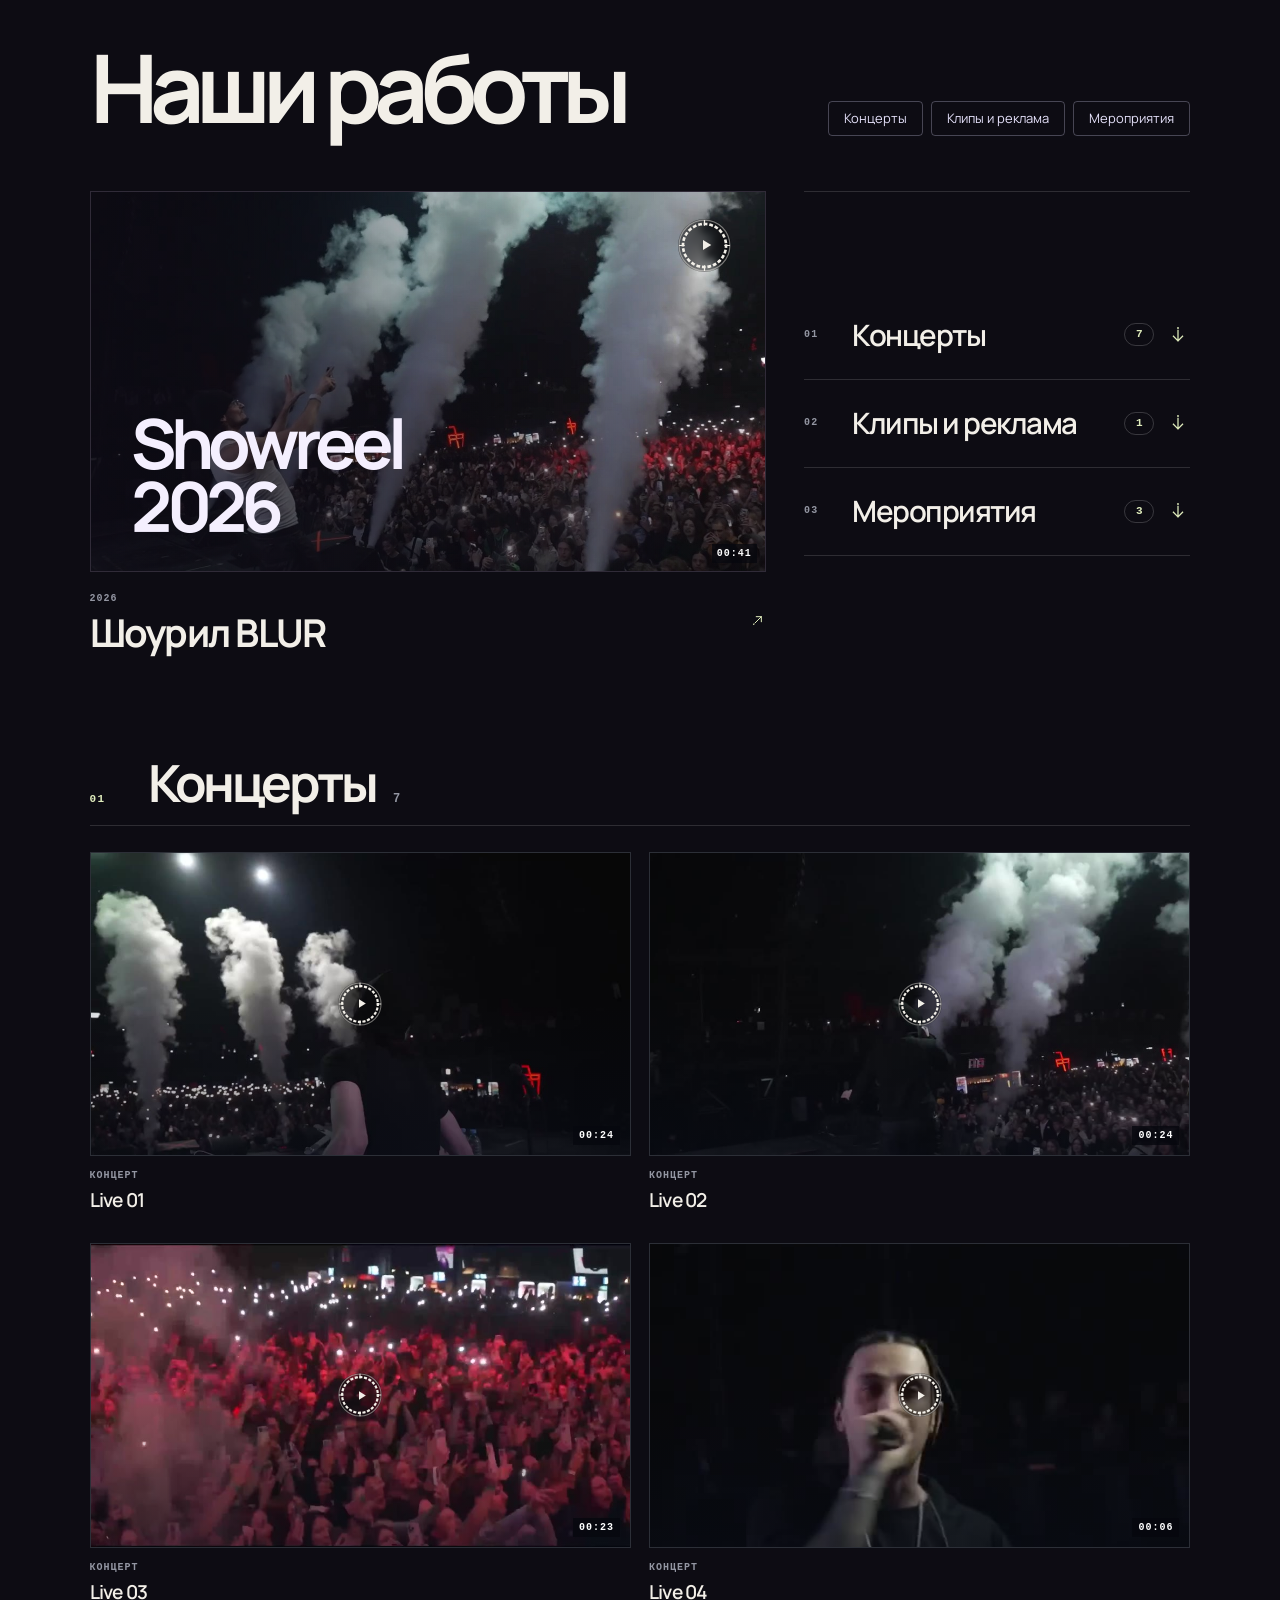
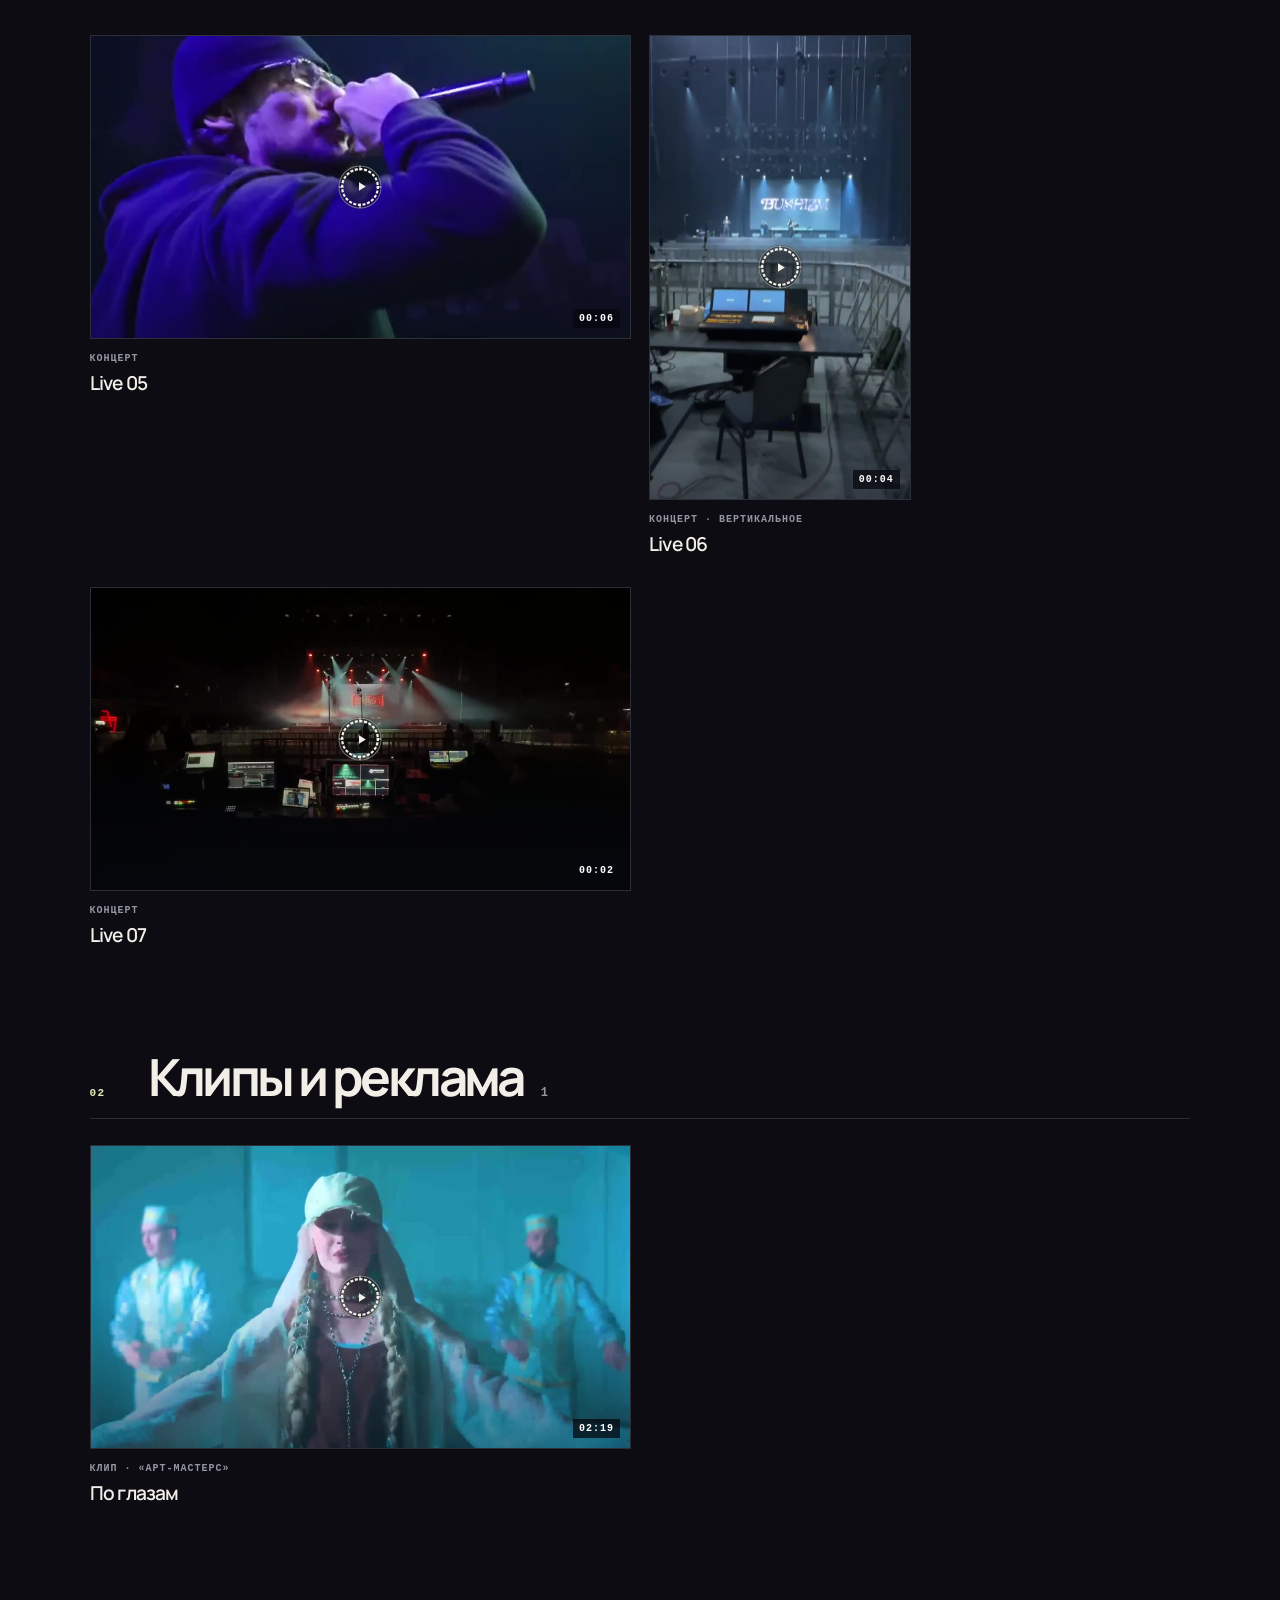
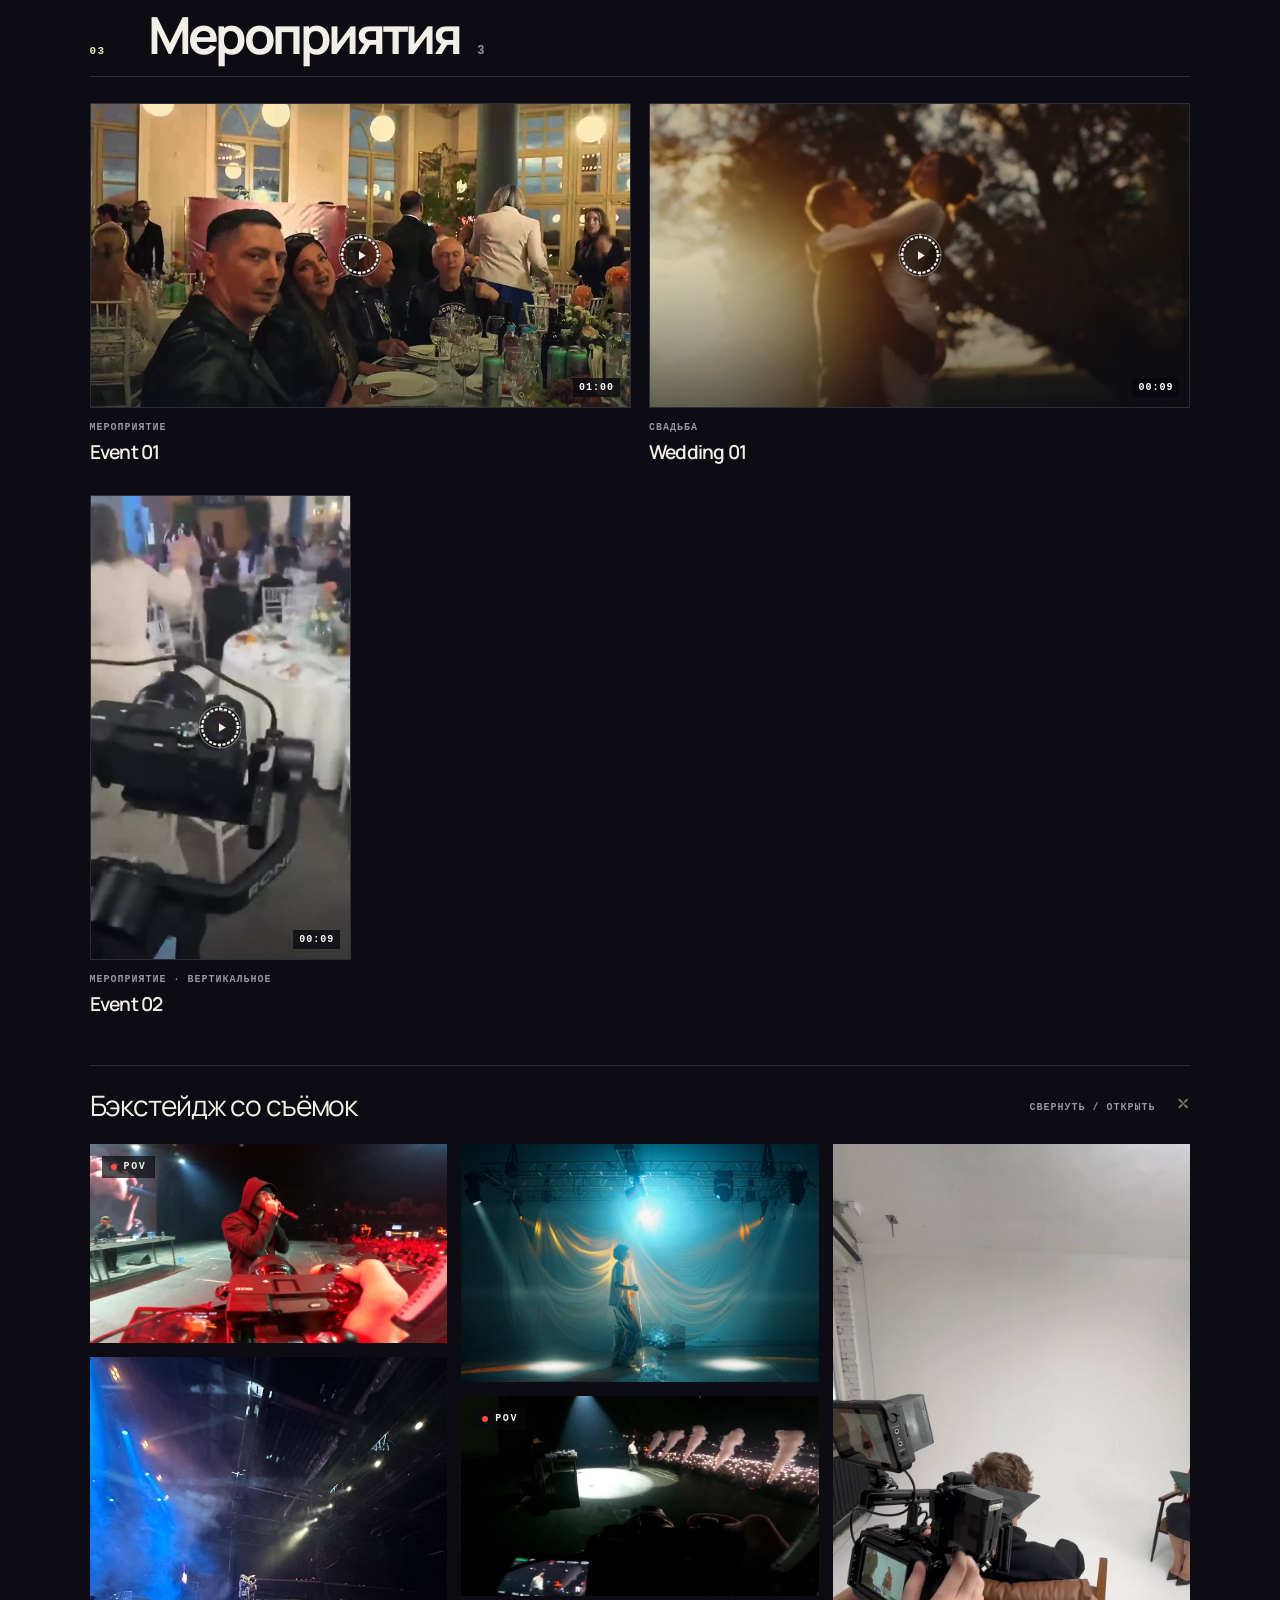
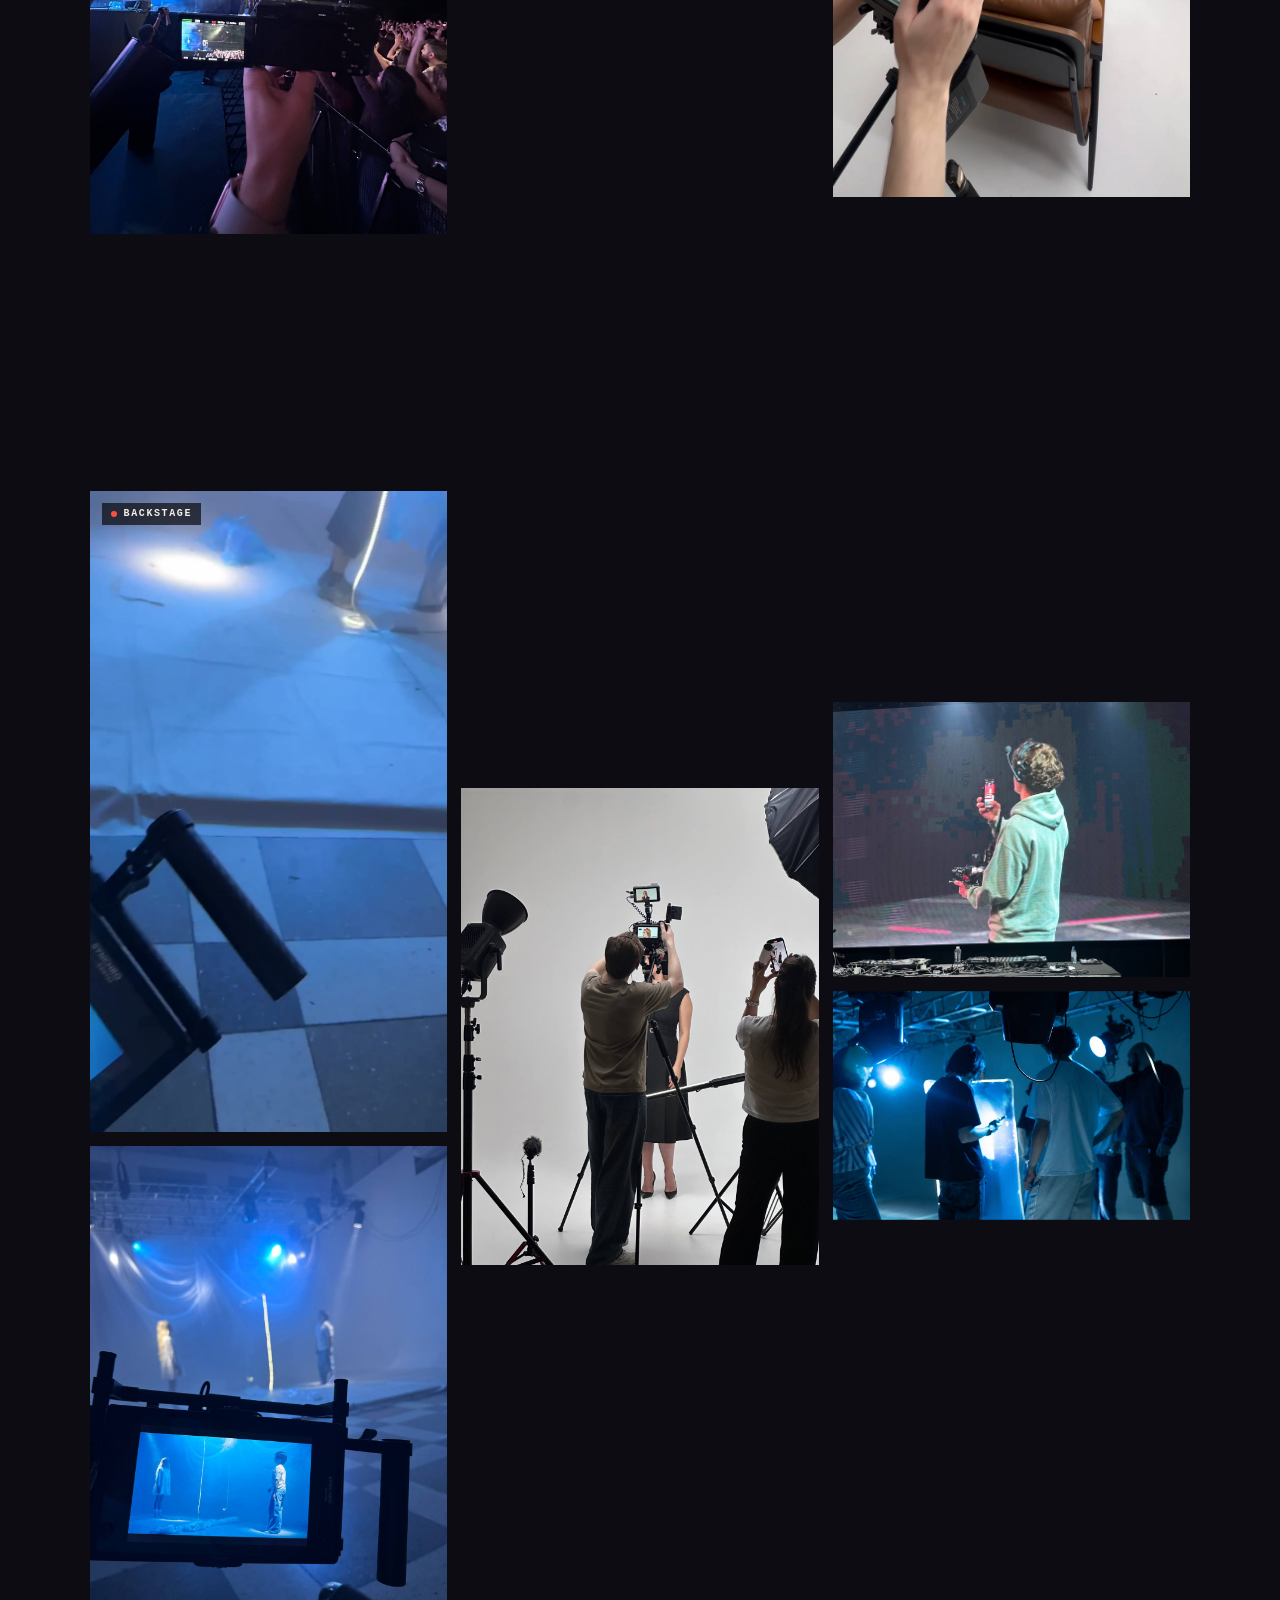
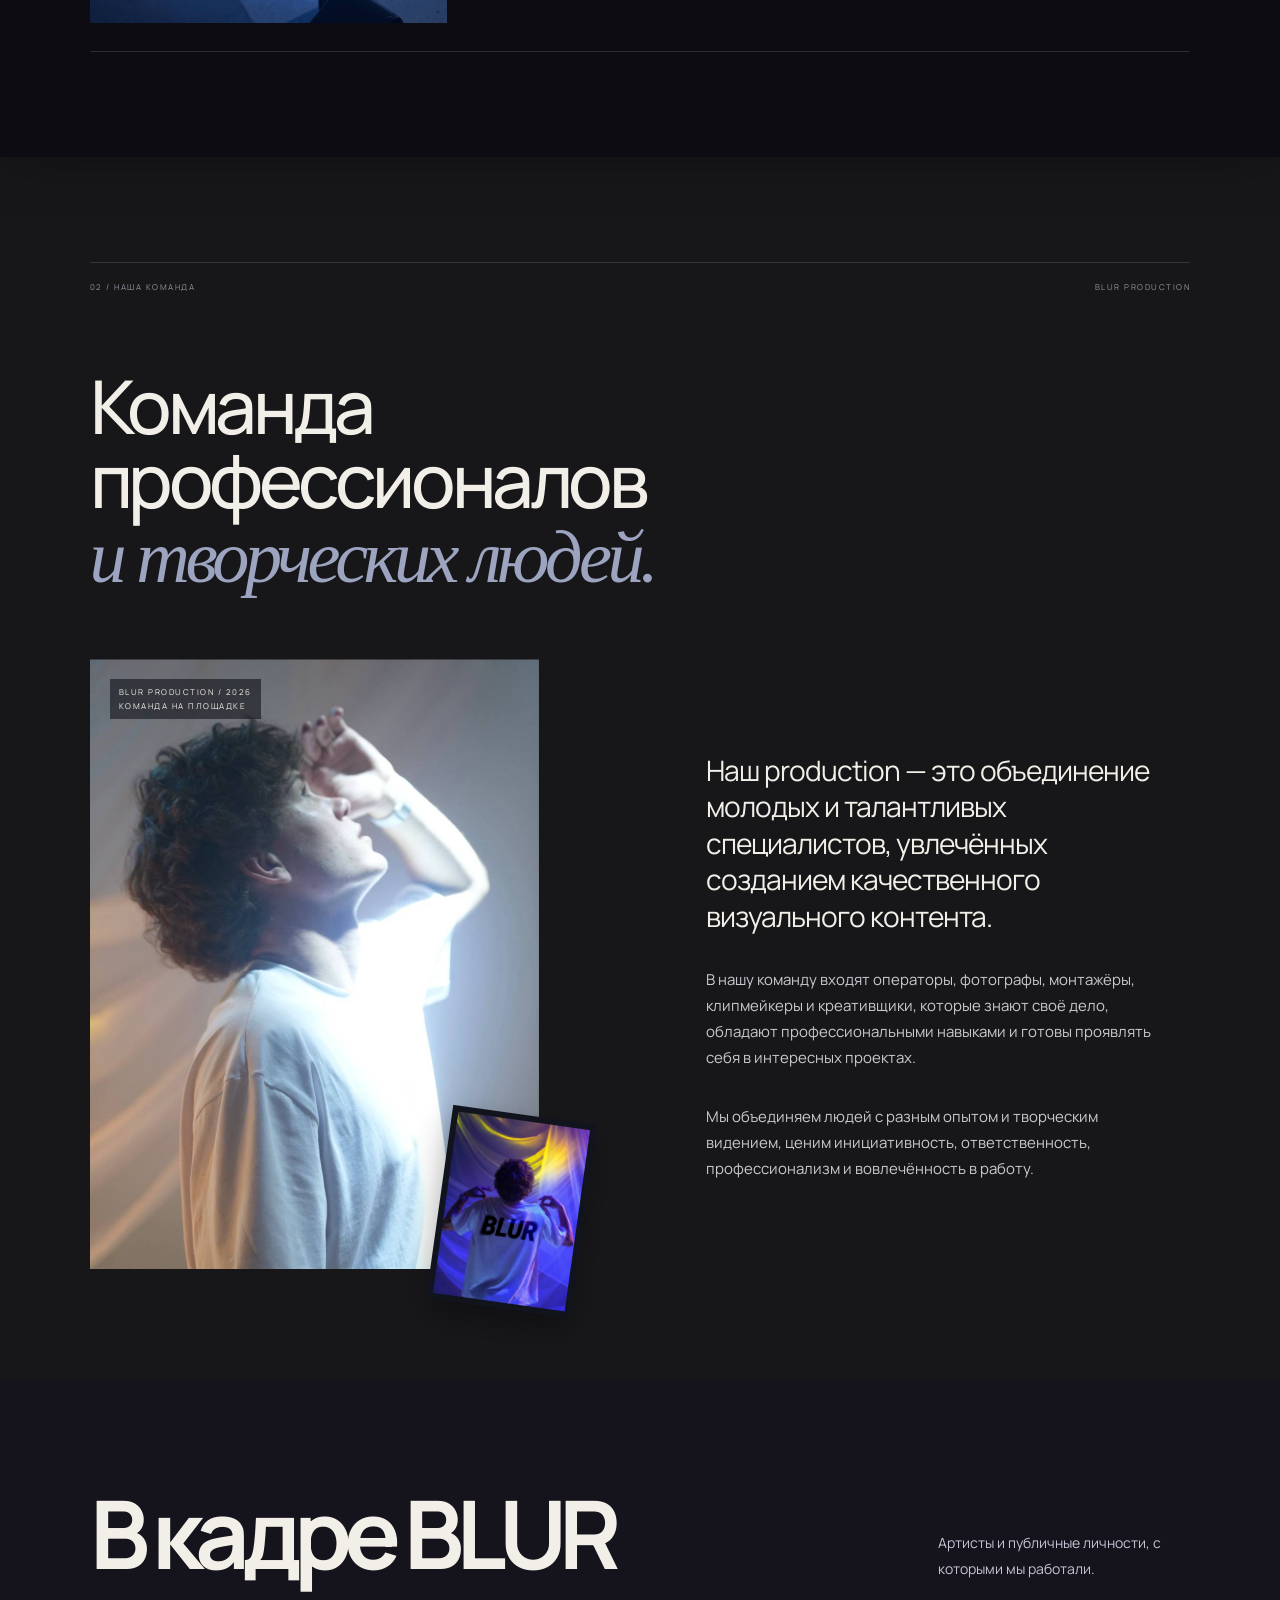
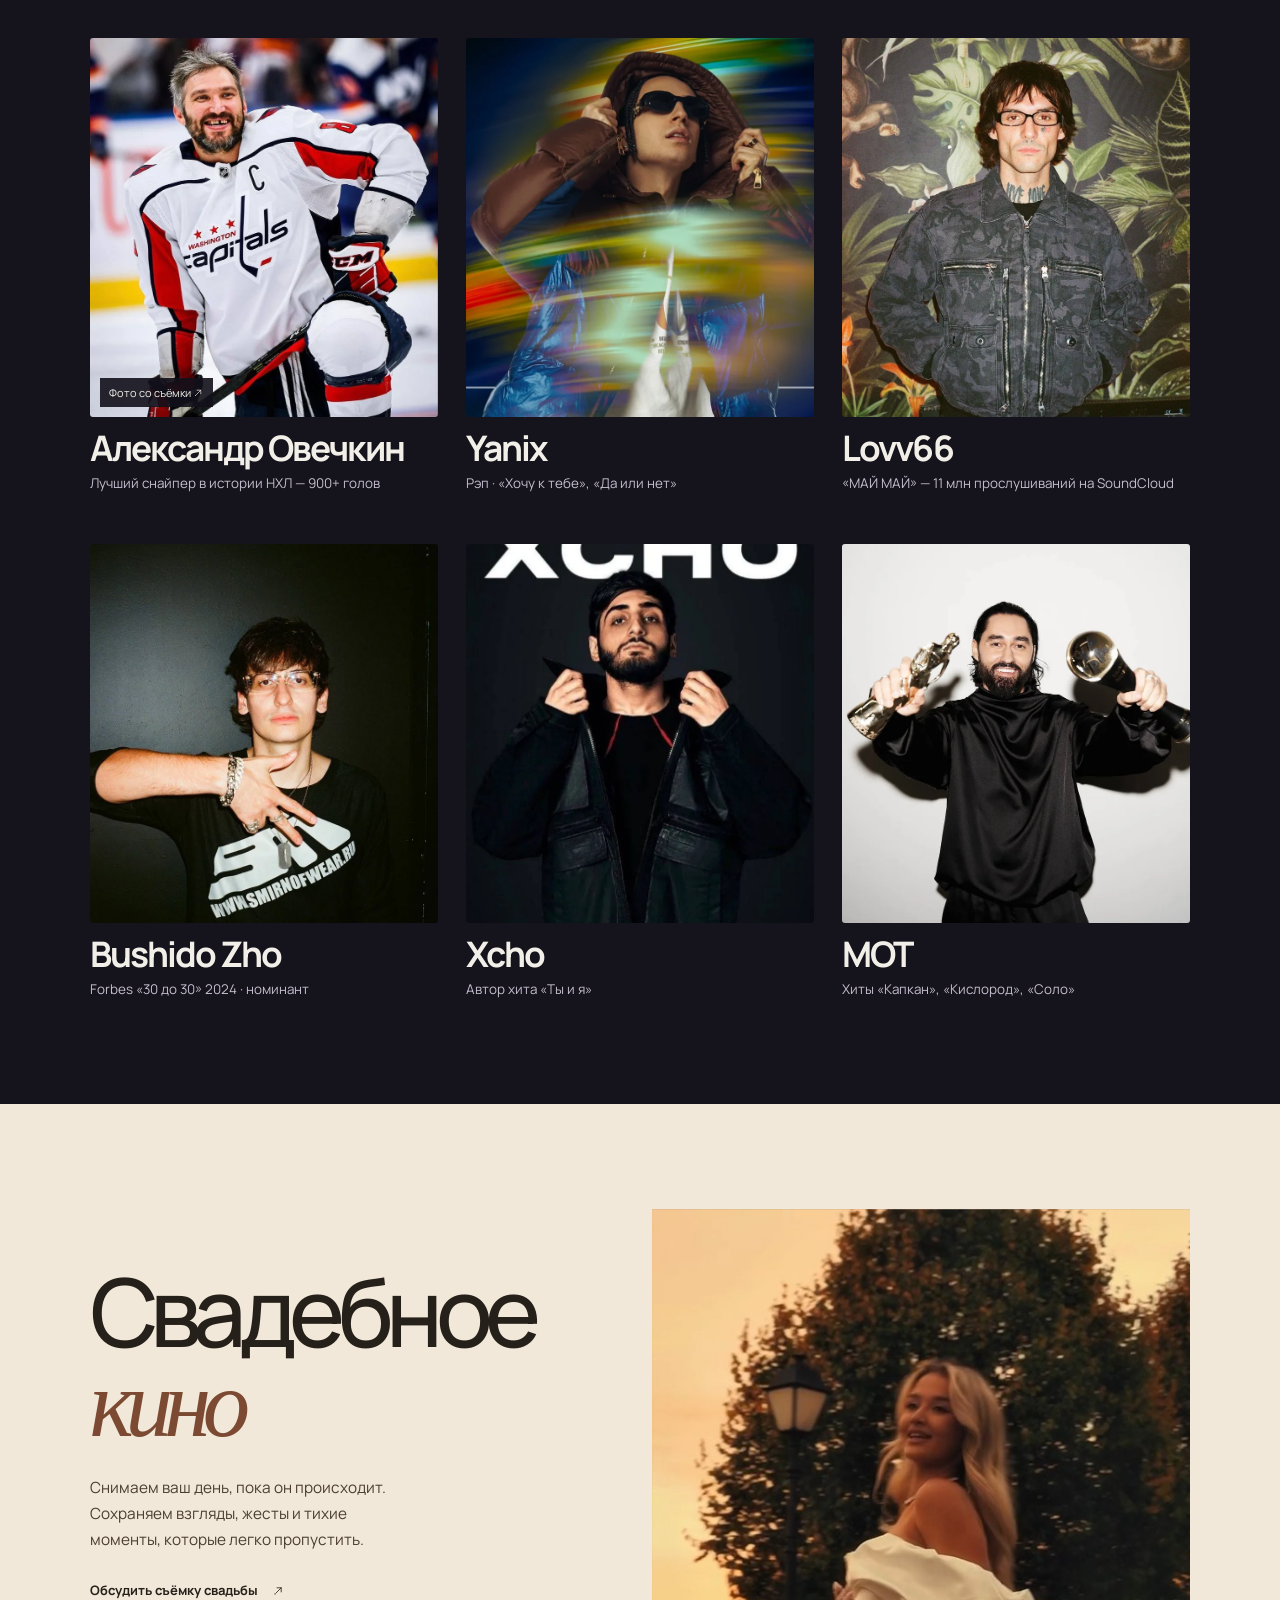
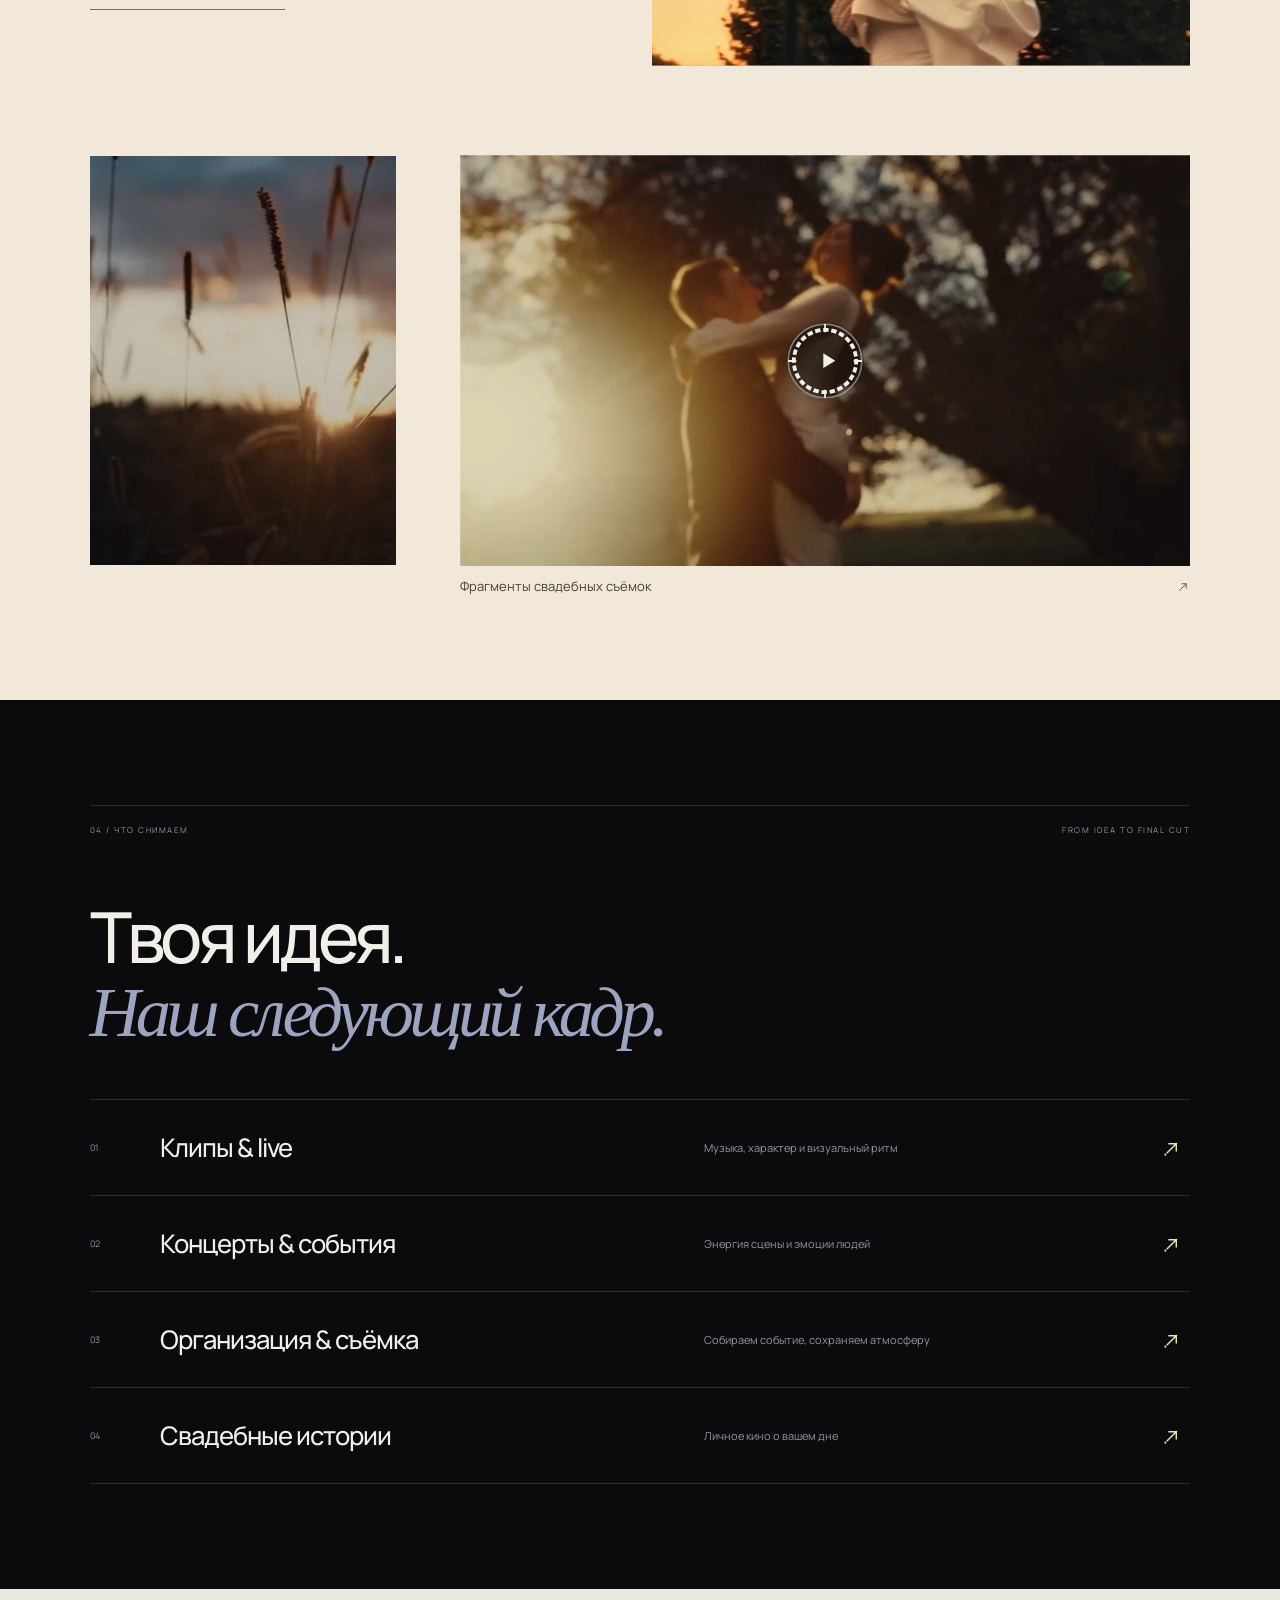
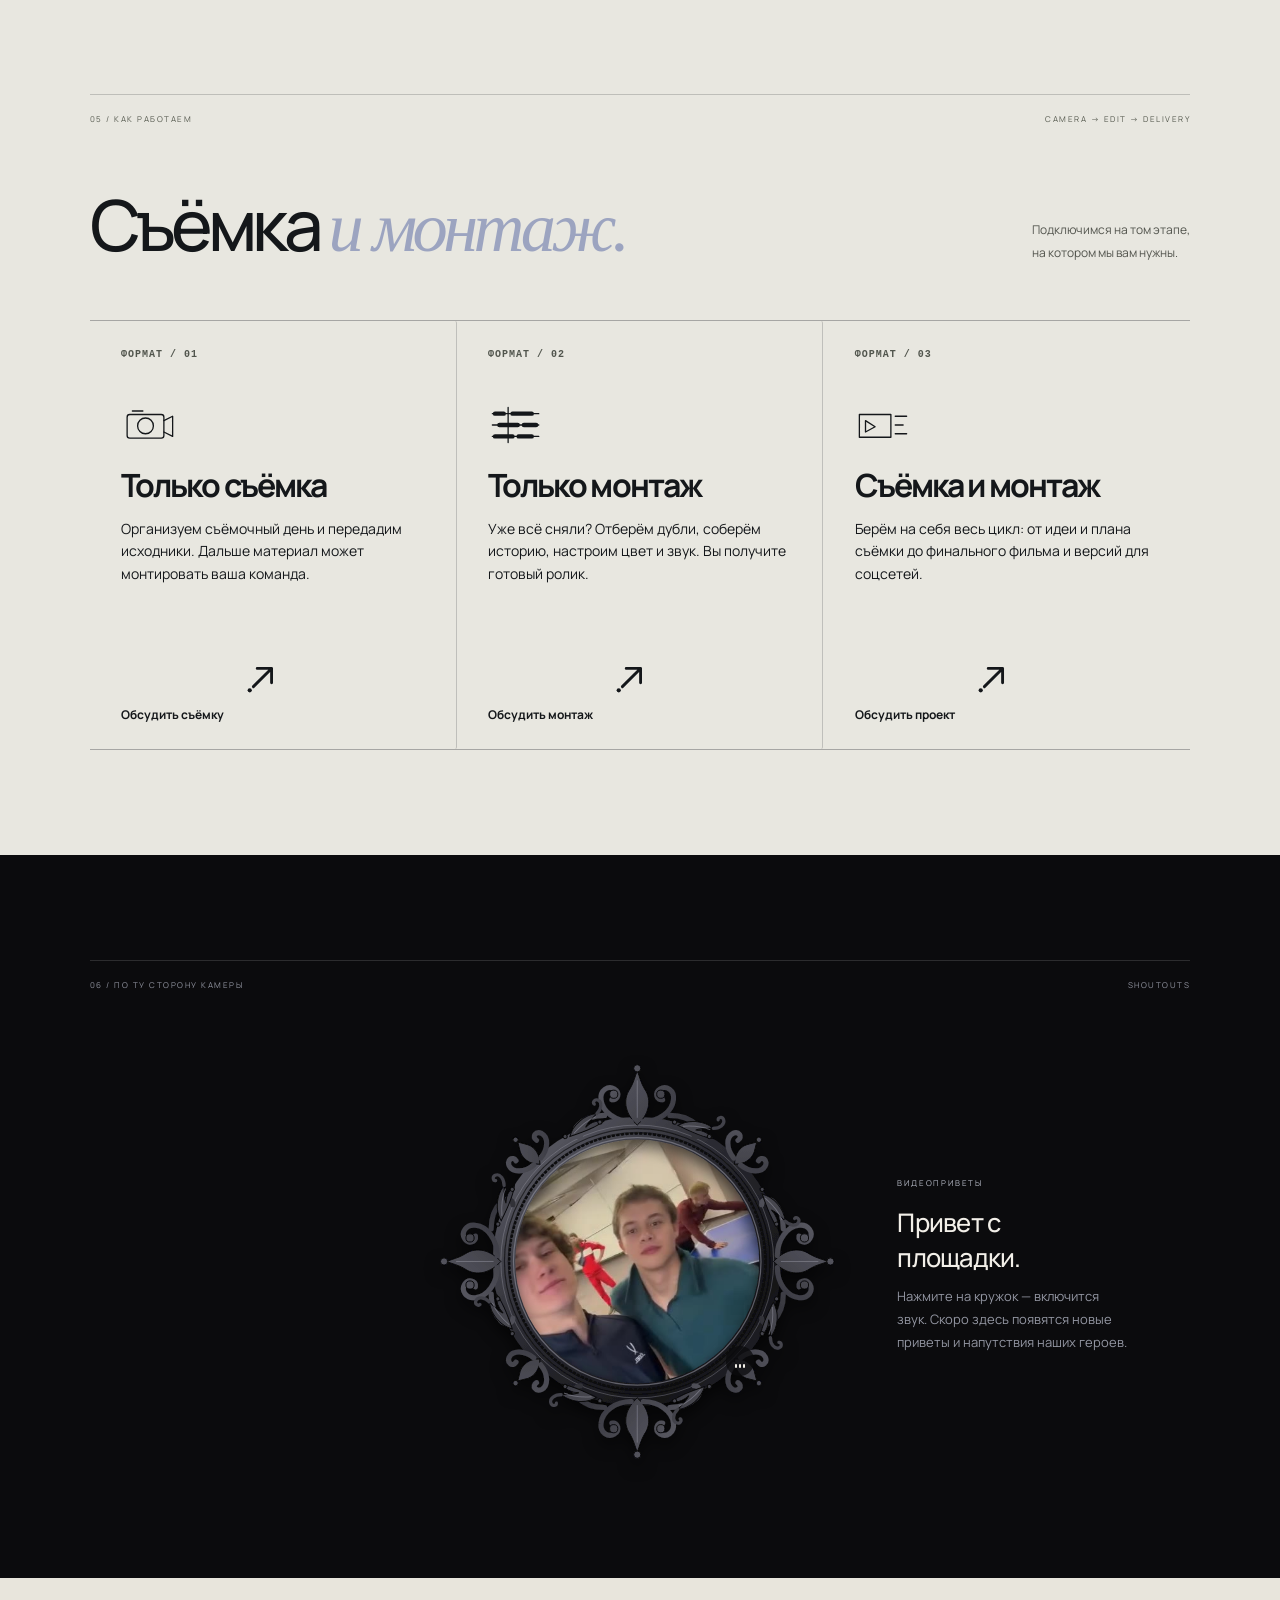
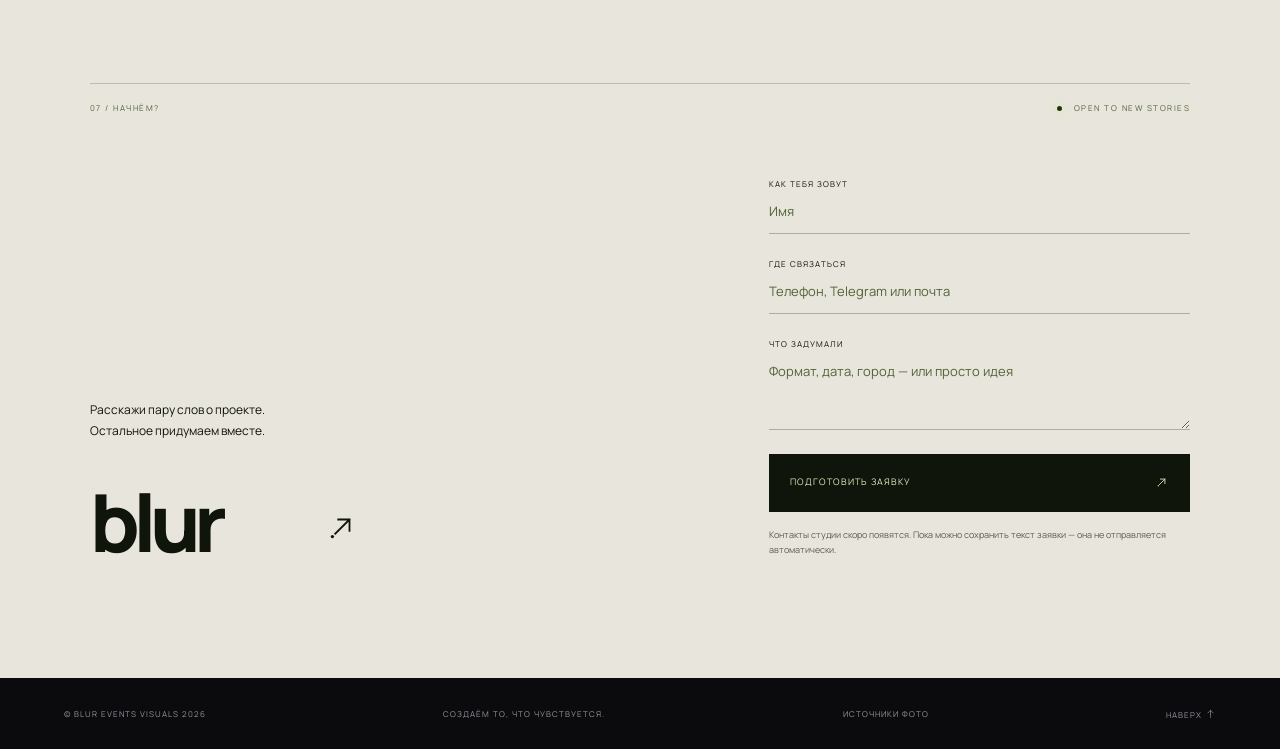
==== commit a5900b46: "Концерты: 4 новых live-ролика; POV-бэкстейдж; короткие факты об артистах; подписи без «нейросетевых»" ====
--- a/index.html
+++ b/index.html
@@ -48,22 +48,22 @@
     <div class="chapter-links"><a href="#works-concerts">Концерты</a><a href="#works-clips">Клипы и реклама</a><a href="#works-events">Мероприятия</a></div>
   </div><!--works:start-->
 <div class="film-grid live-grid" id="live-films">
-<a class="film film-1 live-feature" data-live-cut href="assets/films/blur-showreel.mp4" data-film="Шоурил BLUR" aria-label="Смотреть: Шоурил BLUR, 00:41"><div class="film-image"><img src="assets/films/live-cover.jpg" alt="" loading="lazy"><span class="live-frame-title" aria-hidden="true">В ритме<br>сцены</span><span class="film-play lens" aria-hidden="true"><svg class="i i-ring ring" aria-hidden="true" focusable="false"><use href="#i-ring"/></svg><svg class="i i-play tri" aria-hidden="true" focusable="false"><use href="#i-play"/></svg></span><time>00:41</time></div><div class="film-caption"><div><small>Концерты, клипы, мероприятия</small><h3>Шоурил BLUR</h3></div><span aria-hidden="true"><svg class="i i-ne" aria-hidden="true" focusable="false"><use href="#i-ne"/></svg></span></div></a>
+<a class="film film-1 live-feature" data-live-cut href="assets/films/blur-showreel.mp4" data-film="Шоурил BLUR" aria-label="Смотреть: Шоурил BLUR, 00:41"><div class="film-image"><img src="assets/films/live-cover.jpg" alt="" loading="lazy"><span class="live-frame-title" aria-hidden="true">Showreel<br>2026</span><span class="film-play lens" aria-hidden="true"><svg class="i i-ring ring" aria-hidden="true" focusable="false"><use href="#i-ring"/></svg><svg class="i i-play tri" aria-hidden="true" focusable="false"><use href="#i-play"/></svg></span><time>00:41</time></div><div class="film-caption"><div><small>2026</small><h3>Шоурил BLUR</h3></div><span aria-hidden="true"><svg class="i i-ne" aria-hidden="true" focusable="false"><use href="#i-ne"/></svg></span></div></a>
 <nav class="cat-menu" aria-label="Категории работ">
-<a href="#works-concerts"><small>01</small><span>Концерты</span><em>3</em><svg class="i i-down" aria-hidden="true" focusable="false"><use href="#i-down"/></svg></a>
+<a href="#works-concerts"><small>01</small><span>Концерты</span><em>7</em><svg class="i i-down" aria-hidden="true" focusable="false"><use href="#i-down"/></svg></a>
 <a href="#works-clips"><small>02</small><span>Клипы и реклама</span><em>1</em><svg class="i i-down" aria-hidden="true" focusable="false"><use href="#i-down"/></svg></a>
 <a href="#works-events"><small>03</small><span>Мероприятия</span><em>3</em><svg class="i i-down" aria-hidden="true" focusable="false"><use href="#i-down"/></svg></a>
 </nav></div>
-<section class="work-cat" id="works-concerts" aria-labelledby="works-concerts-title"><header class="work-cat-head"><small>01</small><h3 id="works-concerts-title">Концерты</h3><p>Live-съёмка, сцена и энергия зала</p><span>3</span></header>
-<div class="work-grid"><a class="work-card is-horizontal" href="assets/films/works/energiya-zala.mp4" data-film="Энергия зала" aria-label="Смотреть: Энергия зала, 00:23"><div class="work-frame"><img src="assets/films/works/energiya-zala.jpg" alt="" loading="lazy"><video class="film-preview" muted loop playsinline preload="none" data-preview="assets/films/works/energiya-zala.mp4" aria-hidden="true"></video><span class="film-play lens" aria-hidden="true"><svg class="i i-ring ring" aria-hidden="true" focusable="false"><use href="#i-ring"/></svg><svg class="i i-play tri" aria-hidden="true" focusable="false"><use href="#i-play"/></svg></span><time>00:23</time></div><small>Концерт</small><h4>Энергия зала</h4></a><a class="work-card is-vertical" href="assets/films/works/pered-shou.mp4" data-film="Перед шоу" aria-label="Смотреть: Перед шоу, 00:04"><div class="work-frame"><img src="assets/films/works/pered-shou.jpg" alt="" loading="lazy"><video class="film-preview" muted loop playsinline preload="none" data-preview="assets/films/works/pered-shou.mp4" aria-hidden="true"></video><span class="film-play lens" aria-hidden="true"><svg class="i i-ring ring" aria-hidden="true" focusable="false"><use href="#i-ring"/></svg><svg class="i i-play tri" aria-hidden="true" focusable="false"><use href="#i-play"/></svg></span><time>00:04</time></div><small>Концерт · сцена</small><h4>Перед шоу</h4></a><a class="work-card is-horizontal" href="assets/films/works/arena.mp4" data-film="Арена" aria-label="Смотреть: Арена, 00:02"><div class="work-frame"><img src="assets/films/works/arena.jpg" alt="" loading="lazy"><video class="film-preview" muted loop playsinline preload="none" data-preview="assets/films/works/arena.mp4" aria-hidden="true"></video><span class="film-play lens" aria-hidden="true"><svg class="i i-ring ring" aria-hidden="true" focusable="false"><use href="#i-ring"/></svg><svg class="i i-play tri" aria-hidden="true" focusable="false"><use href="#i-play"/></svg></span><time>00:02</time></div><small>Концерт</small><h4>Арена</h4></a></div>
-</section>
-<section class="work-cat" id="works-clips" aria-labelledby="works-clips-title"><header class="work-cat-head"><small>02</small><h3 id="works-clips-title">Клипы и реклама</h3><p>Музыкальные клипы, реклама и имиджевые ролики</p><span>1</span></header>
-<div class="work-grid"><a class="work-card is-horizontal" href="assets/films/works/po-glazam.mp4" data-film="По глазам" aria-label="Смотреть: По глазам, 02:19"><div class="work-frame"><img src="assets/films/works/po-glazam.jpg" alt="" loading="lazy"><video class="film-preview" muted loop playsinline preload="none" data-preview="assets/films/works/po-glazam.mp4" aria-hidden="true"></video><span class="film-play lens" aria-hidden="true"><svg class="i i-ring ring" aria-hidden="true" focusable="false"><use href="#i-ring"/></svg><svg class="i i-play tri" aria-hidden="true" focusable="false"><use href="#i-play"/></svg></span><time>02:19</time></div><small>Клип</small><h4>По глазам</h4></a></div>
-</section>
-<section class="work-cat" id="works-events" aria-labelledby="works-events-title"><header class="work-cat-head"><small>03</small><h3 id="works-events-title">Мероприятия</h3><p>Свадьбы, выпускные, вечера и корпоративы</p><span>3</span></header>
-<div class="work-grid"><a class="work-card is-horizontal" href="assets/films/works/prazdnichnyy-vecher.mp4" data-film="Праздничный вечер" aria-label="Смотреть: Праздничный вечер, 01:00"><div class="work-frame"><img src="assets/films/works/prazdnichnyy-vecher.jpg" alt="" loading="lazy"><video class="film-preview" muted loop playsinline preload="none" data-preview="assets/films/works/prazdnichnyy-vecher.mp4" aria-hidden="true"></video><span class="film-play lens" aria-hidden="true"><svg class="i i-ring ring" aria-hidden="true" focusable="false"><use href="#i-ring"/></svg><svg class="i i-play tri" aria-hidden="true" focusable="false"><use href="#i-play"/></svg></span><time>01:00</time></div><small>Мероприятие</small><h4>Праздничный вечер</h4></a><a class="work-card is-horizontal" href="assets/weddings/wedding-cut.mp4" data-film="Свадебные фрагменты" aria-label="Смотреть: Свадебные фрагменты, 00:09"><div class="work-frame"><img src="assets/weddings/dance.jpg" alt="" loading="lazy"><video class="film-preview" muted loop playsinline preload="none" data-preview="assets/weddings/wedding-cut.mp4" aria-hidden="true"></video><span class="film-play lens" aria-hidden="true"><svg class="i i-ring ring" aria-hidden="true" focusable="false"><use href="#i-ring"/></svg><svg class="i i-play tri" aria-hidden="true" focusable="false"><use href="#i-play"/></svg></span><time>00:09</time></div><small>Свадьба</small><h4>Свадебные фрагменты</h4></a><a class="work-card is-vertical" href="assets/films/works/kamera-na-bankete.mp4" data-film="Камера на банкете" aria-label="Смотреть: Камера на банкете, 00:09"><div class="work-frame"><img src="assets/films/works/kamera-na-bankete.jpg" alt="" loading="lazy"><video class="film-preview" muted loop playsinline preload="none" data-preview="assets/films/works/kamera-na-bankete.mp4" aria-hidden="true"></video><span class="film-play lens" aria-hidden="true"><svg class="i i-ring ring" aria-hidden="true" focusable="false"><use href="#i-ring"/></svg><svg class="i i-play tri" aria-hidden="true" focusable="false"><use href="#i-play"/></svg></span><time>00:09</time></div><small>Мероприятие · бэкстейдж</small><h4>Камера на банкете</h4></a></div>
-</section>
-<!--works:end--><details class="photo-archive" open><summary><span>Бэкстейдж со съёмок</span><small>СВЕРНУТЬ / ОТКРЫТЬ <b><svg class="i i-plus" aria-hidden="true" focusable="false"><use href="#i-plus"/></svg></b></small></summary><div class="bs-grid"><button class="bs-tile" type="button" data-gallery="backstage" data-index="0" aria-label="Открыть фото: Съёмка концерта из-за ограждения"><span class="bs-frame"><img src="assets/backstage/concert-camera.jpg" alt="Съёмка концерта из-за ограждения" loading="lazy"><span class="project-open"><svg class="i i-ne" aria-hidden="true" focusable="false"><use href="#i-ne"/></svg></span></span></button><button class="bs-tile" type="button" data-gallery="backstage" data-index="1" aria-label="Открыть фото: Операторы снимают героиню среди светлых тканей"><span class="bs-frame"><img src="assets/backstage/set-veil.jpg" alt="Операторы снимают героиню среди светлых тканей" loading="lazy"><span class="project-open"><svg class="i i-ne" aria-hidden="true" focusable="false"><use href="#i-ne"/></svg></span></span></button><a class="bs-tile is-video" href="assets/backstage/monitor-set.mp4" data-film="Бэкстейдж: синий павильон" aria-label="Смотреть: Бэкстейдж: синий павильон"><span class="bs-frame"><img src="assets/backstage/monitor-set.jpg" alt="" loading="lazy"><video muted loop playsinline preload="none" data-loop="assets/backstage/monitor-set.mp4" aria-hidden="true"></video><span class="bs-badge"><b></b>BACKSTAGE</span></span></a><button class="bs-tile" type="button" data-gallery="backstage" data-index="2" aria-label="Открыть фото: Кадр на мониторе во время съёмки клипа в синем свете"><span class="bs-frame"><img src="assets/backstage/monitor-blue.jpg" alt="Кадр на мониторе во время съёмки клипа в синем свете" loading="lazy"><span class="project-open"><svg class="i i-ne" aria-hidden="true" focusable="false"><use href="#i-ne"/></svg></span></span></button><button class="bs-tile" type="button" data-gallery="backstage" data-index="3" aria-label="Открыть фото: Герой клипа под сценическим светом"><span class="bs-frame"><img src="assets/backstage/stage-light.jpg" alt="Герой клипа под сценическим светом" loading="lazy"><span class="project-open"><svg class="i i-ne" aria-hidden="true" focusable="false"><use href="#i-ne"/></svg></span></span></button><button class="bs-tile" type="button" data-gallery="backstage" data-index="4" aria-label="Открыть фото: Команда на площадке, чёрно-белый кадр"><span class="bs-frame"><img src="assets/backstage/team-bw.jpg" alt="Команда на площадке, чёрно-белый кадр" loading="lazy"><span class="project-open"><svg class="i i-ne" aria-hidden="true" focusable="false"><use href="#i-ne"/></svg></span></span></button><button class="bs-tile" type="button" data-gallery="backstage" data-index="5" aria-label="Открыть фото: Съёмка клипа в синем павильоне"><span class="bs-frame"><img src="assets/backstage/set-blue.jpg" alt="Съёмка клипа в синем павильоне" loading="lazy"><span class="project-open"><svg class="i i-ne" aria-hidden="true" focusable="false"><use href="#i-ne"/></svg></span></span></button><a class="bs-tile is-video" href="assets/backstage/smoke-dance.mp4" data-film="Бэкстейдж: танец в дыму" aria-label="Смотреть: Бэкстейдж: танец в дыму"><span class="bs-frame"><img src="assets/backstage/smoke-dance.jpg" alt="" loading="lazy"><video muted loop playsinline preload="none" data-loop="assets/backstage/smoke-dance.mp4" aria-hidden="true"></video><span class="bs-badge"><b></b>BACKSTAGE</span></span></a><button class="bs-tile" type="button" data-gallery="backstage" data-index="6" aria-label="Открыть фото: Съёмка интервью в белой студии"><span class="bs-frame"><img src="assets/backstage/studio-interview.jpg" alt="Съёмка интервью в белой студии" loading="lazy"><span class="project-open"><svg class="i i-ne" aria-hidden="true" focusable="false"><use href="#i-ne"/></svg></span></span></button><button class="bs-tile" type="button" data-gallery="backstage" data-index="7" aria-label="Открыть фото: Оператор настраивает камеру перед интервью"><span class="bs-frame"><img src="assets/backstage/studio-hands.jpg" alt="Оператор настраивает камеру перед интервью" loading="lazy"><span class="project-open"><svg class="i i-ne" aria-hidden="true" focusable="false"><use href="#i-ne"/></svg></span></span></button><button class="bs-tile" type="button" data-gallery="backstage" data-index="8" aria-label="Открыть фото: Мультикамерная съёмка концерта"><span class="bs-frame"><img src="assets/live-stage.jpg" alt="Мультикамерная съёмка концерта" loading="lazy"><span class="project-open"><svg class="i i-ne" aria-hidden="true" focusable="false"><use href="#i-ne"/></svg></span></span></button><button class="bs-tile" type="button" data-gallery="backstage" data-index="9" aria-label="Открыть фото: Оператор на большом экране сцены"><span class="bs-frame"><img src="assets/editorial/stage-feed.jpg" alt="Оператор на большом экране сцены" loading="lazy"><span class="project-open"><svg class="i i-ne" aria-hidden="true" focusable="false"><use href="#i-ne"/></svg></span></span></button><button class="bs-tile" type="button" data-gallery="backstage" data-index="10" aria-label="Открыть фото: Площадка клипа в синем свете"><span class="bs-frame"><img src="assets/backstage-blue.jpg" alt="Площадка клипа в синем свете" loading="lazy"><span class="project-open"><svg class="i i-ne" aria-hidden="true" focusable="false"><use href="#i-ne"/></svg></span></span></button></div></details></section>
+<section class="work-cat" id="works-concerts" aria-labelledby="works-concerts-title"><header class="work-cat-head"><small>01</small><h3 id="works-concerts-title">Концерты</h3><span>7</span></header>
+<div class="work-grid"><a class="work-card is-horizontal" href="assets/films/works/live-pyro.mp4" data-film="Live 01" aria-label="Смотреть: Live 01, 00:24"><div class="work-frame"><img src="assets/films/works/live-pyro.jpg" alt="" loading="lazy"><video class="film-preview" muted loop playsinline preload="none" data-preview="assets/films/works/live-pyro.mp4" aria-hidden="true"></video><span class="film-play lens" aria-hidden="true"><svg class="i i-ring ring" aria-hidden="true" focusable="false"><use href="#i-ring"/></svg><svg class="i i-play tri" aria-hidden="true" focusable="false"><use href="#i-play"/></svg></span><time>00:24</time></div><small>Концерт</small><h4>Live 01</h4></a><a class="work-card is-horizontal" href="assets/films/works/live-hood.mp4" data-film="Live 02" aria-label="Смотреть: Live 02, 00:24"><div class="work-frame"><img src="assets/films/works/live-hood.jpg" alt="" loading="lazy"><video class="film-preview" muted loop playsinline preload="none" data-preview="assets/films/works/live-hood.mp4" aria-hidden="true"></video><span class="film-play lens" aria-hidden="true"><svg class="i i-ring ring" aria-hidden="true" focusable="false"><use href="#i-ring"/></svg><svg class="i i-play tri" aria-hidden="true" focusable="false"><use href="#i-play"/></svg></span><time>00:24</time></div><small>Концерт</small><h4>Live 02</h4></a><a class="work-card is-horizontal" href="assets/films/works/energiya-zala.mp4" data-film="Live 03" aria-label="Смотреть: Live 03, 00:23"><div class="work-frame"><img src="assets/films/works/energiya-zala.jpg" alt="" loading="lazy"><video class="film-preview" muted loop playsinline preload="none" data-preview="assets/films/works/energiya-zala.mp4" aria-hidden="true"></video><span class="film-play lens" aria-hidden="true"><svg class="i i-ring ring" aria-hidden="true" focusable="false"><use href="#i-ring"/></svg><svg class="i i-play tri" aria-hidden="true" focusable="false"><use href="#i-play"/></svg></span><time>00:23</time></div><small>Концерт</small><h4>Live 03</h4></a><a class="work-card is-horizontal" href="assets/films/works/live-mic.mp4" data-film="Live 04" aria-label="Смотреть: Live 04, 00:06"><div class="work-frame"><img src="assets/films/works/live-mic.jpg" alt="" loading="lazy"><video class="film-preview" muted loop playsinline preload="none" data-preview="assets/films/works/live-mic.mp4" aria-hidden="true"></video><span class="film-play lens" aria-hidden="true"><svg class="i i-ring ring" aria-hidden="true" focusable="false"><use href="#i-ring"/></svg><svg class="i i-play tri" aria-hidden="true" focusable="false"><use href="#i-play"/></svg></span><time>00:06</time></div><small>Концерт</small><h4>Live 04</h4></a><a class="work-card is-horizontal" href="assets/films/works/live-blue.mp4" data-film="Live 05" aria-label="Смотреть: Live 05, 00:06"><div class="work-frame"><img src="assets/films/works/live-blue.jpg" alt="" loading="lazy"><video class="film-preview" muted loop playsinline preload="none" data-preview="assets/films/works/live-blue.mp4" aria-hidden="true"></video><span class="film-play lens" aria-hidden="true"><svg class="i i-ring ring" aria-hidden="true" focusable="false"><use href="#i-ring"/></svg><svg class="i i-play tri" aria-hidden="true" focusable="false"><use href="#i-play"/></svg></span><time>00:06</time></div><small>Концерт</small><h4>Live 05</h4></a><a class="work-card is-vertical" href="assets/films/works/pered-shou.mp4" data-film="Live 06" aria-label="Смотреть: Live 06, 00:04"><div class="work-frame"><img src="assets/films/works/pered-shou.jpg" alt="" loading="lazy"><video class="film-preview" muted loop playsinline preload="none" data-preview="assets/films/works/pered-shou.mp4" aria-hidden="true"></video><span class="film-play lens" aria-hidden="true"><svg class="i i-ring ring" aria-hidden="true" focusable="false"><use href="#i-ring"/></svg><svg class="i i-play tri" aria-hidden="true" focusable="false"><use href="#i-play"/></svg></span><time>00:04</time></div><small>Концерт · вертикальное</small><h4>Live 06</h4></a><a class="work-card is-horizontal" href="assets/films/works/arena.mp4" data-film="Live 07" aria-label="Смотреть: Live 07, 00:02"><div class="work-frame"><img src="assets/films/works/arena.jpg" alt="" loading="lazy"><video class="film-preview" muted loop playsinline preload="none" data-preview="assets/films/works/arena.mp4" aria-hidden="true"></video><span class="film-play lens" aria-hidden="true"><svg class="i i-ring ring" aria-hidden="true" focusable="false"><use href="#i-ring"/></svg><svg class="i i-play tri" aria-hidden="true" focusable="false"><use href="#i-play"/></svg></span><time>00:02</time></div><small>Концерт</small><h4>Live 07</h4></a></div>
+</section>
+<section class="work-cat" id="works-clips" aria-labelledby="works-clips-title"><header class="work-cat-head"><small>02</small><h3 id="works-clips-title">Клипы и реклама</h3><span>1</span></header>
+<div class="work-grid"><a class="work-card is-horizontal" href="assets/films/works/po-glazam.mp4" data-film="По глазам" aria-label="Смотреть: По глазам, 02:19"><div class="work-frame"><img src="assets/films/works/po-glazam.jpg" alt="" loading="lazy"><video class="film-preview" muted loop playsinline preload="none" data-preview="assets/films/works/po-glazam.mp4" aria-hidden="true"></video><span class="film-play lens" aria-hidden="true"><svg class="i i-ring ring" aria-hidden="true" focusable="false"><use href="#i-ring"/></svg><svg class="i i-play tri" aria-hidden="true" focusable="false"><use href="#i-play"/></svg></span><time>02:19</time></div><small>Клип · «Арт-Мастерс»</small><h4>По глазам</h4></a></div>
+</section>
+<section class="work-cat" id="works-events" aria-labelledby="works-events-title"><header class="work-cat-head"><small>03</small><h3 id="works-events-title">Мероприятия</h3><span>3</span></header>
+<div class="work-grid"><a class="work-card is-horizontal" href="assets/films/works/prazdnichnyy-vecher.mp4" data-film="Event 01" aria-label="Смотреть: Event 01, 01:00"><div class="work-frame"><img src="assets/films/works/prazdnichnyy-vecher.jpg" alt="" loading="lazy"><video class="film-preview" muted loop playsinline preload="none" data-preview="assets/films/works/prazdnichnyy-vecher.mp4" aria-hidden="true"></video><span class="film-play lens" aria-hidden="true"><svg class="i i-ring ring" aria-hidden="true" focusable="false"><use href="#i-ring"/></svg><svg class="i i-play tri" aria-hidden="true" focusable="false"><use href="#i-play"/></svg></span><time>01:00</time></div><small>Мероприятие</small><h4>Event 01</h4></a><a class="work-card is-horizontal" href="assets/weddings/wedding-cut.mp4" data-film="Wedding 01" aria-label="Смотреть: Wedding 01, 00:09"><div class="work-frame"><img src="assets/weddings/dance.jpg" alt="" loading="lazy"><video class="film-preview" muted loop playsinline preload="none" data-preview="assets/weddings/wedding-cut.mp4" aria-hidden="true"></video><span class="film-play lens" aria-hidden="true"><svg class="i i-ring ring" aria-hidden="true" focusable="false"><use href="#i-ring"/></svg><svg class="i i-play tri" aria-hidden="true" focusable="false"><use href="#i-play"/></svg></span><time>00:09</time></div><small>Свадьба</small><h4>Wedding 01</h4></a><a class="work-card is-vertical" href="assets/films/works/kamera-na-bankete.mp4" data-film="Event 02" aria-label="Смотреть: Event 02, 00:09"><div class="work-frame"><img src="assets/films/works/kamera-na-bankete.jpg" alt="" loading="lazy"><video class="film-preview" muted loop playsinline preload="none" data-preview="assets/films/works/kamera-na-bankete.mp4" aria-hidden="true"></video><span class="film-play lens" aria-hidden="true"><svg class="i i-ring ring" aria-hidden="true" focusable="false"><use href="#i-ring"/></svg><svg class="i i-play tri" aria-hidden="true" focusable="false"><use href="#i-play"/></svg></span><time>00:09</time></div><small>Мероприятие · вертикальное</small><h4>Event 02</h4></a></div>
+</section>
+<!--works:end--><details class="photo-archive" open><summary><span>Бэкстейдж со съёмок</span><small>СВЕРНУТЬ / ОТКРЫТЬ <b><svg class="i i-plus" aria-hidden="true" focusable="false"><use href="#i-plus"/></svg></b></small></summary><div class="bs-grid"><a class="bs-tile is-video" href="assets/backstage/pov-stage.mp4" data-film="Бэкстейдж: камера на сцене" aria-label="Смотреть: Бэкстейдж: камера на сцене"><span class="bs-frame"><img src="assets/backstage/pov-stage.jpg" alt="" loading="lazy"><video muted loop playsinline preload="none" data-loop="assets/backstage/pov-stage.mp4" aria-hidden="true"></video><span class="bs-badge"><b></b>POV</span></span></a><button class="bs-tile" type="button" data-gallery="backstage" data-index="0" aria-label="Открыть фото: Съёмка концерта из-за ограждения"><span class="bs-frame"><img src="assets/backstage/concert-camera.jpg" alt="Съёмка концерта из-за ограждения" loading="lazy"><span class="project-open"><svg class="i i-ne" aria-hidden="true" focusable="false"><use href="#i-ne"/></svg></span></span></button><button class="bs-tile" type="button" data-gallery="backstage" data-index="1" aria-label="Открыть фото: Операторы снимают героиню среди светлых тканей"><span class="bs-frame"><img src="assets/backstage/set-veil.jpg" alt="Операторы снимают героиню среди светлых тканей" loading="lazy"><span class="project-open"><svg class="i i-ne" aria-hidden="true" focusable="false"><use href="#i-ne"/></svg></span></span></button><a class="bs-tile is-video" href="assets/backstage/monitor-set.mp4" data-film="Бэкстейдж: синий павильон" aria-label="Смотреть: Бэкстейдж: синий павильон"><span class="bs-frame"><img src="assets/backstage/monitor-set.jpg" alt="" loading="lazy"><video muted loop playsinline preload="none" data-loop="assets/backstage/monitor-set.mp4" aria-hidden="true"></video><span class="bs-badge"><b></b>BACKSTAGE</span></span></a><button class="bs-tile" type="button" data-gallery="backstage" data-index="2" aria-label="Открыть фото: Кадр на мониторе во время съёмки клипа в синем свете"><span class="bs-frame"><img src="assets/backstage/monitor-blue.jpg" alt="Кадр на мониторе во время съёмки клипа в синем свете" loading="lazy"><span class="project-open"><svg class="i i-ne" aria-hidden="true" focusable="false"><use href="#i-ne"/></svg></span></span></button><button class="bs-tile" type="button" data-gallery="backstage" data-index="3" aria-label="Открыть фото: Герой клипа под сценическим светом"><span class="bs-frame"><img src="assets/backstage/stage-light.jpg" alt="Герой клипа под сценическим светом" loading="lazy"><span class="project-open"><svg class="i i-ne" aria-hidden="true" focusable="false"><use href="#i-ne"/></svg></span></span></button><a class="bs-tile is-video" href="assets/backstage/pov-crowd.mp4" data-film="Бэкстейдж: вид со сцены на зал" aria-label="Смотреть: Бэкстейдж: вид со сцены на зал"><span class="bs-frame"><img src="assets/backstage/pov-crowd.jpg" alt="" loading="lazy"><video muted loop playsinline preload="none" data-loop="assets/backstage/pov-crowd.mp4" aria-hidden="true"></video><span class="bs-badge"><b></b>POV</span></span></a><button class="bs-tile" type="button" data-gallery="backstage" data-index="4" aria-label="Открыть фото: Команда на площадке, чёрно-белый кадр"><span class="bs-frame"><img src="assets/backstage/team-bw.jpg" alt="Команда на площадке, чёрно-белый кадр" loading="lazy"><span class="project-open"><svg class="i i-ne" aria-hidden="true" focusable="false"><use href="#i-ne"/></svg></span></span></button><button class="bs-tile" type="button" data-gallery="backstage" data-index="5" aria-label="Открыть фото: Съёмка клипа в синем павильоне"><span class="bs-frame"><img src="assets/backstage/set-blue.jpg" alt="Съёмка клипа в синем павильоне" loading="lazy"><span class="project-open"><svg class="i i-ne" aria-hidden="true" focusable="false"><use href="#i-ne"/></svg></span></span></button><a class="bs-tile is-video" href="assets/backstage/smoke-dance.mp4" data-film="Бэкстейдж: танец в дыму" aria-label="Смотреть: Бэкстейдж: танец в дыму"><span class="bs-frame"><img src="assets/backstage/smoke-dance.jpg" alt="" loading="lazy"><video muted loop playsinline preload="none" data-loop="assets/backstage/smoke-dance.mp4" aria-hidden="true"></video><span class="bs-badge"><b></b>BACKSTAGE</span></span></a><button class="bs-tile" type="button" data-gallery="backstage" data-index="6" aria-label="Открыть фото: Съёмка интервью в белой студии"><span class="bs-frame"><img src="assets/backstage/studio-interview.jpg" alt="Съёмка интервью в белой студии" loading="lazy"><span class="project-open"><svg class="i i-ne" aria-hidden="true" focusable="false"><use href="#i-ne"/></svg></span></span></button><button class="bs-tile" type="button" data-gallery="backstage" data-index="7" aria-label="Открыть фото: Оператор настраивает камеру перед интервью"><span class="bs-frame"><img src="assets/backstage/studio-hands.jpg" alt="Оператор настраивает камеру перед интервью" loading="lazy"><span class="project-open"><svg class="i i-ne" aria-hidden="true" focusable="false"><use href="#i-ne"/></svg></span></span></button><button class="bs-tile" type="button" data-gallery="backstage" data-index="8" aria-label="Открыть фото: Мультикамерная съёмка концерта"><span class="bs-frame"><img src="assets/live-stage.jpg" alt="Мультикамерная съёмка концерта" loading="lazy"><span class="project-open"><svg class="i i-ne" aria-hidden="true" focusable="false"><use href="#i-ne"/></svg></span></span></button><button class="bs-tile" type="button" data-gallery="backstage" data-index="9" aria-label="Открыть фото: Оператор на большом экране сцены"><span class="bs-frame"><img src="assets/editorial/stage-feed.jpg" alt="Оператор на большом экране сцены" loading="lazy"><span class="project-open"><svg class="i i-ne" aria-hidden="true" focusable="false"><use href="#i-ne"/></svg></span></span></button><button class="bs-tile" type="button" data-gallery="backstage" data-index="10" aria-label="Открыть фото: Площадка клипа в синем свете"><span class="bs-frame"><img src="assets/backstage-blue.jpg" alt="Площадка клипа в синем свете" loading="lazy"><span class="project-open"><svg class="i i-ne" aria-hidden="true" focusable="false"><use href="#i-ne"/></svg></span></span></button></div></details></section>
 <section class="about section" id="team"><div class="section-top"><span>02 / НАША КОМАНДА</span><span>BLUR PRODUCTION</span></div>
 <h2 class="team-title">Команда профессионалов <em>и творческих людей.</em></h2>
 <div class="about-grid"><div class="portrait"><img src="assets/pasha-portrait.jpg" alt="Оператор BLUR в свете софита" loading="lazy"><span>BLUR PRODUCTION / 2026<br>КОМАНДА НА ПЛОЩАДКЕ</span><img class="portrait-stamp" src="assets/blur-shirt.jpg" alt="Павел на площадке BLUR" loading="lazy"></div><div class="about-copy team-copy"><p class="team-lead">Наш production — это объединение молодых и талантливых специалистов, увлечённых созданием качественного визуального контента.</p><p>В нашу команду входят операторы, фотографы, монтажёры, клипмейкеры и креативщики, которые знают своё дело, обладают профессиональными навыками и готовы проявлять себя в интересных проектах.</p><p>Мы объединяем людей с разным опытом и творческим видением, ценим инициативность, ответственность, профессионализм и вовлечённость в работу.</p></div></div>
@@ -81,32 +81,32 @@
         <span class="cast-gallery">Фото со съёмки <svg class="i i-ne" aria-hidden="true" focusable="false"><use href="#i-ne"/></svg></span>
       </a>
       <h3>Александр Овечкин</h3>
-      <p>Хоккеист · интервью в раздевалке</p>
+      <p>Лучший снайпер в истории НХЛ — 900+ голов</p>
     </article>
     <article class="cast-card cast-yanix">
       <div class="cast-photo"><img src="assets/portraits/yanix.webp" alt="Портрет Yanix" loading="lazy" decoding="async"></div>
       <h3>Yanix</h3>
-      <p>Хип-хоп и концертные съёмки</p>
+      <p>Рэп · «Хочу к тебе», «Да или нет»</p>
     </article>
     <article class="cast-card cast-lovv66">
       <div class="cast-photo"><img src="assets/portraits/new-camo.webp" alt="Lovv66" loading="lazy" decoding="async"></div>
       <h3>Lovv66</h3>
-      <p>Российский рэп</p>
+      <p>«МАЙ МАЙ» — 11 млн прослушиваний на SoundCloud</p>
     </article>
     <article class="cast-card cast-bushido">
       <div class="cast-photo"><img src="assets/portraits/bushido-new.webp" alt="Bushido Zho" loading="lazy" decoding="async"></div>
       <h3>Bushido Zho</h3>
-      <p>Рэп и концертная съёмка</p>
+      <p>Forbes «30 до 30» 2024 · номинант</p>
     </article>
     <article class="cast-card cast-xcho">
       <div class="cast-photo"><img src="assets/portraits/xcho-new.webp" alt="Портрет Xcho" loading="lazy" decoding="async"></div>
       <h3>Xcho</h3>
-      <p>Хип-хоп и вокал</p>
+      <p>Автор хита «Ты и я»</p>
     </article>
     <article class="cast-card cast-mot">
       <div class="cast-photo"><img src="assets/portraits/new-trophies.webp" alt="МОТ" loading="lazy" decoding="async"></div>
       <h3>МОТ</h3>
-      <p>Хип-хоп и поп-музыка</p>
+      <p>Хиты «Капкан», «Кислород», «Соло»</p>
     </article>
   </div>
 </section>
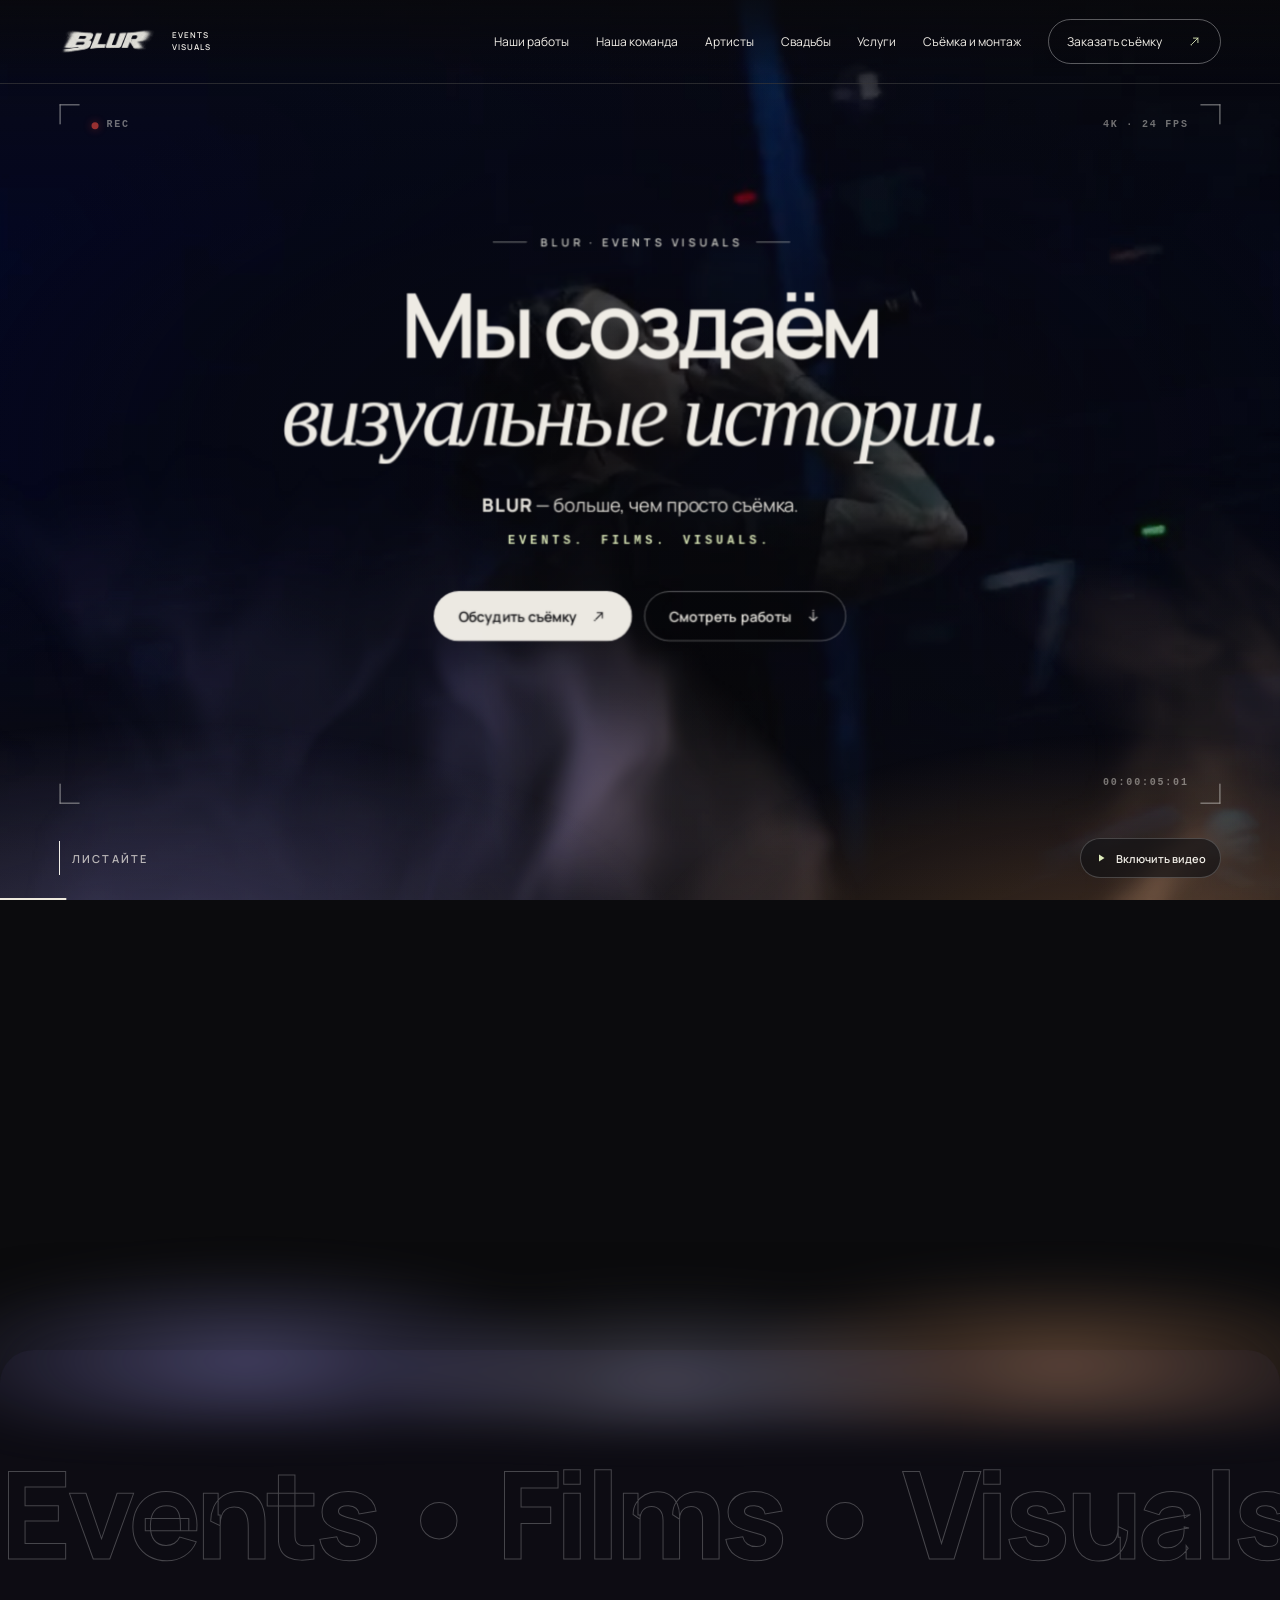
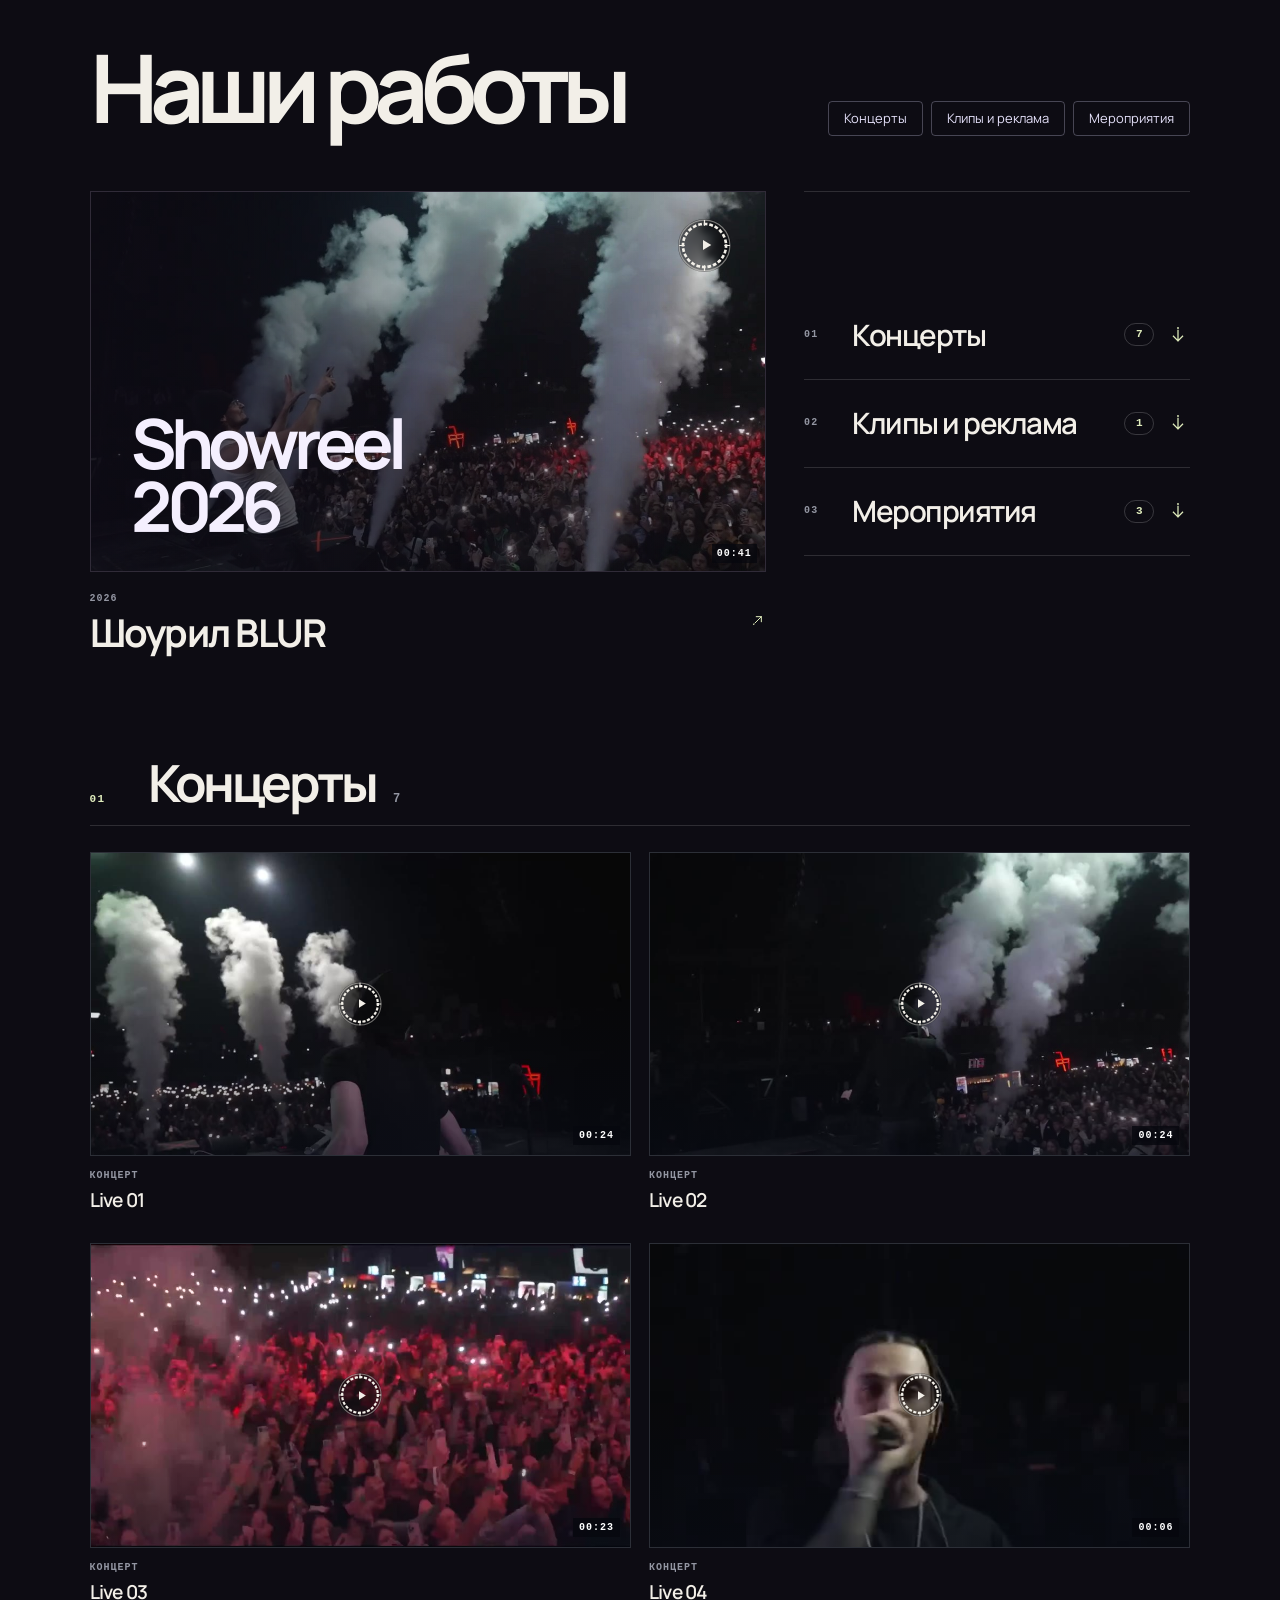
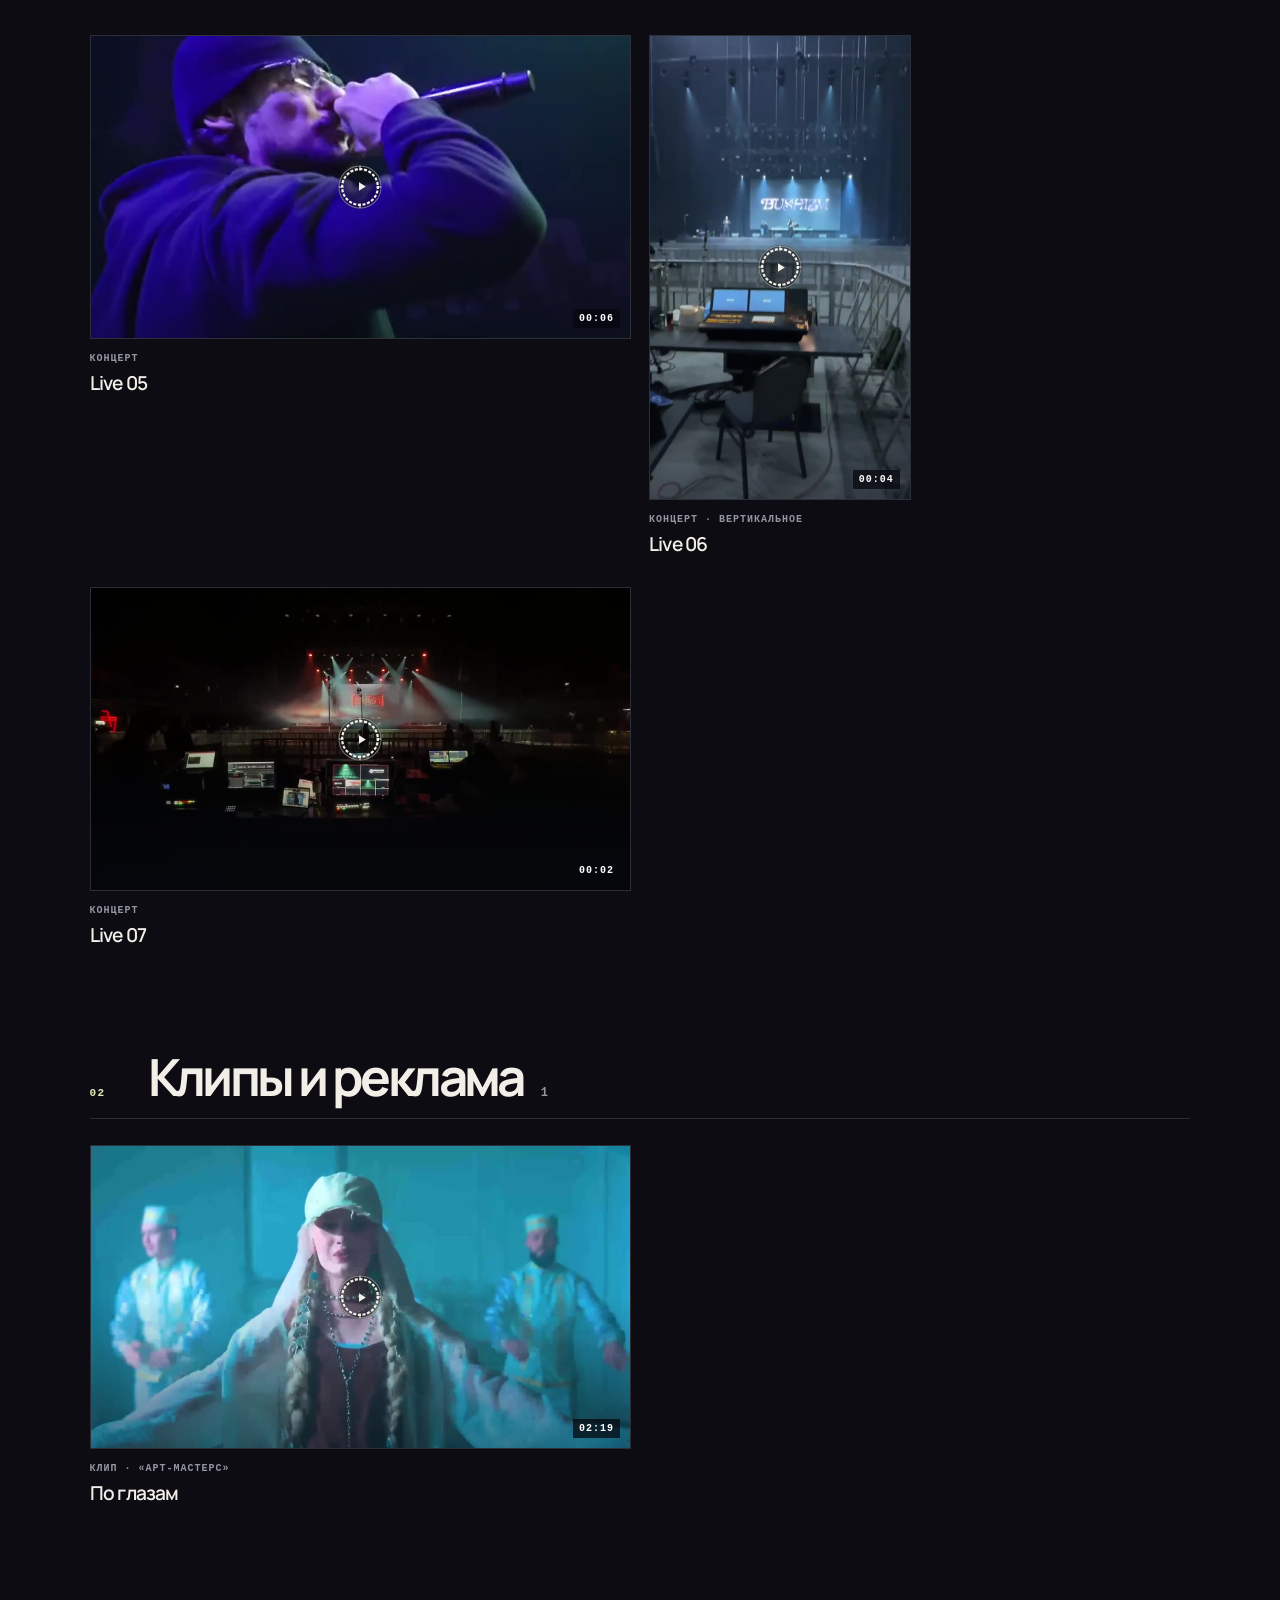
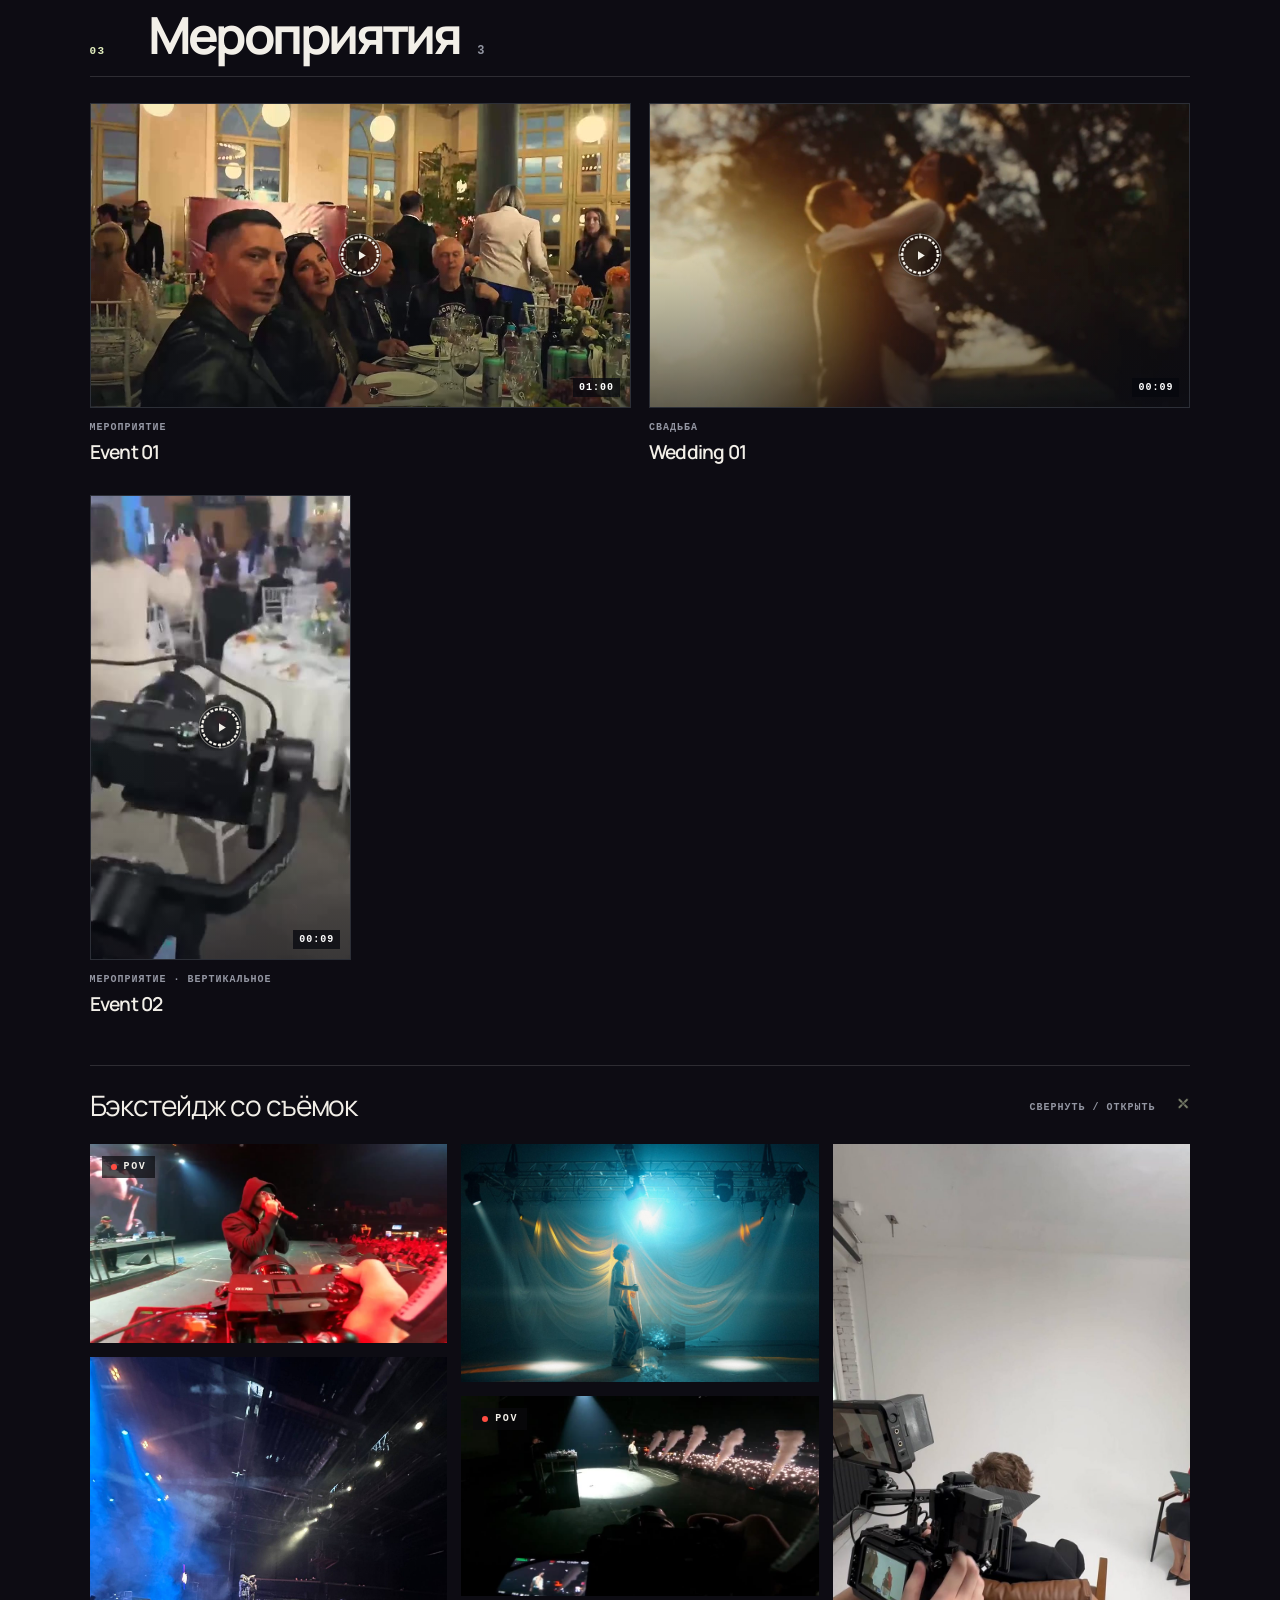
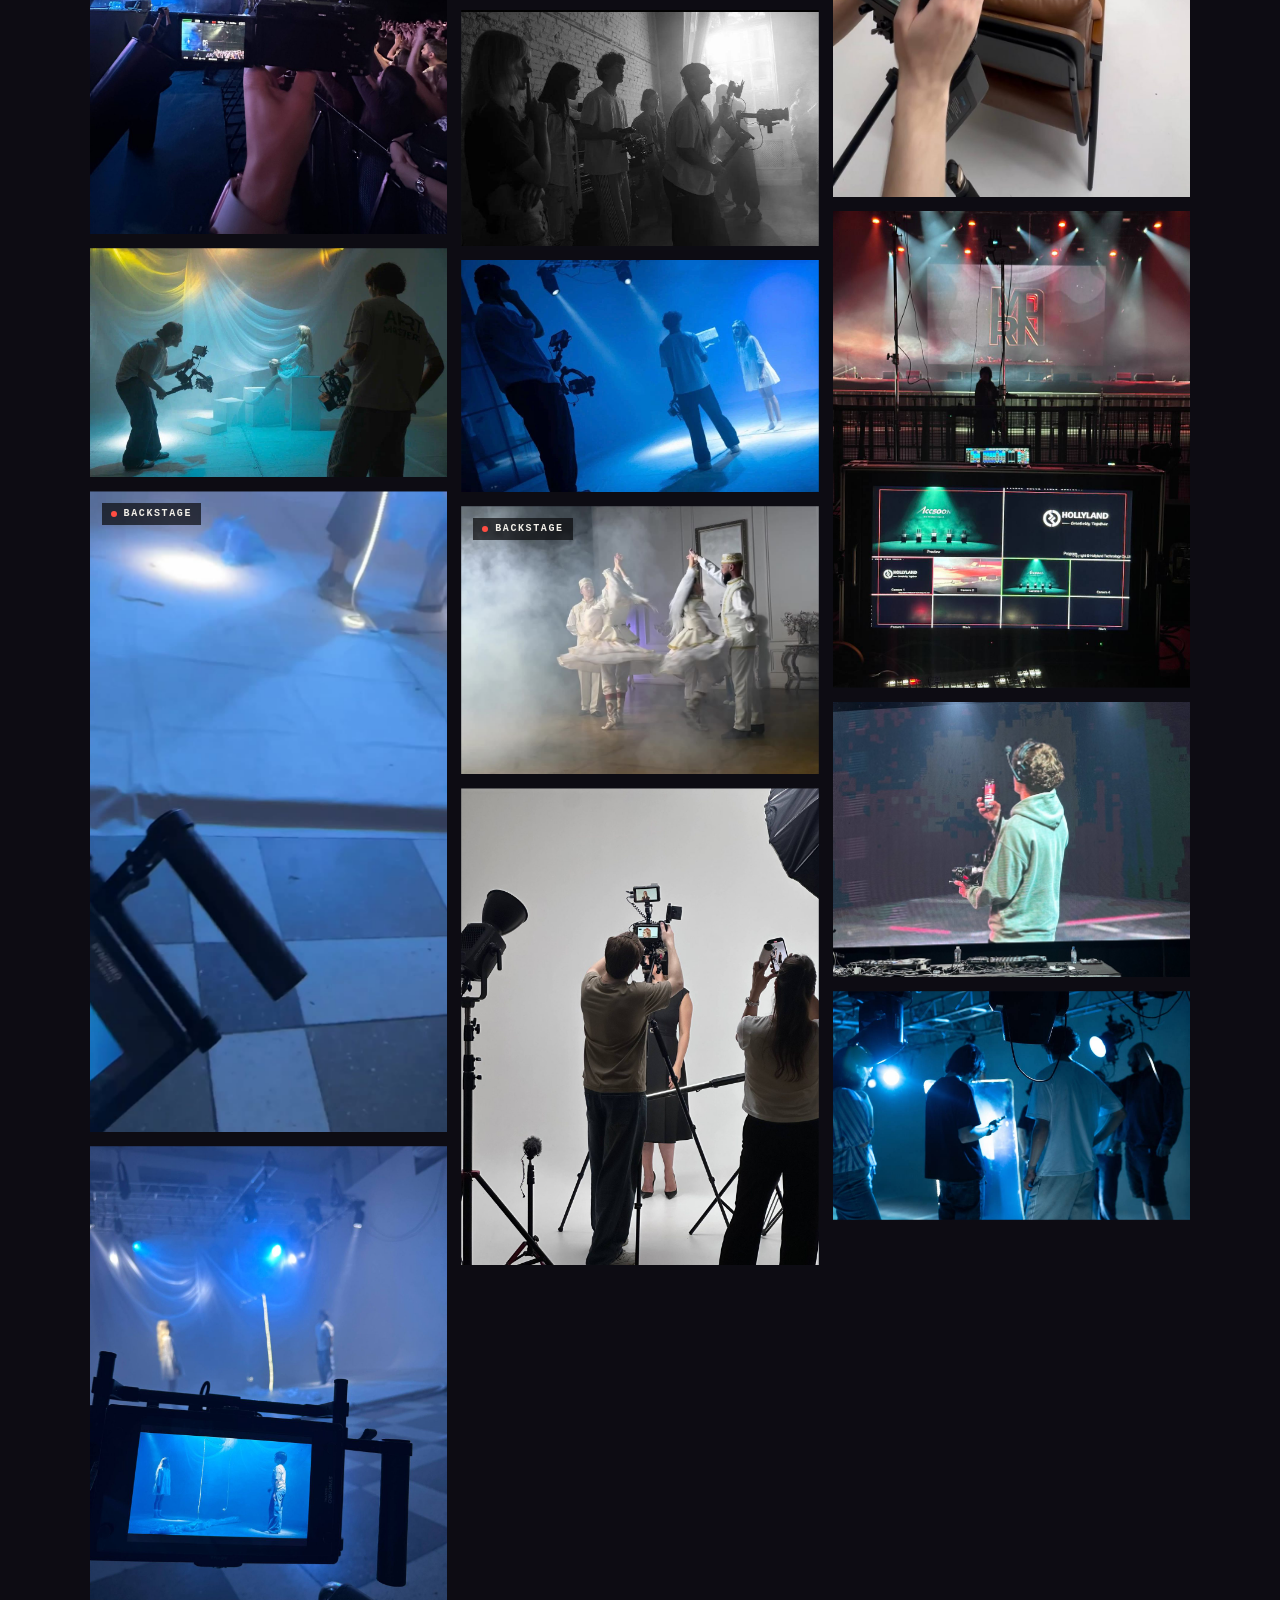
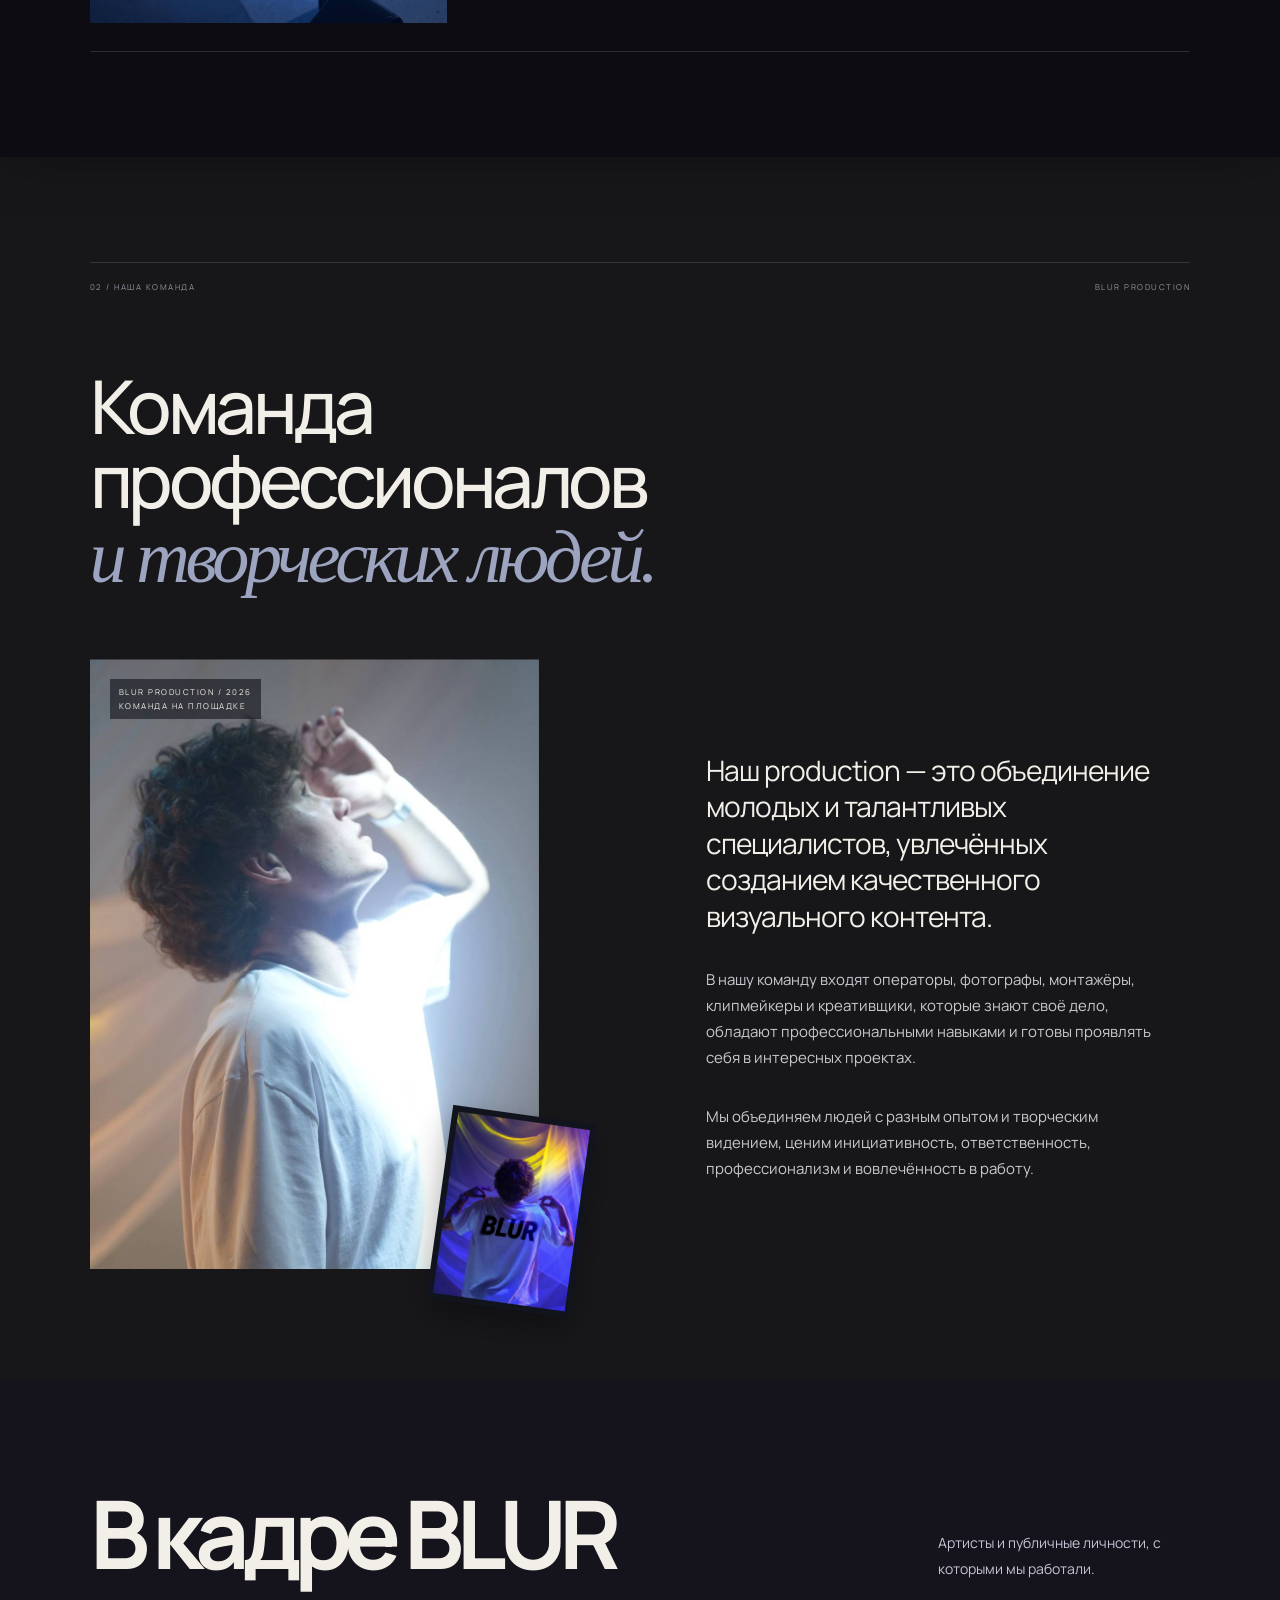
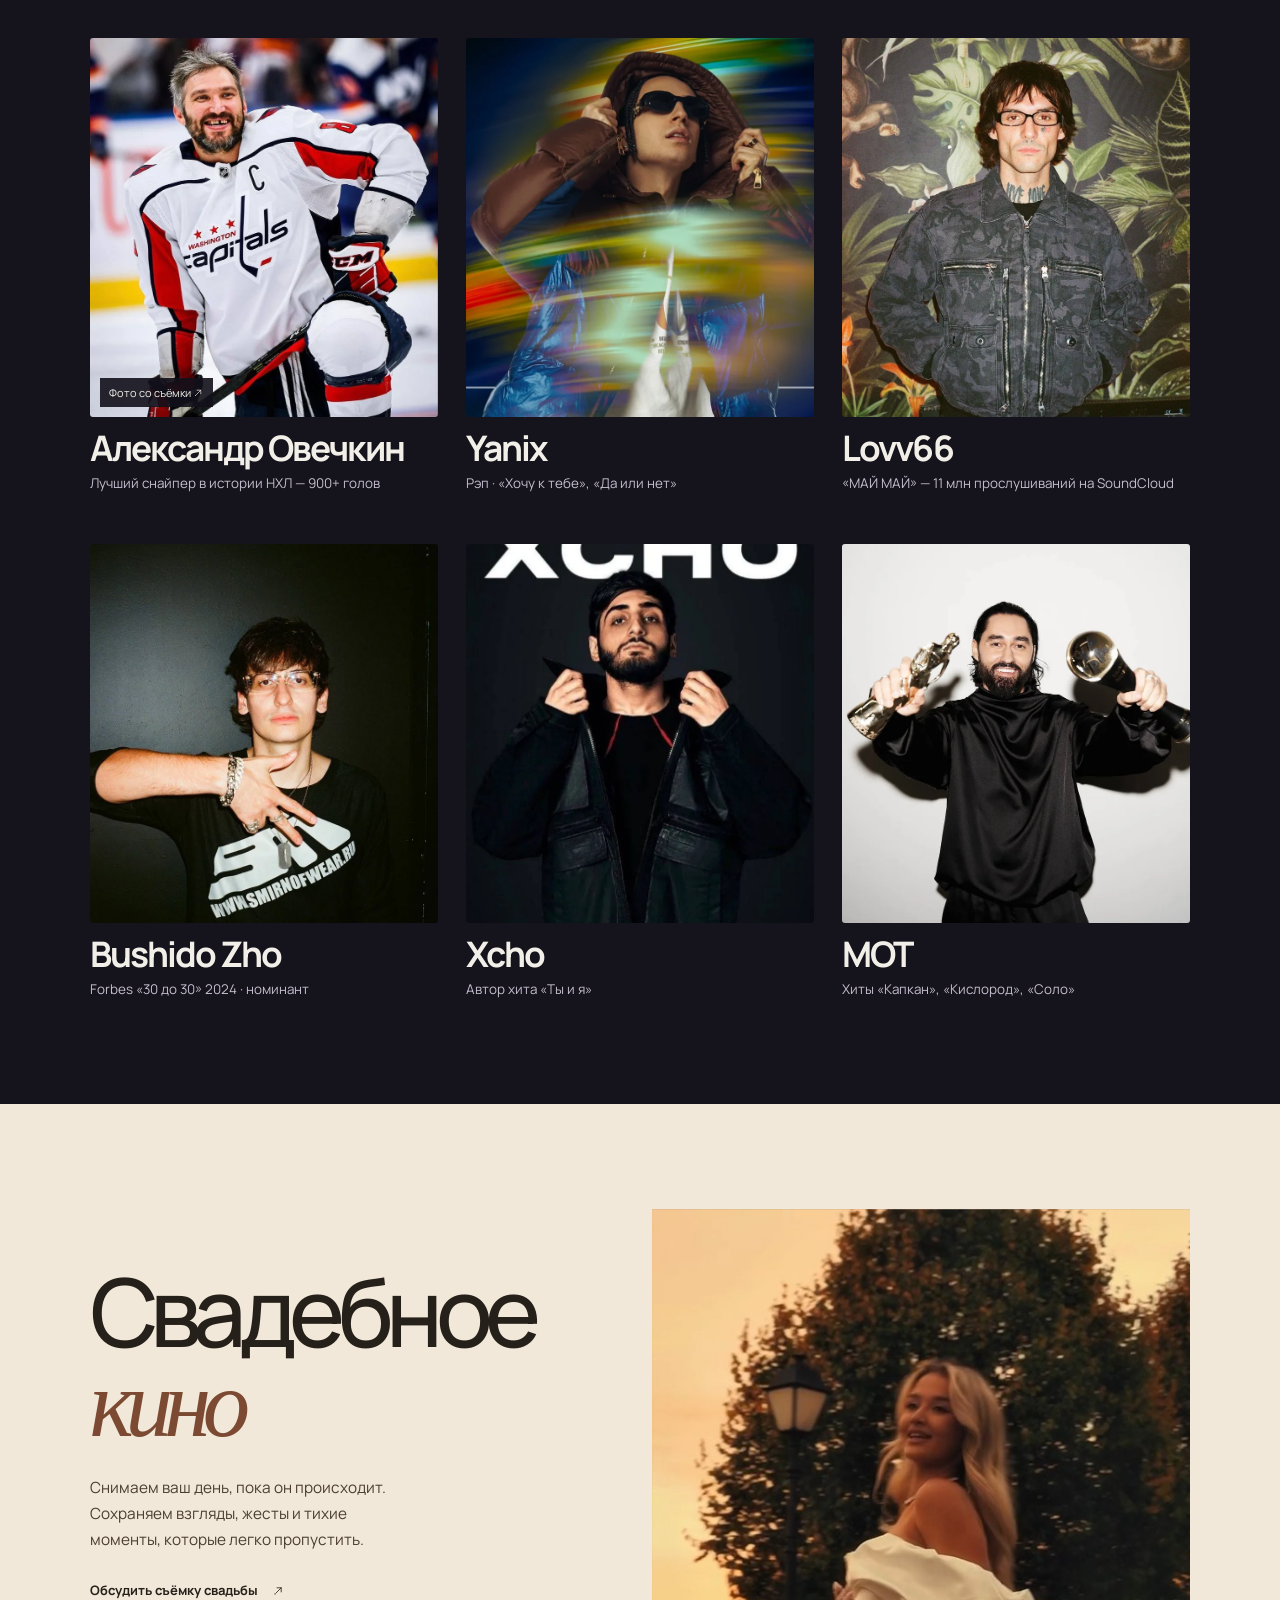
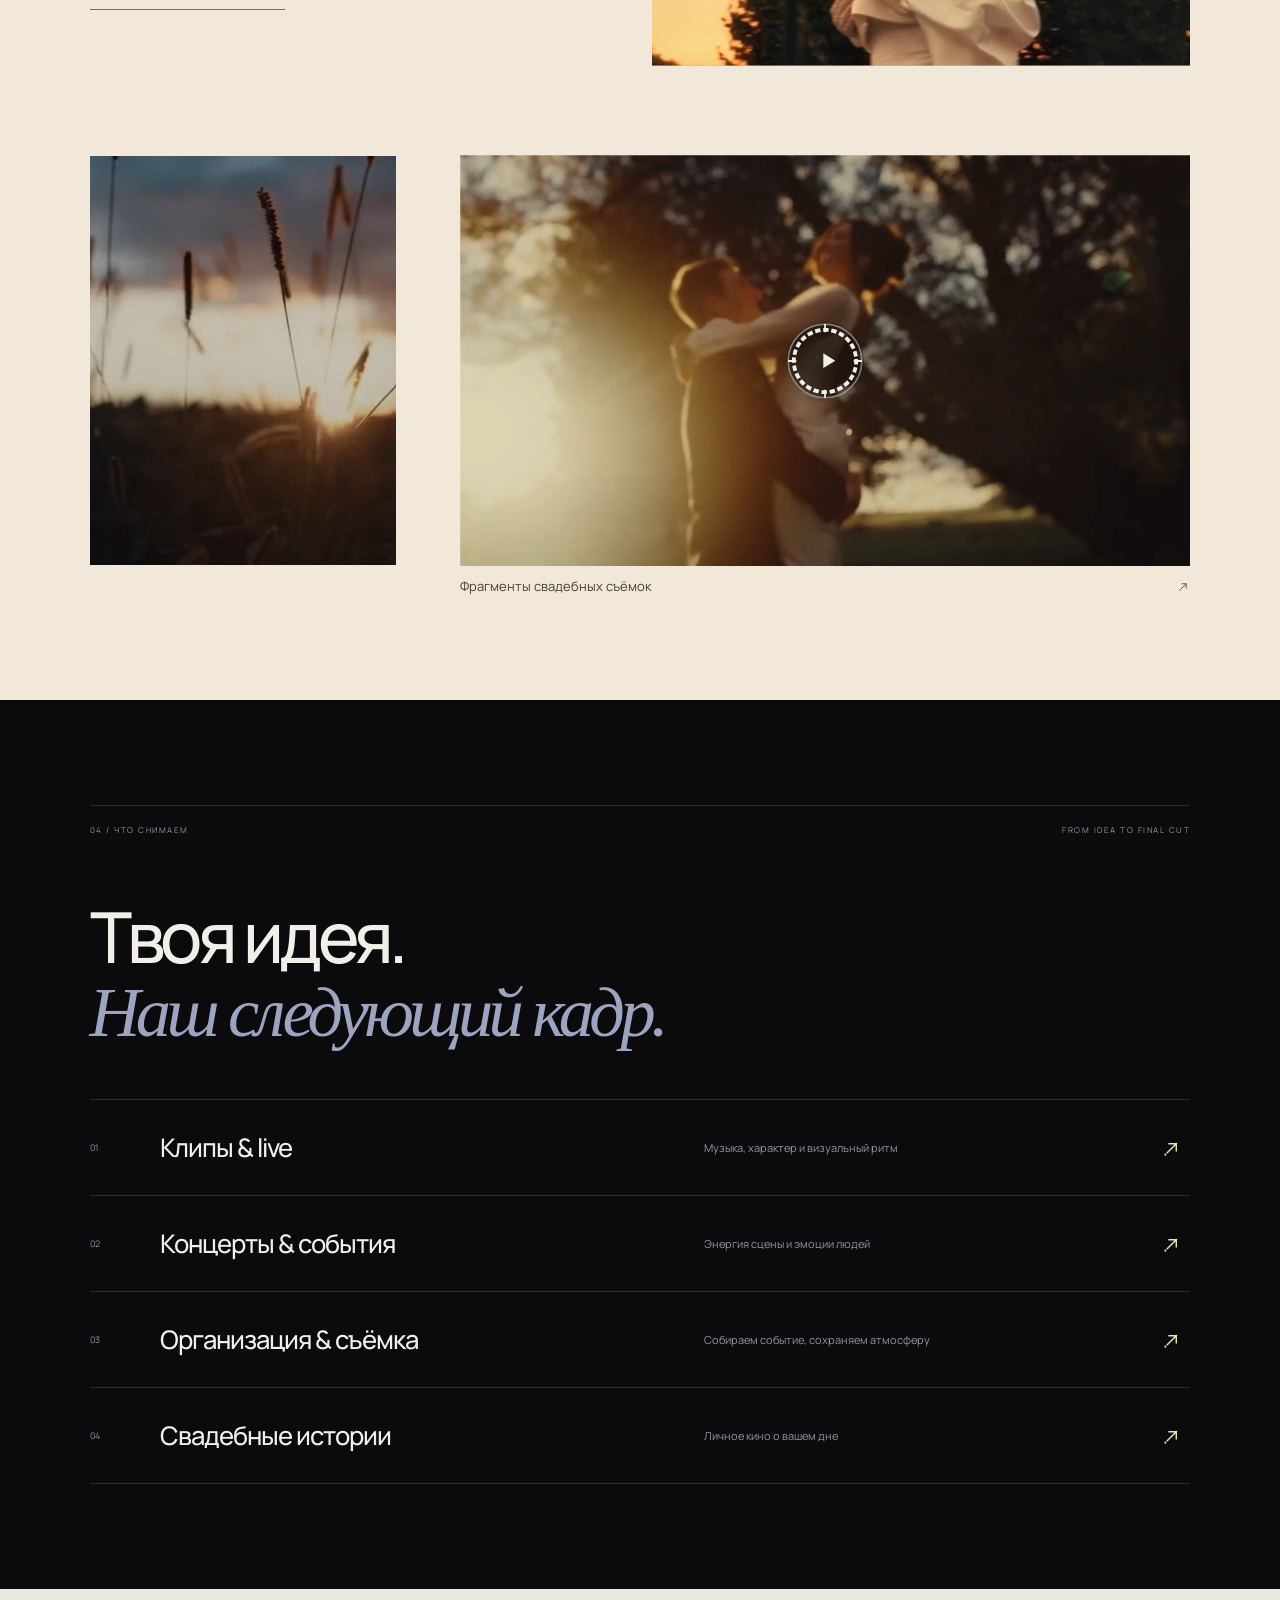
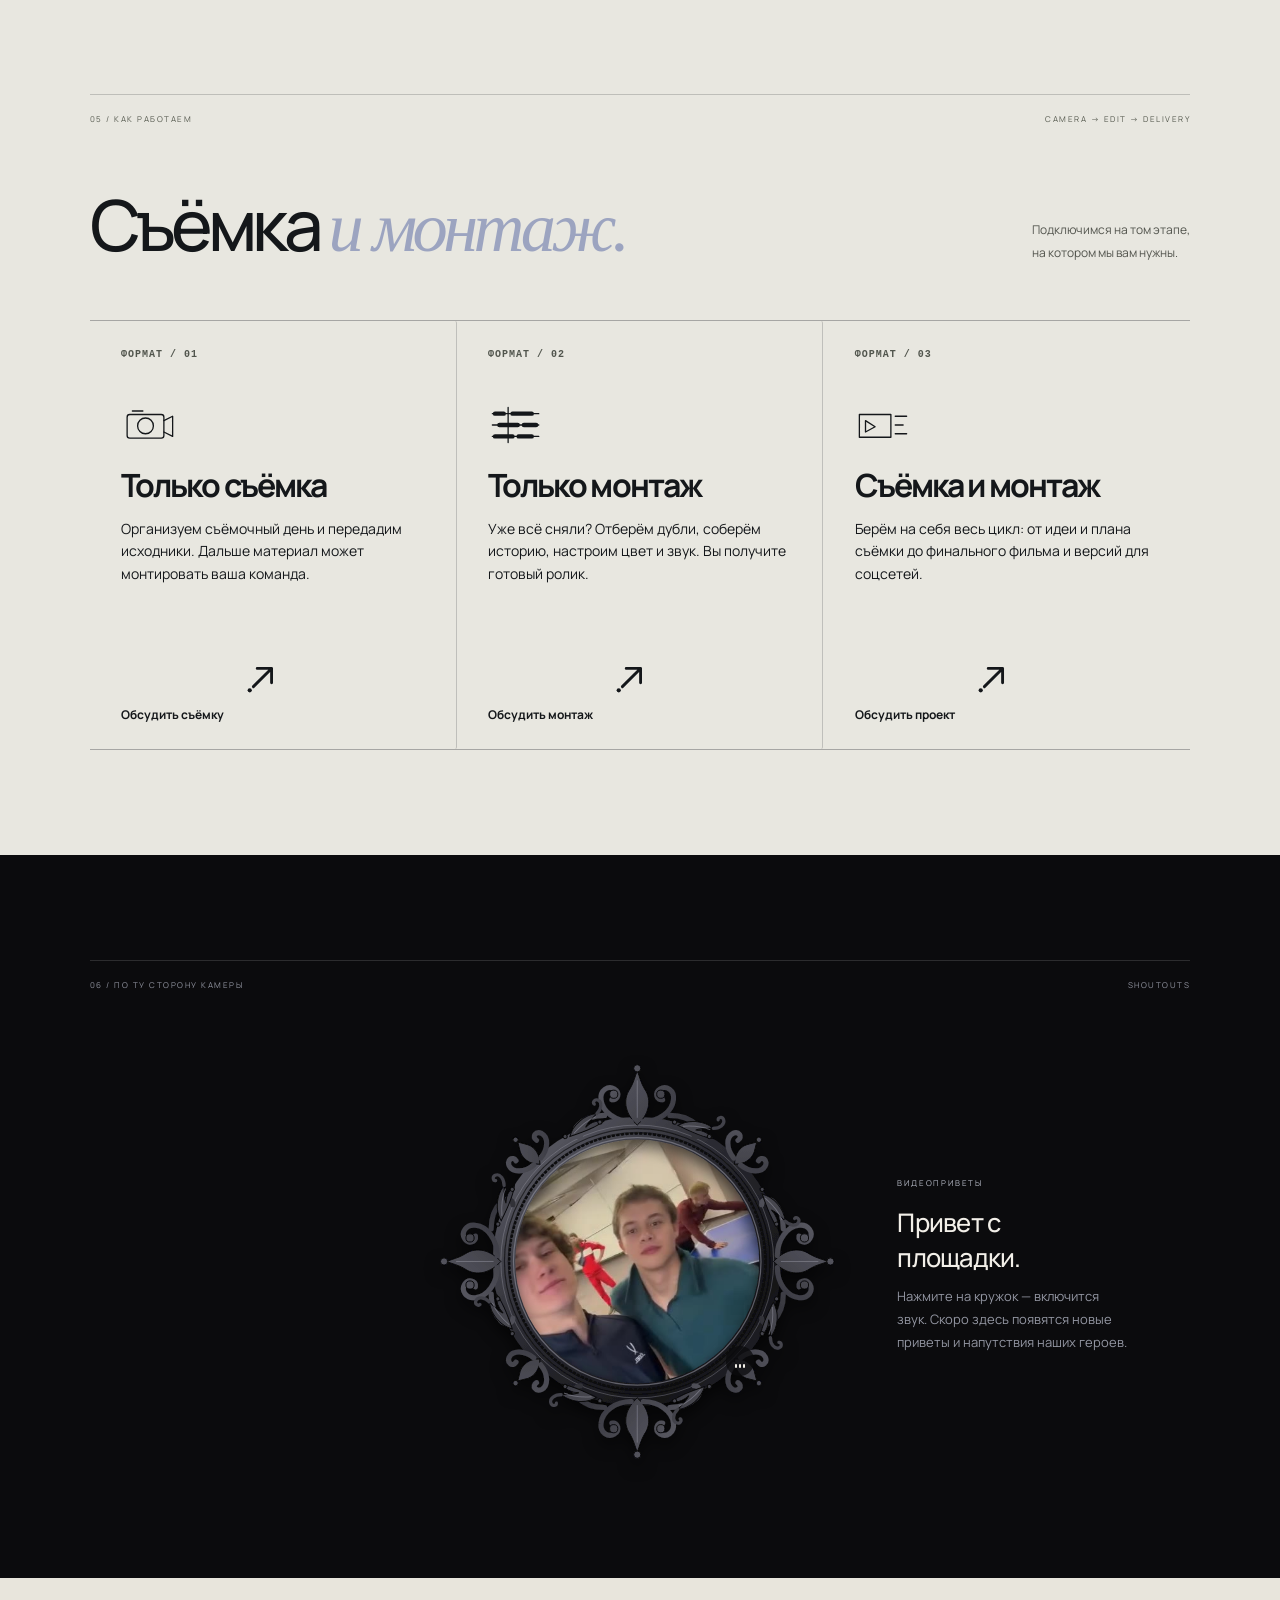
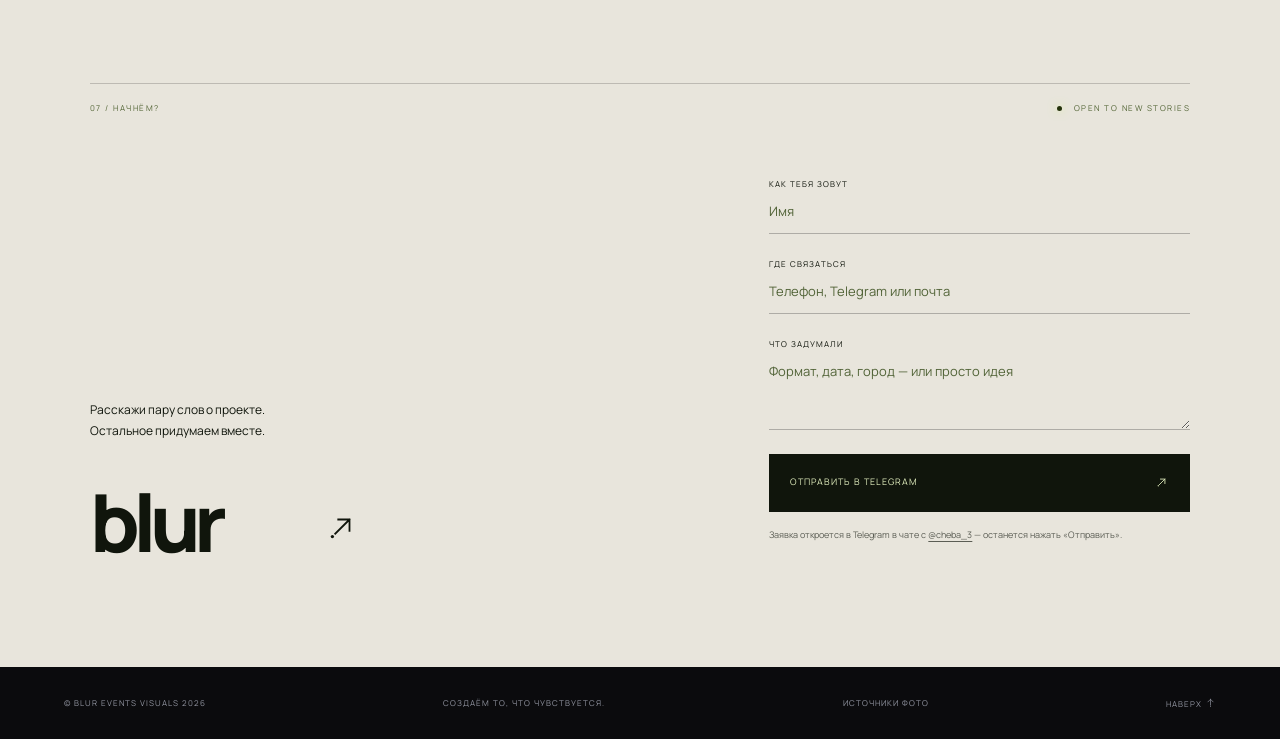
==== commit 9c8a6870: "Заявки с сайта уходят в Telegram @cheba_3 Co-Authored-By: Claude Opus 5.5 <noreply@anthropic.com> Cl" ====
--- a/index.html
+++ b/index.html
@@ -234,7 +234,7 @@
 .voice-frame .f-scroll.thin path{stroke-width:2.6}
 </style>
 </svg><button class="voice-circle" type="button" aria-label="Видеопривет: включить звук" aria-pressed="false"><video src="assets/voices/privet-1.mp4" poster="assets/voices/privet-1.jpg" muted loop playsinline preload="none"></video><svg class="voice-progress" viewBox="0 0 100 100" aria-hidden="true"><circle cx="50" cy="50" r="48"/></svg><span class="voice-sound" aria-hidden="true"><b></b><b></b><b></b></span></button></div><div class="voices-note"><span class="micro">ВИДЕОПРИВЕТЫ</span><h3>Привет с площадки.</h3><p>Нажмите на кружок — включится звук. Скоро здесь появятся новые приветы и напутствия наших героев.</p></div></div></div></section>
-<section class="contact section" id="contact"><div class="section-top"><span>07 / НАЧНЁМ?</span><span><i class="live-dot"></i> OPEN TO NEW STORIES</span></div><div class="contact-grid"><div><h2>Есть идея?<br><em>Обсудим.</em></h2><p>Расскажи пару слов о проекте.<br>Остальное придумаем вместе.</p><a href="#home" class="contact-brand">blur<span><svg class="i i-ne" aria-hidden="true" focusable="false"><use href="#i-ne"/></svg></span></a></div><form id="brief-form"><label>КАК ТЕБЯ ЗОВУТ<input name="name" required autocomplete="name" placeholder="Имя"></label><label>ГДЕ СВЯЗАТЬСЯ<input name="contact" required placeholder="Телефон, Telegram или почта"></label><label>ЧТО ЗАДУМАЛИ<textarea name="message" rows="3" placeholder="Формат, дата, город — или просто идея"></textarea></label><button class="submit-button" type="submit">ПОДГОТОВИТЬ ЗАЯВКУ <span><svg class="i i-ne" aria-hidden="true" focusable="false"><use href="#i-ne"/></svg></span></button><p class="form-note">Контакты студии скоро появятся. Пока можно сохранить текст заявки — она не отправляется автоматически.</p><p id="form-status" role="status"></p></form></div></section>
+<section class="contact section" id="contact"><div class="section-top"><span>07 / НАЧНЁМ?</span><span><i class="live-dot"></i> OPEN TO NEW STORIES</span></div><div class="contact-grid"><div><h2>Есть идея?<br><em>Обсудим.</em></h2><p>Расскажи пару слов о проекте.<br>Остальное придумаем вместе.</p><a href="#home" class="contact-brand">blur<span><svg class="i i-ne" aria-hidden="true" focusable="false"><use href="#i-ne"/></svg></span></a></div><form id="brief-form"><label>КАК ТЕБЯ ЗОВУТ<input name="name" required autocomplete="name" placeholder="Имя"></label><label>ГДЕ СВЯЗАТЬСЯ<input name="contact" required placeholder="Телефон, Telegram или почта"></label><label>ЧТО ЗАДУМАЛИ<textarea name="message" rows="3" placeholder="Формат, дата, город — или просто идея"></textarea></label><button class="submit-button" type="submit">ОТПРАВИТЬ В TELEGRAM <span><svg class="i i-ne" aria-hidden="true" focusable="false"><use href="#i-ne"/></svg></span></button><p class="form-note">Заявка откроется в Telegram в чате с <a href="https://t.me/cheba_3" target="_blank" rel="noopener">@cheba_3</a> — останется нажать «Отправить».</p><p id="form-status" role="status"></p></form></div></section>
 </main><footer><span>© BLUR EVENTS VISUALS 2026</span><span>СОЗДАЁМ ТО, ЧТО ЧУВСТВУЕТСЯ.</span><a href="sources.html">ИСТОЧНИКИ ФОТО</a><a href="#home">НАВЕРХ <svg class="i i-up" aria-hidden="true" focusable="false"><use href="#i-up"/></svg></a></footer>
 <dialog id="screening" aria-labelledby="screening-title"><div class="screening-bar"><small>BLUR / КИНОЗАЛ</small><button type="button" aria-label="Закрыть видео">Закрыть <svg class="i i-close" aria-hidden="true" focusable="false"><use href="#i-close"/></svg></button></div><video controls playsinline preload="none"></video><h3 id="screening-title"></h3></dialog>
 <dialog id="gallery" aria-label="Фотографии с площадки"><button class="gallery-close" aria-label="Закрыть галерею"><svg class="i i-close" aria-hidden="true" focusable="false"><use href="#i-close"/></svg></button><img alt=""><div class="gallery-footer"><button class="gallery-prev" aria-label="Предыдущее фото"><svg class="i i-left" aria-hidden="true" focusable="false"><use href="#i-left"/></svg></button><span id="gallery-count"></span><button class="gallery-next" aria-label="Следующее фото"><svg class="i i-right" aria-hidden="true" focusable="false"><use href="#i-right"/></svg></button></div></dialog>
--- a/site.css
+++ b/site.css
@@ -1408,3 +1408,4 @@
 }
 .live-grid .film-1 { grid-row: auto; }
 .voices-note { min-width: 230px; } .voices-grid { grid-template-columns: .8fr 1.2fr; }
+.form-note a, #form-status a { text-decoration: underline; text-underline-offset: 3px; }
